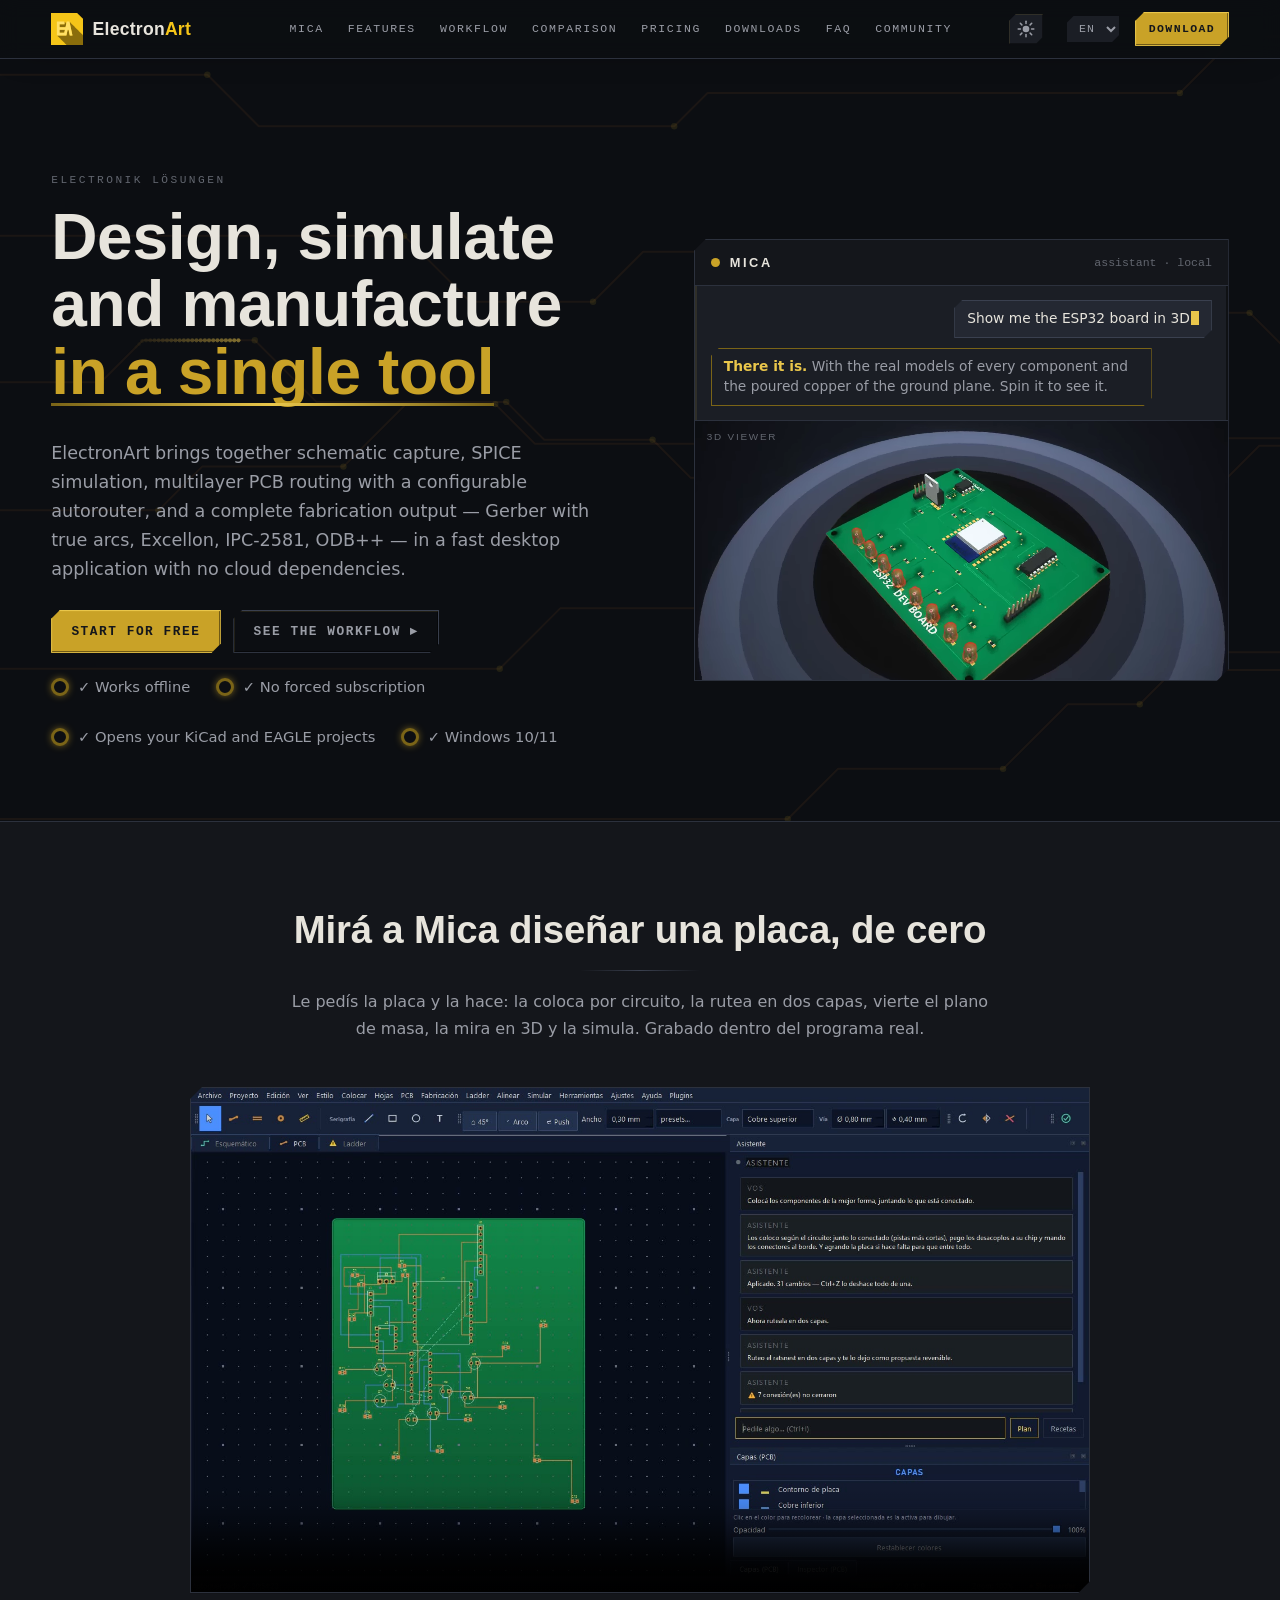
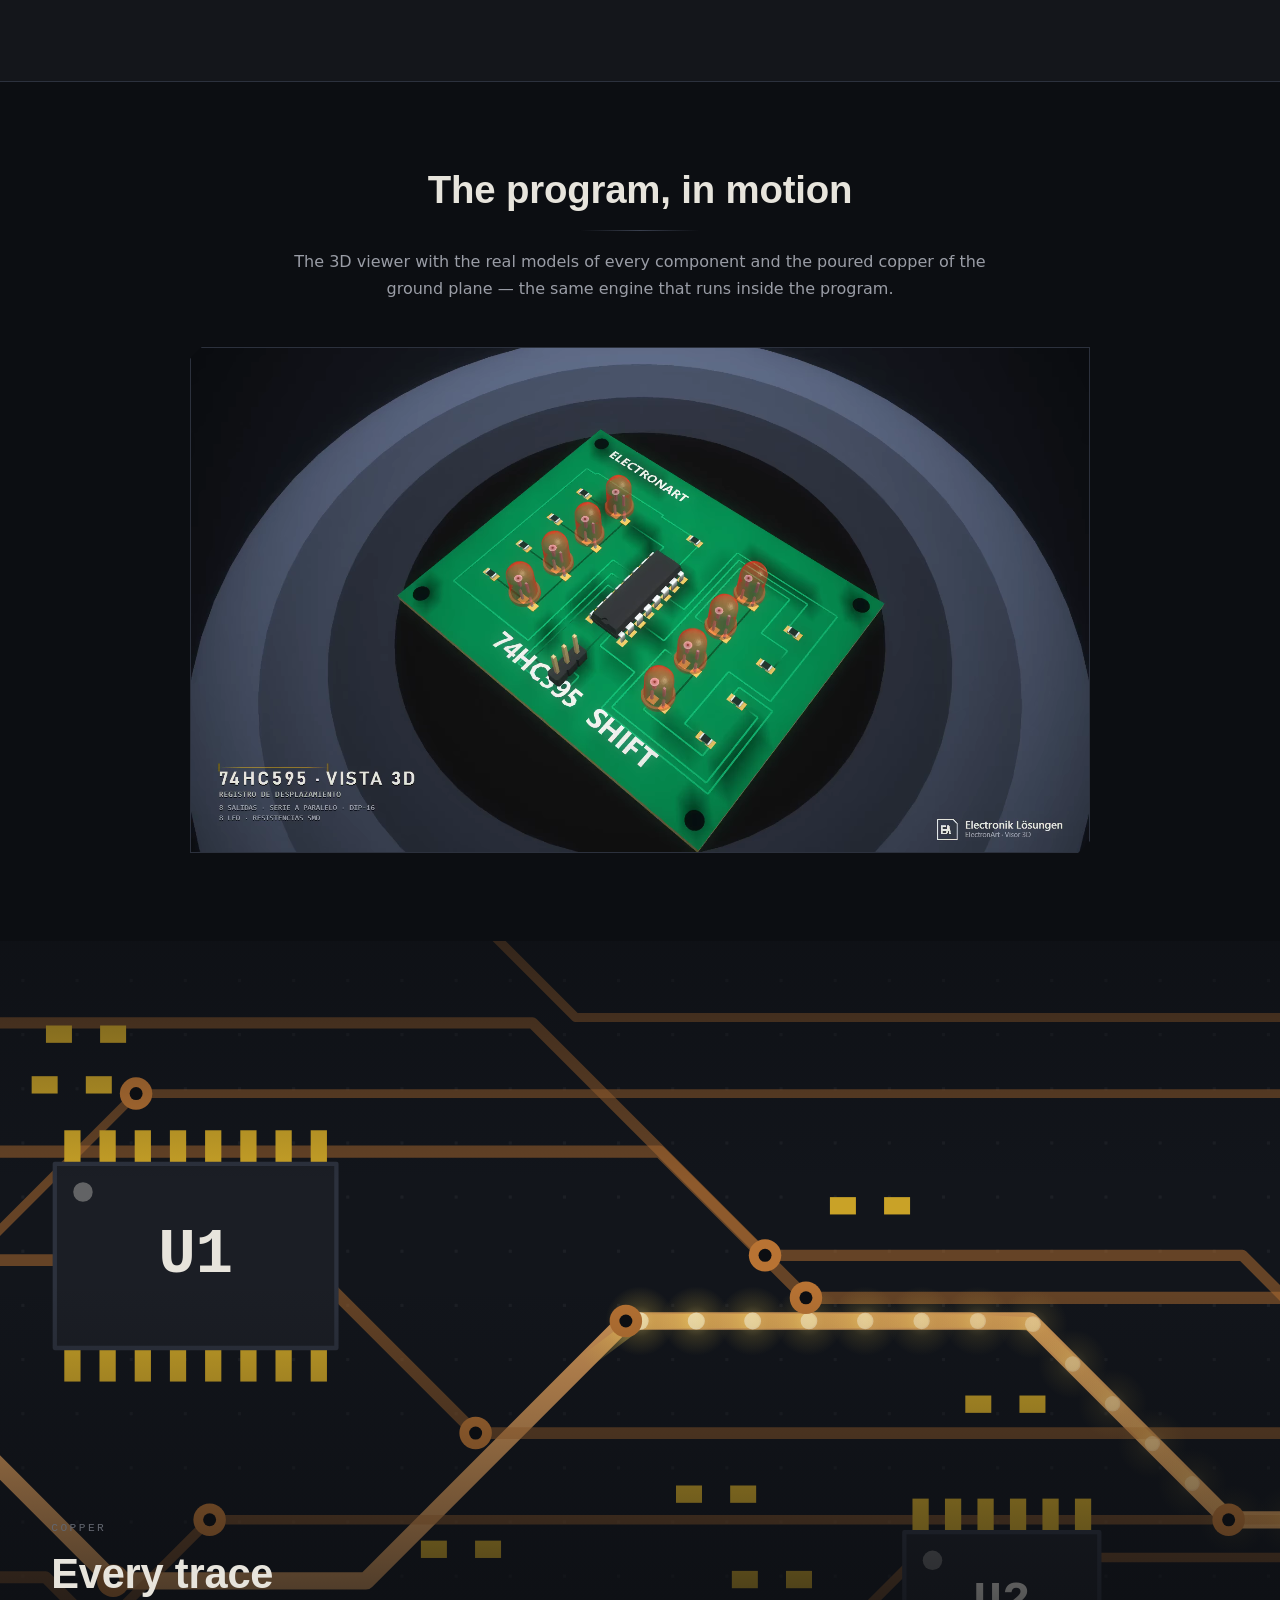
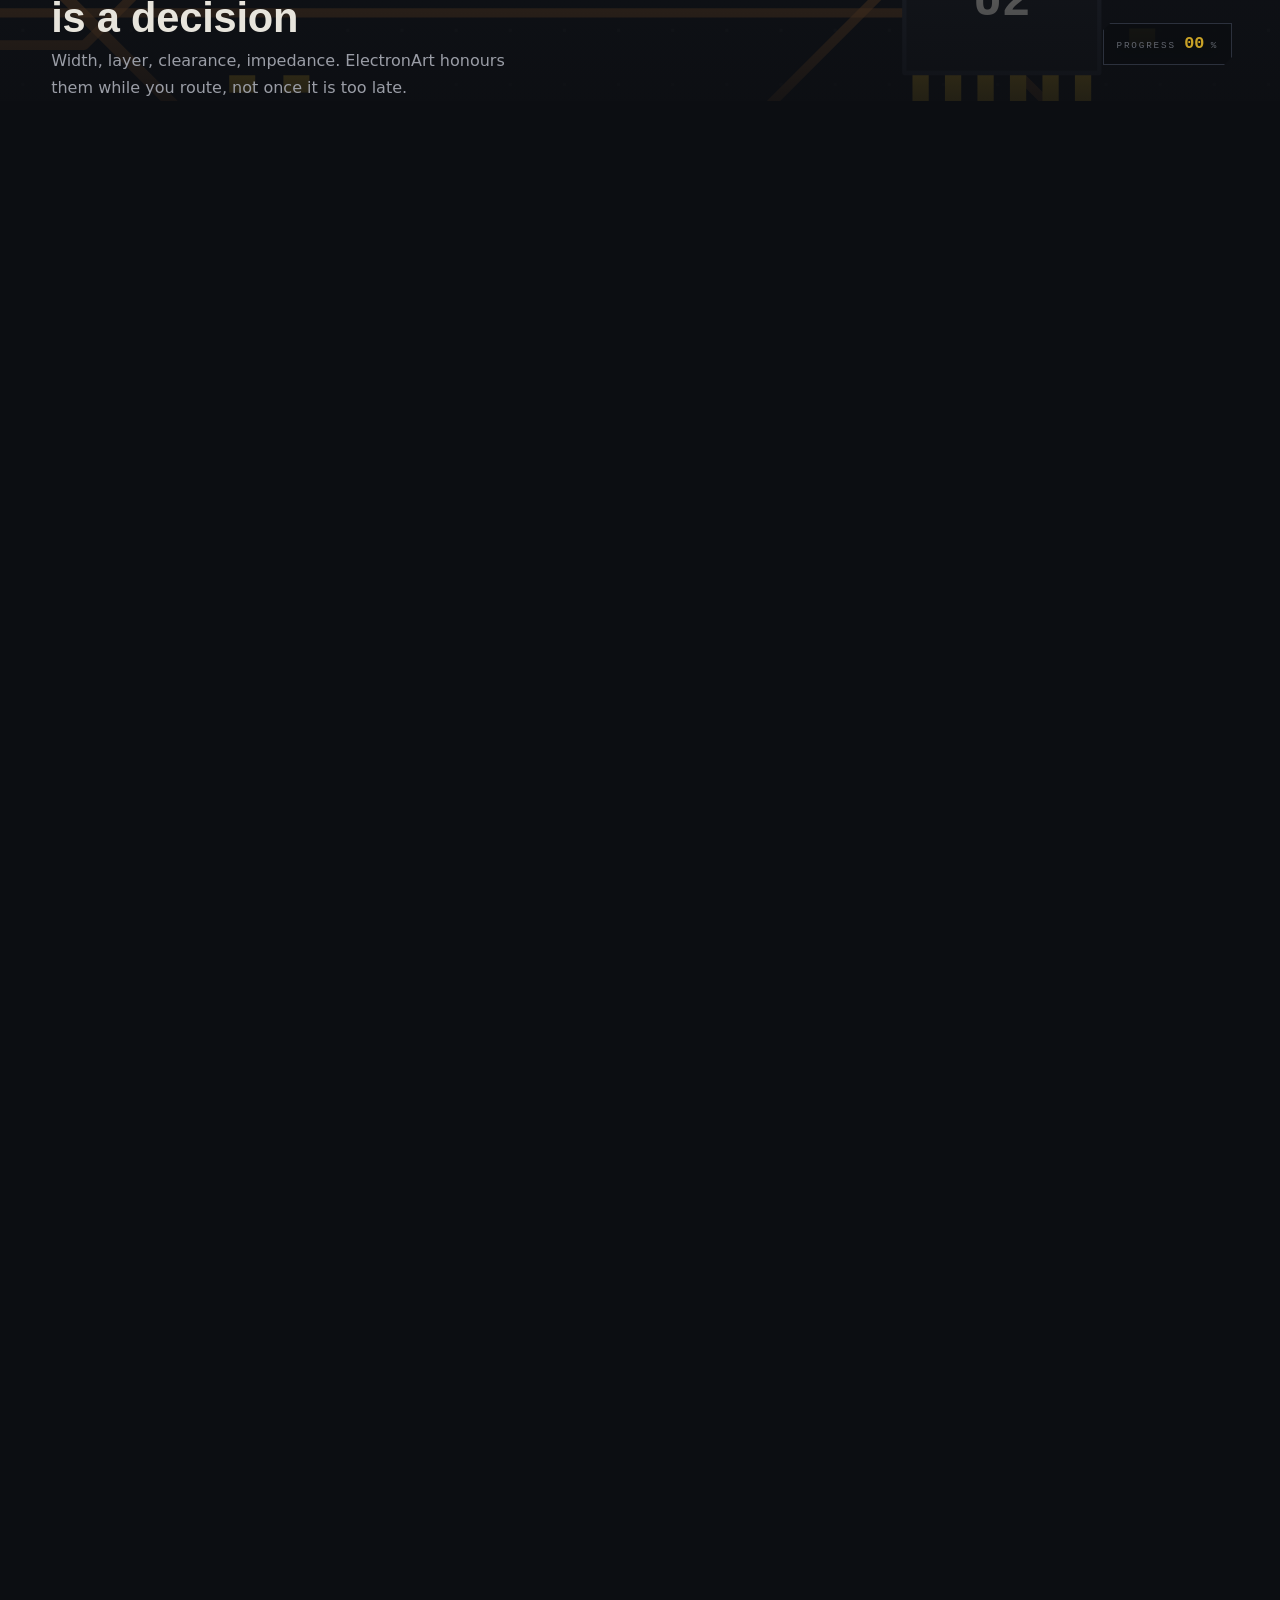
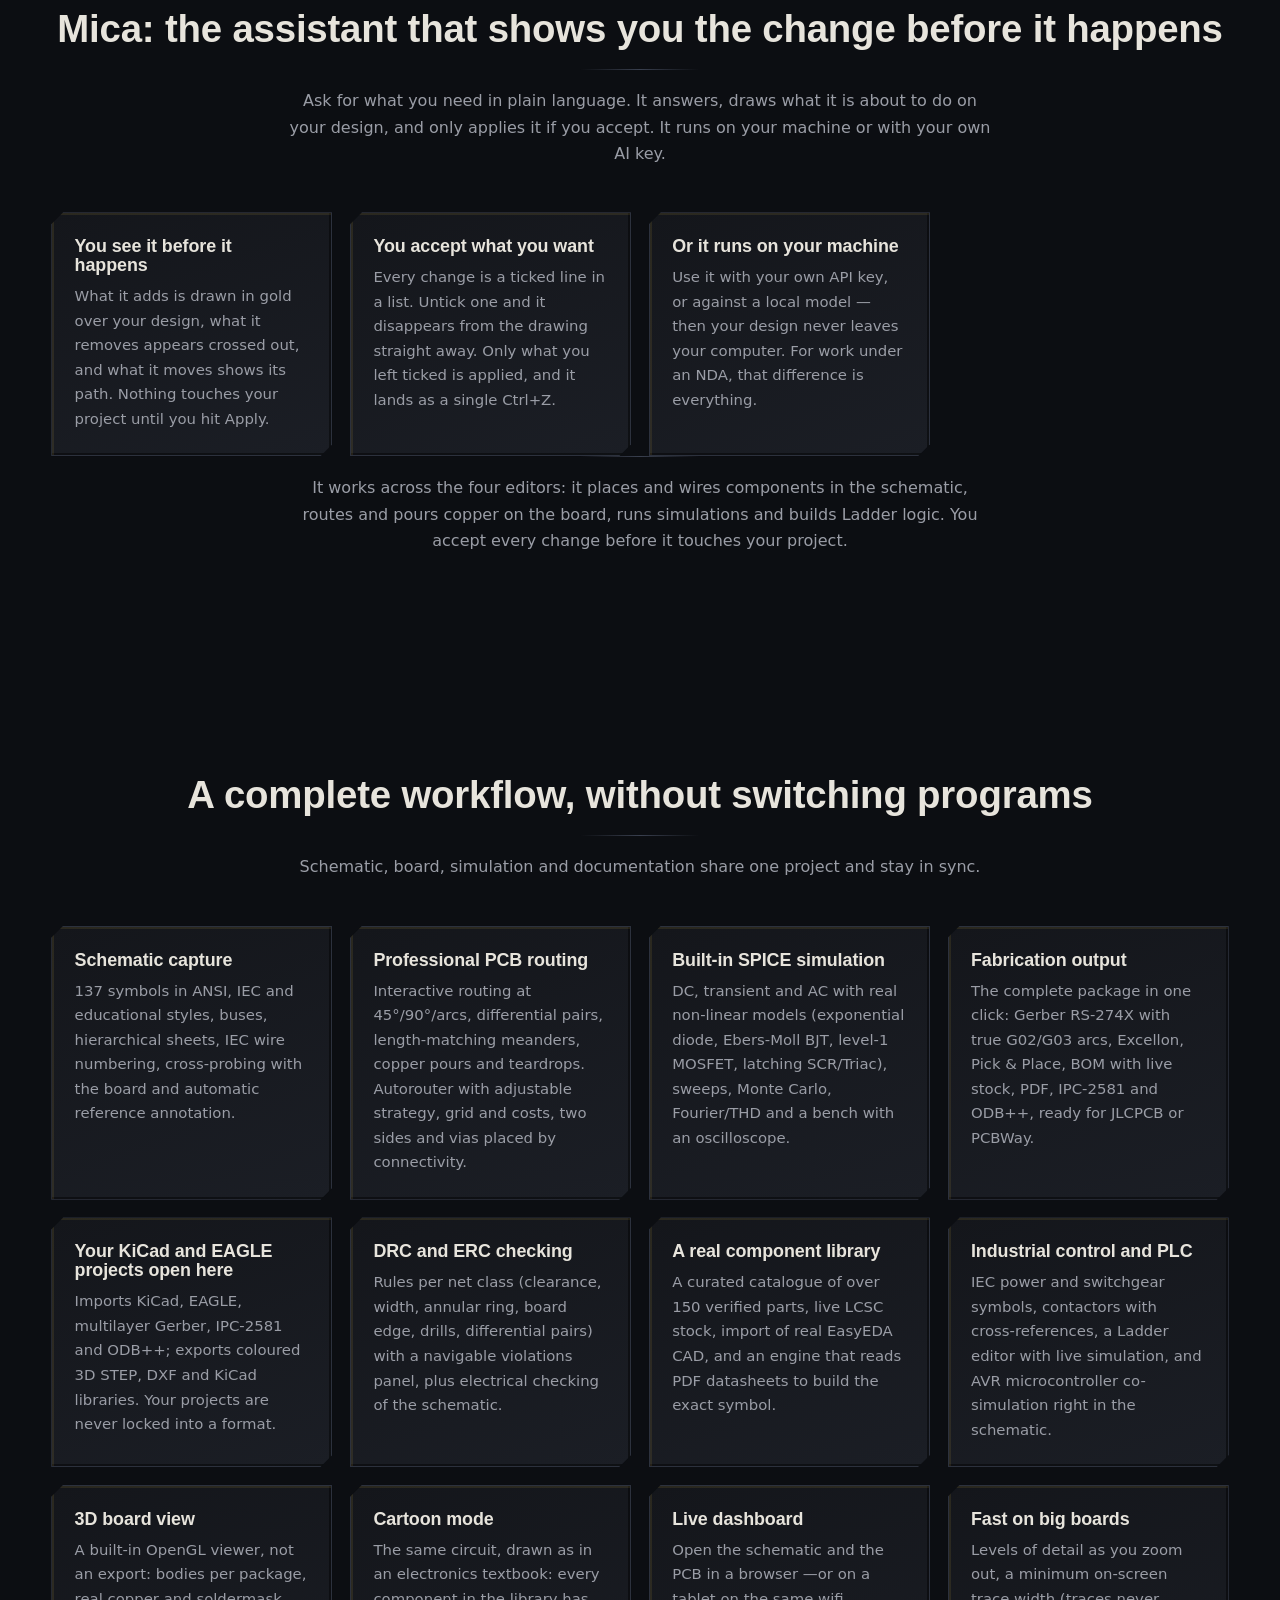
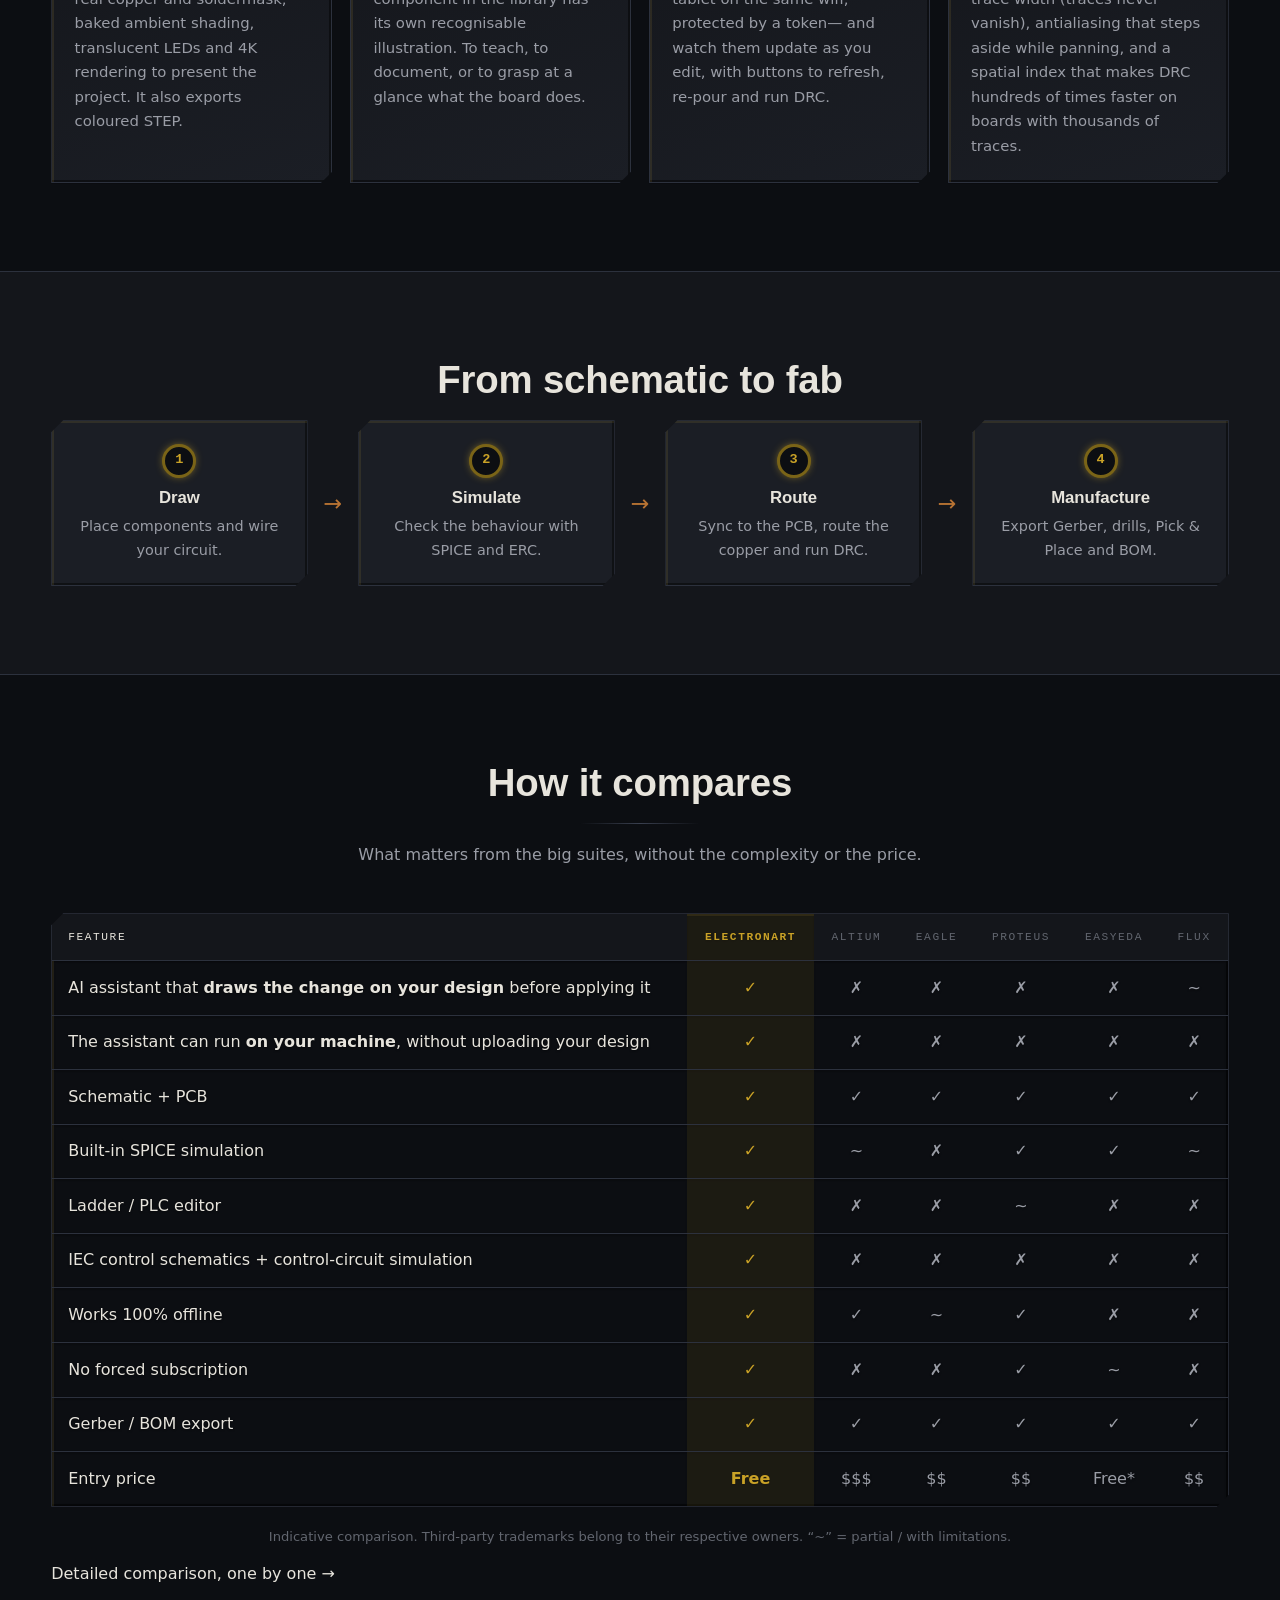
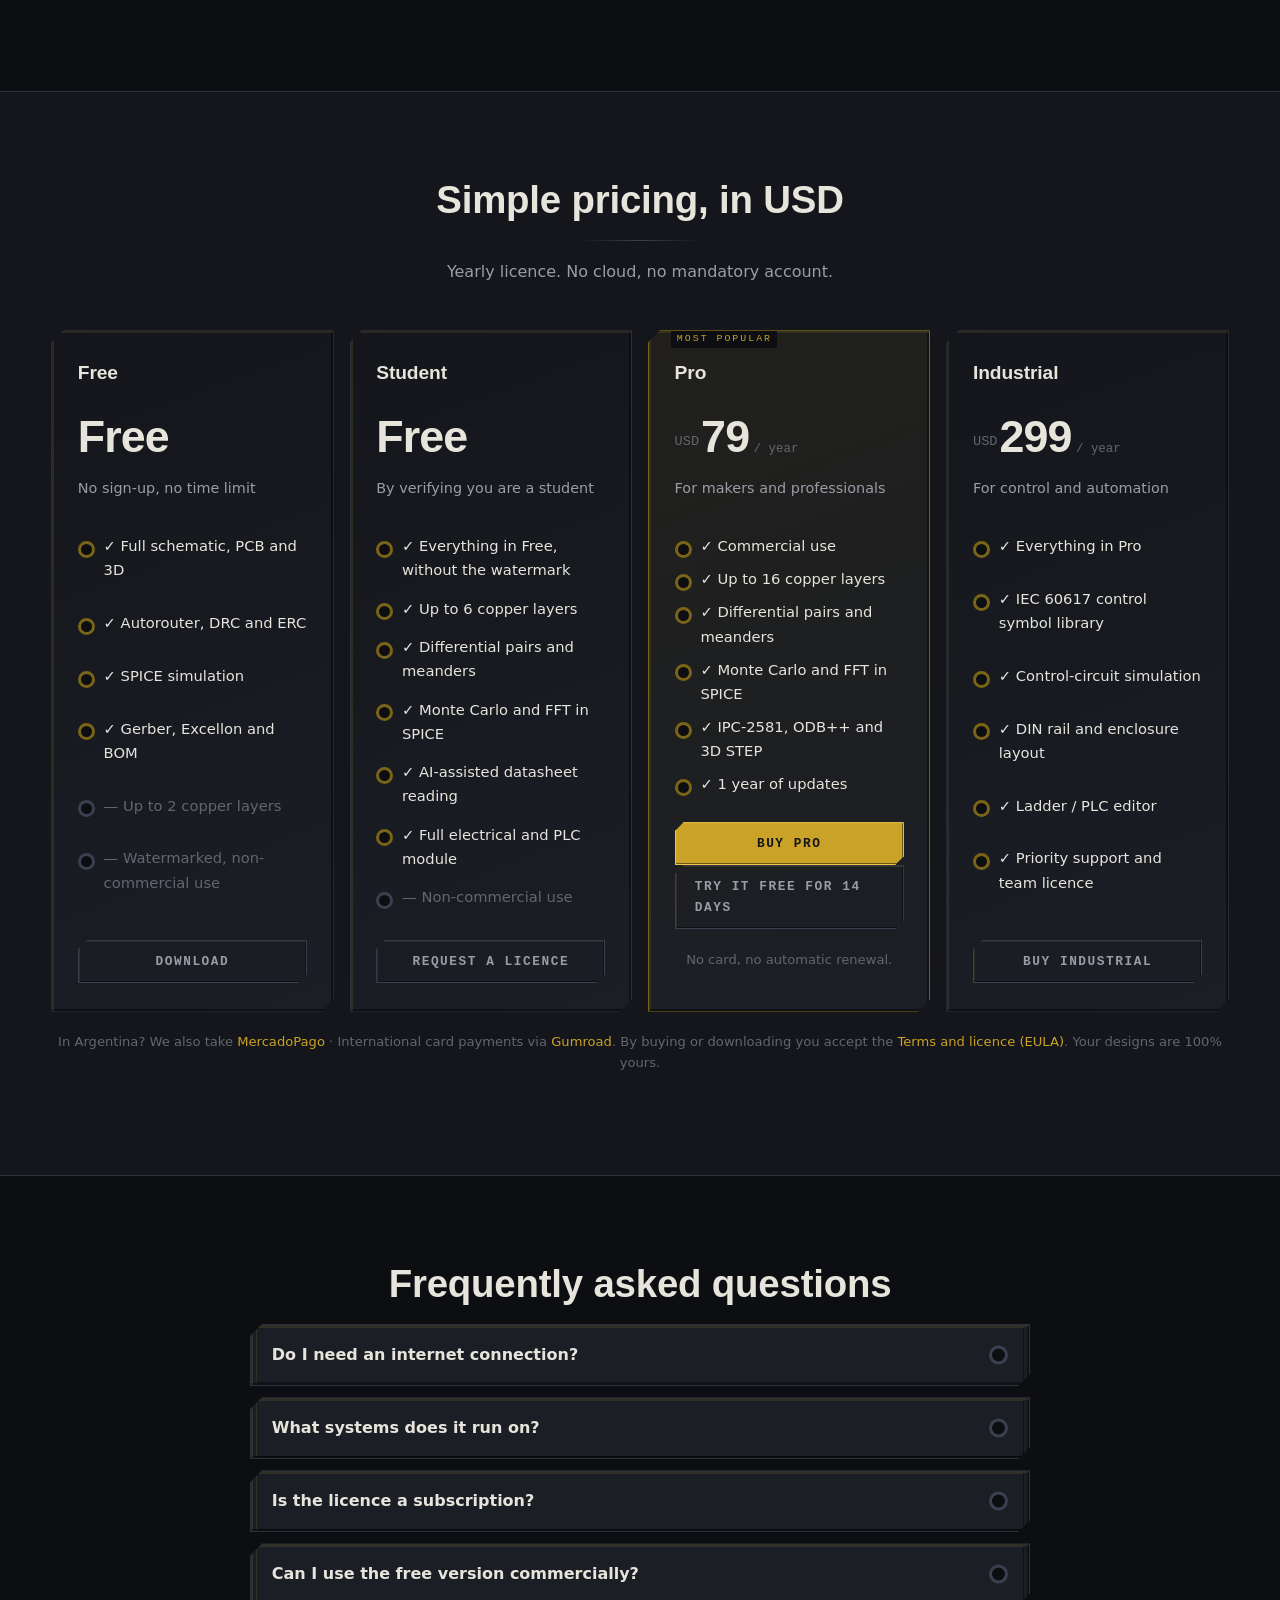
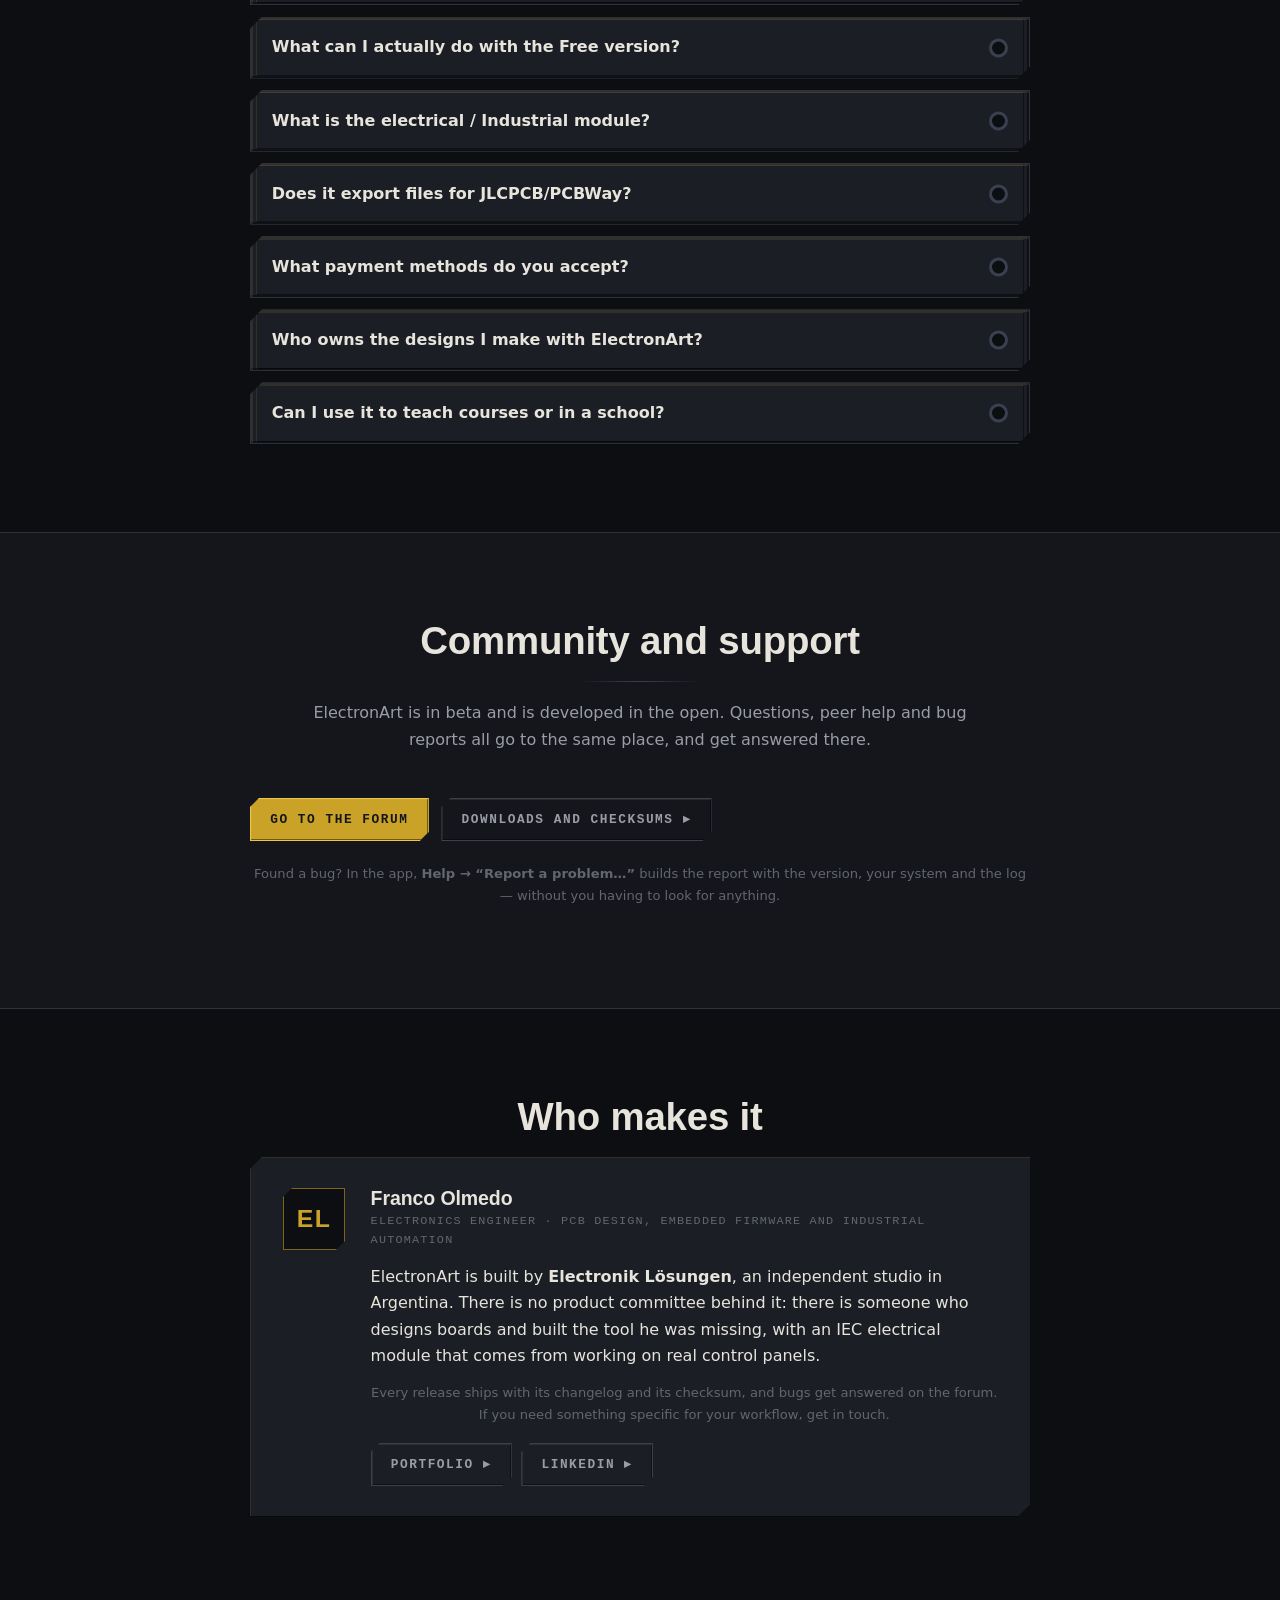
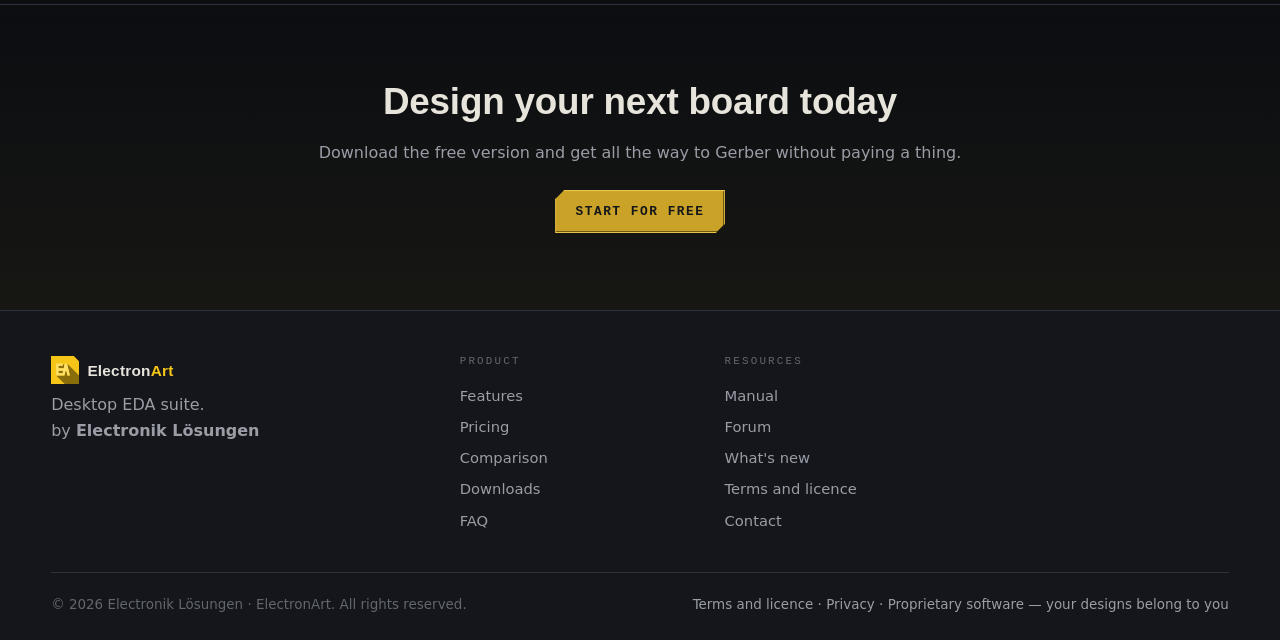
==== index.html @ 1d00ca46 "Modo claro + toggle claro/oscuro (default oscuro), estilo Mascara Agrega tema claro (blanco con amar" ====
<!DOCTYPE html>
<html lang="es">
<head>
  <meta charset="UTF-8" />
  <meta name="viewport" content="width=device-width, initial-scale=1.0" />
  <title>ElectronArt — EDA profesional: Esquemático, PCB, Simulación y PLC</title>
  <meta name="description" content="ElectronArt es una suite EDA de escritorio: diseño de esquemáticos, ruteo de PCB con DRC y Gerber, simulación SPICE, editor Ladder/PLC y exportación de fabricación. Por Electronik Lösungen." />
  <meta name="theme-color" content="#0c0e12" />
  <link rel="icon" type="image/svg+xml" href="assets/favicon.svg" />
  <!-- Lo que se ve cuando alguien comparte el link por WhatsApp, X o LinkedIn.
       Sin `og:image` el link sale como un rectángulo vacío con texto chico, y
       ese es el primer contacto de casi todo el que llega recomendado. -->
  <meta property="og:title" content="ElectronArt — Suite EDA profesional" />
  <meta property="og:description" content="Esquemático · PCB · Simulación SPICE · Ladder/PLC · Fabricación. Sin internet, sin suscripción obligatoria." />
  <meta property="og:type" content="website" />
  <meta property="og:url" content="https://electroniklosungen.com.ar/" />
  <meta property="og:site_name" content="ElectronArt" />
  <meta property="og:locale" content="es_AR" />
  <meta property="og:image" content="https://electroniklosungen.com.ar/assets/og-image.png" />
  <meta property="og:image:width" content="1200" />
  <meta property="og:image:height" content="630" />
  <meta property="og:image:alt" content="ElectronArt 9.0 — esquemático, SPICE, PCB y 3D en un solo programa" />
  <meta name="twitter:card" content="summary_large_image" />
  <meta name="twitter:title" content="ElectronArt — Suite EDA profesional" />
  <meta name="twitter:description" content="Esquemático · PCB · SPICE · Ladder/PLC. Funciona sin internet." />
  <meta name="twitter:image" content="https://electroniklosungen.com.ar/assets/og-image.png" />
  <link rel="canonical" href="https://electroniklosungen.com.ar/" />
  <link rel="stylesheet" href="styles.css" />

  <!-- Datos estructurados: sin esto Google ve una página cualquiera. Con esto
       sabe que es un software de escritorio, para qué sirve y cuánto sale, y
       puede mostrar el precio en el resultado de búsqueda. Los números salen
       de `backend/seed.py`; si cambia un precio, cambia acá. -->
  <script type="application/ld+json">
  {
    "@context": "https://schema.org",
    "@type": "SoftwareApplication",
    "name": "ElectronArt",
    "applicationCategory": "DesignApplication",
    "applicationSubCategory": "EDA / PCB design",
    "operatingSystem": "Windows 10, Windows 11",
    "softwareVersion": "9.1",
    "inLanguage": ["es", "en", "pt"],
    "url": "https://electroniklosungen.com.ar/",
    "downloadUrl": "https://electroniklosungen.com.ar/descargas.html",
    "image": "https://electroniklosungen.com.ar/assets/og-image.png",
    "description": "Suite EDA de escritorio: captura de esquemáticos, simulación SPICE, ruteo de PCB multicapa con DRC y Gerber, visor 3D y editor Ladder/PLC. Funciona sin conexión.",
    "featureList": [
      "Captura de esquemáticos ANSI e IEC",
      "Simulación SPICE con Monte Carlo y FFT",
      "PCB de hasta 16 capas con impedancia controlada",
      "Gerber, Excellon, IPC-2581, ODB++ y STEP 3D",
      "Módulo eléctrico IEC 60617 y editor Ladder/PLC",
      "Asistente de IA que previsualiza los cambios sobre la placa"
    ],
    "publisher": {
      "@type": "Organization",
      "name": "Electronik Lösungen",
      "url": "https://electroniklosungen.com.ar/"
    },
    "offers": [
      {"@type": "Offer", "name": "Gratuita", "price": "0",
       "priceCurrency": "USD", "category": "free"},
      {"@type": "Offer", "name": "Student", "price": "0",
       "priceCurrency": "USD", "category": "free"},
      {"@type": "Offer", "name": "Pro", "price": "79",
       "priceCurrency": "USD",
       "url": "https://francomatic.gumroad.com/l/electronart-pro"},
      {"@type": "Offer", "name": "Industrial", "price": "299",
       "priceCurrency": "USD",
       "url": "https://francomatic.gumroad.com/l/electronart-industrial"}
    ]
  }
  </script>
  <!-- FAQ estructurada (generada por scripts/gen_faq_schema.py) -->
  <script type="application/ld+json">
  {
    "@context": "https://schema.org",
    "@type": "FAQPage",
    "mainEntity": [
      {
        "@type": "Question",
        "name": "¿Necesito conexión a internet?",
        "acceptedAnswer": {
          "@type": "Answer",
          "text": "No. Todo lo que hace al diseño —esquemático, simulación, ruteo, DRC, vista 3D y salida de fabricación— corre entero en tu máquina, sin cuenta ni nube. La lectura de datasheets en PDF también es local: reconstruye la tabla de pines por la geometría del documento. Internet hace falta sólo si usás lo que es online por naturaleza: stock LCSC en vivo, importar el CAD de EasyEDA o conectar tu propia clave de IA como último recurso para un datasheet difícil."
        }
      },
      {
        "@type": "Question",
        "name": "¿En qué sistemas corre?",
        "acceptedAnswer": {
          "@type": "Answer",
          "text": "El programa corre en Windows, Linux y macOS: está hecho con Python y PySide6 (Qt6), y no depende de nada propio de un sistema. Hoy publicamos el instalador de Windows 10 y 11; en Linux y macOS se ejecuta desde el código, y el paquete compilado para esos dos está en camino."
        }
      },
      {
        "@type": "Question",
        "name": "¿La licencia es por suscripción?",
        "acceptedAnswer": {
          "@type": "Answer",
          "text": "Pro e Industrial son anuales: se renuevan cada 12 meses y podés cancelarlas cuando quieras. Lo que no es por suscripción es el programa: funciona sin conexión y tus archivos son tuyos, en tu disco, en un formato abierto. Gratuita y Estudiante no vencen."
        }
      },
      {
        "@type": "Question",
        "name": "¿Puedo usar la versión gratuita comercialmente?",
        "acceptedAnswer": {
          "@type": "Answer",
          "text": "No. La Gratuita y la de Estudiante son para uso personal y educativo. Para trabajo comercial necesitás Pro o Industrial."
        }
      },
      {
        "@type": "Question",
        "name": "¿Qué puedo hacer realmente con la versión Gratuita?",
        "acceptedAnswer": {
          "@type": "Answer",
          "text": "Un diseño completo de dos caras, de punta a punta: dibujar el esquemático, simularlo en SPICE, rutear la placa a mano o con el autorouter, verificar con DRC y ERC, mirarla en 3D y exportar el Gerber, el Excellon y el BOM para mandarla a fabricar. Sale con una marca de agua y es para uso no comercial. Lo que queda para los planes pagos es lo que necesita un trabajo más exigente: más de dos capas, pares diferenciales y serpentinas de igualación, Monte Carlo y FFT, las salidas IPC-2581/ODB++/STEP que pide una fábrica grande, y el módulo eléctrico industrial."
        }
      },
      {
        "@type": "Question",
        "name": "¿Qué es el módulo eléctrico / Industrial?",
        "acceptedAnswer": {
          "@type": "Answer",
          "text": "Es la parte que no hace un EDA de electrónica: esquemas eléctricos de mando y potencia con la simbología normalizada IEC 60617 —bobinas, contactores, guardamotores, relés térmicos, disyuntores diferenciales, temporizadores, transformadores de mando y borneras—, el montaje del tablero sobre riel DIN, y la simulación del esquema: apretás el pulsador de marcha en pantalla, la bobina se energiza, el contactor engancha, el motor arranca y el térmico dispara si lo sobrecargás. Incluye el editor Ladder para la lógica del PLC. Está en Industrial, y también en Estudiante para uso no comercial: quien está aprendiendo electrotécnica lo necesita entero."
        }
      },
      {
        "@type": "Question",
        "name": "¿Exporta archivos para fabricar en JLCPCB/PCBWay?",
        "acceptedAnswer": {
          "@type": "Answer",
          "text": "Sí. Exporta Gerber RS-274X, taladros Excellon, Pick&Place y BOM, compatibles con las fábricas más comunes."
        }
      },
      {
        "@type": "Question",
        "name": "¿Qué métodos de pago aceptan?",
        "acceptedAnswer": {
          "@type": "Answer",
          "text": "Tarjeta internacional vía Gumroad/Stripe y MercadoPago para Argentina y Latinoamérica."
        }
      },
      {
        "@type": "Question",
        "name": "¿De quién son los diseños que hago con ElectronArt?",
        "acceptedAnswer": {
          "@type": "Answer",
          "text": "Suyos, al 100 %. Los esquemáticos, PCBs, Gerbers y productos que diseñe le pertenecen por completo y puede comercializarlos sin regalías ni atribución, con cualquier edición. El detalle está en los Términos y licencia."
        }
      },
      {
        "@type": "Question",
        "name": "¿Puedo usarlo para dictar cursos o en una escuela?",
        "acceptedAnswer": {
          "@type": "Answer",
          "text": "Las instituciones educativas pueden usar la edición Student en aulas y laboratorios sin cargo. Para cursos pagos que se apoyan en el software corresponde una licencia por docente: Pro si el curso es de diseño electrónico y de PCB, e Industrial si se apoya en el módulo eléctrico/PLC, que Pro no incluye."
        }
      }
    ]
  }
  </script>
  <!-- /FAQ estructurada -->
  <!-- Tema claro/oscuro: se aplica ANTES de pintar (sin flash). Default = oscuro
       (la máscara negra es la identidad); el usuario puede pasar a claro y queda
       guardado. El toggle se cablea al cargar. -->
  <script>
    (function () {
      try {
        if (localStorage.getItem("ea-tema") === "light")
          document.documentElement.setAttribute("data-theme", "light");
      } catch (e) {}
      document.addEventListener("DOMContentLoaded", function () {
        var b = document.getElementById("temaToggle");
        if (!b) return;
        b.addEventListener("click", function () {
          var claro = document.documentElement.getAttribute("data-theme") === "light";
          if (claro) {
            document.documentElement.removeAttribute("data-theme");
            try { localStorage.setItem("ea-tema", "dark"); } catch (e) {}
          } else {
            document.documentElement.setAttribute("data-theme", "light");
            try { localStorage.setItem("ea-tema", "light"); } catch (e) {}
          }
          window.dispatchEvent(new Event("ea-tema"));
        });
      });
    })();
  </script>
</head>
<body>
  <!-- ───────────────── Header ───────────────── -->
  <header class="site-header" id="top">
    <div class="container nav">
      <a class="brand" href="#top">
        <img src="assets/logo.svg" alt="ElectronArt" height="32" />
      </a>
      <nav class="nav-links" aria-label="Principal">
        <a href="#asistente">Mica</a>
        <a href="#caracteristicas">Características</a>
        <a href="#flujo">Flujo</a>
        <a href="#comparacion">Comparación</a>
        <a href="#precios">Precios</a>
        <a href="descargas.html">Descargas</a>
        <a href="#faq">FAQ</a>
        <a href="#comunidad">Comunidad</a>
      </nav>
      <!-- El programa está en tres idiomas desde la v8.30 y la web estaba sólo
           en español: quien lo abre en inglés y viene a comprar, no entiende la
           página. El selector va acá, al lado del botón de descarga, porque es
           donde alguien que no entiende nada lo busca primero. -->
      <button id="temaToggle" class="tema-toggle" type="button"
              aria-label="Cambiar tema claro/oscuro" title="Tema claro / oscuro">
        <svg class="ico-sol" viewBox="0 0 24 24" width="18" height="18" aria-hidden="true">
          <circle cx="12" cy="12" r="4.4" fill="currentColor"/>
          <g stroke="currentColor" stroke-width="2" stroke-linecap="round">
            <line x1="12" y1="1.6" x2="12" y2="4.6"/><line x1="12" y1="19.4" x2="12" y2="22.4"/>
            <line x1="1.6" y1="12" x2="4.6" y2="12"/><line x1="19.4" y1="12" x2="22.4" y2="12"/>
            <line x1="4.4" y1="4.4" x2="6.5" y2="6.5"/><line x1="17.5" y1="17.5" x2="19.6" y2="19.6"/>
            <line x1="4.4" y1="19.6" x2="6.5" y2="17.5"/><line x1="17.5" y1="6.5" x2="19.6" y2="4.4"/>
          </g>
        </svg>
        <svg class="ico-luna" viewBox="0 0 24 24" width="18" height="18" aria-hidden="true">
          <path d="M21 12.8A9 9 0 1 1 11.2 3a7 7 0 0 0 9.8 9.8z" fill="currentColor"/>
        </svg>
      </button>
      <select id="selIdioma" class="sel-idioma" aria-label="Idioma">
        <option value="es">ES</option>
        <option value="en">EN</option>
        <option value="pt">PT</option>
      </select>
      <a class="btn btn-primary btn-sm" href="#precios">Descargar</a>
      <button class="nav-toggle" id="navToggle" aria-label="Menú" aria-expanded="false">☰</button>
    </div>
  </header>

  <!-- ───────────────── Hero ───────────────── -->
  <section class="hero">
    <div class="container hero-grid">
      <div class="hero-copy">
        <p class="eyebrow">Electronik Lösungen</p>
        <h1>Diseñe, simule y fabrique <span class="grad">en una sola herramienta</span></h1>
        <p class="lead">
          ElectronArt integra captura de esquemáticos, simulación SPICE,
          ruteo de PCB multicapa con autorouter configurable y salida de fabricación
          completa — Gerber con arcos reales, Excellon, IPC-2581, ODB++ —
          en una aplicación de escritorio rápida y sin dependencias de la nube.
        </p>
        <div class="hero-cta">
          <a class="btn btn-primary" href="#precios">Empezar gratis</a>
          <a class="btn btn-ghost" href="#flujo">Ver el flujo ▸</a>
        </div>
        <!-- El tercer punto contesta el freno más grande para migrar de
             herramienta: «tengo cuarenta proyectos en KiCad, ¿los pierdo?».
             La respuesta ya existía en el código y en la página, pero estaba
             enterrada a media altura bajo el título «Interoperabilidad», que
             es una palabra que nadie busca ni siente. Acá llega en los
             primeros segundos, que es cuando se decide seguir leyendo. -->
        <ul class="trust">
          <li>✓ Funciona sin internet</li>
          <li>✓ Sin suscripción obligatoria</li>
          <li>✓ Abre tus proyectos de KiCad y EAGLE</li>
          <li>✓ Windows 10/11</li>
        </ul>
      </div>

      <!-- Mica en acción: el asistente muestra la placa en el visor 3D REAL del
           programa —modelos reales, cobre vertido—, no una captura ni un dibujo.
           Es el diferenciador del producto —la IA de diseño local sobre el motor
           3D de verdad— apareciendo en los primeros segundos. -->
      <div class="hero-mock">
        <div class="mica-panel" aria-label="Mica, el asistente de diseño, muestra una placa ESP32 en el visor 3D con modelos reales">
          <div class="mica-cab"><span class="mica-led"></span><b>Mica</b><span class="mica-s">asistente · local</span></div>
          <div class="mica-chat">
            <div class="mica-burb yo">Mostrame la placa del ESP32 en 3D<span class="mica-cur"></span></div>
            <div class="mica-burb m"><b>Ahí está.</b> Con los modelos reales de cada componente y el cobre vertido del plano de masa. Giralá para verla.</div>
          </div>
          <div class="mica-lienzo mica-lienzo-3d">
            <span class="mica-rl">Visor 3D</span>
            <span class="mica-chip">Mica ▸ modelos reales</span>
            <video class="mica-video" muted playsinline loop autoplay preload="metadata"
                   poster="assets/video/poster-3d.png"
                   aria-label="Placa de desarrollo ESP32 en el visor 3D, con modelos reales y cobre vertido.">
              <source src="assets/video/esp32-3d-hero.webm" type="video/webm" />
              <source src="assets/video/esp32-3d-hero.mp4" type="video/mp4" />
            </video>
          </div>
        </div>
      </div>
    </div>
  </section>

  <!-- ───────────────── Lanzamiento: Mica diseña una placa ───────────────── -->
  <!-- El video de lanzamiento: la intro de marca, el visor 3D real y el
       programa de verdad con Mica diseñando una placa de cero. Lleva controles
       para que se pueda mirar entero; autoplay silencioso al entrar en pantalla. -->
  <section class="section video-seccion alt" aria-label="Mira a Mica diseñar una placa de cero">
    <div class="container">
      <h2 class="section-title">Mirá a Mica diseñar una placa, de cero</h2>
      <p class="section-sub">Le pedís la placa y la hace: la coloca por circuito, la rutea en dos capas, vierte el plano de masa, la mira en 3D y la simula. Grabado dentro del programa real.</p>
      <div class="video-caja">
        <video id="ea-lanzamiento" poster="assets/video/lanzamiento-poster.jpg"
               controls muted playsinline loop preload="metadata"
               aria-label="Video de lanzamiento de ElectronArt: intro de marca, visor 3D real y el asistente Mica diseñando una placa de cero dentro del programa.">
          <source src="assets/video/lanzamiento.mp4" type="video/mp4" />
          Tu navegador no puede reproducir este video.
        </video>
      </div>
    </div>
    <script>
      // Autoplay silencioso sólo con la sección en pantalla (se pausa al salir).
      // Con movimiento reducido no arranca solo: quedan los controles.
      (function () {
        "use strict";
        var v = document.getElementById("ea-lanzamiento");
        if (!v) return;
        var quieto = window.matchMedia("(prefers-reduced-motion: reduce)").matches;
        if (quieto || !("IntersectionObserver" in window)) return;
        var obs = new IntersectionObserver(function (es) {
          es.forEach(function (e) {
            if (e.isIntersecting) { v.play().catch(function () {}); }
            else { v.pause(); }
          });
        }, { threshold: 0.35 });
        obs.observe(v);
      })();
    </script>
  </section>

  <!-- ───────────────── El programa en movimiento ───────────────── -->
  <!-- Clips reales de la v9.0, no mockups: el esquemático, la simulación
       SPICE y la placa con paneos y zooms suaves. El autoplay sólo arranca
       al entrar en pantalla y se pausa al salir; con movimiento reducido
       queda el póster y el visitante usa los controles. -->
  <section class="section video-seccion" aria-label="El programa, en movimiento">
    <div class="container">
      <h2 class="section-title">El programa, en movimiento</h2>
      <p class="section-sub">El visor 3D con los modelos reales de cada componente y el cobre vertido del plano de masa — el mismo motor que corre dentro del programa.</p>
      <div class="video-caja">
        <!-- Acá el WebM va PRIMERO porque para este clip es el más liviano
             (0,76 MB contra 2,3 del MP4), y el navegador se queda con el primer
             <source> que declara soportar. El MP4 queda de respaldo para los que
             no reproducen VP9. -->
        <video id="ea-video" poster="assets/video/poster-3d-2.png"
               muted playsinline loop preload="metadata"
               aria-label="Visor 3D real de una placa con un registro de desplazamiento 74HC595 y ocho LED, con modelos reales y cobre vertido, orbitando.">
          <source src="assets/video/esp32-3d.webm" type="video/webm" />
          <source src="assets/video/esp32-3d.mp4" type="video/mp4" />
          Tu navegador no puede reproducir este video.
        </video>
      </div>
    </div>
    <script>
      // Autoplay sólo con la sección en pantalla, y se pausa al salir: un
      // video que corre fuera de vista gasta batería en un teléfono. Con
      // movimiento reducido no arranca solo — el visitante usa los controles.
      (function () {
        "use strict";
        var video = document.getElementById("ea-video");
        if (!video) return;
        var quieto = window.matchMedia("(prefers-reduced-motion: reduce)").matches;
        if (quieto || !("IntersectionObserver" in window)) {
          video.controls = true;
          return;
        }
        var obs = new IntersectionObserver(function (es) {
          es.forEach(function (e) {
            if (e.isIntersecting) {
              video.play().catch(function () { video.controls = true; });
            } else {
              video.pause();
            }
          });
        }, { threshold: 0.25 });
        obs.observe(video);
      })();
    </script>
  </section>

  <!-- ───────────────── El viaje por la placa ───────────────── -->
  <!-- El scroll no mueve la página: mueve una cámara sobre una placa que se
       dibuja de verdad (website/viaje.js). No es un video: pesa unos KB, se ve
       nítida a cualquier zoom y no depende de que cargue nada. -->
  <section class="viaje-seccion" aria-label="Recorrido por una placa">
    <div class="viaje-pegado">
      <canvas id="viaje" aria-hidden="true"></canvas>
      <div class="viaje-velo"></div>
      <div class="container viaje-textos">
        <article data-viaje-cap class="activo">
          <p class="eyebrow">Cobre</p>
          <h2>Cada pista es una decisión</h2>
          <p>Ancho, capa, separación, impedancia. ElectronArt las respeta
          mientras ruteás, no cuando ya es tarde.</p>
        </article>
        <article data-viaje-cap>
          <p class="eyebrow">Vías</p>
          <h2>Bajás de capa sin perder la red</h2>
          <p>El autoruteo pone la vía donde hace falta y no donde no: un pad
          pasante ya cruza la placa, y ahí no va ninguna.</p>
        </article>
        <article data-viaje-cap>
          <p class="eyebrow">Componentes</p>
          <h2>Modelos de verdad, no cajitas</h2>
          <p>Más de cien encapsulados con las medidas del fabricante, y el
          modo caricatura para cuando lo que importa es entender.</p>
        </article>
        <article data-viaje-cap>
          <p class="eyebrow">Fabricación</p>
          <h2>Y termina en un archivo que la fábrica acepta</h2>
          <p>Gerber con arcos reales, taladros, Pick &amp; Place, BOM,
          IPC-2581 y ODB++. Sin sorpresas.</p>
        </article>
      </div>
      <div class="viaje-medidor">
        <span class="rot">Avance</span>
        <b id="viaje-avance">00</b>
        <span class="rot">%</span>
      </div>
    </div>
  </section>

  <!-- ───────────────── Features ───────────────── -->
  <!-- El asistente. Va ANTES de las características y no entre ellas: es lo
       que más distingue al producto y lo que primero hay que mostrar. -->
  <section id="asistente" class="section">
    <div class="container">
      <h2 class="section-title">Mica: el asistente que te muestra el cambio antes de hacerlo</h2>
      <p class="section-sub">Le pedís lo que necesitás en castellano. Te contesta, dibuja lo que va a hacer sobre tu diseño, y sólo lo aplica si vos aceptás. Corre en tu máquina o con tu propia clave de IA.</p>
      <div class="grid features">
        <article class="card">
          <h3>Lo ves antes de que pase</h3>
          <p>Lo que agrega se dibuja en oro sobre el diseño, lo que saca aparece tachado y lo que mueve muestra su recorrido. Nada toca tu proyecto hasta que apretás Aplicar.</p>
        </article>
        <article class="card">
          <h3>Aceptás lo que querés</h3>
          <p>Cada cambio va en una lista con su tilde. Destildás uno y desaparece del dibujo al instante. Se aplica sólo lo que dejaste marcado, y entra como un solo Ctrl+Z.</p>
        </article>
        <article class="card">
          <h3>O corre en tu máquina</h3>
          <p>Podés usarlo con tu propia clave, o contra un modelo local: ahí el diseño no sale de tu computadora. Para trabajo bajo acuerdo de confidencialidad, esa diferencia lo es todo.</p>
        </article>
      </div>
      <p class="section-sub">Trabaja en los cuatro editores: coloca y conecta componentes en el esquemático, rutea y vierte cobre en la placa, corre simulaciones y arma la lógica del Ladder. Vos aceptás cada cambio antes de que toque tu proyecto.</p>
    </div>
  </section>

  <section id="caracteristicas" class="section">
    <div class="container">
      <h2 class="section-title">Un flujo de trabajo completo, sin cambiar de programa</h2>
      <p class="section-sub">Esquemático, placa, simulación y documentación comparten un mismo proyecto y se mantienen sincronizados.</p>
      <div class="grid features">
        <article class="card">
          <h3>Captura de esquemáticos</h3>
          <p>137 símbolos en estilos ANSI, IEC y educativo, buses, hojas jerárquicas, numeración de conductores IEC, cross-probing con la placa y anotación automática de referencias.</p>
        </article>
        <article class="card">
          <h3>Ruteo de PCB profesional</h3>
          <p>Ruteo interactivo a 45°/90°/arcos, pares diferenciales, serpentinas de igualación, planos de cobre y teardrops. Autorouter con estrategia, grilla y costos ajustables, dos caras y vías puestas por conectividad.</p>
        </article>
        <article class="card">
          <h3>Simulación SPICE integrada</h3>
          <p>DC, transitorio y AC con modelos no lineales reales (diodo exponencial, BJT Ebers-Moll, MOSFET nivel 1, SCR/Triac con enganche), barridos, Monte Carlo, Fourier/THD y banco con osciloscopio.</p>
        </article>
        <article class="card">
          <h3>Salida de fabricación</h3>
          <p>Paquete completo en un clic: Gerber RS-274X con arcos G02/G03 reales, Excellon, Pick &amp; Place, BOM con stock en vivo, PDF, IPC-2581 y ODB++, listo para JLCPCB o PCBWay.</p>
        </article>
        <article class="card">
          <h3>Tus proyectos de KiCad y EAGLE abren acá</h3>
          <p>Importa KiCad, EAGLE, Gerber multicapa, IPC-2581 y ODB++; exporta STEP 3D con color, DXF y bibliotecas KiCad. Sus proyectos nunca quedan encerrados en un formato.</p>
        </article>
        <article class="card">
          <h3>Verificación DRC y ERC</h3>
          <p>Reglas por clase de red (clearance, ancho, anillo anular, borde, taladros, pares diferenciales) con panel de violaciones navegable, y verificación eléctrica del esquemático.</p>
        </article>
        <article class="card">
          <h3>Biblioteca de componentes real</h3>
          <p>Catálogo curado de más de 150 partes verificadas, stock LCSC en vivo, importación del CAD real de EasyEDA y un motor que interpreta datasheets en PDF para crear el símbolo exacto.</p>
        </article>
        <article class="card">
          <h3>Control industrial y PLC</h3>
          <p>Símbolos IEC de potencia y maniobra, contactores con referencias cruzadas, editor Ladder con simulación en vivo y co-simulación de microcontroladores AVR en el esquemático.</p>
        </article>
        <article class="card">
          <h3>Vista 3D de la placa</h3>
          <p>Visor OpenGL integrado, no una exportación: cuerpos por encapsulado, cobre y máscara reales, sombreado ambiental horneado, LED translúcidos y render 4K para presentar el proyecto. También exporta STEP con color.</p>
        </article>
        <article class="card">
          <h3>Modo caricatura</h3>
          <p>El mismo circuito, dibujado como en un libro de electrónica: cada componente de la biblioteca tiene su ilustración reconocible. Para enseñar, documentar o entender de un vistazo qué hace la placa.</p>
        </article>
        <article class="card">
          <h3>Tablero en vivo</h3>
          <p>Abrí el esquemático y el PCB en el browser —o en una tablet del mismo wifi, protegida con token— y vas viendo cómo se actualizan mientras editás, con botones para refrescar, repour y DRC.</p>
        </article>
        <article class="card">
          <h3>Rápido con placas grandes</h3>
          <p>Niveles de detalle al alejar, ancho mínimo de pista en pantalla (las pistas nunca desaparecen), antialias que se aparta durante el paneo e índice espacial que hace el DRC cientos de veces más rápido en placas de miles de pistas.</p>
        </article>
      </div>
    </div>
  </section>

  <!-- ───────────────── Workflow ───────────────── -->
  <section id="flujo" class="section alt">
    <div class="container">
      <h2 class="section-title">Del esquema a la fábrica</h2>
      <div class="flow">
        <div class="flow-step"><span class="num">1</span><h3>Dibujá</h3><p>Colocá componentes y cableá tu circuito.</p></div>
        <div class="flow-arrow">→</div>
        <div class="flow-step"><span class="num">2</span><h3>Simulá</h3><p>Verificá el comportamiento con SPICE y ERC.</p></div>
        <div class="flow-arrow">→</div>
        <div class="flow-step"><span class="num">3</span><h3>Ruteá</h3><p>Sincronizá a PCB, ruteá el cobre y corré el DRC.</p></div>
        <div class="flow-arrow">→</div>
        <div class="flow-step"><span class="num">4</span><h3>Fabricá</h3><p>Exportá Gerber, taladros, Pick&amp;Place y BOM.</p></div>
      </div>
    </div>
  </section>

  <!-- ───────────────── Comparison ───────────────── -->
  <section id="comparacion" class="section">
    <div class="container">
      <h2 class="section-title">Cómo se compara</h2>
      <p class="section-sub">Lo esencial de las grandes suites, sin la complejidad ni el precio.</p>
      <div class="table-wrap">
        <table class="cmp">
          <thead>
            <tr>
              <th>Función</th>
              <th class="hl">ElectronArt</th>
              <th>Altium</th>
              <th>Eagle</th>
              <th>Proteus</th>
              <th>EasyEDA</th>
              <th>Flux</th>
            </tr>
          </thead>
          <tbody>
            <tr><td>Asistente de IA que <b>dibuja el cambio sobre el diseño</b> antes de aplicarlo</td><td class="hl">✓</td><td>✗</td><td>✗</td><td>✗</td><td>✗</td><td>~</td></tr>
            <tr><td>El asistente puede correr <b>en tu máquina</b>, sin subir el diseño</td><td class="hl">✓</td><td>✗</td><td>✗</td><td>✗</td><td>✗</td><td>✗</td></tr>
            <tr><td>Esquemático + PCB</td><td class="hl">✓</td><td>✓</td><td>✓</td><td>✓</td><td>✓</td><td>✓</td></tr>
            <tr><td>Simulación SPICE integrada</td><td class="hl">✓</td><td>~</td><td>✗</td><td>✓</td><td>✓</td><td>~</td></tr>
            <tr><td>Editor Ladder / PLC</td><td class="hl">✓</td><td>✗</td><td>✗</td><td>~</td><td>✗</td><td>✗</td></tr>
            <tr><td>Esquemas eléctricos IEC + simulación de mando</td><td class="hl">✓</td><td>✗</td><td>✗</td><td>✗</td><td>✗</td><td>✗</td></tr>
            <tr><td>Funciona 100% offline</td><td class="hl">✓</td><td>✓</td><td>~</td><td>✓</td><td>✗</td><td>✗</td></tr>
            <tr><td>Sin suscripción obligatoria</td><td class="hl">✓</td><td>✗</td><td>✗</td><td>✓</td><td>~</td><td>✗</td></tr>
            <tr><td>Exportación Gerber / BOM</td><td class="hl">✓</td><td>✓</td><td>✓</td><td>✓</td><td>✓</td><td>✓</td></tr>
            <tr><td>Precio de entrada</td><td class="hl">Gratis</td><td>$$$</td><td>$$</td><td>$$</td><td>Gratis*</td><td>$$</td></tr>
          </tbody>
        </table>
      </div>
      <p class="fineprint">Comparativa orientativa. Marcas de terceros pertenecen a sus respectivos dueños. “~” = parcial / con limitaciones.</p>
      <p><a href="comparacion.html">Comparación en detalle, uno por uno →</a></p>
    </div>
  </section>

  <!-- ───────────────── Pricing ───────────────── -->
  <section id="precios" class="section alt">
    <div class="container">
      <h2 class="section-title">Precios simples, en USD</h2>
      <p class="section-sub">Licencia anual. Sin nube y sin cuenta obligatoria.</p>
      <div class="grid pricing">
        <!-- Los cuatro niveles son los de `src/licensing/license.py`. Lo que
             lista cada tarjeta sale de FEATURE_MIN_TIER, no de lo que suene
             bien.
             Rebalanceo del 4/8/2026: la Gratuita listaba «esquemático, PCB, 3D,
             autorouter, SPICE y Gerber» y se diferenciaba de Pro SOLO por la
             marca de agua — quien la leía no tenía un motivo para pagar. Ahora
             cada nivel resuelve un caso distinto y la Gratuita conserva la
             promesa real: llegar al Gerber de una placa de 2 capas sin pagar. -->
        <article class="price-card">
          <h3>Gratuita</h3>
          <p class="price"><span class="amt">Gratis</span></p>
          <p class="price-sub">Sin registro, sin límite de tiempo</p>
          <ul>
            <li>✓ Esquemático, PCB y 3D completos</li>
            <li>✓ Autorouter, DRC y ERC</li>
            <li>✓ Simulación SPICE</li>
            <li>✓ Gerber, Excellon y BOM</li>
            <li class="muted">— Hasta 2 capas de cobre</li>
            <li class="muted">— Con marca de agua, uso no comercial</li>
          </ul>
          <a class="btn btn-ghost full" href="descargas.html">Descargar</a>
        </article>

        <article class="price-card">
          <h3>Estudiante</h3>
          <p class="price"><span class="amt">Gratis</span></p>
          <p class="price-sub">Verificando que estudiás</p>
          <ul>
            <li>✓ Todo lo de Gratuita, sin marca de agua</li>
            <li>✓ Hasta 6 capas de cobre</li>
            <li>✓ Pares diferenciales y serpentinas</li>
            <li>✓ Monte Carlo y FFT en SPICE</li>
            <li>✓ Lectura de datasheets con IA</li>
            <li>✓ Módulo eléctrico y PLC completo</li>
            <li class="muted">— Uso no comercial</li>
          </ul>
          <a class="btn btn-ghost full" data-pay="student" data-link="tienda"
             href="#">Pedir licencia</a>
        </article>

        <article class="price-card featured">
          <div class="ribbon">Más elegido</div>
          <h3>Pro</h3>
          <p class="price"><span class="cur">USD</span><span class="amt">79</span><span class="per">/ año</span></p>
          <p class="price-sub">Para makers y profesionales</p>
          <ul>
            <li>✓ Uso comercial</li>
            <li>✓ Hasta 16 capas de cobre</li>
            <li>✓ Pares diferenciales y serpentinas</li>
            <li>✓ Monte Carlo y FFT en SPICE</li>
            <li>✓ IPC-2581, ODB++ y STEP 3D</li>
            <li>✓ Actualizaciones 1 año</li>
          </ul>
          <a class="btn btn-primary full" data-pay="pro" data-link="tienda"
             href="#">Comprar Pro</a>
          <!-- El salto de «gratis con marca de agua» a «pagar un año entero»
               era demasiado grande: en el medio no había forma de saber si el
               programa sirve para el trabajo de uno. La prueba no pide tarjeta,
               así que tampoco hay nada que cancelar después. -->
          <a class="btn btn-ghost full prueba-link" data-link="prueba"
             href="#">Probarlo 14 días gratis</a>
          <p class="fineprint">Sin tarjeta y sin renovación automática.</p>
        </article>

        <article class="price-card">
          <h3>Industrial</h3>
          <p class="price"><span class="cur">USD</span><span class="amt">299</span><span class="per">/ año</span></p>
          <p class="price-sub">Para control y automatización</p>
          <ul>
            <li>✓ Todo lo de Pro</li>
            <li>✓ Librería IEC 60617 de control</li>
            <li>✓ Simulación del esquema de mando</li>
            <li>✓ Montaje en riel DIN y tablero</li>
            <li>✓ Editor Ladder / PLC</li>
            <li>✓ Soporte prioritario y licencia de equipo</li>
          </ul>
          <a class="btn btn-ghost full" data-pay="industrial" data-link="tienda"
             href="#">Comprar Industrial</a>
        </article>
      </div>
      <p class="fineprint">¿En Argentina? También aceptamos <a href="#" data-pay="mercadopago" data-link="tienda">MercadoPago</a> · Pagos con tarjeta internacional vía <a href="#" data-pay="gumroad" data-link="tienda">Gumroad</a>.
      Al comprar o descargar aceptás los <a href="terminos.html">Términos y licencia (EULA)</a>. Tus diseños son 100&nbsp;% tuyos.</p>
    </div>
  </section>

  <!-- ───────────────── FAQ ───────────────── -->
  <section id="faq" class="section">
    <div class="container narrow">
      <h2 class="section-title">Preguntas frecuentes</h2>
      <div class="faq">
        <details>
          <summary>¿Necesito conexión a internet?</summary>
          <p>No. Todo lo que hace al diseño —esquemático, simulación, ruteo, DRC, vista 3D y salida de fabricación— corre entero en tu máquina, sin cuenta ni nube. La lectura de datasheets en PDF también es local: reconstruye la tabla de pines por la geometría del documento. Internet hace falta sólo si usás lo que es online por naturaleza: stock LCSC en vivo, importar el CAD de EasyEDA o conectar tu propia clave de IA como último recurso para un datasheet difícil.</p>
        </details>
        <details>
          <summary>¿En qué sistemas corre?</summary>
          <p>El programa corre en <b>Windows, Linux y macOS</b>: está hecho con Python y PySide6 (Qt6), y no depende de nada propio de un sistema. Hoy publicamos el <b>instalador de Windows 10 y 11</b>; en Linux y macOS se ejecuta desde el código, y el paquete compilado para esos dos está en camino.</p>
        </details>
        <details>
          <summary>¿La licencia es por suscripción?</summary>
          <p>Pro e Industrial son anuales: se renuevan cada 12 meses y podés cancelarlas cuando quieras. Lo que <b>no</b> es por suscripción es el programa: funciona sin conexión y tus archivos son tuyos, en tu disco, en un formato abierto. Gratuita y Estudiante no vencen.</p>
        </details>
        <details>
          <summary>¿Puedo usar la versión gratuita comercialmente?</summary>
          <p>No. La Gratuita y la de Estudiante son para uso personal y educativo. Para trabajo comercial necesitás Pro o Industrial.</p>
        </details>
        <details>
          <summary>¿Qué puedo hacer realmente con la versión Gratuita?</summary>
          <p>Un diseño completo de dos caras, de punta a punta: dibujar el esquemático, simularlo en SPICE, rutear la placa a mano o con el autorouter, verificar con DRC y ERC, mirarla en 3D y exportar el Gerber, el Excellon y el BOM para mandarla a fabricar. Sale con una marca de agua y es para uso no comercial. Lo que queda para los planes pagos es lo que necesita un trabajo más exigente: más de dos capas, pares diferenciales y serpentinas de igualación, Monte Carlo y FFT, las salidas IPC-2581/ODB++/STEP que pide una fábrica grande, y el módulo eléctrico industrial.</p>
        </details>
        <details>
          <summary>¿Qué es el módulo eléctrico / Industrial?</summary>
          <p>Es la parte que no hace un EDA de electrónica: esquemas eléctricos de mando y potencia con la simbología normalizada IEC 60617 —bobinas, contactores, guardamotores, relés térmicos, disyuntores diferenciales, temporizadores, transformadores de mando y borneras—, el montaje del tablero sobre riel DIN, y la <strong>simulación del esquema</strong>: apretás el pulsador de marcha en pantalla, la bobina se energiza, el contactor engancha, el motor arranca y el térmico dispara si lo sobrecargás. Incluye el editor Ladder para la lógica del PLC. Está en Industrial, y también en Estudiante para uso no comercial: quien está aprendiendo electrotécnica lo necesita entero.</p>
        </details>
        <details>
          <summary>¿Exporta archivos para fabricar en JLCPCB/PCBWay?</summary>
          <p>Sí. Exporta Gerber RS-274X, taladros Excellon, Pick&amp;Place y BOM, compatibles con las fábricas más comunes.</p>
        </details>
        <details>
          <summary>¿Qué métodos de pago aceptan?</summary>
          <p>Tarjeta internacional vía Gumroad/Stripe y MercadoPago para Argentina y Latinoamérica.</p>
        </details>
        <details>
          <summary>¿De quién son los diseños que hago con ElectronArt?</summary>
          <p>Suyos, al 100&nbsp;%. Los esquemáticos, PCBs, Gerbers y productos que diseñe le pertenecen
          por completo y puede comercializarlos sin regalías ni atribución, con cualquier edición.
          El detalle está en los <a href="terminos.html">Términos y licencia</a>.</p>
        </details>
        <details>
          <summary>¿Puedo usarlo para dictar cursos o en una escuela?</summary>
          <p>Las instituciones educativas pueden usar la edición Student en aulas y laboratorios sin
          cargo. Para cursos pagos que se apoyan en el software corresponde una licencia por docente:
          Pro si el curso es de diseño electrónico y de PCB, e Industrial si se apoya en el módulo
          eléctrico/PLC, que Pro no incluye.</p>
        </details>
      </div>
    </div>
  </section>

  <!-- ───────────────── Comunidad ───────────────── -->
  <section id="comunidad" class="section alt">
    <div class="container narrow">
      <h2 class="section-title">Comunidad y soporte</h2>
      <p class="section-sub">ElectronArt está en beta y se desarrolla a la vista. Preguntas, ayuda entre usuarios y errores van al mismo lugar, y se responden ahí.</p>
      <div class="hero-cta">
        <a class="btn btn-primary" href="#" data-link="foro">Entrar al foro</a>
        <a class="btn btn-ghost" href="descargas.html">Descargas y checksums ▸</a>
      </div>
      <p class="fineprint">¿Encontraste un error? Desde la app, <b>Ayuda → «Reportar un problema…»</b> arma el reporte con la versión, tu sistema y el log — sin que tengas que buscar nada.</p>
    </div>
  </section>

  <!-- ───────────────── Quién lo hace ─────────────────
       En software de nicho, saber quién está atrás pesa: la alternativa es un
       producto anónimo, y nadie le confía una placa que va a fabricar a un
       proveedor sin cara. Va acá, después de que el producto ya se explicó
       solo, y no en el hero: el mensaje sigue siendo el programa. -->
  <section id="autor" class="section">
    <div class="container narrow">
      <h2 class="section-title">Quién lo hace</h2>
      <div class="autor-ficha">
        <div class="autor-marca">EL</div>
        <div class="autor-cuerpo">
          <h3>Franco Olmedo</h3>
          <p class="autor-rol">Ingeniero electrónico · Diseño de PCB, firmware embebido y automatización industrial</p>
          <p>ElectronArt lo desarrolla <b>Electronik Lösungen</b>, un estudio independiente argentino. No hay un comité de producto atrás: hay alguien que diseña placas y que hizo la herramienta que le faltaba, con el módulo eléctrico IEC que sale de trabajar en tableros de verdad.</p>
          <p class="fineprint">Cada versión se publica con sus novedades y su checksum, y los errores se responden en el foro. Si necesitás algo puntual para tu flujo de trabajo, se puede hablar.</p>
          <div class="autor-links">
            <a class="btn btn-ghost" href="https://franco.electroniklosungen.com.ar" target="_blank" rel="noopener">Portfolio ▸</a>
            <a class="btn btn-ghost" href="https://www.linkedin.com/in/franco-olmedo-967405194/" target="_blank" rel="noopener">LinkedIn ▸</a>
          </div>
        </div>
      </div>
    </div>
  </section>

  <!-- ───────────────── CTA band ───────────────── -->
  <section class="cta-band">
    <div class="container">
      <h2>Diseñá tu próxima placa hoy</h2>
      <p>Descargá la versión gratuita y llegá hasta el Gerber sin pagar nada.</p>
      <a class="btn btn-primary" href="#precios">Empezar gratis</a>
    </div>
  </section>

  <!-- ───────────────── Footer ───────────────── -->
  <footer class="site-footer">
    <div class="container foot-grid">
      <div>
        <img src="assets/logo.svg" alt="ElectronArt" height="28" />
        <p class="muted">Suite EDA de escritorio.<br/>by <strong>Electronik Lösungen</strong></p>
      </div>
      <div>
        <h4>Producto</h4>
        <a href="#caracteristicas">Características</a>
        <a href="#precios">Precios</a>
            <a href="comparacion.html">Comparación</a>
        <a href="descargas.html">Descargas</a>
        <a href="#faq">FAQ</a>
      </div>
      <div>
        <h4>Recursos</h4>
        <a href="#" data-link="manual">Manual</a>
        <a href="#" data-link="foro">Foro</a>
        <a href="changelog.html">Novedades</a>
        <a href="terminos.html">Términos y licencia</a>
        <a href="#" data-link="contacto">Contacto</a>
      </div>
      <!-- La columna «Seguinos» se quita hasta que las cuentas existan: tres
           links que abren un cartel de «enlace pendiente de configurar» dan
           peor impresión que no ofrecer redes. Vuelve cuando haya qué seguir. -->
    </div>
    <div class="container foot-bottom">
      <span>© <span id="year">2026</span> Electronik Lösungen · ElectronArt. Todos los derechos reservados.</span>
      <span class="muted"><a href="terminos.html">Términos y licencia</a> · <a href="privacidad.html">Privacidad</a> · Software propietario — sus diseños le pertenecen</span>
    </div>
  </footer>

  <script src="script.js"></script>
  <script src="i18n.js"></script>
  <!-- Asistente: contesta las dudas de descarga, instalación, planes y
       cuenta sin salir de la página. Va DESPUÉS de i18n.js a propósito
       (se traduce solo; ver la cabecera de asistente.js). -->
  <script src="asistente.js"></script>
  <script src="enlaces.js"></script>
  <script src="fondo.js"></script>
  <script src="viaje.js"></script>
<script>
// Analítica propia de ElectronArt: sin cookies, sin terceros.
(function(){try{
  var d={r:location.pathname,f:document.referrer||""};
  var b=new Blob([JSON.stringify(d)],{type:"text/plain"});
  (navigator.sendBeacon&&navigator.sendBeacon("https://electronart.pythonanywhere.com/api/v",b))||
    fetch("https://electronart.pythonanywhere.com/api/v",{method:"POST",body:JSON.stringify(d),
      headers:{"Content-Type":"text/plain"},keepalive:true,mode:"no-cors"});
  document.addEventListener("click",function(e){
    var a=e.target.closest&&e.target.closest("[data-ev]");
    if(!a)return;
    var p={r:location.pathname,f:document.referrer||"",e:a.dataset.ev};
    navigator.sendBeacon&&navigator.sendBeacon("https://electronart.pythonanywhere.com/api/v",
      new Blob([JSON.stringify(p)],{type:"text/plain"}));
  },true);
}catch(_){}})();
</script>
</body>
</html>
---- styles.css ----
/* ═══════════════════════════════════════════════════════════════════════════
   ElectronArt — Sistema «Máscara»
   La misma identidad del software (src/theme/themes.py → tema "Máscara") y del
   foro. Reglas completas en .claude/skills/electronart-design.

   El criterio: si un recurso lo podría usar cualquier producto, no va. De ahí
   el chaflán a 45° en vez de esquinas redondeadas, los rótulos impresos sobre
   el borde en vez de etiquetas, los pads perforados en vez de viñetas y las
   líneas de cota en vez de divisores.
   ═══════════════════════════════════════════════════════════════════════════ */
:root {
  /* Máscara y sustrato */
  --bg: #0c0e12;            /* máscara negra mate */
  --bg-2: #14161b;          /* superficie */
  --surface: #1b1e25;       /* panel */
  --surface-2: #242832;     /* panel sobre panel */
  --border: #2c313d;        /* borde estructural */
  --border-2: #3a404f;      /* borde de énfasis */

  /* Metales — el oro se usa POCO y por eso pesa */
  --gold: #c9a227;          /* ENIG, el acento */
  --gold-hi: #e9c64b;
  --gold-lo: #7a6417;
  --copper: #b87333;
  --tin: #9aa3b0;

  /* Serigrafía */
  --text: #e7e4dc;
  --muted: #9a9da6;
  --muted-2: #62666f;

  /* Estado — separado de la identidad */
  --ok: #4fb477;
  --warn: #d9903b;
  --fail: #d65c5c;

  /* Compatibilidad con el HTML existente */
  --green: var(--gold);
  --blue: var(--copper);
  --amber: var(--warn);

  --chamfer: 12px;
  --maxw: 1180px;
  --shadow: 0 18px 44px rgba(0,0,0,.55);

  /* Relieve: una sola luz, arriba a la izquierda, como pieza fresada */
  --luz:        rgba(233,198,75,.10);
  --luz-fuerte: rgba(233,198,75,.18);
  --sombra-1:   rgba(0,0,0,.45);
  --sombra-2:   rgba(0,0,0,.35);
  --sombra-3:   rgba(0,0,0,.55);

  /* Kapton: la translucidez es ámbar, nunca blanco */
  --kapton:      rgba(201,162,39,.07);
  --kapton-filo: rgba(233,198,75,.28);
  --kapton-blur: 14px;

  --f-title: "Bahnschrift", "DIN Alternate", "Arial Narrow", sans-serif;
  --f-body: "Segoe UI", system-ui, -apple-system, Arial, sans-serif;
  --f-data: "Consolas", "SF Mono", ui-monospace, monospace;

  --header-bg: rgba(12,14,18,.86);
}

:root[data-theme="light"] {
  --bg: #f6f4ee;
  --bg-2: #ffffff;
  --surface: #ffffff;
  --surface-2: #f0ede4;
  --border: #e3ded1;
  --border-2: #cdc6b4;
  --gold: #b8901f;
  --gold-hi: #caa22a;
  --gold-lo: #8a6d16;
  --text: #191b1f;
  --muted: #565a63;
  --muted-2: #8b8f99;
  --shadow: 0 18px 44px rgba(20,22,26,.12);
  --luz: rgba(184,144,31,.10);
  --luz-fuerte: rgba(184,144,31,.16);
  --sombra-1: rgba(20,22,26,.14);
  --sombra-2: rgba(20,22,26,.10);
  --sombra-3: rgba(20,22,26,.16);
  --kapton: rgba(184,144,31,.06);
  --kapton-filo: rgba(184,144,31,.22);
  --header-bg: rgba(247,244,238,.9);
}

@media (prefers-reduced-motion: reduce) {
  *, *::before, *::after {
    animation-duration: .001ms !important;
    animation-iteration-count: 1 !important;
    transition-duration: .001ms !important;
  }
  /* El paralaje del fondo también se apaga; el relieve queda. */
  #cobre-fondo { animation: none !important; }
}

* { box-sizing: border-box; }
html { scroll-behavior: smooth; }

body {
  margin: 0;
  font-family: var(--f-body);
  background: var(--bg);
  color: var(--text);
  line-height: 1.65;
  -webkit-font-smoothing: antialiased;
}

/* El tejido de cobre lo dibuja fondo.js; queda detrás de todo. */
#cobre-fondo {
  position: fixed; inset: 0;
  width: 100%; height: 100%;
  z-index: 0; pointer-events: none;
}
/* 🔴 El encabezado queda FUERA de esta regla, y no es un detalle.
   Esta línea le ponía `z-index:1` a todos los hijos del body, encabezado
   incluido, y su especificidad es (1,0,1) —el `:not()` aporta la de su
   argumento, que es un ID— contra (0,1,0) del `.site-header` de más abajo. O
   sea que el `z-index:50` que el encabezado declara **nunca se aplicaba**:
   quedaba en 1, empatado con cada sección, y con el z-index empatado gana el
   que va después en el documento. Por eso el menú ☰ se metía por debajo del
   contenido en el teléfono, que es donde ese botón existe.
   Se lo excluye acá en vez de intentar ganarle por especificidad: contra un
   ID no alcanza ninguna cantidad de clases —`body > .site-header` es (0,1,1)
   y pierde igual—, y subirle el número al header tampoco habría servido,
   porque el problema nunca fue el número. */
body > *:not(#cobre-fondo):not(.site-header) { position: relative; z-index: 1; }

/* Una landing no se mueve de costado, nunca.
   Franco la abrió en el teléfono y mandó la captura: el pie, el copyright y el
   panel del asistente aparecían **todos cortados contra el borde izquierdo**.
   No estaba mal puesto el asistente —lo que estaba corrida era la página—, y un
   `position: fixed` se va con ella. Cuando la página desborda a lo ancho,
   además, el dedo la arrastra sin querer al hacer scroll vertical.
   `clip` y no `hidden` a propósito: `overflow: hidden` en el body convierte al
   elemento en contenedor de scroll y **rompe el `position: sticky`** del
   encabezado y del recorrido; `clip` recorta sin crear ese contexto.
   Es una defensa, no un diagnóstico: lo correcto sigue siendo encontrar qué
   desborda. Pero mientras eso no esté, ningún desborde nuevo vuelve a mover el
   sitio entero de lugar. */
html, body { overflow-x: clip; }

/* Paralaje del fondo de trazas: apenas 6px, como si el cobre estuviera una
   capa atrás del scroll. Se apaga del todo con prefers-reduced-motion. */
@keyframes paralaje {
  from { transform: translate3d(0, 0, 0); }
  to   { transform: translate3d(0, -6px, 0); }
}
@supports (animation-timeline: scroll()) {
  #cobre-fondo {
    animation: paralaje linear both;
    animation-timeline: scroll();
  }
}

a { color: inherit; text-decoration: none; }
h1, h2, h3, h4 { font-family: var(--f-title); line-height: 1.06; margin: 0 0 .5em; font-weight: 600; letter-spacing: -.005em; }
p { margin: 0 0 1em; }
.container { width: min(var(--maxw), 92%); margin-inline: auto; }
.container.narrow { max-width: 780px; }
.muted { color: var(--muted); }

/* El degradado de dos colores en el texto es de plantilla: acá el énfasis es
   oro macizo con la traza de cobre subrayándolo. */
.grad {
  color: var(--gold);
  background: none;
  -webkit-text-fill-color: currentColor;
  position: relative;
  white-space: nowrap;
}
.grad::after {
  content: "";
  position: absolute; left: 0; right: 0; bottom: .04em;
  height: 3px;
  background: linear-gradient(90deg, var(--gold-lo), var(--gold-hi), var(--gold-lo));
  transform: scaleX(0); transform-origin: left;
  animation: trazar 1s cubic-bezier(.2,.7,.3,1) .45s forwards;
}
@keyframes trazar { to { transform: scaleX(1); } }

/* El chaflán: dos esquinas cortadas a 45°, como sale de la fresadora. */
.chaflan, .card, .price-card, .flow-step, .mock-window, .table-wrap, .faq details, .video-caja {
  clip-path: polygon(var(--chamfer) 0, 100% 0,
                     100% calc(100% - var(--chamfer)),
                     calc(100% - var(--chamfer)) 100%,
                     0 100%, 0 var(--chamfer));
  border-radius: 0;
  /* Bisel de 2px que sigue el chaflán; la sombra de contacto va por filter:
     el box-shadow exterior lo corta el clip-path. */
  box-shadow: inset 2px 2px 0 var(--luz), inset -2px -2px 0 var(--sombra-1);
  filter: drop-shadow(0 1px 1px var(--sombra-1));
}

/* ── Botones ───────────────────────────────────────────────────────────────
   El primario es un pad de oro; el hover pasa un brillo, como la soldadura
   corriendo por la pieza. */
.btn {
  position: relative;
  display: inline-flex; align-items: center; justify-content: center; gap: .5em;
  padding: .78em 1.5em;
  font-family: var(--f-data);
  font-size: .8rem;
  letter-spacing: .12em;
  text-transform: uppercase;
  font-weight: 600;
  cursor: pointer;
  overflow: hidden;
  border: 1px solid var(--border-2);
  color: var(--text);
  background: transparent;
  box-shadow: inset 1px 1px 0 var(--luz), inset -1px -1px 0 var(--sombra-1);
  transition: color .25s, background .25s, border-color .25s, box-shadow .25s, transform .12s;
  clip-path: polygon(9px 0, 100% 0, 100% calc(100% - 9px), calc(100% - 9px) 100%, 0 100%, 0 9px);
}
/* El filo se calienta al pasar, y al presionar la pieza se hunde: la luz
   pasa abajo a la derecha y la sombra arriba a la izquierda. */
.btn:hover { box-shadow: inset 1px 1px 0 var(--luz-fuerte), inset -1px -1px 0 var(--sombra-1); }
.btn:active {
  transform: translateY(1px);
  box-shadow: inset 1px 1px 0 var(--sombra-1), inset -1px -1px 0 var(--luz);
}
.btn:focus-visible { outline: 2px solid var(--gold); outline-offset: 3px; }
.btn-sm { padding: .55em 1.1em; font-size: .72rem; }

.btn-primary { background: var(--gold); border-color: var(--gold-hi); color: #14161b; font-weight: 700; }
.btn-primary::before {
  content: "";
  position: absolute; inset: 0;
  background: linear-gradient(105deg, transparent 35%, rgba(255,255,255,.55) 50%, transparent 65%);
  transform: translateX(-120%);
  transition: transform .6s cubic-bezier(.3,.7,.3,1);
}
.btn-primary:hover::before { transform: translateX(120%); }
.btn-primary:hover { background: var(--gold-hi); }

.btn-ghost { background: transparent; border-color: var(--border-2); color: var(--muted); }
.btn-ghost:hover {
  border-color: var(--gold); color: var(--gold-hi);
  box-shadow: inset 1px 1px 0 var(--luz-fuerte), inset -1px -1px 0 var(--sombra-1), 0 0 20px -7px var(--gold);
}
.full { width: 100%; }

/* ── Encabezado ────────────────────────────────────────────────────────────*/
.site-header {
  position: sticky; top: 0; z-index: 50;
  backdrop-filter: blur(10px);
  background: var(--header-bg);
  border-bottom: 1px solid var(--border);
  box-shadow: 0 10px 30px -18px var(--sombra-2);
}
.nav { display: flex; align-items: center; gap: 1rem; padding: .75rem 0; }
.brand { display: flex; align-items: center; }
.nav-links { display: flex; gap: 1.5rem; margin-left: 1.4rem; flex: 1; }
.nav-links a {
  position: relative;
  font-family: var(--f-data);
  font-size: .72rem;
  letter-spacing: .14em;
  text-transform: uppercase;
  color: var(--muted);
  padding-block: .35rem;
  transition: color .2s;
}
.nav-links a::after {
  content: "";
  position: absolute; left: 0; bottom: 0; width: 100%; height: 1px;
  background: var(--gold);
  transform: scaleX(0); transform-origin: left;
  transition: transform .3s cubic-bezier(.2,.7,.3,1);
}
.nav-links a:hover { color: var(--text); }
.nav-links a:hover::after { transform: scaleX(1); }
.nav-toggle {
  display: none; background: none; border: 0; color: var(--text); font-size: 1.4rem; cursor: pointer;
  box-shadow: inset 1px 1px 0 var(--luz), inset -1px -1px 0 var(--sombra-1);
}
.nav-toggle:active { box-shadow: inset 1px 1px 0 var(--sombra-1), inset -1px -1px 0 var(--luz); }

/* ── Selector de idioma (F14.2) ────────────────────────────────────────────
   Pieza del sistema: chaflán, relieve de una sola luz arriba-izquierda y
   tipografía de datos. NADA de oro: el acento está reservado para el botón de
   descarga que tiene al lado, y dos acentos juntos no dejan mandar a ninguno. */
/* ── Toggle de tema (claro/oscuro) — pieza Máscara: chaflán y una sola luz ──*/
body { transition: background-color .35s ease, color .35s ease; }
.tema-toggle {
  display: inline-flex; align-items: center; justify-content: center;
  width: 34px; height: 30px; padding: 0; margin-right: .5rem;
  color: var(--muted); background: var(--surface); border: 0; cursor: pointer;
  clip-path: polygon(7px 0, 100% 0, 100% calc(100% - 7px), calc(100% - 7px) 100%, 0 100%, 0 7px);
  box-shadow: inset 1px 1px 0 var(--luz), inset -1px -1px 0 var(--sombra-1);
  transition: color .2s, box-shadow .2s;
}
.tema-toggle:hover { color: var(--gold-hi); }
.tema-toggle:focus-visible { outline: 2px solid var(--gold); outline-offset: 3px; }
.tema-toggle .ico-luna { display: none; }
:root[data-theme="light"] .tema-toggle .ico-sol { display: none; }
:root[data-theme="light"] .tema-toggle .ico-luna { display: inline; }

.sel-idioma {
  font-family: var(--f-data);
  font-size: .72rem;
  letter-spacing: .08em;
  color: var(--muted);
  background: var(--surface);
  border: 0;
  padding: .5em .7em;
  cursor: pointer;
  clip-path: polygon(7px 0, 100% 0, 100% calc(100% - 7px), calc(100% - 7px) 100%, 0 100%, 0 7px);
  box-shadow: inset 1px 1px 0 var(--luz), inset -1px -1px 0 var(--sombra-1),
              inset 0 0 0 1px var(--line);
  transition: color .18s ease;
}
.sel-idioma:hover { color: var(--text); }
.sel-idioma:focus-visible { outline: 2px solid var(--gold); outline-offset: 3px; }
/* El desplegable lo pinta el sistema operativo: sus opciones necesitan un
   fondo propio o quedan texto claro sobre blanco en varios navegadores. */
.sel-idioma option { background: var(--surface); color: var(--text); }

/* ── Hero ──────────────────────────────────────────────────────────────────*/
.hero { padding: clamp(3.5rem, 9vw, 7rem) 0 4.5rem; }
.hero-grid { display: grid; grid-template-columns: 1.05fr .95fr; gap: 3.2rem; align-items: center; }
.eyebrow {
  font-family: var(--f-data);
  color: var(--muted-2);
  font-size: .7rem;
  font-weight: 400;
  letter-spacing: .22em;
  text-transform: uppercase;
  margin-bottom: .9rem;
}
.hero h1 { font-size: clamp(2.4rem, 6vw, 4rem); text-wrap: balance; }
.lead { font-size: 1.1rem; color: var(--muted); max-width: 32em; }
.hero-cta { display: flex; gap: .8rem; flex-wrap: wrap; margin: 1.6rem 0 1.4rem; }

/* La lista de confianza se marca con pads perforados, no con tildes. */
.trust { list-style: none; padding: 0; margin: 0; display: flex; gap: 1.6rem; flex-wrap: wrap; color: var(--muted); font-size: .92rem; }
.trust li { display: flex; align-items: center; gap: .55rem; }
.trust li::before {
  content: "";
  width: 12px; height: 12px; flex: none;
  border-radius: 50%;
  background: var(--bg);
  border: 3px solid var(--gold-lo);
  box-shadow: 0 0 8px -2px var(--gold);
  transition: border-color .25s, box-shadow .25s;
}
.trust li:hover::before { border-color: var(--gold); box-shadow: 0 0 12px 0 var(--gold); }

/* ── Mock de la app ────────────────────────────────────────────────────────*/
.mock-window { background: var(--surface); border: 1px solid var(--border); box-shadow: var(--shadow); overflow: hidden; }
.mock-bar { display: flex; align-items: center; gap: .45rem; padding: .55rem .8rem; background: var(--bg-2); border-bottom: 1px solid var(--border); }
.dot { width: 9px; height: 9px; border-radius: 50%; background: var(--border-2); }
.dot.r, .dot.y, .dot.g { background: var(--border-2); }
.mock-title { margin-left: .6rem; color: var(--muted-2); font-family: var(--f-data); font-size: .72rem; }
.mock-tabs { display: flex; gap: .2rem; padding: .5rem .6rem 0; background: var(--bg-2); }
.mtab { padding: .35rem .9rem; font-family: var(--f-data); font-size: .72rem; letter-spacing: .08em; color: var(--muted-2); }
.mtab.active { color: var(--gold); background: var(--surface); border: 1px solid var(--border); border-bottom: none; }
.mock-body { background: var(--bg); }
.mock-svg, .app-shot { display: block; width: 100%; height: auto; }

/* ── Mica en el hero: el asistente dibuja, en vivo ──────────────────────────
   No es una captura: es el diferenciador del producto (la IA de diseño local)
   apareciendo en los primeros segundos. Reusa el chaflán y el relieve del
   sistema; el spotlight resalta lo que Mica coloca, con el glow del oro. */
.mica-panel {
  background: var(--surface); border: 1px solid var(--border); overflow: hidden;
  clip-path: polygon(12px 0,100% 0,100% calc(100% - 12px),calc(100% - 12px) 100%,0 100%,0 12px);
  box-shadow: inset 2px 2px 0 var(--luz), inset -2px -2px 0 var(--sombra-1);
  filter: drop-shadow(0 1px 1px var(--sombra-1));
}
.mica-cab { display: flex; align-items: center; gap: 10px; padding: 12px 16px; border-bottom: 1px solid var(--border); background: var(--bg-2); }
.mica-led { width: 9px; height: 9px; border-radius: 50%; background: var(--gold); flex: none; animation: mica-late 1.6s ease-in-out infinite; }
@keyframes mica-late { 0%,100% { box-shadow: 0 0 0 0 rgba(233,198,75,.45); } 50% { box-shadow: 0 0 0 6px rgba(233,198,75,0); } }
.mica-cab b { font-family: var(--f-title); font-size: .8rem; letter-spacing: .20em; text-transform: uppercase; color: var(--text); }
.mica-s { font-family: var(--f-data); font-size: .72rem; color: var(--muted-2); margin-left: auto; }
.mica-chat { padding: 14px 16px; display: flex; flex-direction: column; gap: 10px; }
.mica-burb { max-width: 88%; padding: 8px 12px; font-size: .86rem; line-height: 1.45; margin: 0;
  clip-path: polygon(8px 0,100% 0,100% calc(100% - 8px),calc(100% - 8px) 100%,0 100%,0 8px); }
.mica-burb.yo { align-self: flex-end; background: var(--surface-2); border: 1px solid var(--border-2); }
.mica-burb.m { align-self: flex-start; color: var(--muted); border: 1px solid var(--gold-lo); }
.mica-burb.m b { color: var(--gold-hi); }
.mica-cur { display: inline-block; width: 8px; height: 1em; background: var(--gold-hi); margin-left: 1px; vertical-align: -2px; animation: mica-parp 1s steps(2) infinite; }
@keyframes mica-parp { 50% { opacity: 0; } }
.mica-lienzo { position: relative; border-top: 1px solid var(--border); background: var(--bg); height: 230px; overflow: hidden; }
.mica-lienzo::before { content: ""; position: absolute; inset: 0; opacity: .5; background-image: radial-gradient(var(--border) 1px, transparent 1px); background-size: 16px 16px; }
/* Lienzo con el visor 3D real: el video llena el panel y los rótulos van encima. */
.mica-lienzo-3d { height: 260px; }
.mica-lienzo-3d::before { opacity: .18; }
.mica-video { position: absolute; inset: 0; width: 100%; height: 100%; object-fit: cover; z-index: 1; }
.mica-rl { position: absolute; top: 8px; left: 12px; font-family: var(--f-title); font-size: .62rem; letter-spacing: .18em; text-transform: uppercase; color: var(--muted-2); z-index: 3; }
.mica-chip { position: absolute; top: 8px; right: 12px; z-index: 3; font-family: var(--f-data); font-size: .62rem; color: var(--gold-hi); opacity: 0; border: 1px solid var(--gold-lo); padding: 2px 7px; background: rgba(12,14,18,.7); animation: mica-chip 2.8s ease 2.2s infinite; }
@keyframes mica-chip { 0%,20% { opacity: 0; } 38% { opacity: 1; } 65% { opacity: 1; } 80%,100% { opacity: 0; } }
.mica-escena { position: absolute; inset: 0; display: flex; align-items: center; justify-content: center; transform-origin: center; animation: mica-zoom 9s ease-in-out infinite; }
@keyframes mica-zoom { 0%,22% { transform: scale(1.9) translate(-8%,6%); } 45% { transform: scale(1.35) translate(10%,0); } 70%,100% { transform: scale(1) translate(0,0); } }
.mica-escena svg { width: 100%; height: auto; max-height: 210px; }
.mk-traza { stroke: var(--copper); stroke-width: 2; fill: none; stroke-linecap: round; }
.mk-sim { stroke: var(--text); stroke-width: 2; fill: none; stroke-linejoin: round; }
.mica-escena text { fill: var(--muted); font-family: var(--f-data); font-size: 9px; }
.mk-val { fill: var(--gold-hi); }
.mk-dib { stroke-dasharray: 200; stroke-dashoffset: 200; animation: mk-trazar 2.2s ease forwards; }
@keyframes mk-trazar { to { stroke-dashoffset: 0; } }
.mk-spot { fill: none; stroke: var(--gold-hi); stroke-width: 1.5; transform-box: fill-box; transform-origin: center; animation: mk-spot 2.8s ease 2.2s infinite; }
@keyframes mk-spot { 0%,15% { opacity: 0; transform: scale(.55); } 35% { opacity: .95; transform: scale(1); } 70% { opacity: 0; transform: scale(1.28); } 100% { opacity: 0; } }
@media (prefers-reduced-motion: reduce) {
  .mica-escena, .mk-dib, .mk-spot, .mica-chip, .mica-cur, .mica-led { animation: none; }
  .mk-dib { stroke-dashoffset: 0; }
  .mk-spot, .mica-chip { opacity: 0; }
}

/* ── Video real de la app ────────────────────────────────────────────
   El marco es el de la maqueta: chaflán a 45° y bisel del sistema
   «Máscara». El video es 16:9 y el ancho máximo evita que la sección
   mande en la página; la sombra gruesa va por filter (drop-shadow) porque
   el box-shadow exterior lo corta el clip-path. */
.video-seccion { padding-bottom: 0; }
.video-caja {
  position: relative;
  aspect-ratio: 16 / 9;
  max-width: 900px;
  margin-inline: auto;
  background: var(--bg);
  border: 1px solid var(--border);
  overflow: hidden;
  filter: drop-shadow(0 24px 40px var(--sombra-3));
}
.video-caja video {
  display: block;
  width: 100%;
  height: 100%;
  object-fit: cover;
}

/* ── El viaje por la placa ─────────────────────────────────────────────────
   La sección es alta y el contenido queda pegado arriba: ese alto es el
   «riel» por el que corre la cámara. Cuatro pantallas de scroll, una por
   capítulo. */
.viaje-seccion { height: 420vh; position: relative; }
.viaje-pegado {
  position: sticky; top: 0;
  height: 100vh;               /* respaldo para navegadores sin svh */
  height: min(100svh, 760px);
  width: 100%;
  overflow: hidden;
  display: flex; align-items: flex-end;
}
#viaje {
  position: absolute; inset: 0;
  width: 100%; height: 100%;
  max-height: 760px;
  display: block;
}
/* Velo para que el texto se lea sobre el cobre sin apagar la escena. */
.viaje-velo {
  position: absolute; inset: 0;
  background: linear-gradient(180deg,
    color-mix(in srgb, var(--bg) 55%, transparent) 0%,
    transparent 32%, transparent 45%,
    color-mix(in srgb, var(--bg) 88%, transparent) 100%);
  pointer-events: none;
}
.viaje-textos { position: relative; padding-bottom: clamp(3rem, 9vh, 6rem); }
.viaje-textos article {
  position: absolute; bottom: 0; left: 0; right: 0;
  max-width: 46ch;
  opacity: 0; transform: translateY(18px);
  transition: opacity .5s cubic-bezier(.2,.7,.3,1), transform .5s cubic-bezier(.2,.7,.3,1);
  pointer-events: none;
}
.viaje-textos article.activo { opacity: 1; transform: none; }
.viaje-textos h2 {
  font-size: clamp(1.6rem, 4vw, 2.6rem);
  margin: .3rem 0 .5rem;
  text-wrap: balance;
}
.viaje-textos p:last-child { color: var(--muted); margin: 0; font-size: 1rem; }

/* Medidor de avance: un instrumento, no una barra de progreso web. */
.viaje-medidor {
  position: absolute; right: clamp(1rem, 4vw, 3rem); bottom: clamp(1rem, 4vh, 2.4rem);
  display: flex; align-items: baseline; gap: .4rem;
  font-family: var(--f-data);
  color: var(--muted-2);
  border: 1px solid var(--border);
  background: color-mix(in srgb, var(--bg) 80%, transparent);
  padding: .4rem .8rem;
  clip-path: polygon(8px 0, 100% 0, 100% calc(100% - 8px), calc(100% - 8px) 100%, 0 100%, 0 8px);
  filter: drop-shadow(0 4px 10px var(--sombra-2));
}
.viaje-medidor .rot { font-size: .58rem; letter-spacing: .2em; text-transform: uppercase; }
.viaje-medidor b {
  color: var(--gold); font-size: 1.05rem; font-variant-numeric: tabular-nums;
  min-width: 2.2ch; text-align: right;
}

@media (max-width: 640px) {
  .viaje-seccion { height: 360vh; }
  /* 🔴 El texto pasa a ocupar todo el ancho, y el medidor vive abajo a la
     derecha: en el teléfono se montaban uno sobre otro y el párrafo quedaba
     ilegible bajo el «PROGRESS 100 %». En pantalla grande no pasaba porque el
     artículo corta en 46ch y nunca llega hasta esa esquina.
     El medidor sube a la esquina de arriba, que en esta sección es cielo:
     ahí está el cobre de la escena y no hay una sola línea de texto. */
  .viaje-textos article { max-width: none; }
  .viaje-medidor {
    top: clamp(1rem, 3vh, 2rem);
    bottom: auto;
  }
}
/* Sin scroll de ventana (dentro de un visor que estira el marco hasta la
   altura del contenido): la sección mide una pantalla y el recorrido corre
   solo. Lo pone viaje.js cuando detecta que no hay scroll. */
.viaje-seccion.viaje-auto { height: min(100svh, 760px); }
.viaje-seccion.viaje-auto .viaje-pegado { position: relative; }
/* Sin movimiento: la sección se achica a una pantalla y la cámara queda quieta
   en el primer capítulo. */
@media (prefers-reduced-motion: reduce) {
  .viaje-seccion { height: 100vh; }
  .viaje-textos article { position: relative; opacity: 1; transform: none; }
  .viaje-textos article + article { display: none; }
}

/* ── Secciones y cotas ─────────────────────────────────────────────────────*/
.section { padding: clamp(3.2rem, 7vw, 5.5rem) 0; }
.section.alt { background: var(--bg-2); border-top: 1px solid var(--border); border-bottom: 1px solid var(--border); }
.section-title { font-size: clamp(1.7rem, 3.6vw, 2.4rem); text-align: center; }

/* El subtítulo lleva las marcas de una línea de cota a los costados. */
.section-sub {
  text-align: center; color: var(--muted);
  max-width: 44em; margin: 0 auto 2.8rem;
  position: relative; padding-top: 1.2rem;
}
.section-sub::before {
  content: "";
  position: absolute; top: 0; left: 50%; transform: translateX(-50%);
  width: 120px; height: 1px;
  background: linear-gradient(90deg, transparent, var(--border-2), transparent);
}

/* ── Tarjetas ──────────────────────────────────────────────────────────────*/
.grid { display: grid; gap: 1.1rem; }
.features { grid-template-columns: repeat(4, 1fr); }
.card {
  position: relative;
  background: linear-gradient(160deg, var(--bg-2), var(--surface));
  border: 1px solid var(--border);
  padding: 1.5rem 1.4rem;
  transition: transform .3s cubic-bezier(.2,.7,.3,1), border-color .3s, box-shadow .3s;
}
.card:hover {
  transform: translateY(-4px);
  border-color: var(--gold-lo);
  box-shadow: inset 2px 2px 0 var(--luz), inset -2px -2px 0 var(--sombra-1),
              0 16px 44px -26px #000, 0 0 26px -20px var(--gold);
}
.card .ico { font-size: 1.6rem; margin-bottom: .5rem; }
.card h3 { font-size: 1.12rem; }
.card p { color: var(--muted); font-size: .93rem; margin: 0; }

/* ── Flujo: los pasos SÍ son una secuencia, el número informa ──────────────*/
.flow { display: flex; align-items: stretch; justify-content: center; gap: 1rem; flex-wrap: wrap; }
.flow-step { background: var(--surface); border: 1px solid var(--border); padding: 1.4rem 1.5rem; text-align: center; min-width: 190px; flex: 1; }
.flow-step .num {
  display: inline-grid; place-items: center;
  width: 34px; height: 34px;
  border-radius: 50%;
  background: var(--bg);
  border: 3px solid var(--gold-lo);
  color: var(--gold);
  font-family: var(--f-data); font-weight: 700; font-size: .85rem;
  margin-bottom: .7rem;
  box-shadow: 0 0 10px -3px var(--gold);
}
.flow-step h3 { font-size: 1.05rem; }
.flow-step p { color: var(--muted); font-size: .9rem; margin: 0; }
.flow-arrow { align-self: center; color: var(--copper); font-size: 1.4rem; }

/* ── Comparación ───────────────────────────────────────────────────────────*/
.table-wrap { overflow-x: auto; border: 1px solid var(--border); }
.cmp { width: 100%; border-collapse: collapse; min-width: 620px; }
.cmp th, .cmp td { padding: .85rem 1rem; text-align: center; border-bottom: 1px solid var(--border); }
.cmp th:first-child, .cmp td:first-child { text-align: left; color: var(--text); }
.cmp thead th {
  background: var(--bg-2); color: var(--muted-2);
  font-family: var(--f-data); font-size: .7rem; font-weight: 400;
  letter-spacing: .14em; text-transform: uppercase;
}
.cmp td { color: var(--muted); font-variant-numeric: tabular-nums; }
.cmp .hl { background: color-mix(in srgb, var(--gold) 9%, transparent); color: var(--gold); font-weight: 700; }
.cmp tbody tr { transition: background .2s; }
.cmp tbody tr:hover { background: color-mix(in srgb, var(--gold) 5%, transparent); }
.cmp tbody tr:last-child td { border-bottom: none; }
.fineprint { text-align: center; color: var(--muted-2); font-size: .82rem; margin-top: 1.2rem; }
.fineprint a { color: var(--gold); }

/* ── Precios ───────────────────────────────────────────────────────────────*/
.pricing { grid-template-columns: repeat(4, 1fr); align-items: stretch; gap: 1rem; }
/* Con cuatro planes las tarjetas se angostan: a partir de tablet van de a dos
   antes de apilarse, si no el texto queda en columnas de dos palabras. */
@media (max-width: 1080px) {
  .pricing { grid-template-columns: repeat(2, 1fr); }
}
.price-card {
  position: relative;
  background: linear-gradient(160deg, var(--bg-2), var(--surface));
  border: 1px solid var(--border);
  padding: 2rem 1.6rem 1.7rem;
  display: flex; flex-direction: column;
}
.price-card.featured {
  border-color: var(--gold-lo);
  background: linear-gradient(160deg, color-mix(in srgb, var(--gold) 7%, var(--bg-2)), var(--surface));
  box-shadow: inset 2px 2px 0 var(--luz), inset -2px -2px 0 var(--sombra-1),
              0 0 34px -22px var(--gold), var(--shadow);
}
/* El distintivo se IMPRIME sobre el borde, como el designador de una pieza.
   ⚠️ Pegado al filo por dentro y NO sobresaliendo: `.price-card` lleva el bisel
   de esquinas con `clip-path`, y un `clip-path` recorta también a los hijos
   absolutos. Con `top: -.62rem` los 8,9 px que asomaban no se pintaban y el
   distintivo se veía partido al medio — ilegible en el sitio publicado. */
.ribbon {
  position: absolute; top: 0; left: 1.4rem; transform: none;
  background: var(--bg);
  color: var(--gold);
  font-family: var(--f-data); font-weight: 400; font-size: .62rem;
  letter-spacing: .2em; text-transform: uppercase;
  padding: 0 .55em;
  border-radius: 0;
}
.price-card h3 { font-size: 1.2rem; }
.price { margin: .4rem 0 .2rem; font-variant-numeric: tabular-nums; }
.price .cur { color: var(--muted-2); font-size: .85rem; vertical-align: super; margin-right: .15em; font-family: var(--f-data); }
.price .amt { font-family: var(--f-title); font-size: 2.8rem; font-weight: 600; letter-spacing: -.02em; }
.price .per { color: var(--muted-2); font-family: var(--f-data); font-size: .78rem; margin-left: .35em; }
.price-sub { color: var(--muted); font-size: .9rem; }
.price-card ul { list-style: none; padding: 0; margin: 1.2rem 0 1.6rem; display: grid; gap: .55rem; flex: 1; }
.price-card li { color: var(--text); font-size: .92rem; display: flex; gap: .55rem; align-items: flex-start; }
.price-card li::before {
  content: ""; flex: none;
  width: 11px; height: 11px; margin-top: .42rem;
  border-radius: 50%;
  background: var(--bg);
  border: 3px solid var(--gold-lo);
}
.price-card li.muted { color: var(--muted-2); }
.price-card li.muted::before { border-color: var(--border-2); box-shadow: none; }

/* ── FAQ ───────────────────────────────────────────────────────────────────*/
.faq { display: grid; gap: .7rem; }
.faq details { background: var(--surface); border: 1px solid var(--border); padding: .1rem .3rem; transition: border-color .25s; }
.faq details[open] { border-color: var(--gold-lo); }
.faq summary {
  cursor: pointer; padding: .95rem 1rem; font-weight: 600; list-style: none; position: relative;
  box-shadow: inset 1px 1px 0 var(--luz), inset -1px -1px 0 var(--sombra-1);
}
.faq summary::-webkit-details-marker { display: none; }
.faq summary:focus-visible { outline: 2px solid var(--gold); outline-offset: -2px; }
/* El signo es una vía que se rellena al abrir, no un "+" tipográfico. */
.faq summary::after {
  content: "";
  position: absolute; right: 1rem; top: 50%; transform: translateY(-50%);
  width: 13px; height: 13px;
  border-radius: 50%;
  border: 3px solid var(--border-2);
  background: var(--bg);
  transition: border-color .25s, background .25s, box-shadow .25s;
}
.faq details[open] summary::after {
  border-color: var(--gold);
  background: var(--gold);
  box-shadow: 0 0 10px -1px var(--gold);
}
.faq details p { padding: 0 1rem 1.1rem; margin: 0; color: var(--muted); }

/* ── Banda de cierre ───────────────────────────────────────────────────────*/
.cta-band {
  text-align: center;
  padding: clamp(3.2rem,6vw,4.8rem) 0;
  background: linear-gradient(180deg, transparent, color-mix(in srgb, var(--gold) 6%, transparent));
  border-top: 1px solid var(--border);
}
.cta-band h2 { font-size: clamp(1.7rem,3.6vw,2.3rem); }
.cta-band p { color: var(--muted); margin-bottom: 1.5rem; }

/* ── Pie ───────────────────────────────────────────────────────────────────*/
.site-footer { background: var(--bg-2); border-top: 1px solid var(--border); padding: 2.8rem 0 1.5rem; }
.foot-grid { display: grid; grid-template-columns: 1.6fr 1fr 1fr 1fr; gap: 1.6rem; }
.foot-grid h4 {
  color: var(--muted-2); font-family: var(--f-data);
  font-size: .68rem; letter-spacing: .2em; text-transform: uppercase;
  font-weight: 400; margin-bottom: .8rem;
}
.foot-grid a { display: block; color: var(--muted); padding: .22rem 0; font-size: .92rem; transition: color .2s; }
.foot-grid a:hover { color: var(--gold); }
.foot-bottom {
  display: flex; justify-content: space-between; align-items: center; gap: 1rem;
  flex-wrap: wrap; margin-top: 2.2rem; padding-top: 1.3rem;
  border-top: 1px solid var(--border);
  color: var(--muted-2); font-size: .84rem;
}
.foot-bottom a { color: var(--muted); }
.foot-bottom a:hover { color: var(--gold); }

/* ── Responsive ────────────────────────────────────────────────────────────*/
@media (max-width: 940px) {
  .features { grid-template-columns: repeat(2, 1fr); }
  .hero-grid { grid-template-columns: 1fr; }
  .hero-mock { order: -1; }
  .pricing { grid-template-columns: 1fr; max-width: 460px; margin-inline: auto; }
  .foot-grid { grid-template-columns: 1fr 1fr; }
}
@media (max-width: 640px) {
  .nav-links {
    display: none; position: absolute; top: 100%; left: 0; right: 0;
    flex-direction: column;
    /* 🔴 Fondo OPACO debajo del tinte, no sólo el tinte.
       El kapton son `rgba(201,162,39,.07)`: un 7 %, o sea casi nada. Toda la
       legibilidad quedaba a cargo del `backdrop-filter`, y donde el navegador
       no lo aplica —o lo degrada, que en un teléfono pasa seguido— el menú se
       abría encima de la captura del programa y los enlaces no se leían.
       Es una lámina apoyada sobre la placa, y una lámina tapa lo que tiene
       abajo: el ámbar se conserva como tinte, pero el sustrato va sólido.
       Con blur, además, sigue viéndose el desenfoque por detrás. */
    background:
      linear-gradient(var(--kapton), var(--kapton)),
      color-mix(in srgb, var(--bg) 97%, transparent);
    backdrop-filter: blur(var(--kapton-blur));
    border-top: 1px solid var(--kapton-filo);
    box-shadow: 0 24px 48px -24px var(--sombra-3);
    padding: 1rem 6%; gap: .9rem;
  }
  .nav-links.open { display: flex; }
  .nav-toggle { display: block; }
  .site-header .nav { position: relative; }
  .features { grid-template-columns: 1fr; }
  .flow-arrow { transform: rotate(90deg); }
  :root { --chamfer: 9px; }
  .autor-ficha { grid-template-columns: 1fr; gap: 1.1rem; padding: 1.4rem 1.3rem; }
}

/* ── Quién lo hace ──────────────────────────────────────────────────────────
   La ficha del autor. Chaflán en vez de radio, relieve con una sola fuente de
   luz arriba-izquierda, y el oro **una sola vez** —el monograma—: si el acento
   se repite en la misma pantalla deja de significar algo. */
.autor-ficha {
  display: grid;
  grid-template-columns: auto 1fr;
  gap: 1.6rem;
  align-items: start;
  background: var(--surface);
  clip-path: polygon(var(--chamfer) 0, 100% 0, 100% calc(100% - var(--chamfer)),
                     calc(100% - var(--chamfer)) 100%, 0 100%, 0 var(--chamfer));
  border-top: 1px solid rgba(233, 198, 75, .10);
  border-left: 1px solid rgba(233, 198, 75, .10);
  box-shadow: 0 1px 0 rgba(0, 0, 0, .45);
  padding: 1.9rem 2rem;
}
.autor-marca {
  font-family: Bahnschrift, "DIN Alternate", sans-serif;
  font-size: 1.55rem;
  font-weight: 600;
  letter-spacing: .06em;
  color: var(--gold);
  width: 62px;
  height: 62px;
  display: grid;
  place-items: center;
  background: var(--bg);
  border: 1px solid var(--gold-lo);
  clip-path: polygon(9px 0, 100% 0, 100% calc(100% - 9px),
                     calc(100% - 9px) 100%, 0 100%, 0 9px);
}
.autor-cuerpo h3 { margin: 0 0 .2rem; font-size: 1.22rem; }
.autor-rol {
  font-family: Consolas, "SF Mono", ui-monospace, monospace;
  font-size: .74rem;
  letter-spacing: .1em;
  text-transform: uppercase;
  color: var(--muted-2);
  margin: 0 0 1rem;
}
.autor-cuerpo p { margin: 0 0 .8rem; }
.autor-links { display: flex; gap: .6rem; flex-wrap: wrap; margin-top: 1.1rem; }
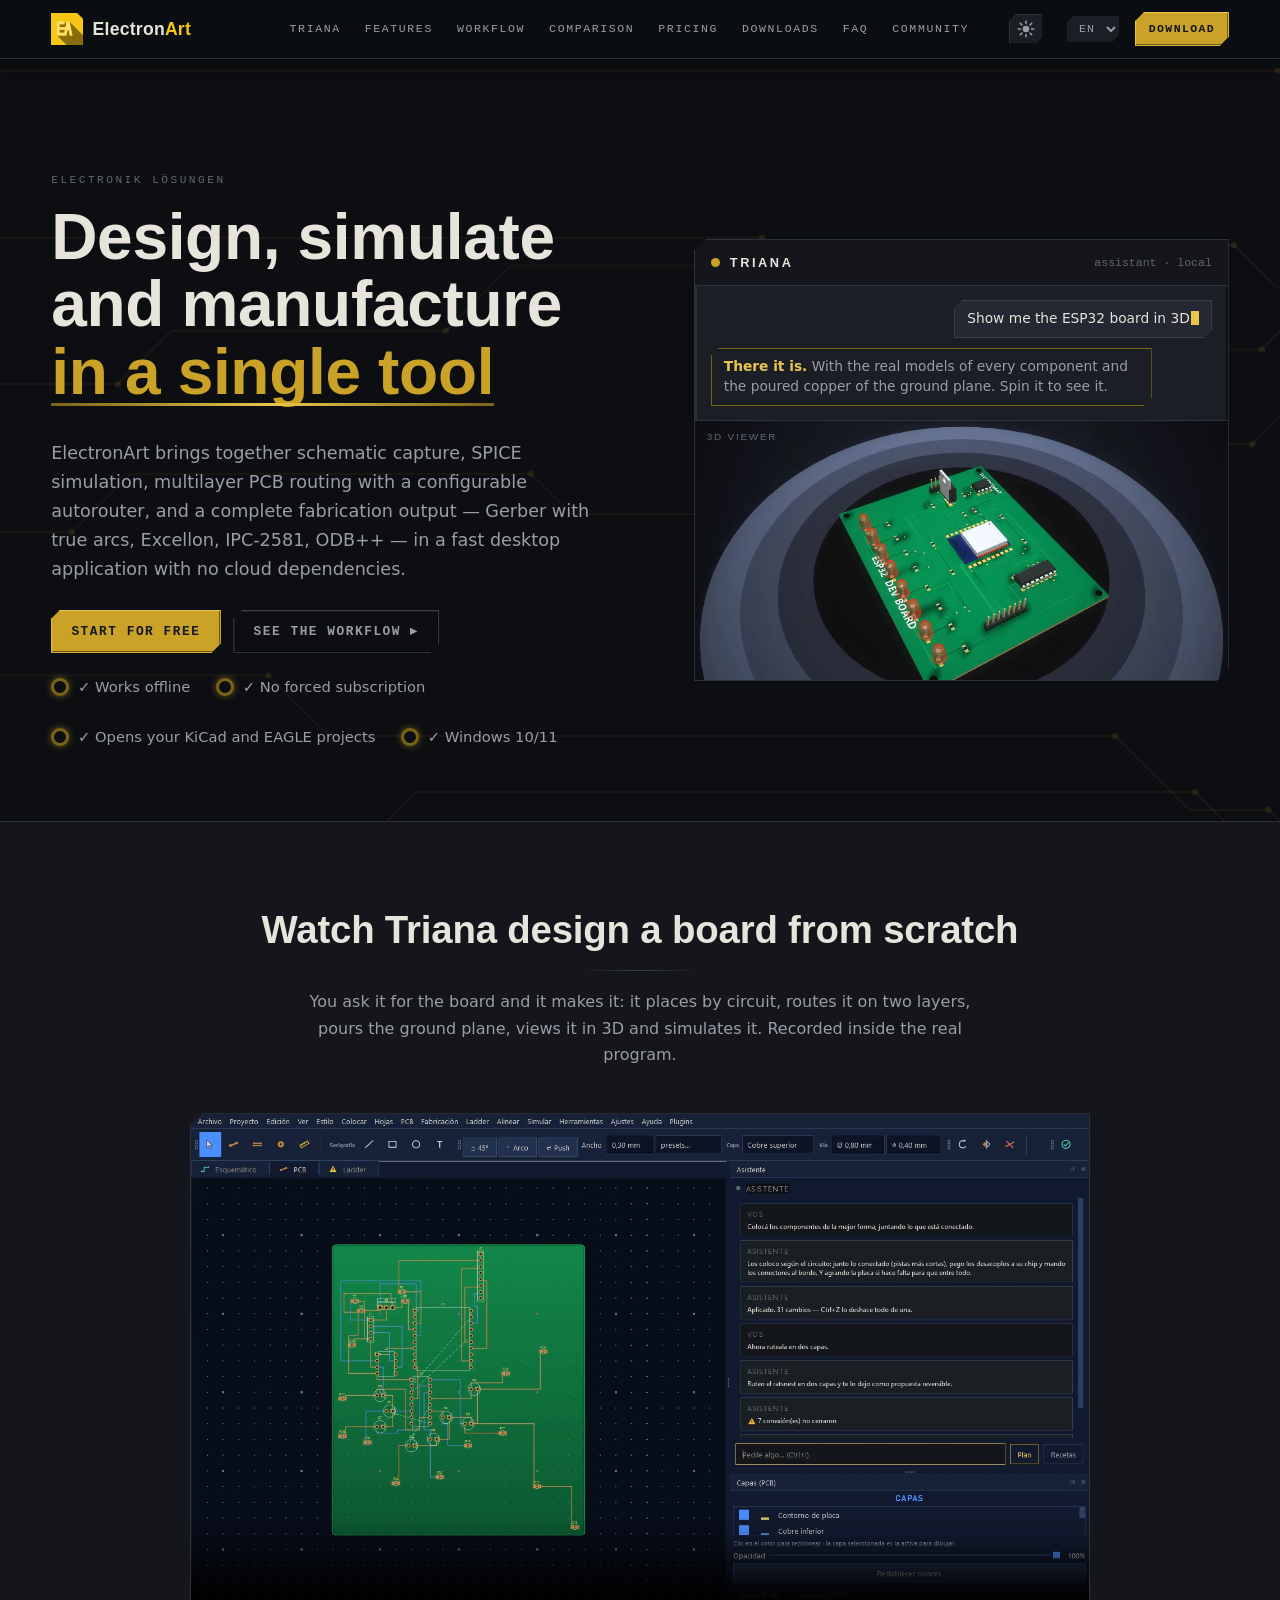
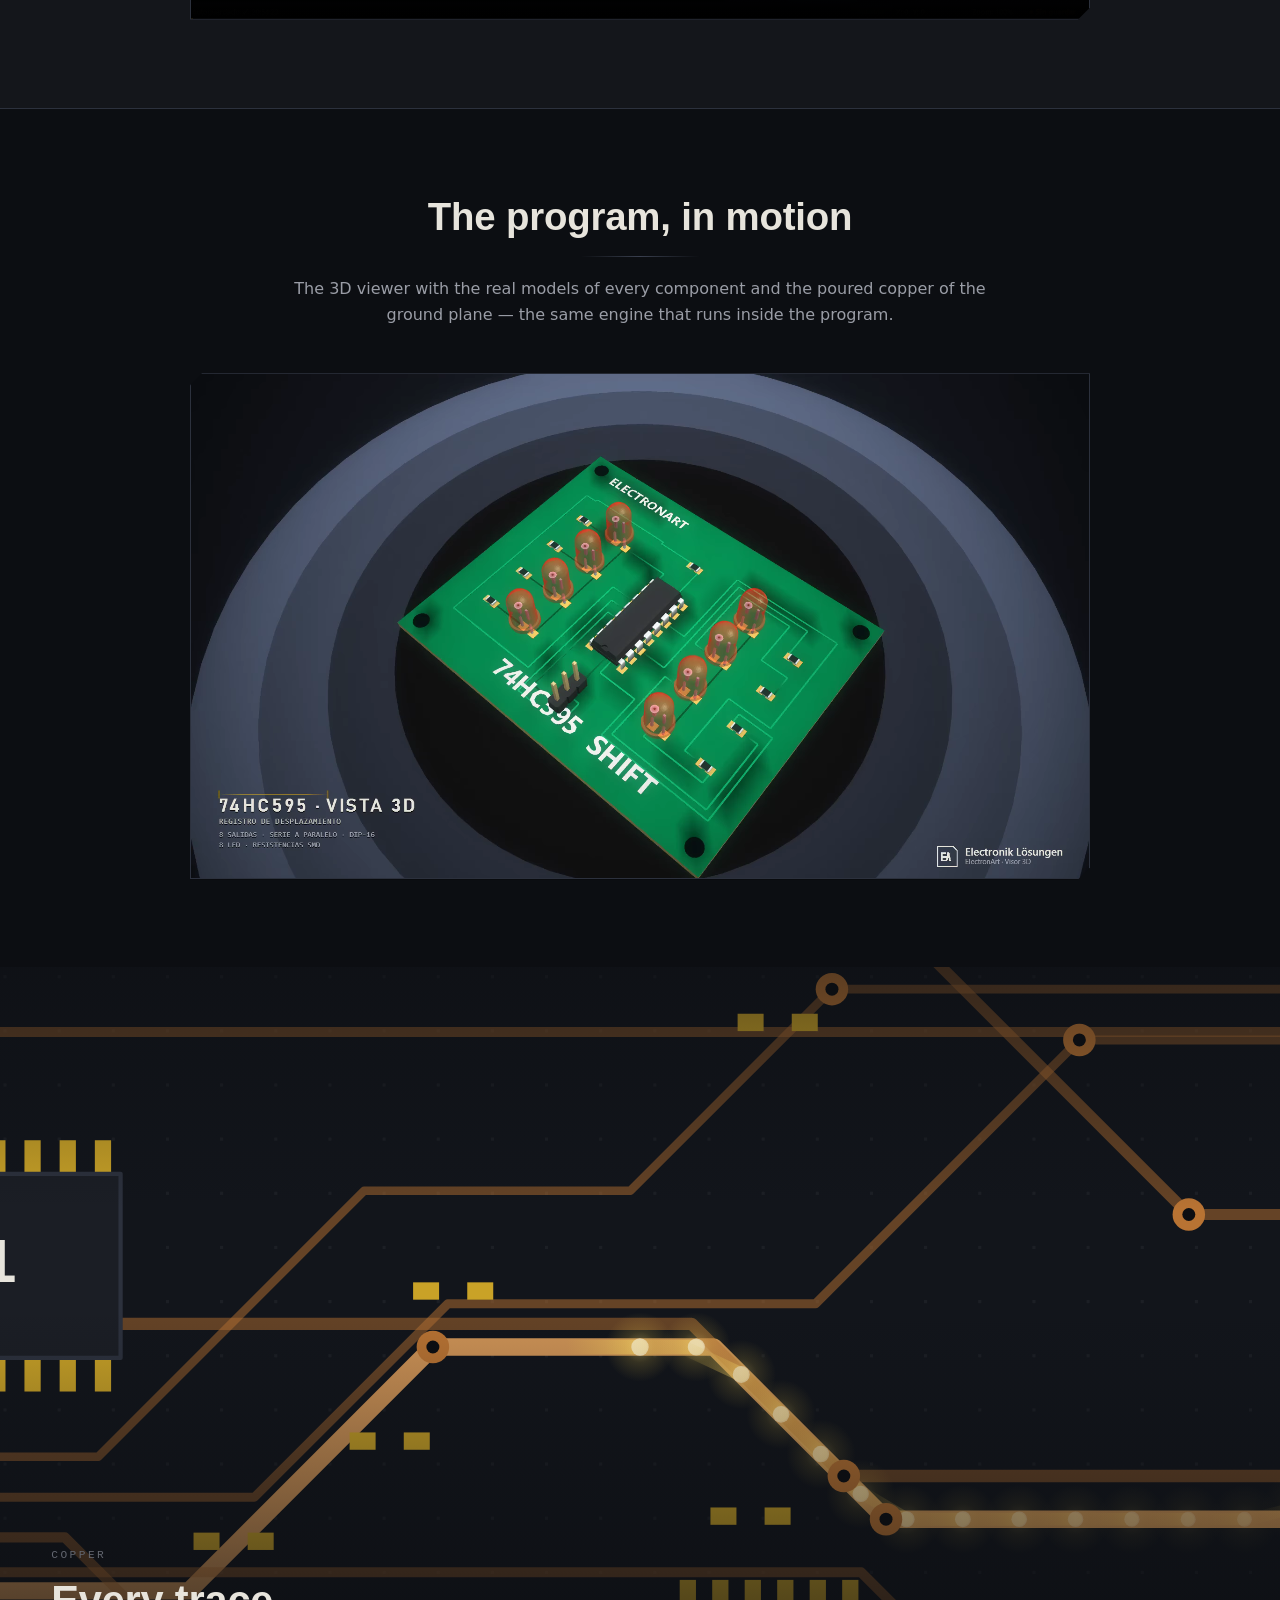
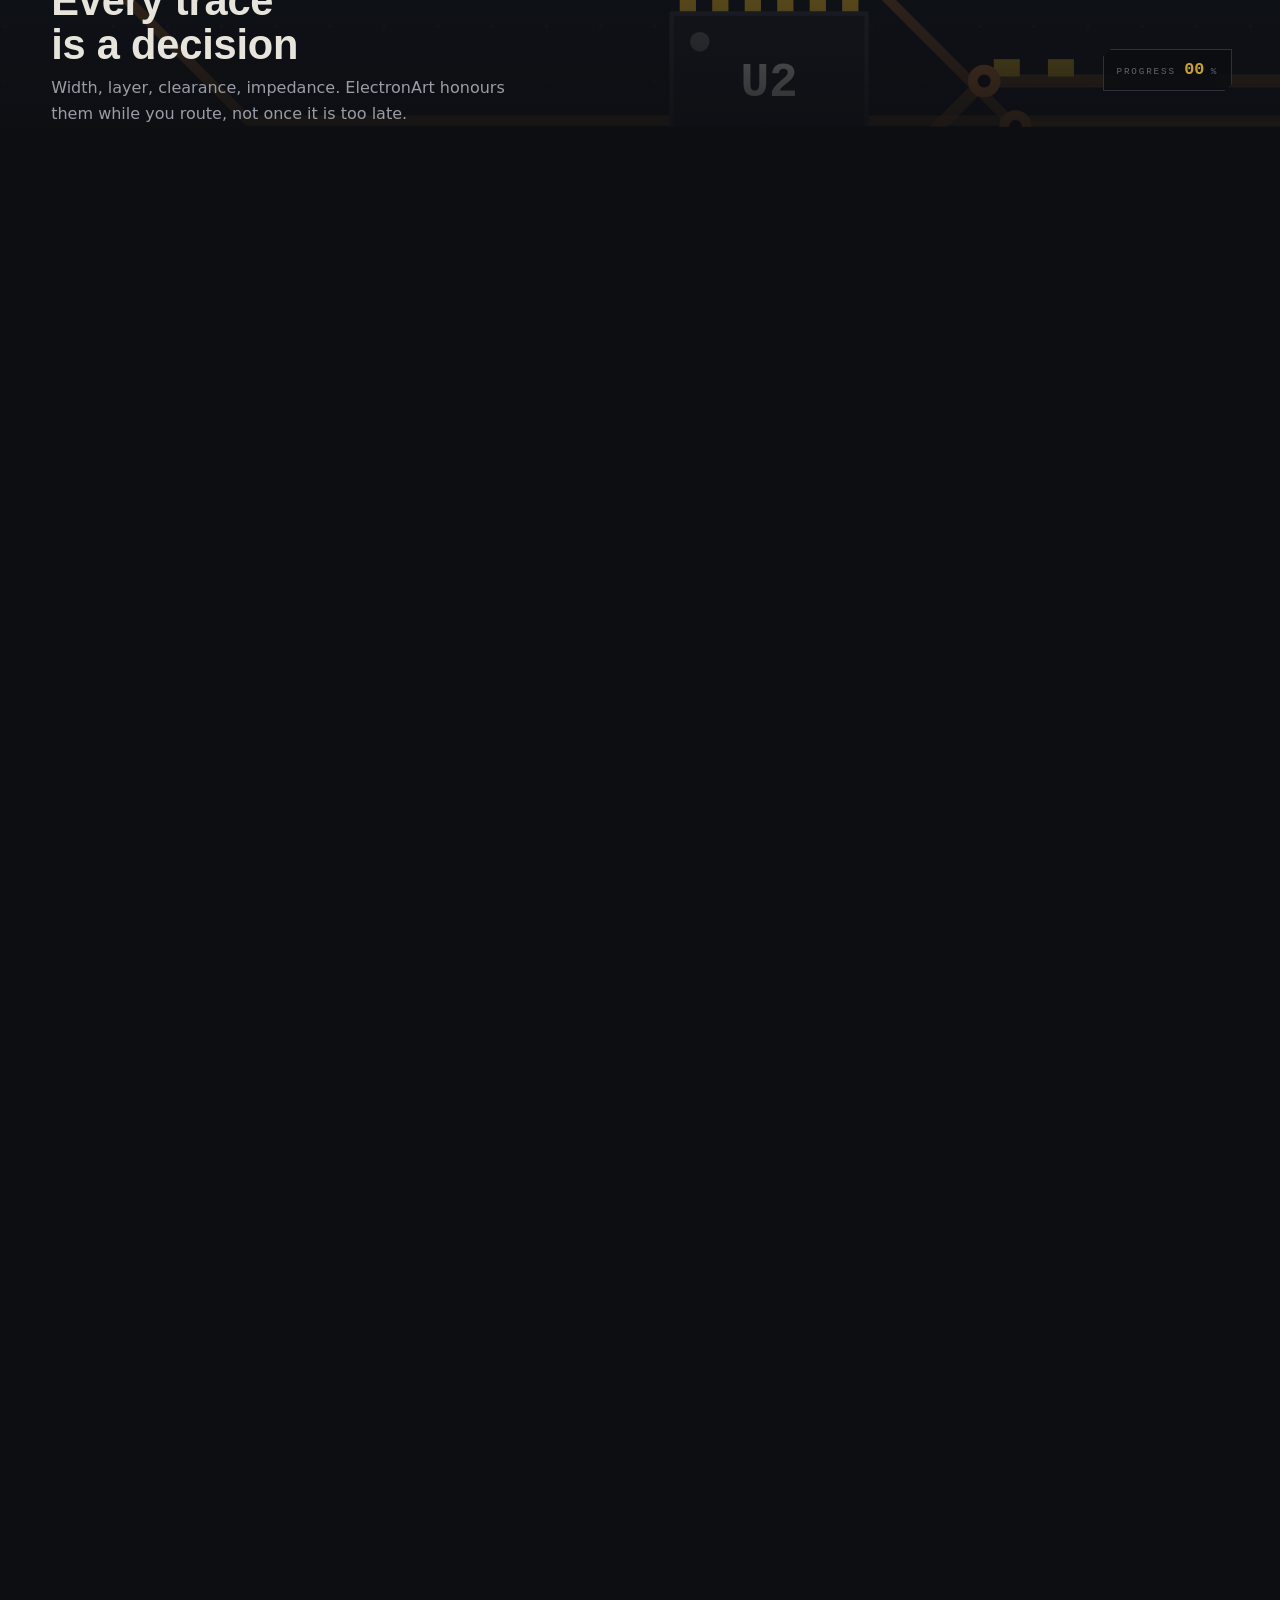
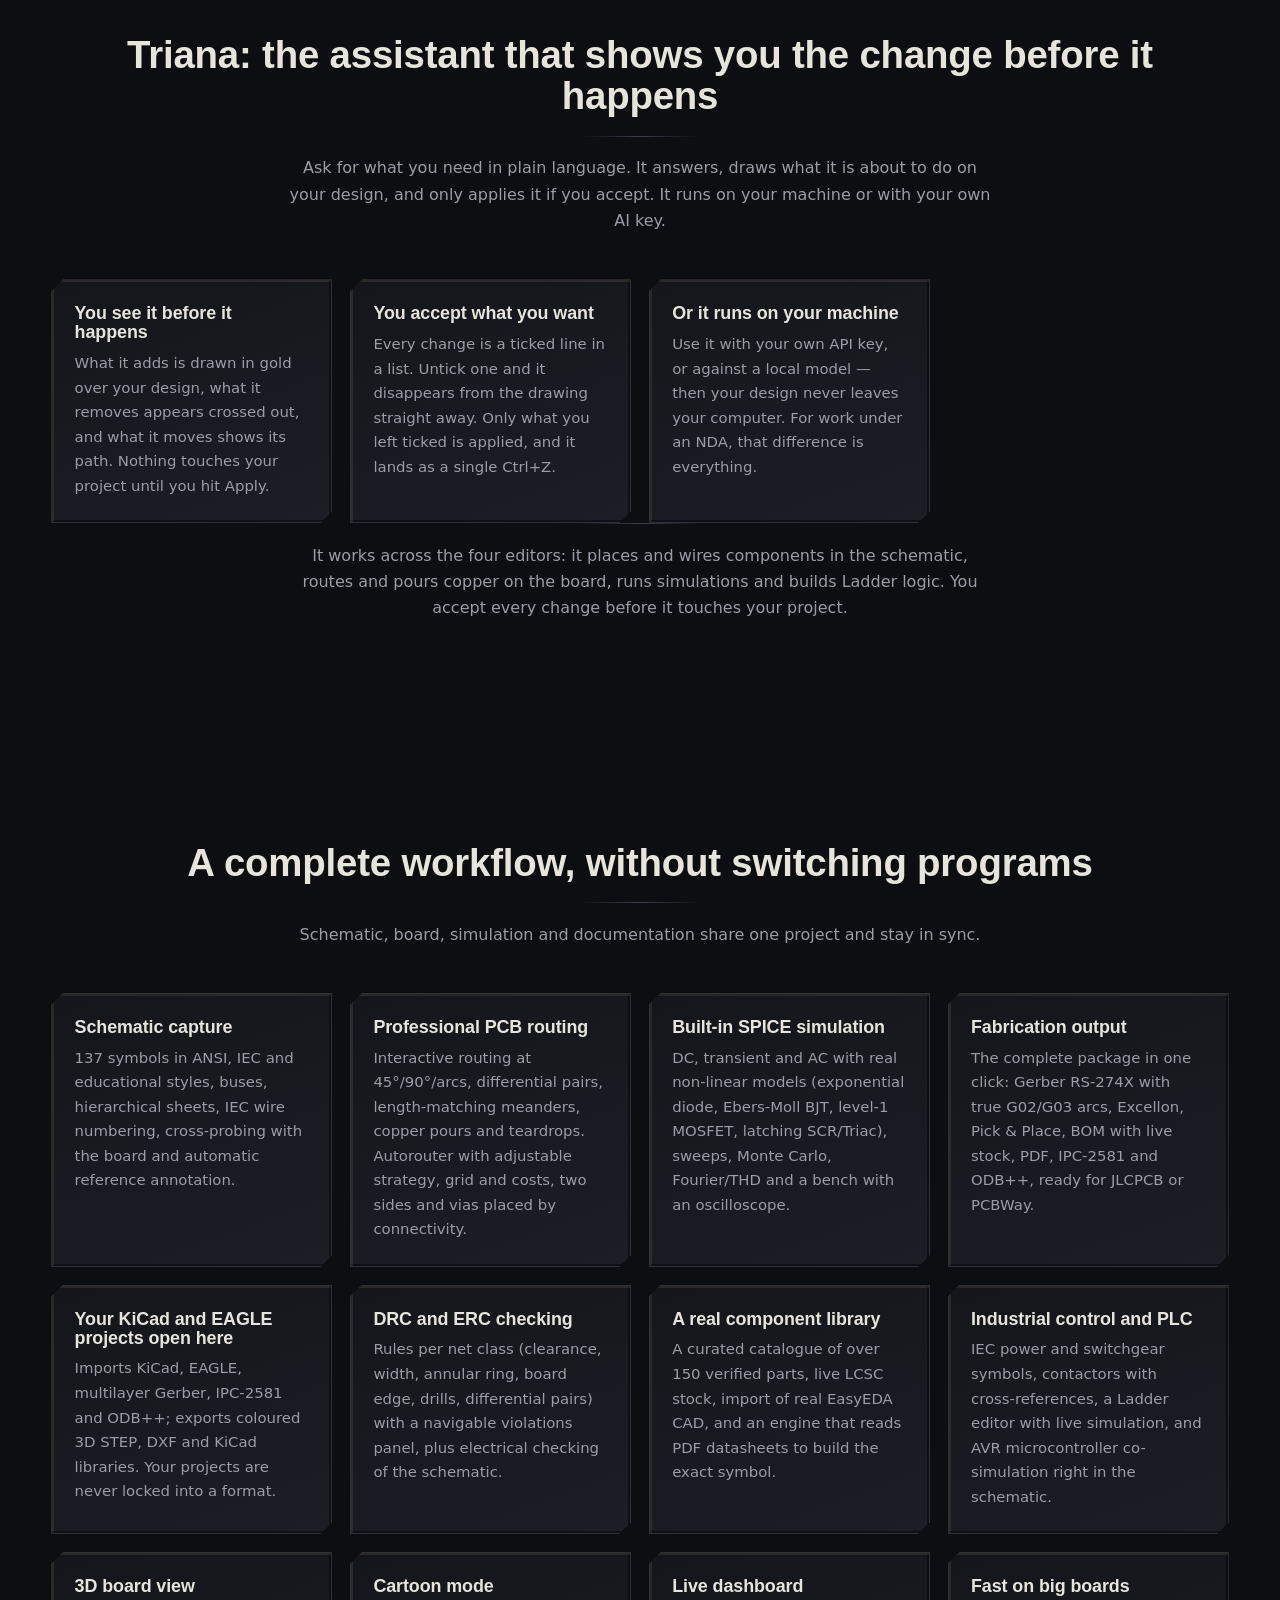
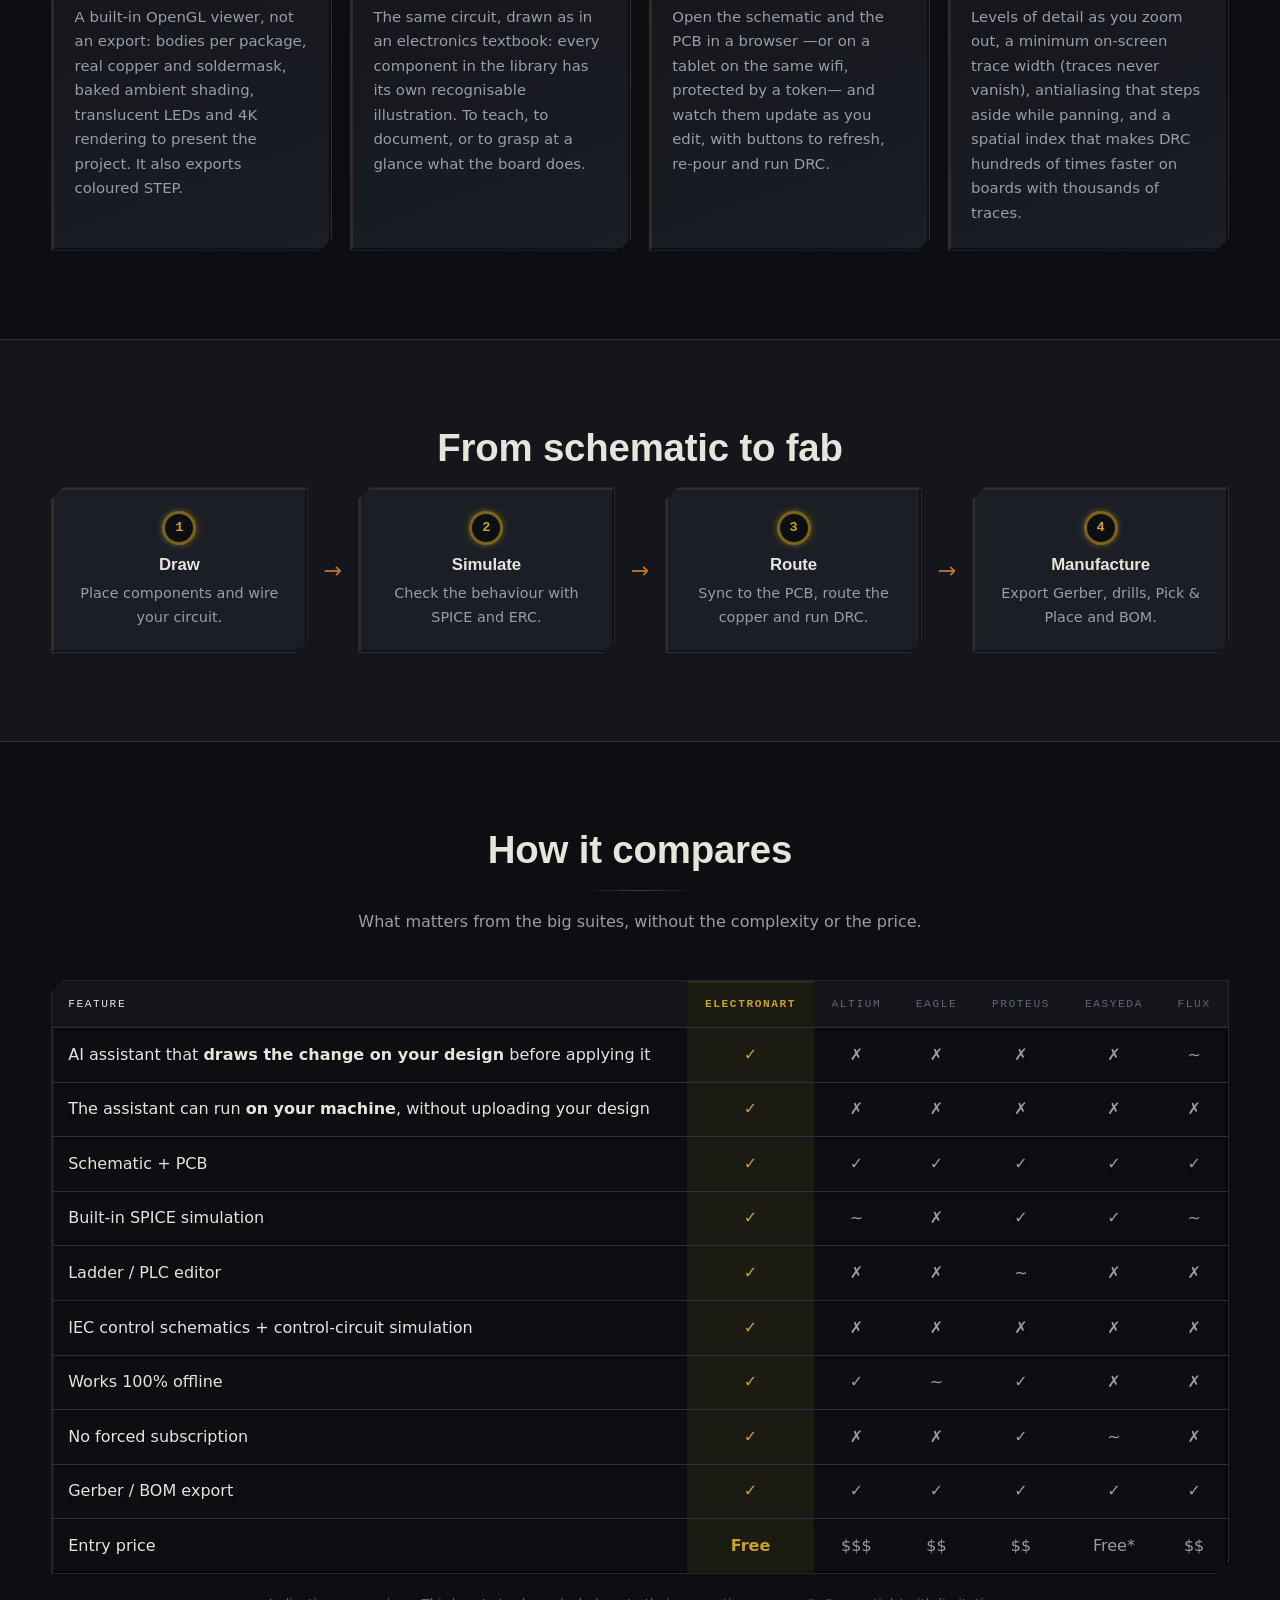
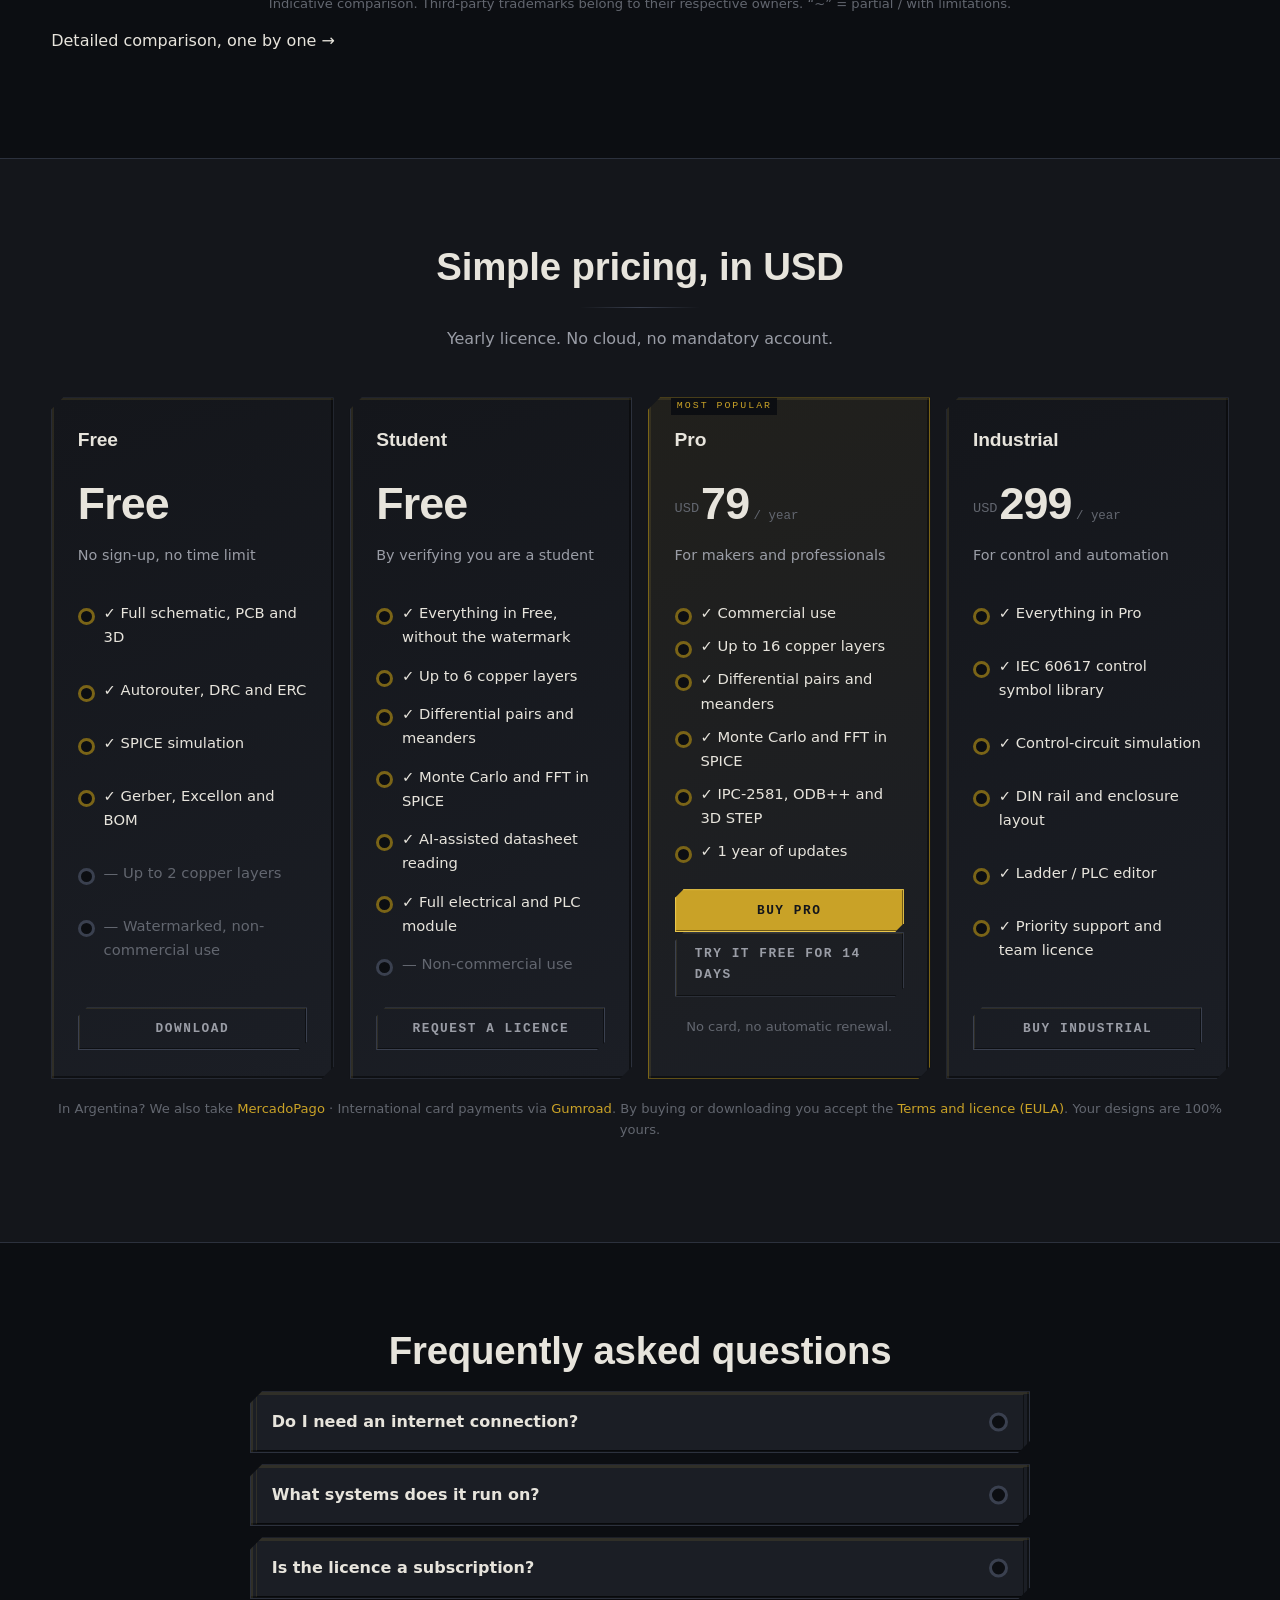
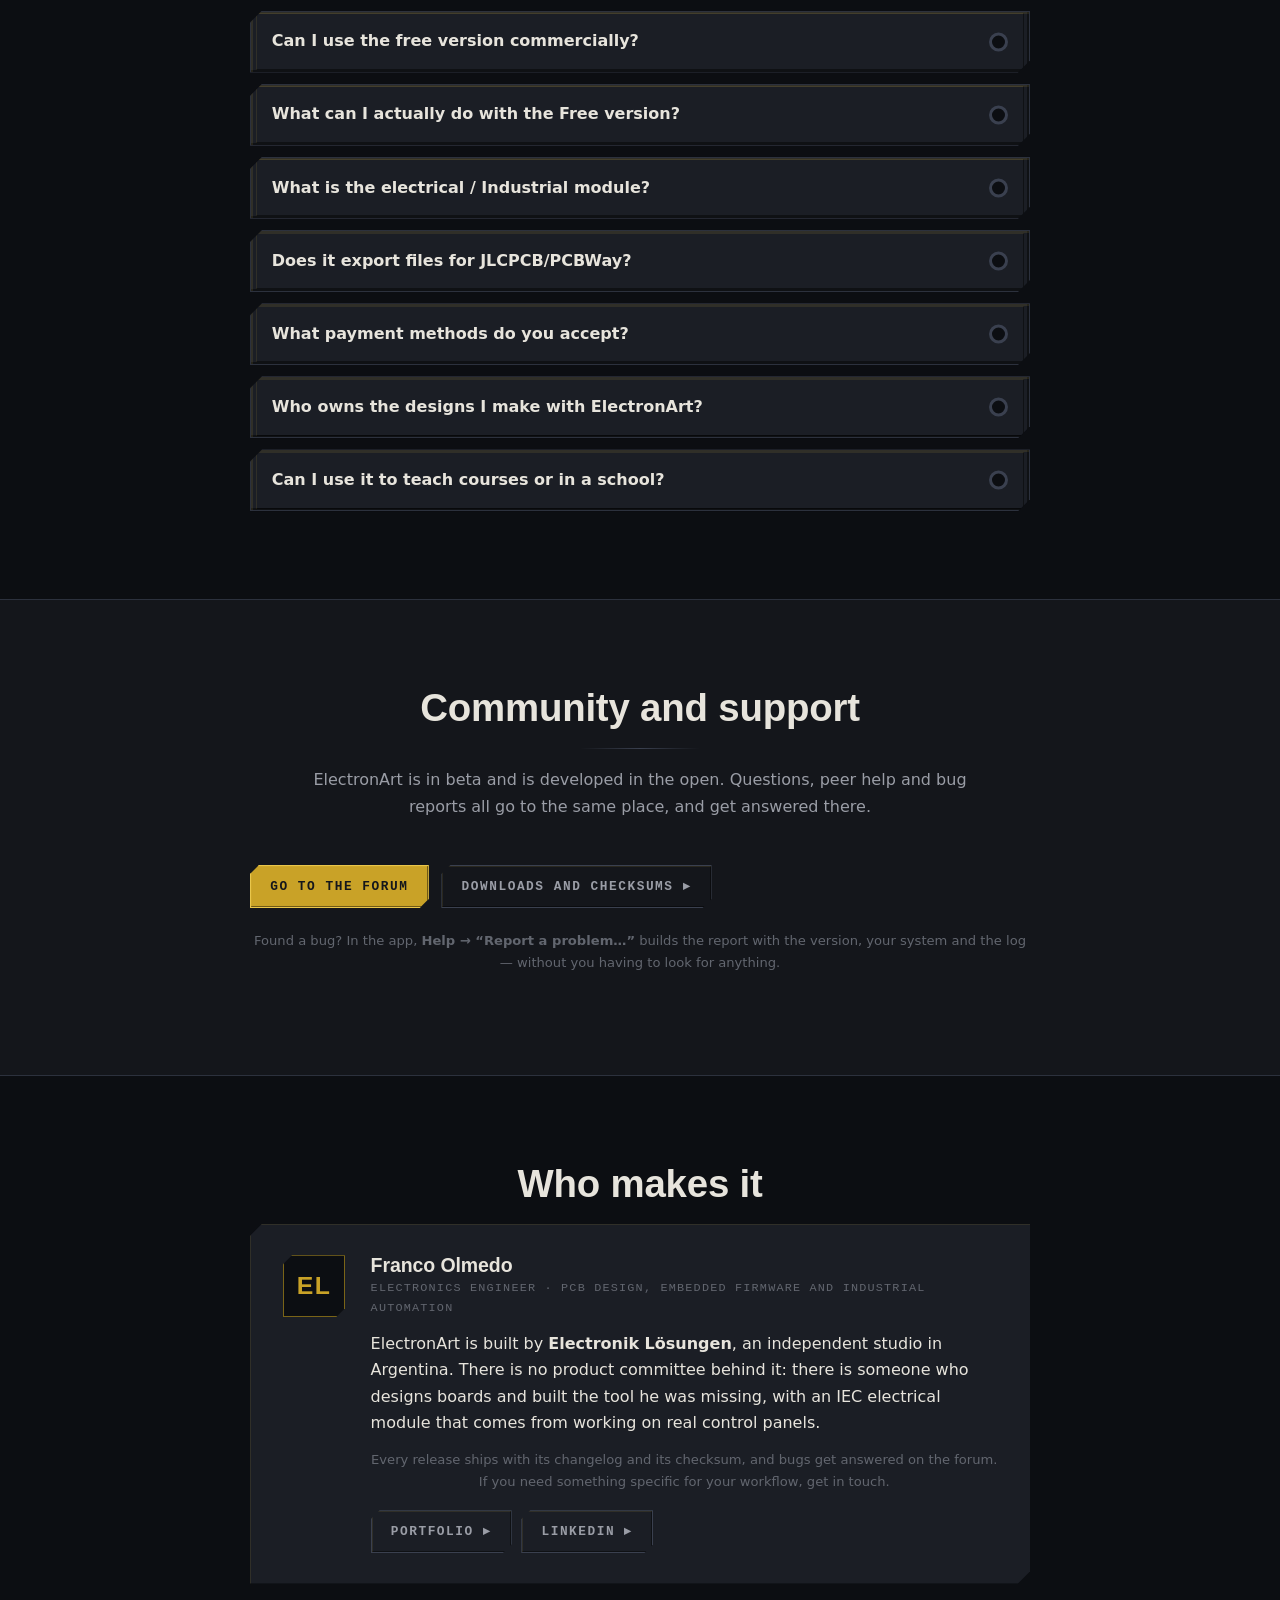
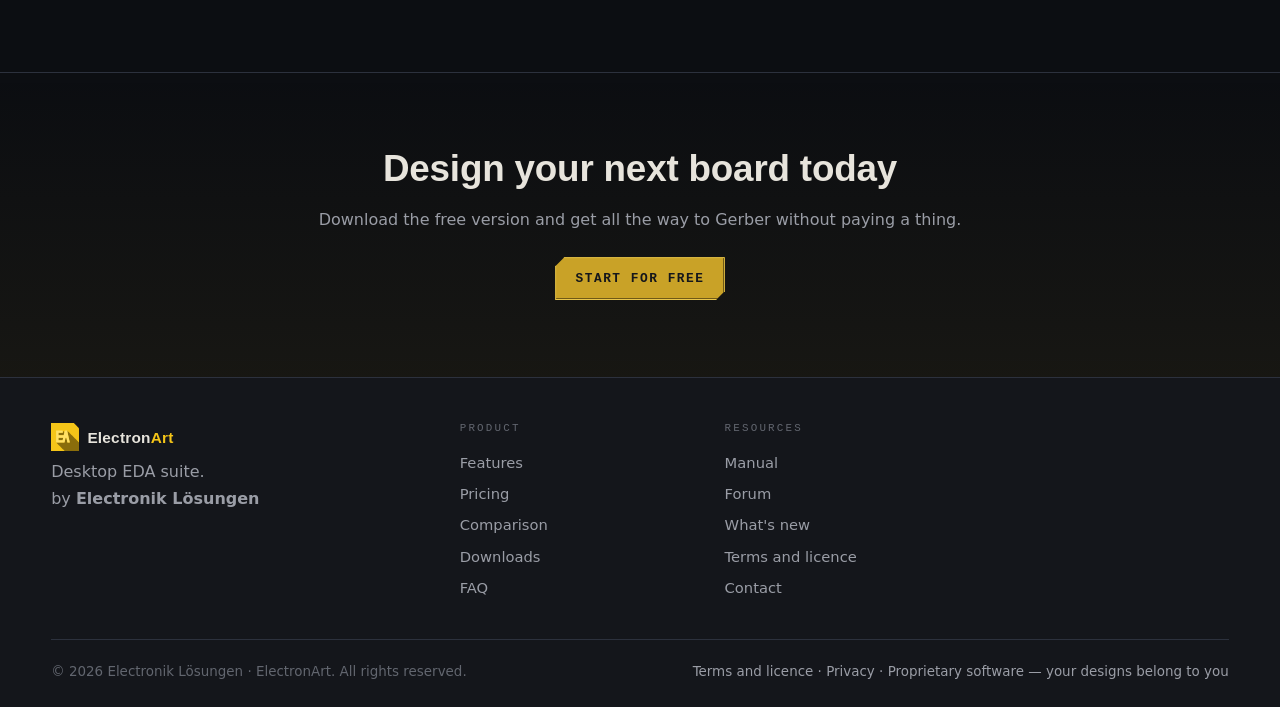
==== commit 4ed6a6a2: "Sitio 9.3: Triana en toda la landing, novedades y descargas al día El rename Mica->Triana llega al s" ====
--- a/index.html
+++ b/index.html
@@ -197,7 +197,7 @@
         <img src="assets/logo.svg" alt="ElectronArt" height="32" />
       </a>
       <nav class="nav-links" aria-label="Principal">
-        <a href="#asistente">Mica</a>
+        <a href="#asistente">Triana</a>
         <a href="#caracteristicas">Características</a>
         <a href="#flujo">Flujo</a>
         <a href="#comparacion">Comparación</a>
@@ -265,20 +265,20 @@
         </ul>
       </div>
 
-      <!-- Mica en acción: el asistente muestra la placa en el visor 3D REAL del
+      <!-- Triana en acción: el asistente muestra la placa en el visor 3D REAL del
            programa —modelos reales, cobre vertido—, no una captura ni un dibujo.
            Es el diferenciador del producto —la IA de diseño local sobre el motor
            3D de verdad— apareciendo en los primeros segundos. -->
       <div class="hero-mock">
-        <div class="mica-panel" aria-label="Mica, el asistente de diseño, muestra una placa ESP32 en el visor 3D con modelos reales">
-          <div class="mica-cab"><span class="mica-led"></span><b>Mica</b><span class="mica-s">asistente · local</span></div>
+        <div class="mica-panel" aria-label="Triana, el asistente de diseño, muestra una placa ESP32 en el visor 3D con modelos reales">
+          <div class="mica-cab"><span class="mica-led"></span><b>Triana</b><span class="mica-s">asistente · local</span></div>
           <div class="mica-chat">
             <div class="mica-burb yo">Mostrame la placa del ESP32 en 3D<span class="mica-cur"></span></div>
             <div class="mica-burb m"><b>Ahí está.</b> Con los modelos reales de cada componente y el cobre vertido del plano de masa. Giralá para verla.</div>
           </div>
           <div class="mica-lienzo mica-lienzo-3d">
             <span class="mica-rl">Visor 3D</span>
-            <span class="mica-chip">Mica ▸ modelos reales</span>
+            <span class="mica-chip">Triana ▸ modelos reales</span>
             <video class="mica-video" muted playsinline loop autoplay preload="metadata"
                    poster="assets/video/poster-3d.png"
                    aria-label="Placa de desarrollo ESP32 en el visor 3D, con modelos reales y cobre vertido.">
@@ -291,18 +291,18 @@
     </div>
   </section>
 
-  <!-- ───────────────── Lanzamiento: Mica diseña una placa ───────────────── -->
+  <!-- ───────────────── Lanzamiento: Triana diseña una placa ───────────────── -->
   <!-- El video de lanzamiento: la intro de marca, el visor 3D real y el
-       programa de verdad con Mica diseñando una placa de cero. Lleva controles
+       programa de verdad con Triana diseñando una placa de cero. Lleva controles
        para que se pueda mirar entero; autoplay silencioso al entrar en pantalla. -->
-  <section class="section video-seccion alt" aria-label="Mira a Mica diseñar una placa de cero">
+  <section class="section video-seccion alt" aria-label="Mira a Triana diseñar una placa de cero">
     <div class="container">
-      <h2 class="section-title">Mirá a Mica diseñar una placa, de cero</h2>
+      <h2 class="section-title">Mirá a Triana diseñar una placa, de cero</h2>
       <p class="section-sub">Le pedís la placa y la hace: la coloca por circuito, la rutea en dos capas, vierte el plano de masa, la mira en 3D y la simula. Grabado dentro del programa real.</p>
       <div class="video-caja">
         <video id="ea-lanzamiento" poster="assets/video/lanzamiento-poster.jpg"
                controls muted playsinline loop preload="metadata"
-               aria-label="Video de lanzamiento de ElectronArt: intro de marca, visor 3D real y el asistente Mica diseñando una placa de cero dentro del programa.">
+               aria-label="Video de lanzamiento de ElectronArt: intro de marca, visor 3D real y el asistente Triana diseñando una placa de cero dentro del programa.">
           <source src="assets/video/lanzamiento.mp4" type="video/mp4" />
           Tu navegador no puede reproducir este video.
         </video>
@@ -425,7 +425,7 @@
        que más distingue al producto y lo que primero hay que mostrar. -->
   <section id="asistente" class="section">
     <div class="container">
-      <h2 class="section-title">Mica: el asistente que te muestra el cambio antes de hacerlo</h2>
+      <h2 class="section-title">Triana: el asistente que te muestra el cambio antes de hacerlo</h2>
       <p class="section-sub">Le pedís lo que necesitás en castellano. Te contesta, dibuja lo que va a hacer sobre tu diseño, y sólo lo aplica si vos aceptás. Corre en tu máquina o con tu propia clave de IA.</p>
       <div class="grid features">
         <article class="card">
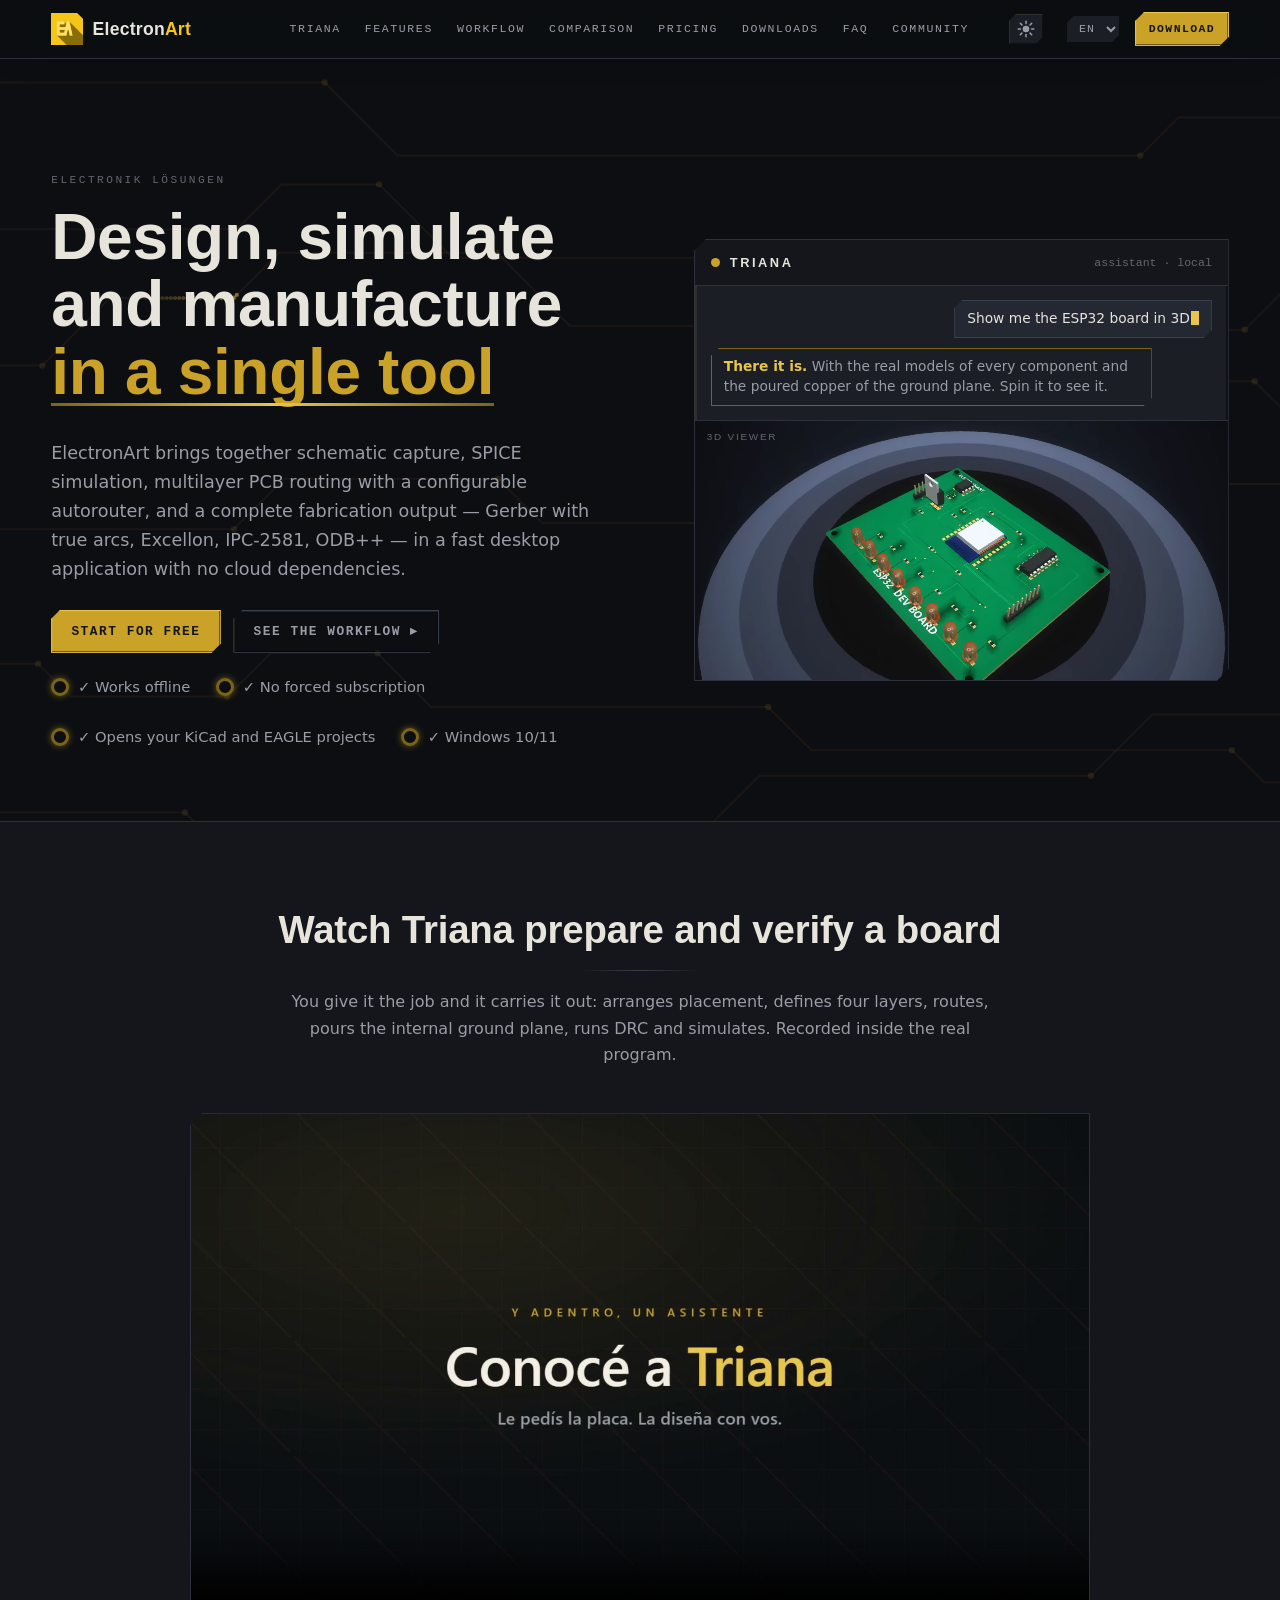
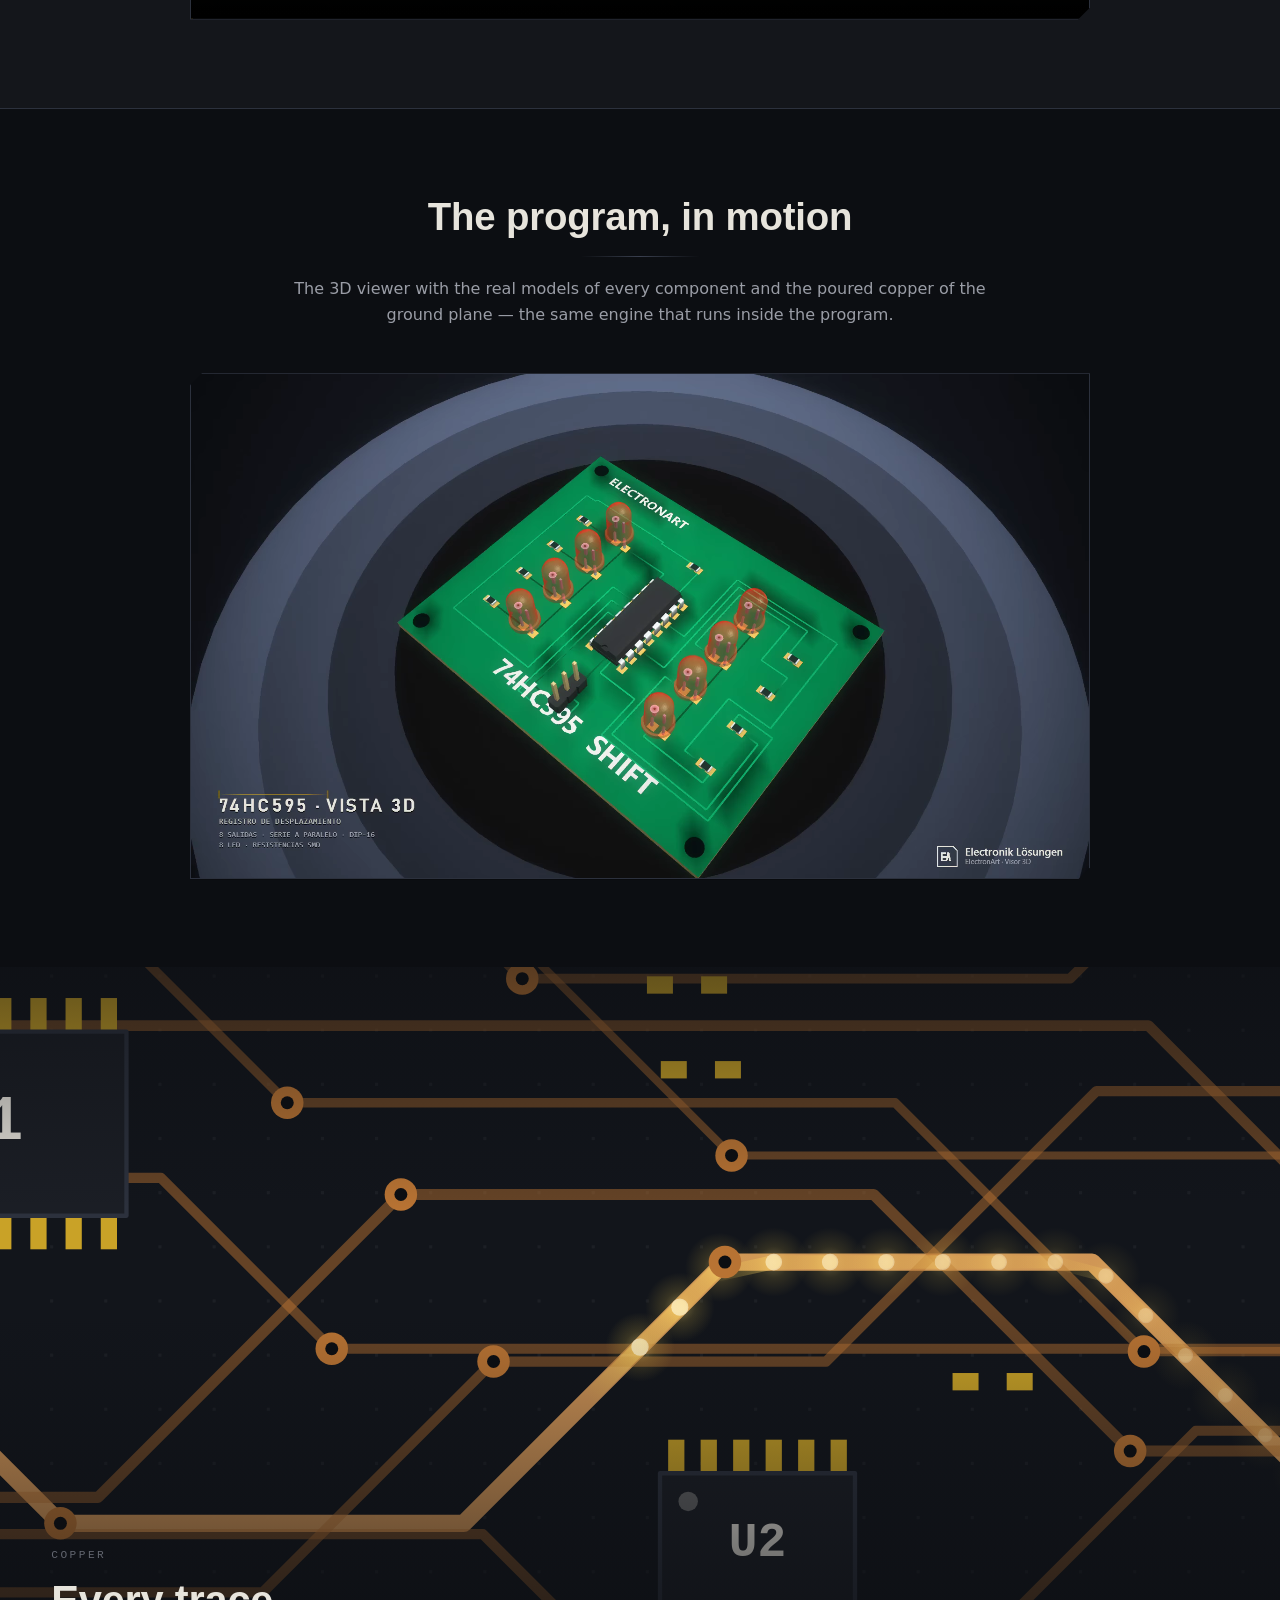
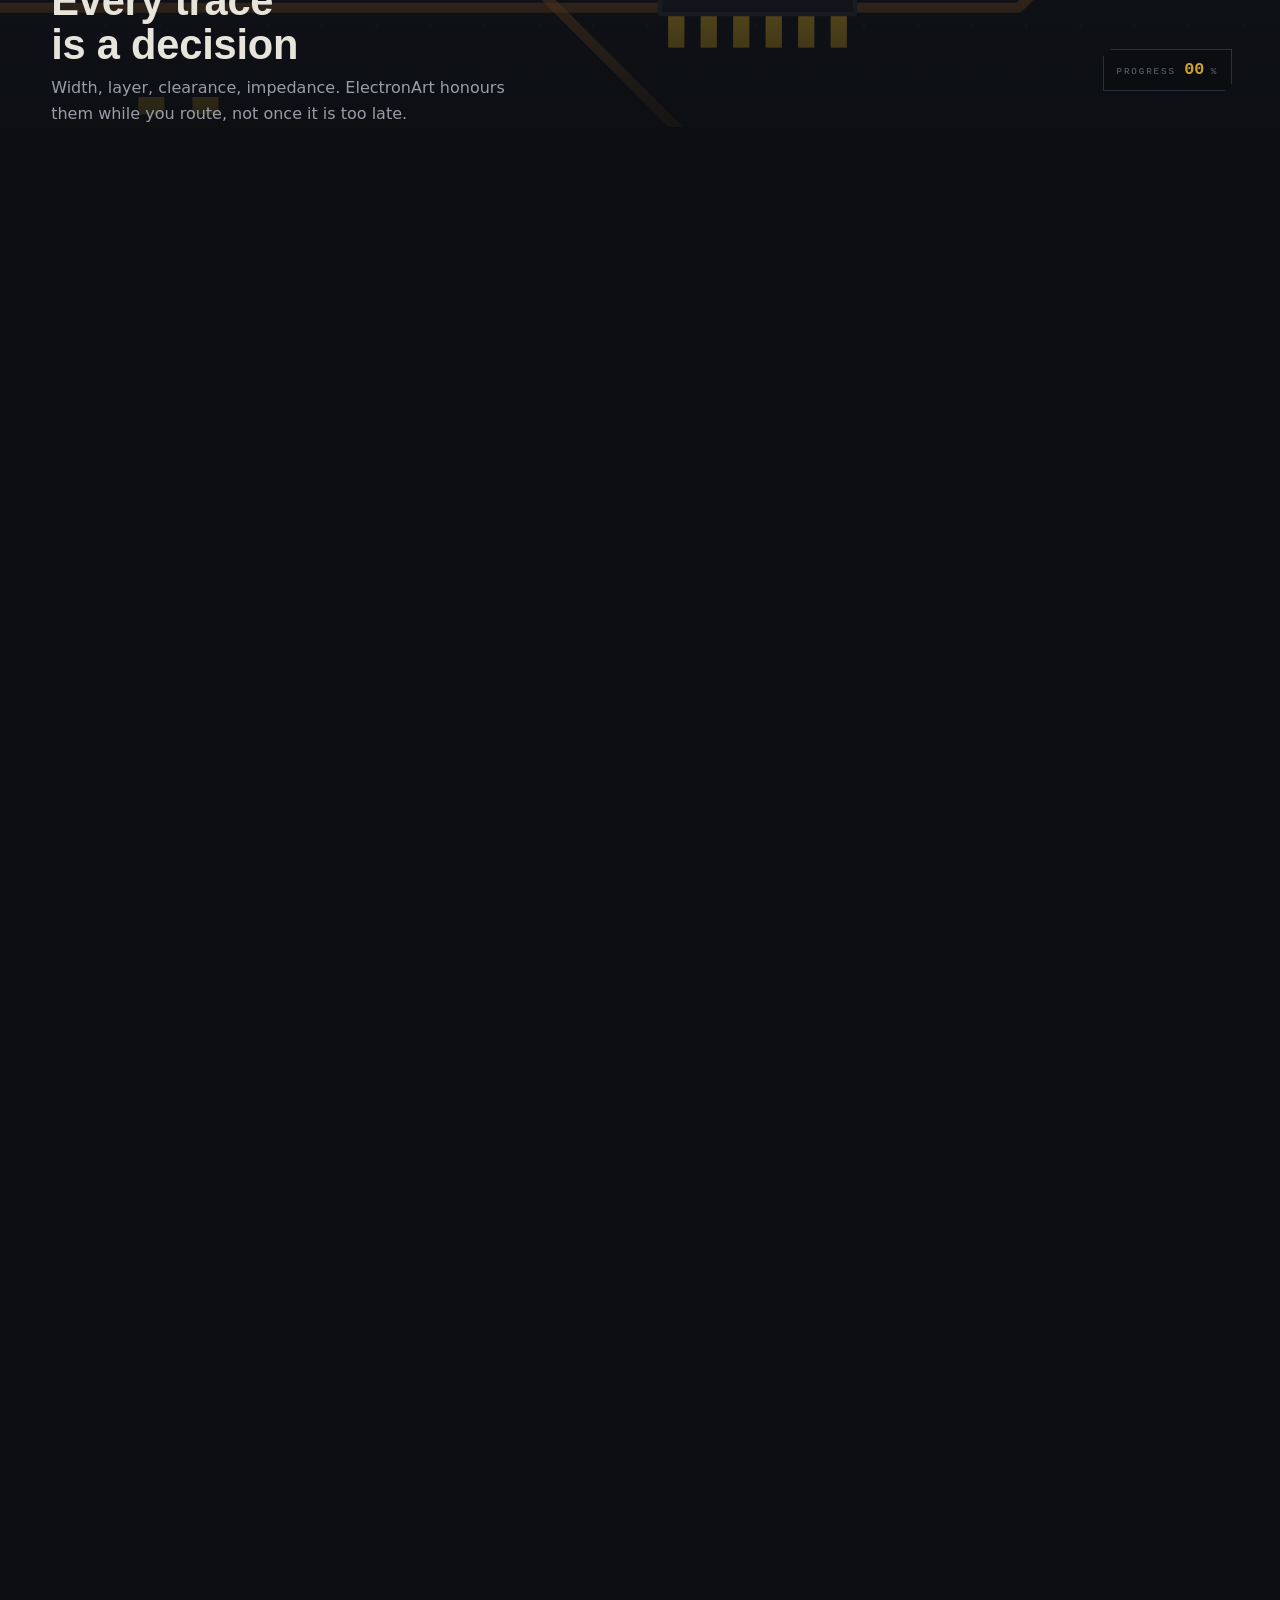
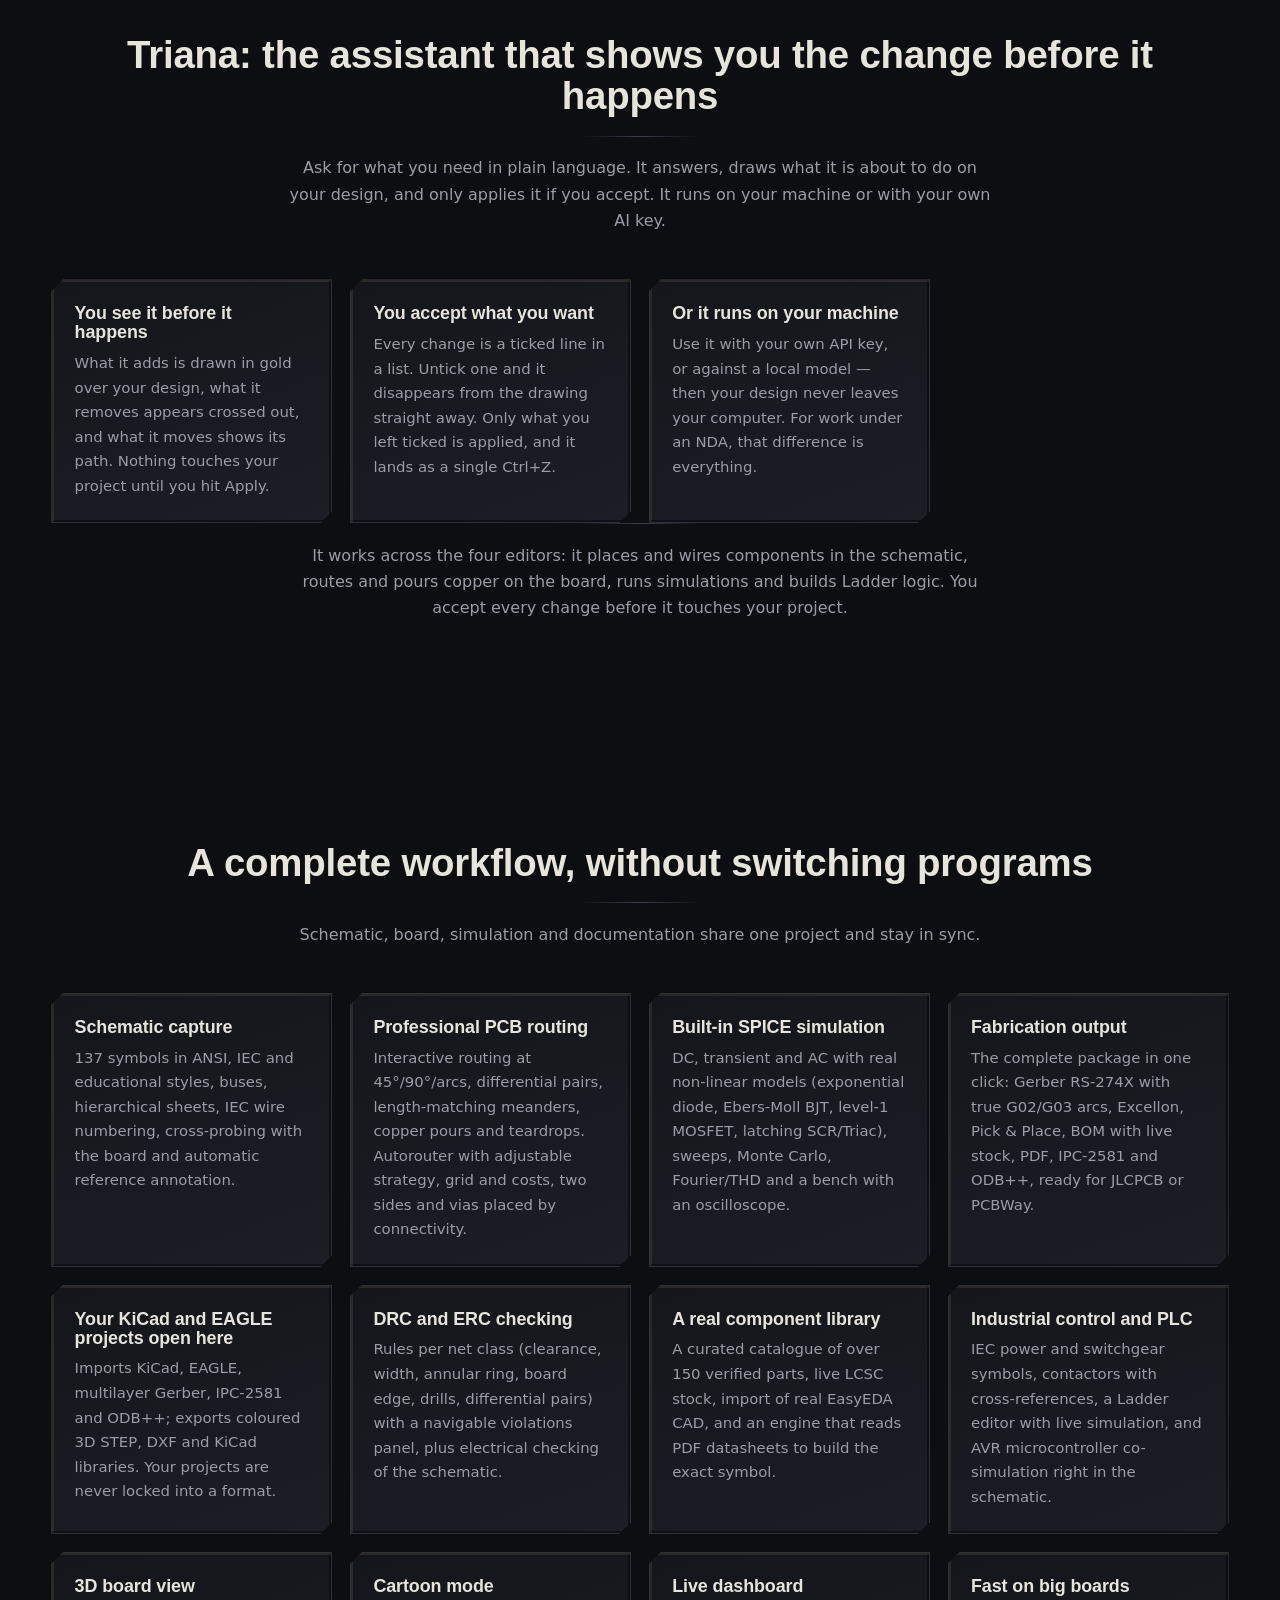
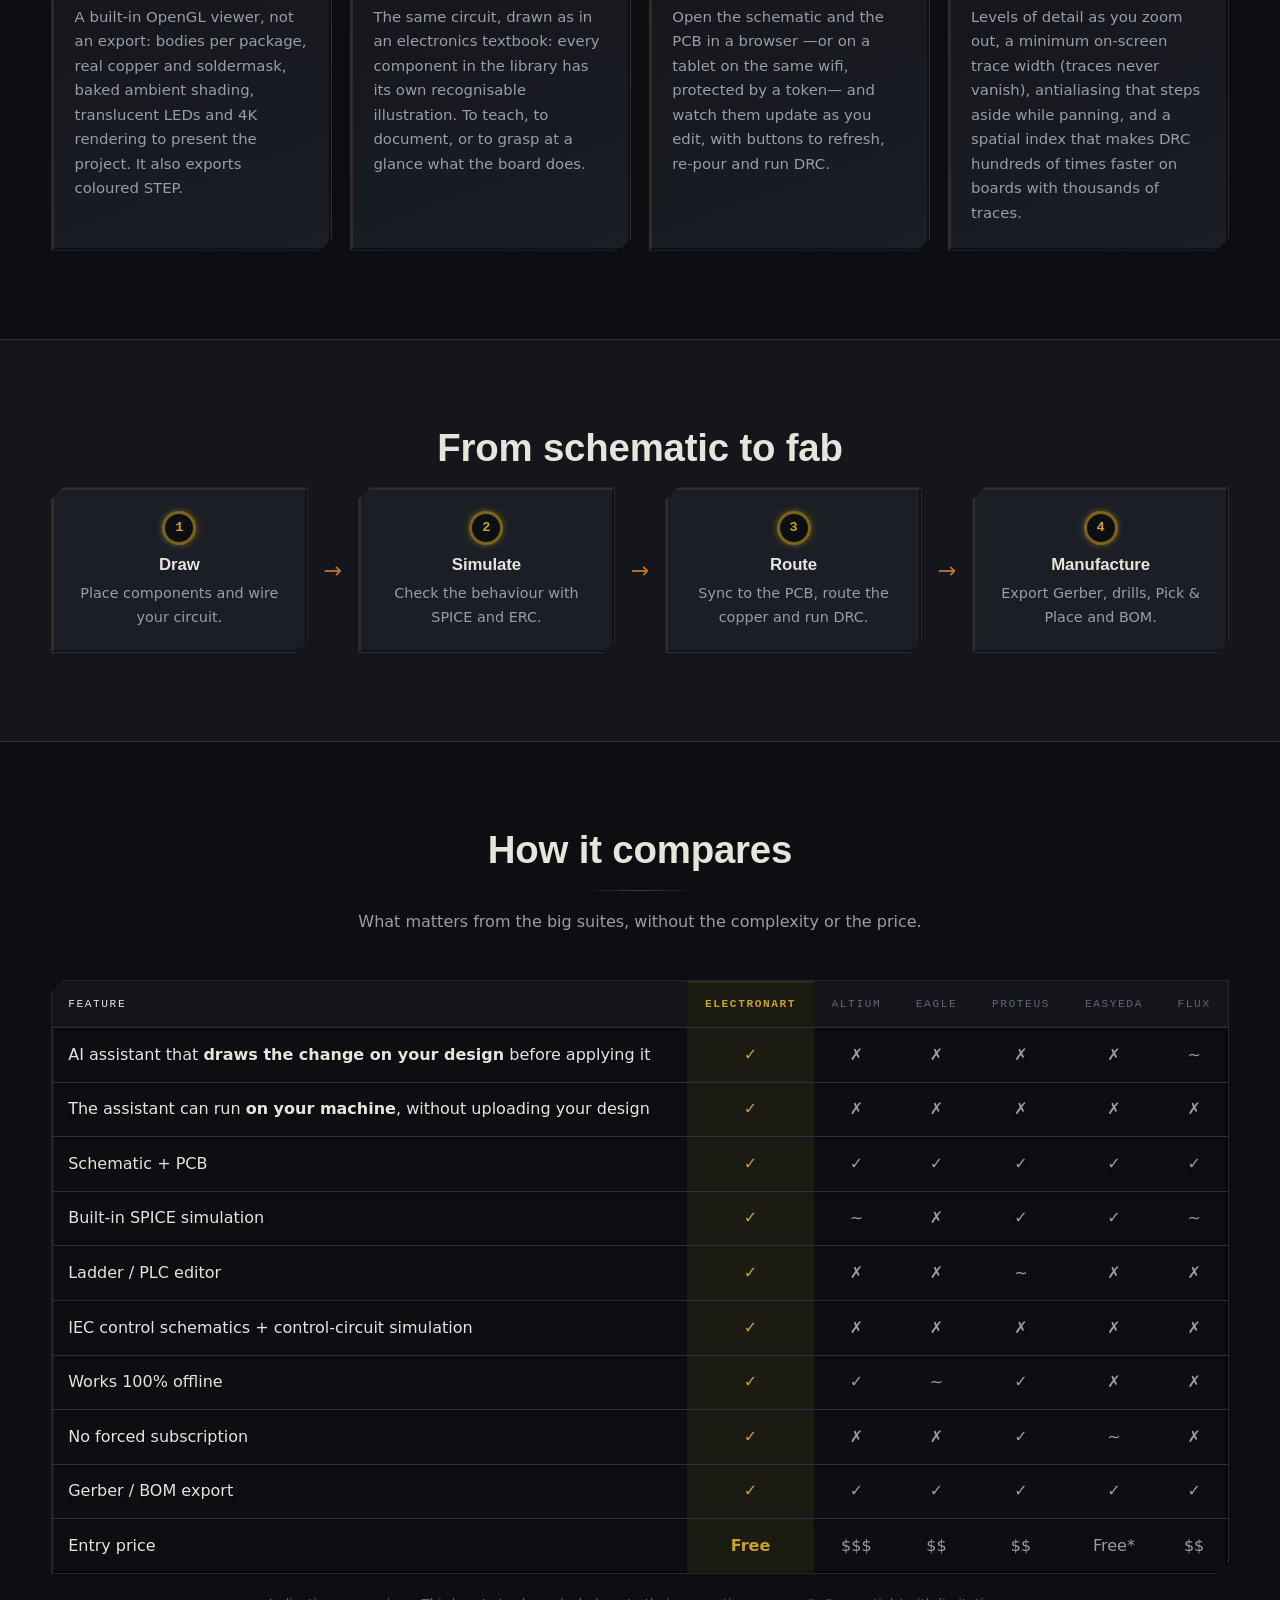
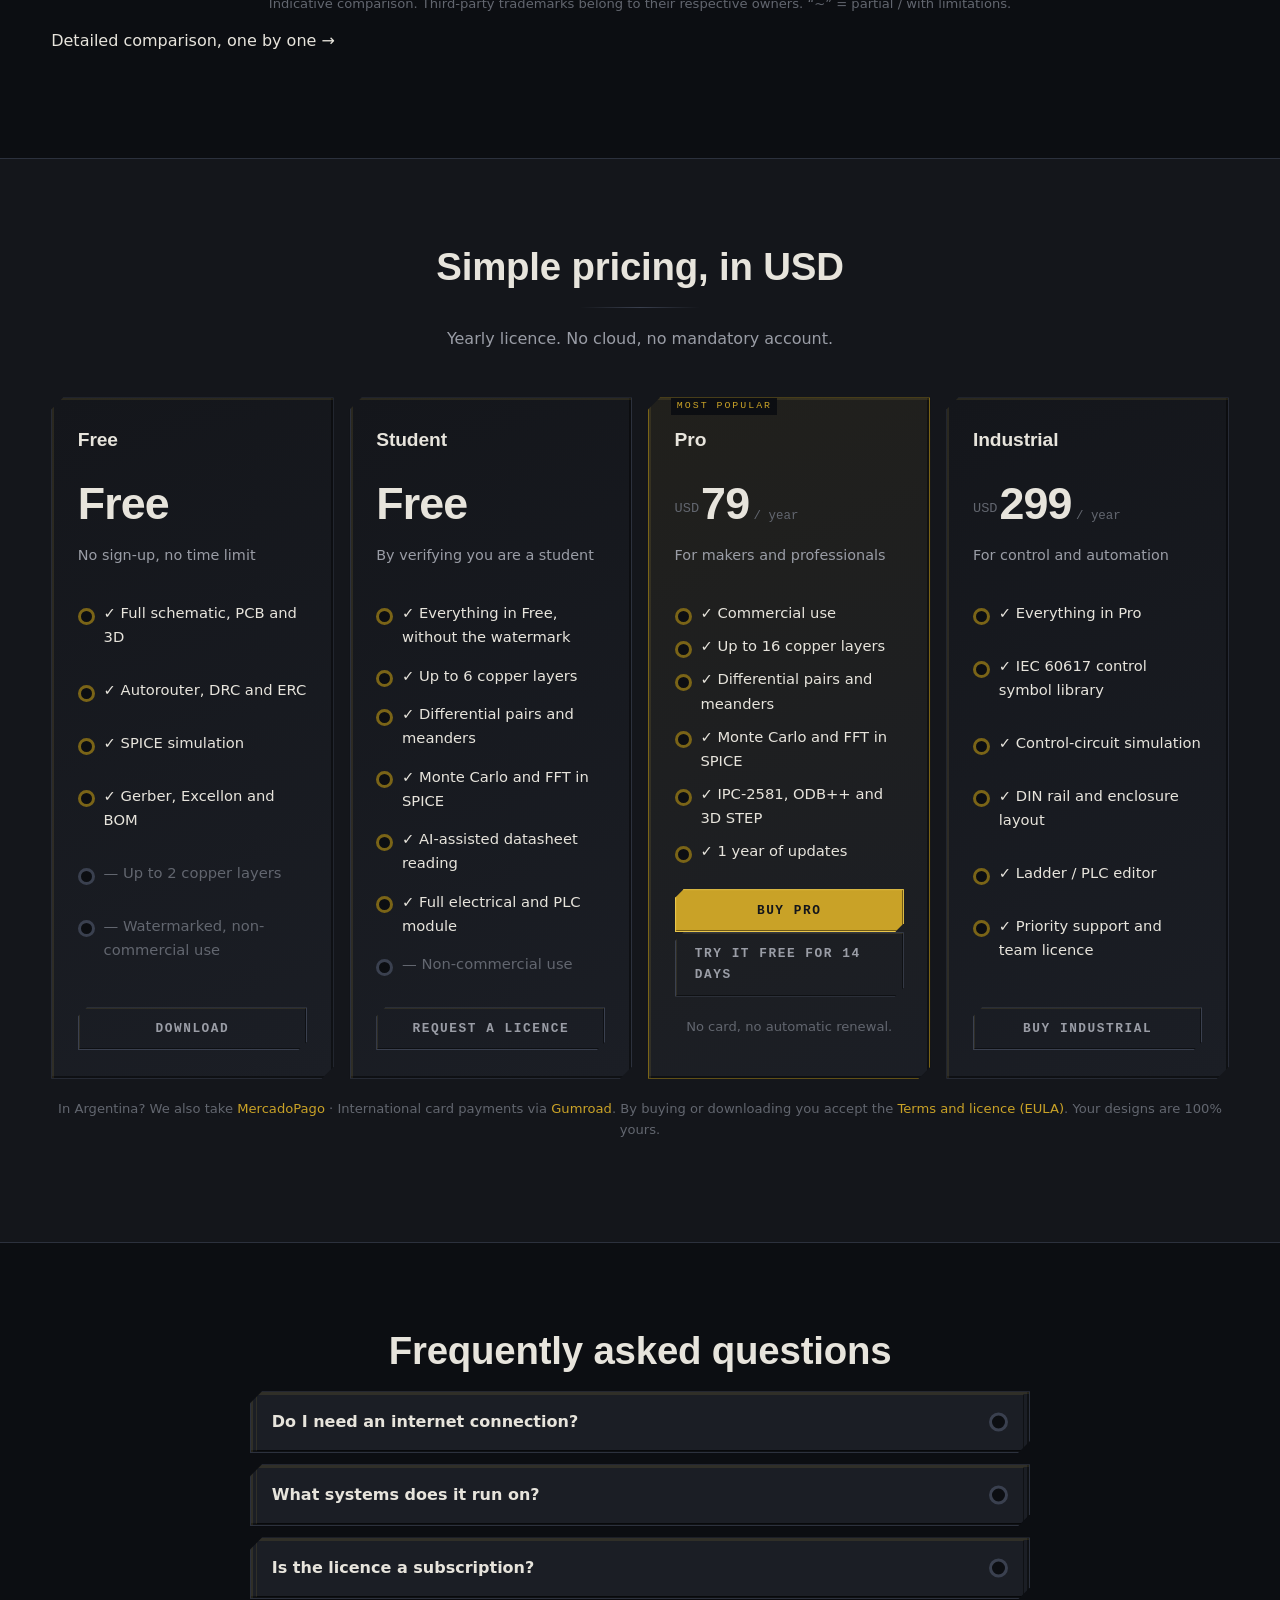
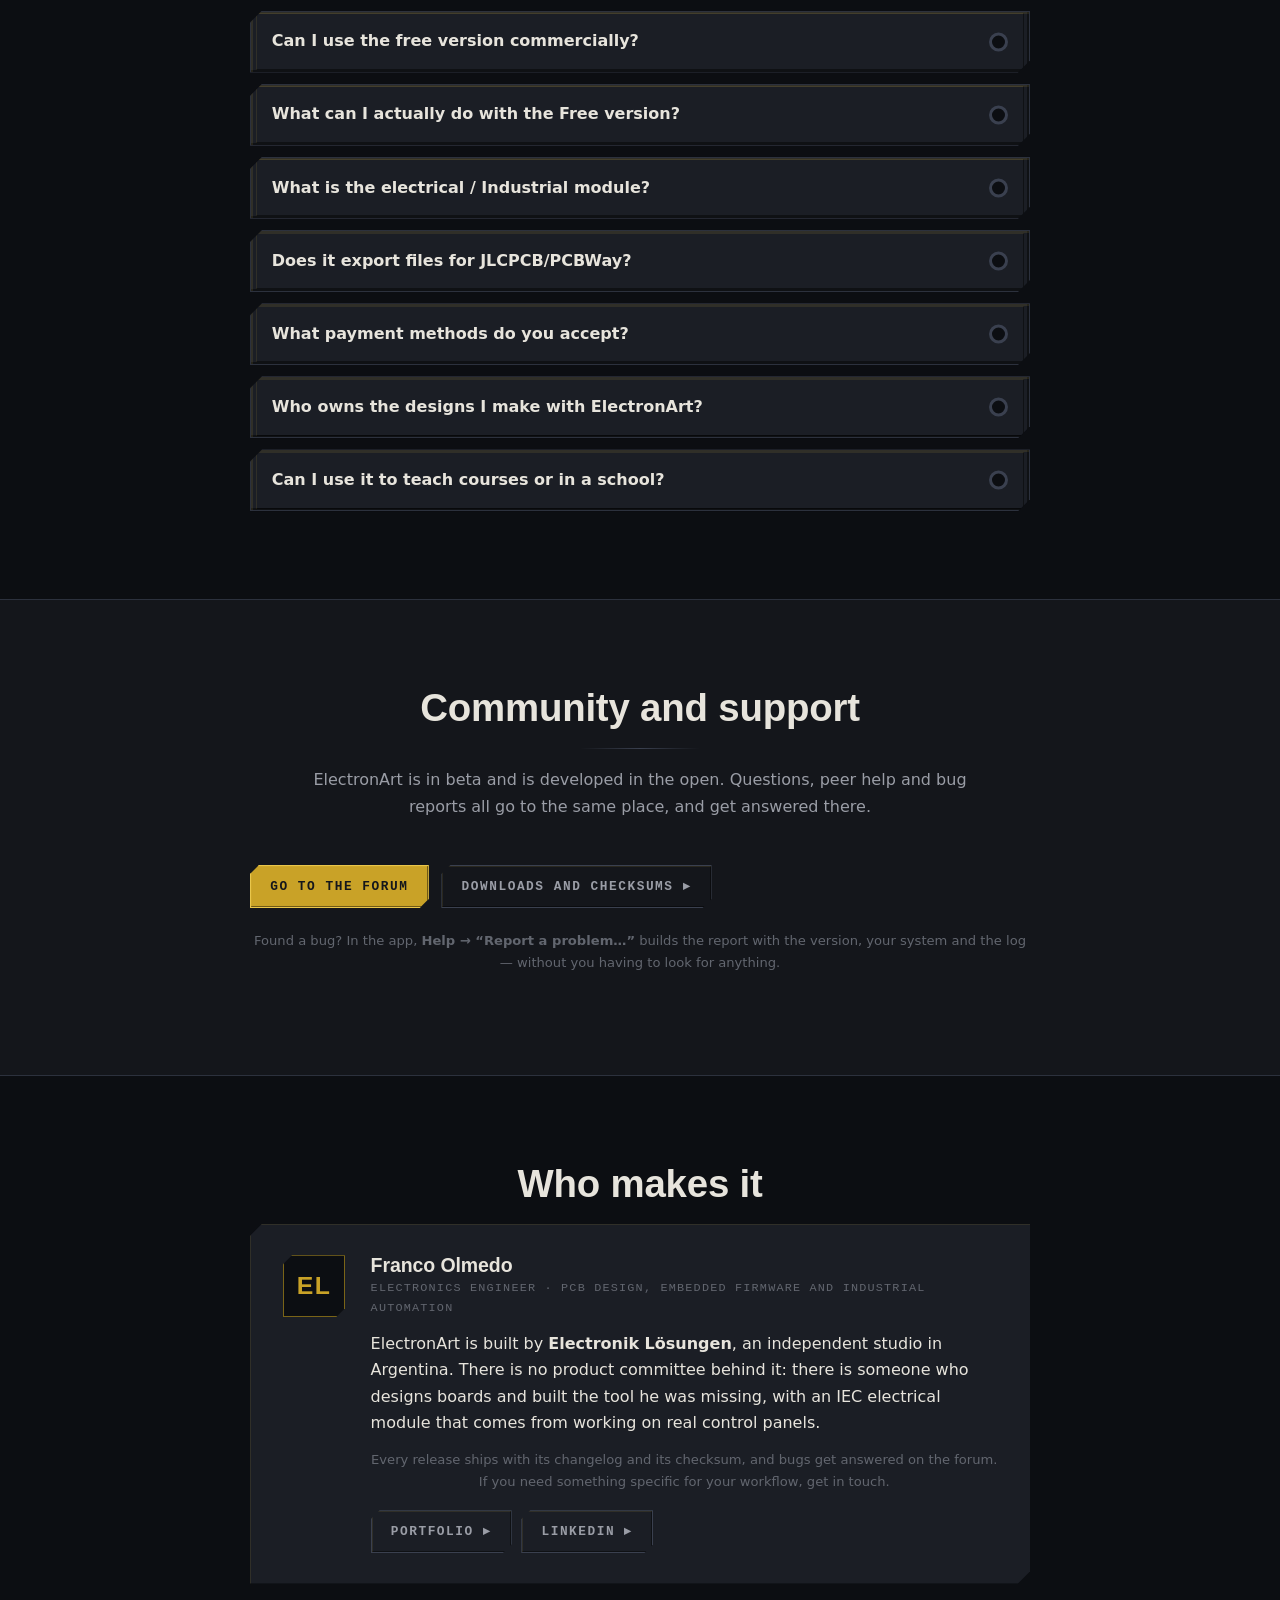
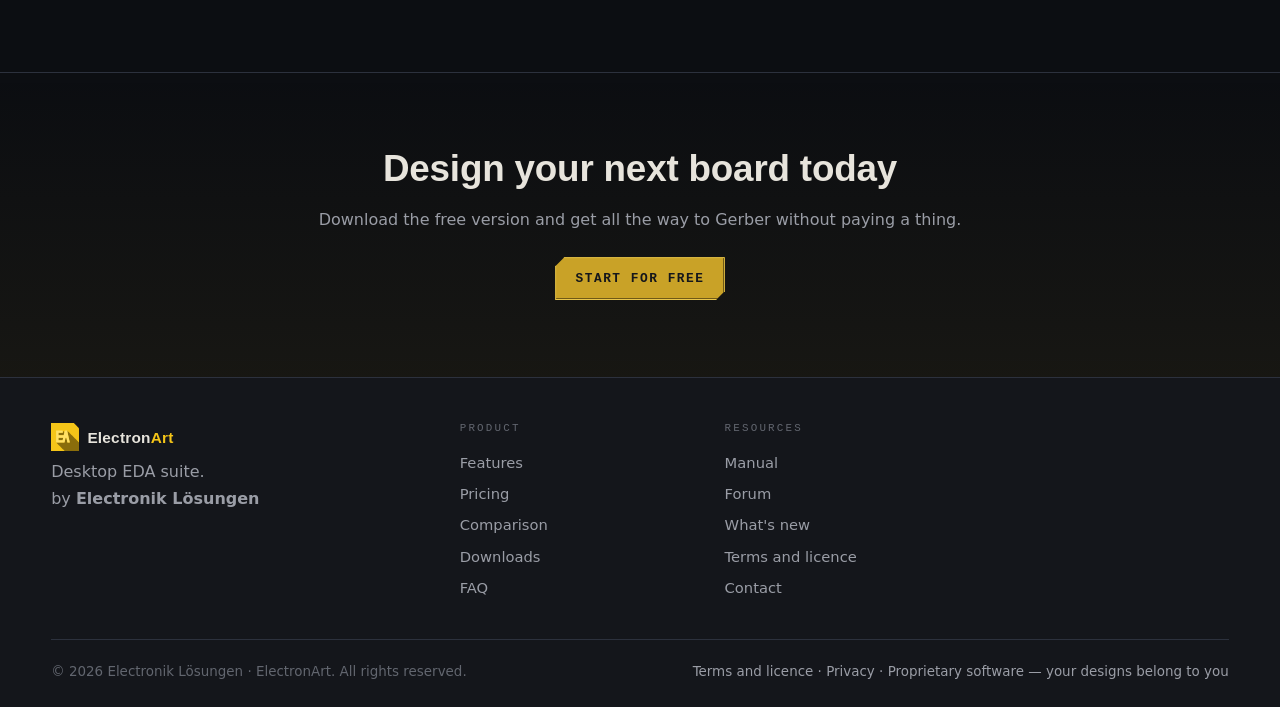
==== commit 5eff3609: "Actualiza el lanzamiento con Triana" ====
--- a/index.html
+++ b/index.html
@@ -292,17 +292,17 @@
   </section>
 
   <!-- ───────────────── Lanzamiento: Triana diseña una placa ───────────────── -->
-  <!-- El video de lanzamiento: la intro de marca, el visor 3D real y el
-       programa de verdad con Triana diseñando una placa de cero. Lleva controles
+  <!-- El video de lanzamiento: intro de marca, una vista 3D del resultado y el
+       programa real con Triana preparando y verificando una placa. Lleva controles
        para que se pueda mirar entero; autoplay silencioso al entrar en pantalla. -->
-  <section class="section video-seccion alt" aria-label="Mira a Triana diseñar una placa de cero">
+  <section class="section video-seccion alt" aria-label="Mira a Triana preparar y verificar una placa">
     <div class="container">
-      <h2 class="section-title">Mirá a Triana diseñar una placa, de cero</h2>
-      <p class="section-sub">Le pedís la placa y la hace: la coloca por circuito, la rutea en dos capas, vierte el plano de masa, la mira en 3D y la simula. Grabado dentro del programa real.</p>
+      <h2 class="section-title">Mirá a Triana preparar y verificar una placa</h2>
+      <p class="section-sub">Le pedís el trabajo y lo ejecuta: ordena la colocación, define cuatro capas, rutea, vierte el plano de masa interno, corre el DRC y simula. Grabado dentro del programa real.</p>
       <div class="video-caja">
         <video id="ea-lanzamiento" poster="assets/video/lanzamiento-poster.jpg"
                controls muted playsinline loop preload="metadata"
-               aria-label="Video de lanzamiento de ElectronArt: intro de marca, visor 3D real y el asistente Triana diseñando una placa de cero dentro del programa.">
+               aria-label="Video de lanzamiento de ElectronArt: vista 3D y el asistente Triana preparando y verificando una placa dentro del programa.">
           <source src="assets/video/lanzamiento.mp4" type="video/mp4" />
           Tu navegador no puede reproducir este video.
         </video>
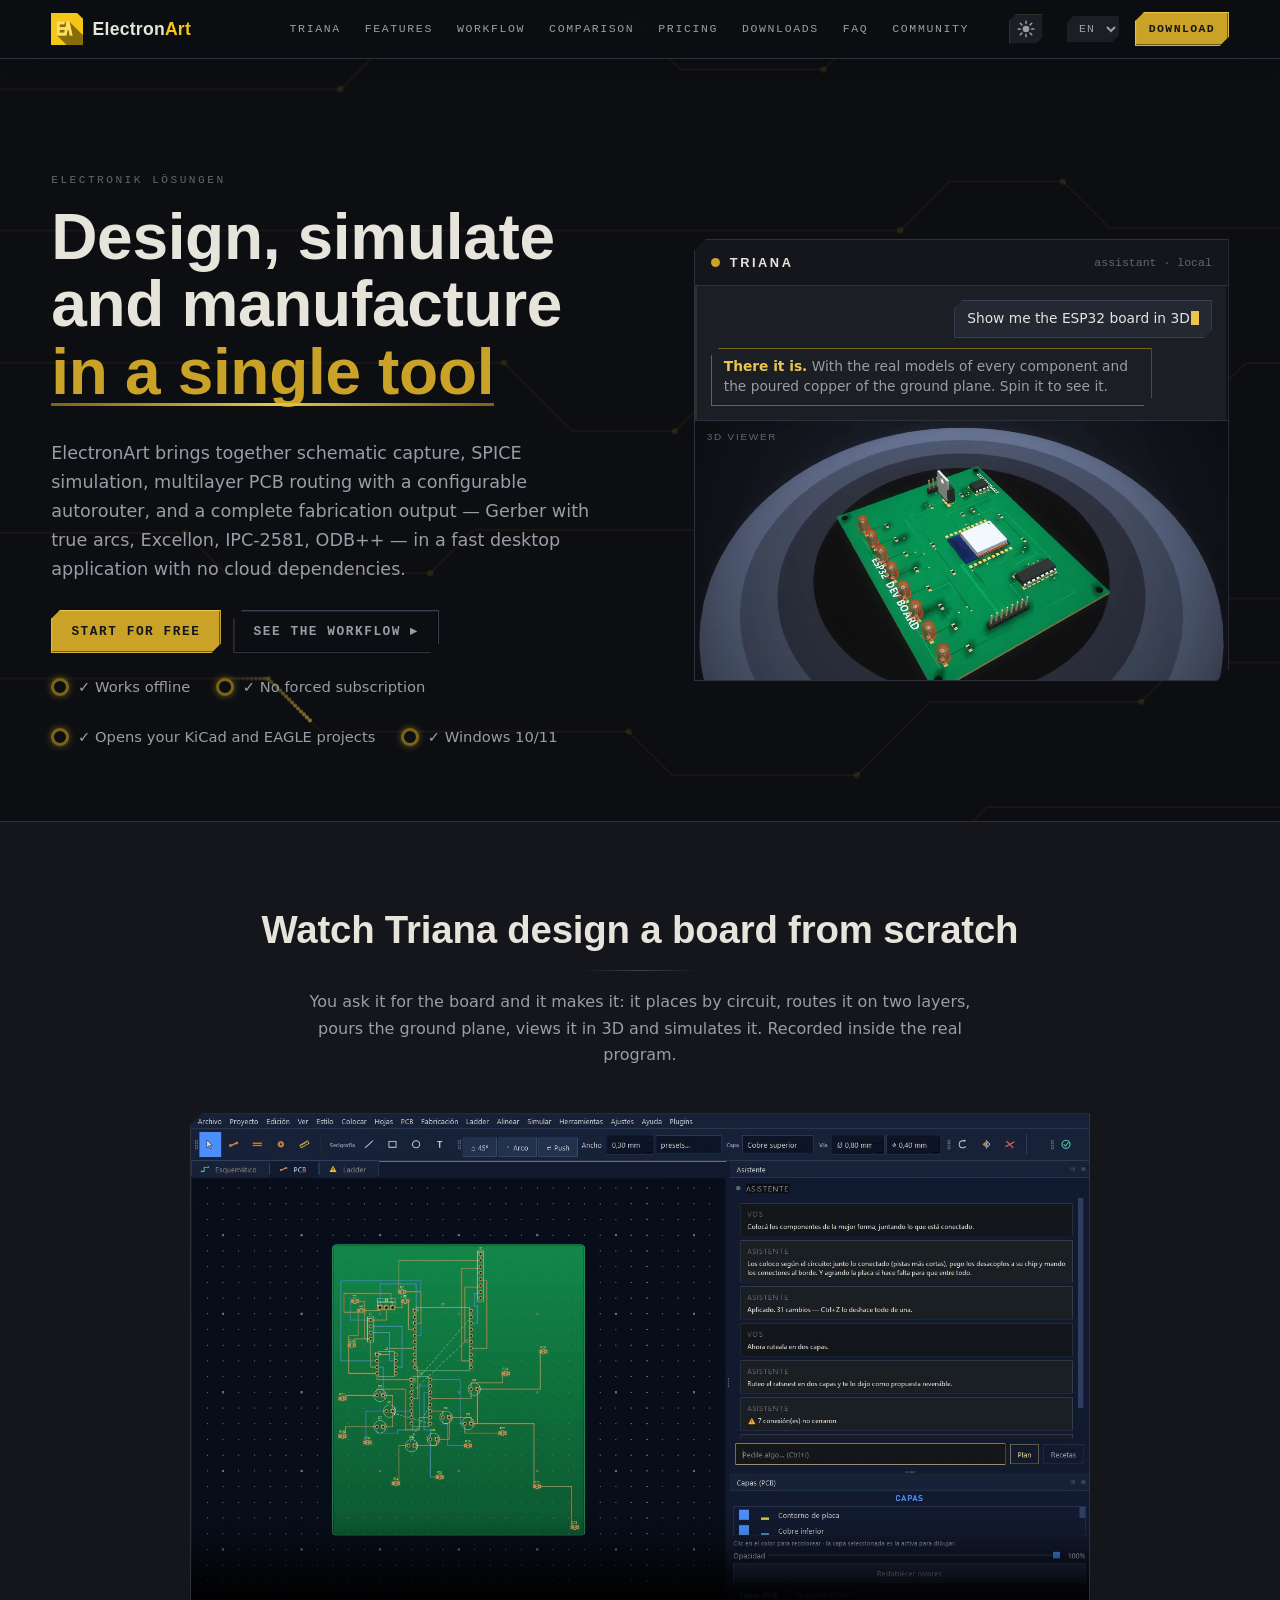
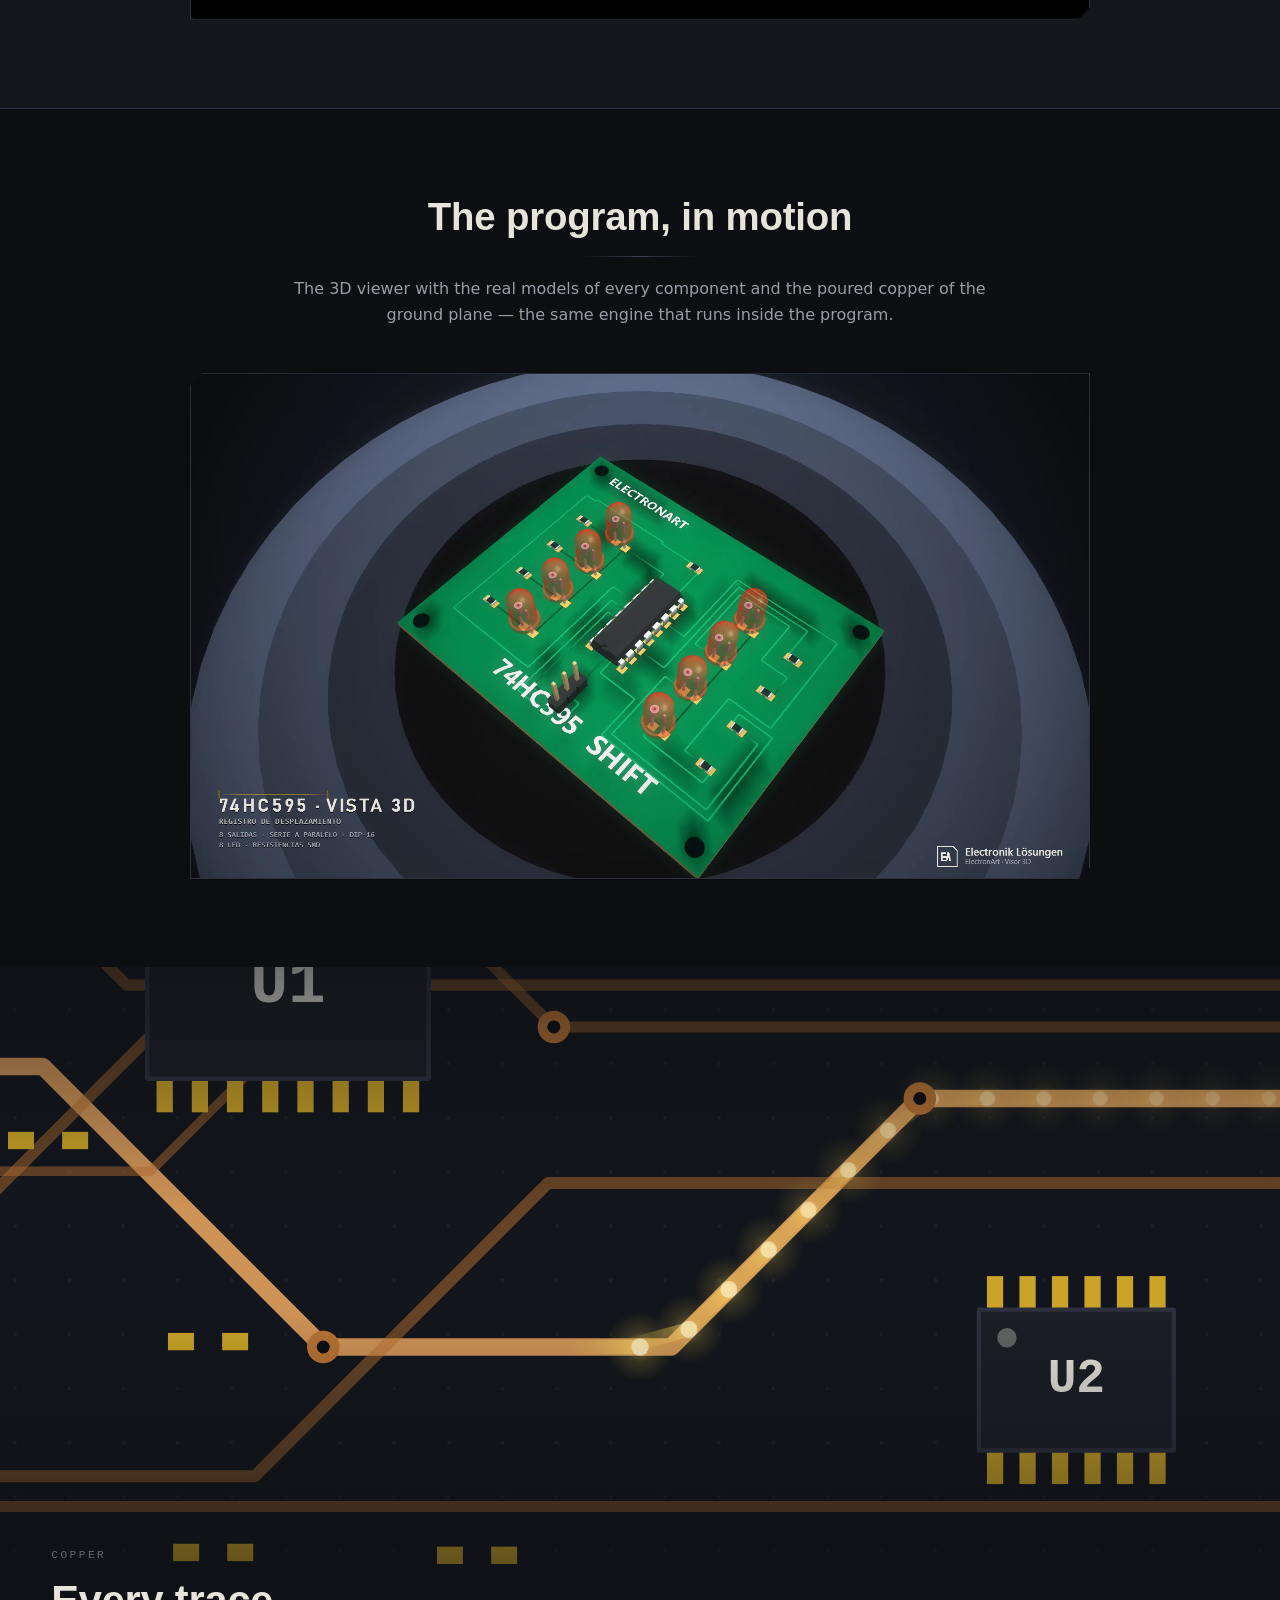
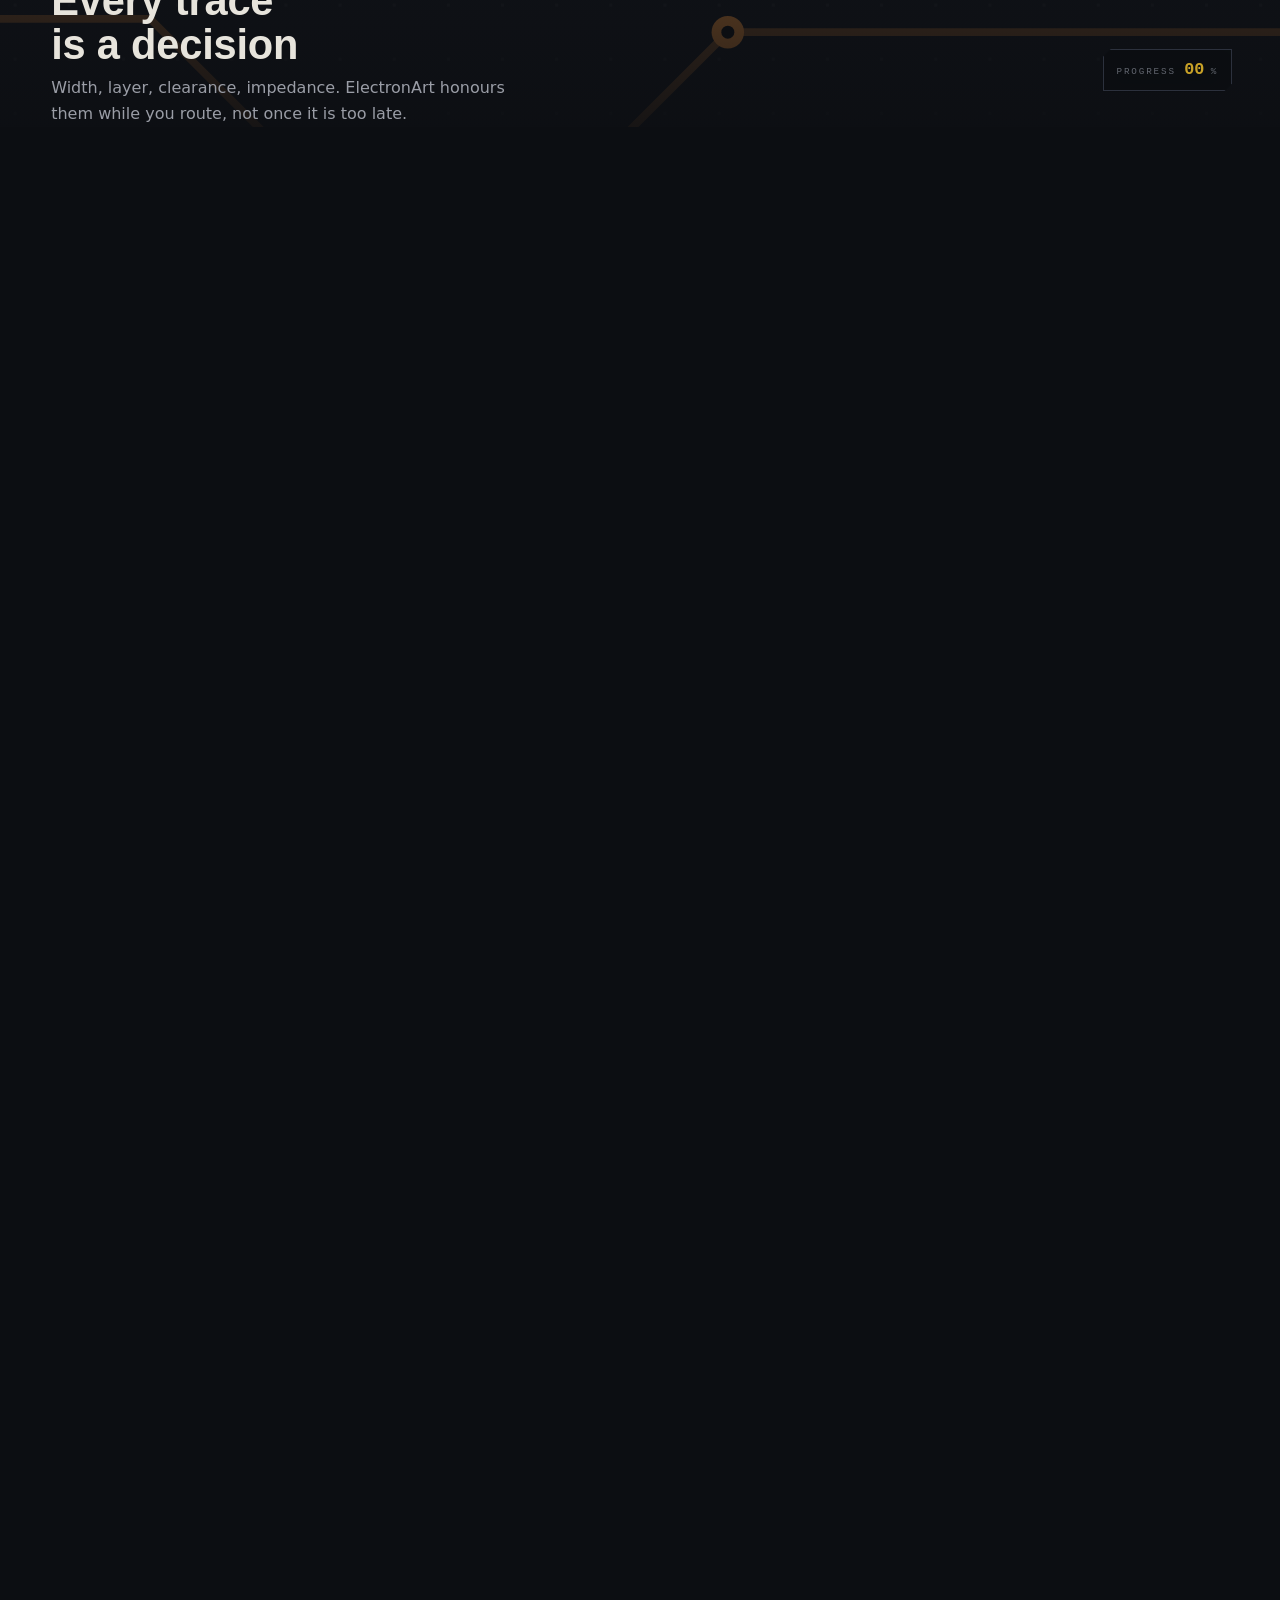
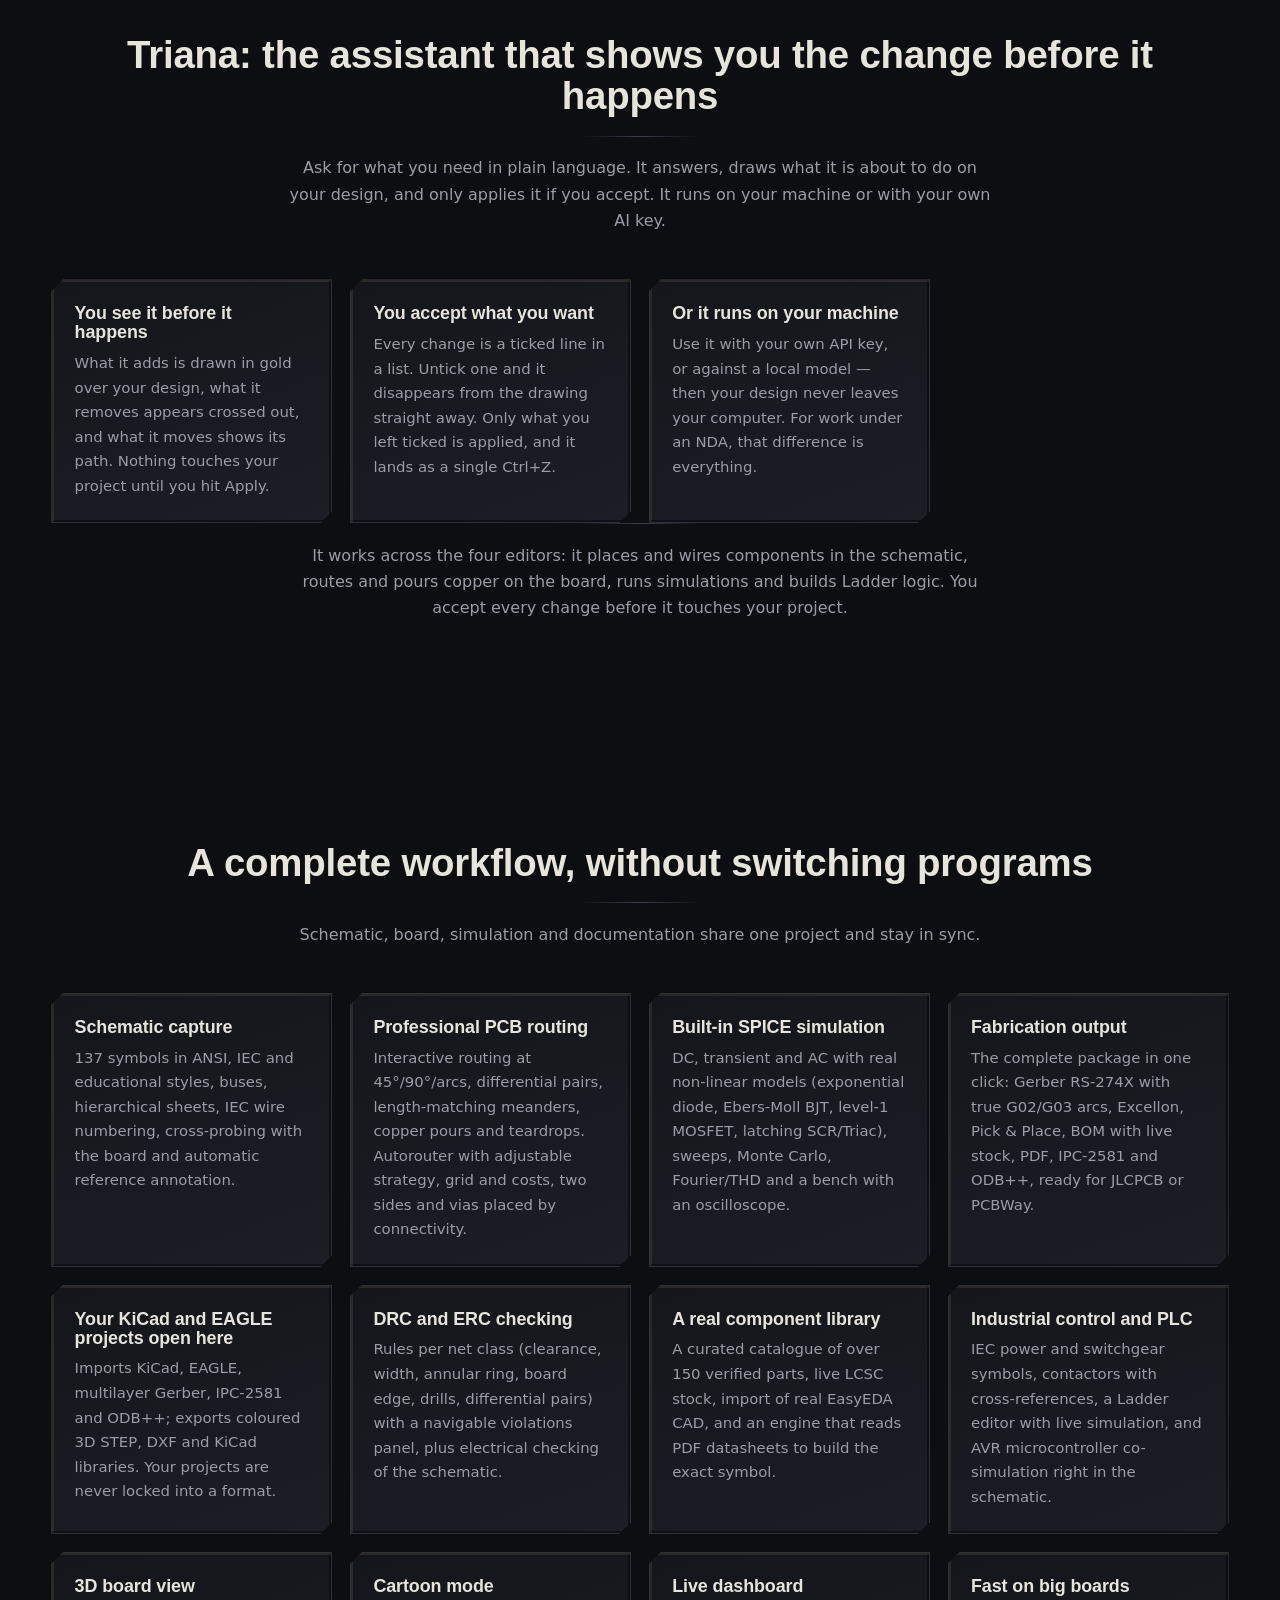
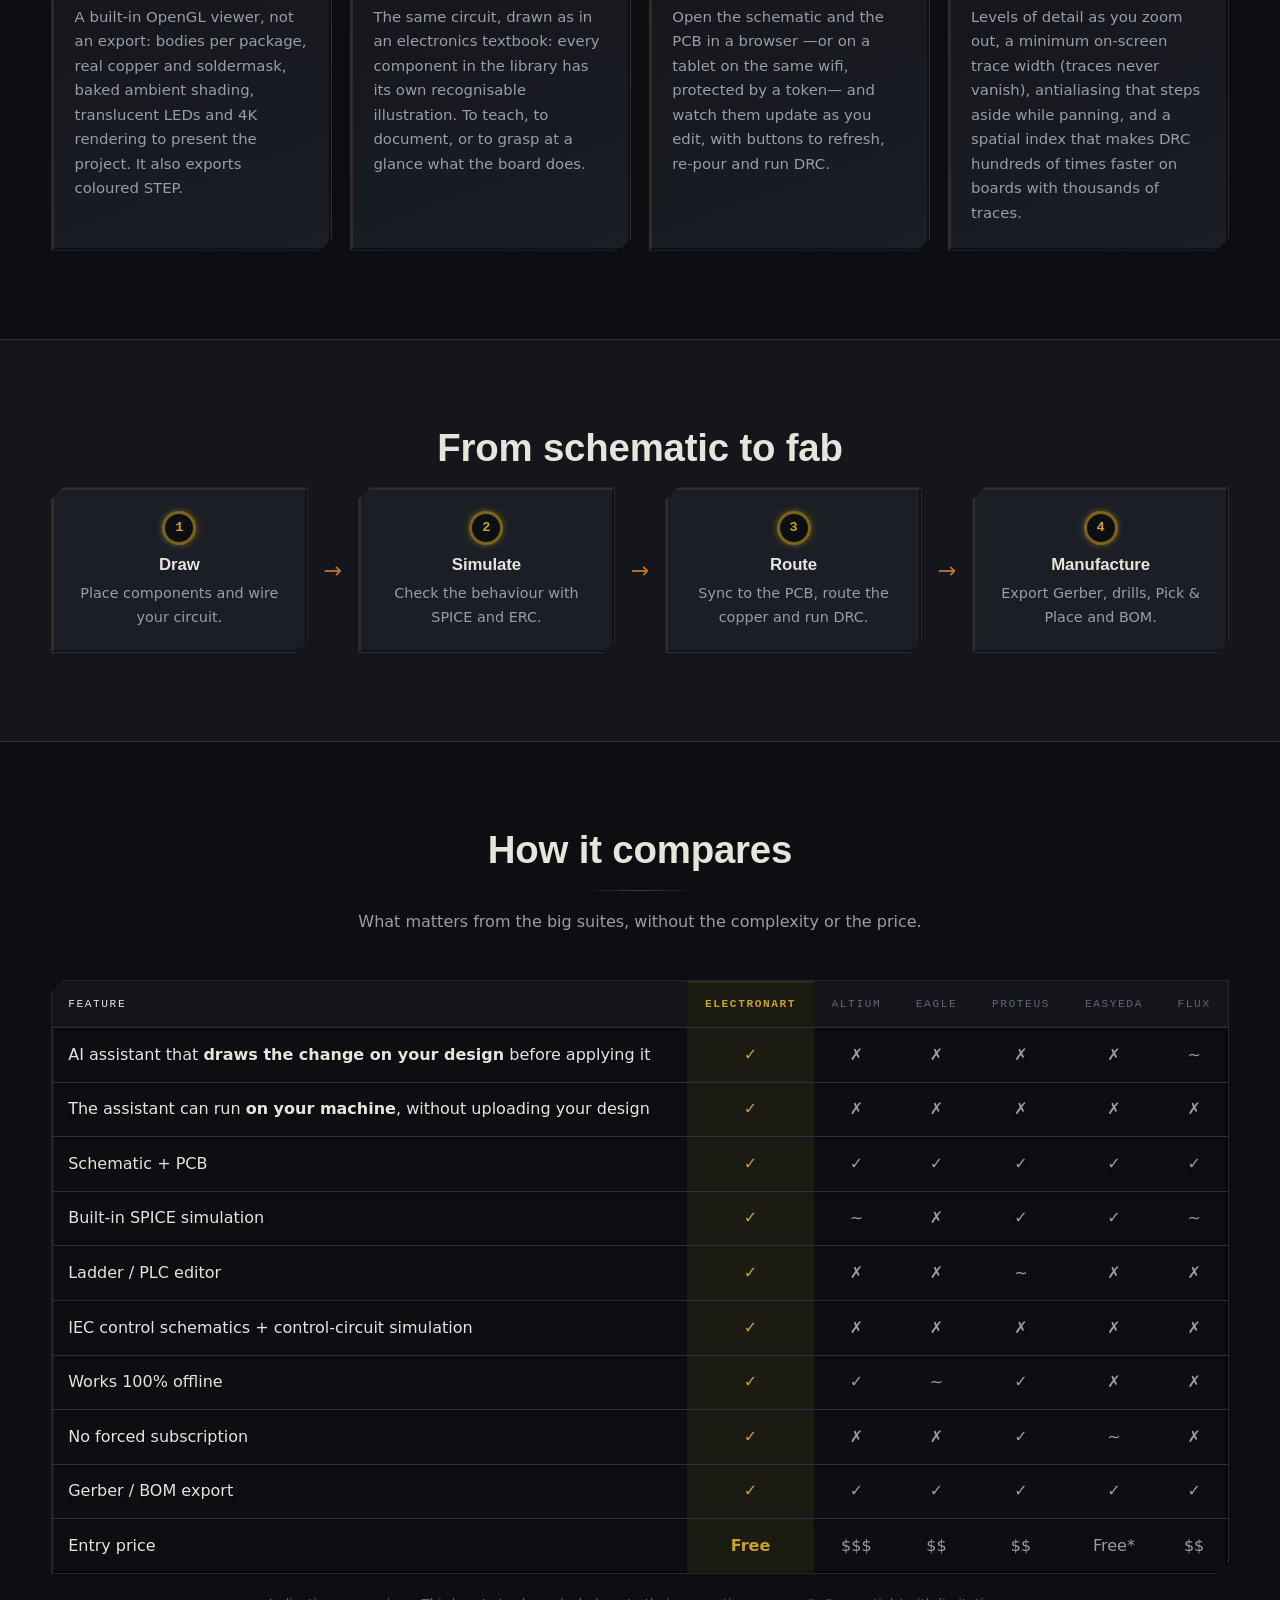
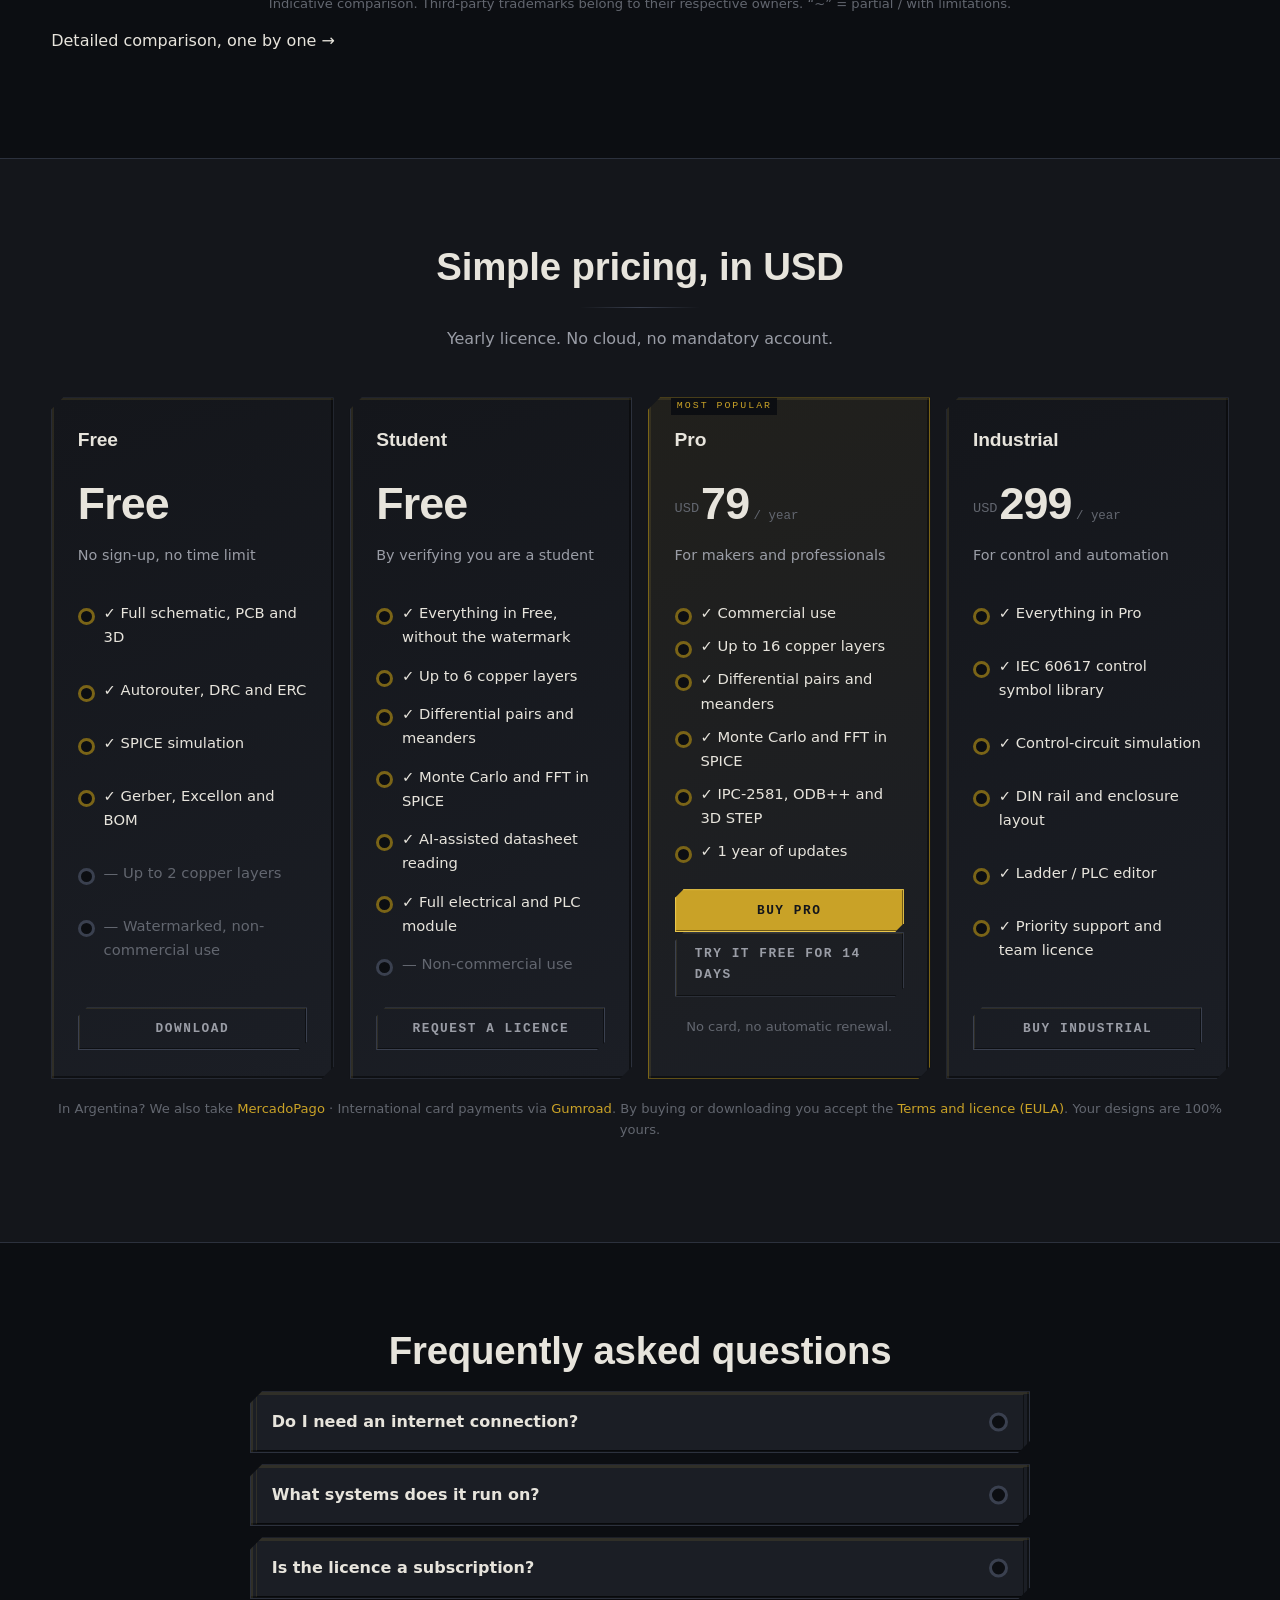
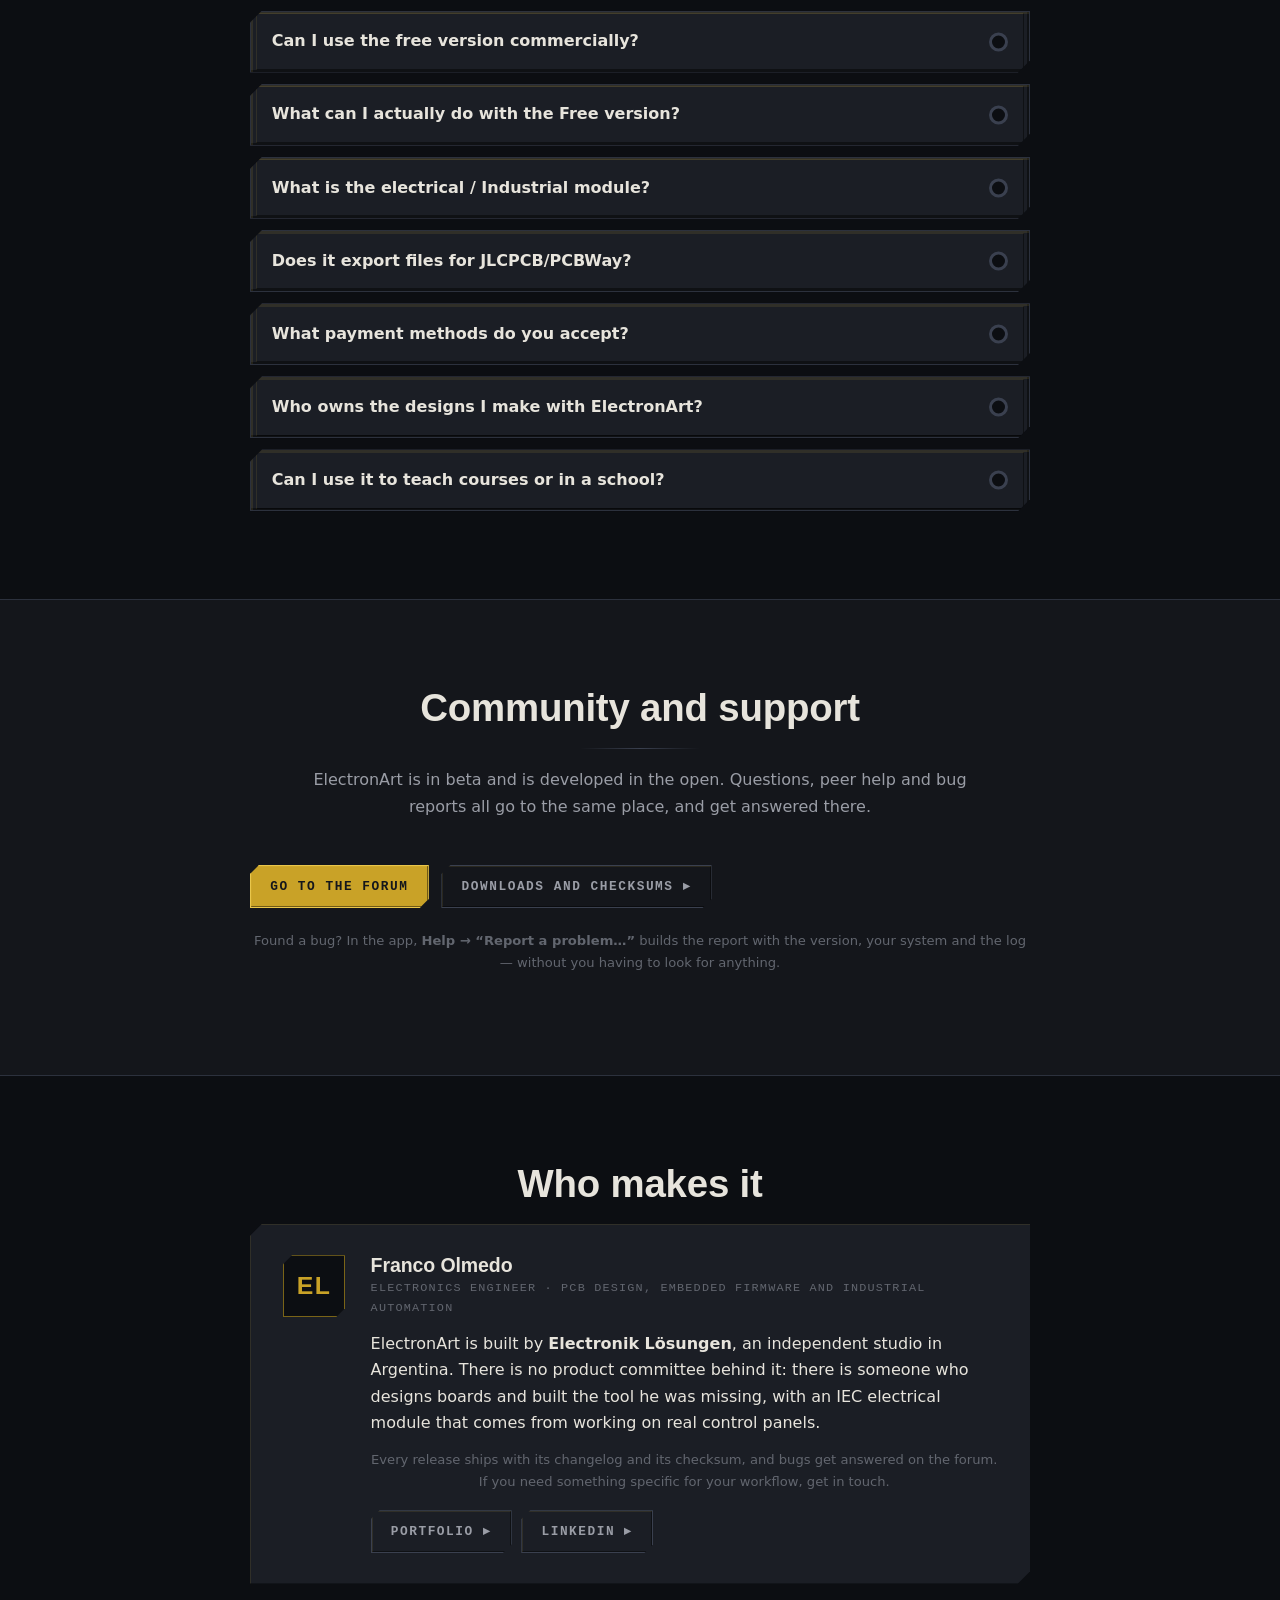
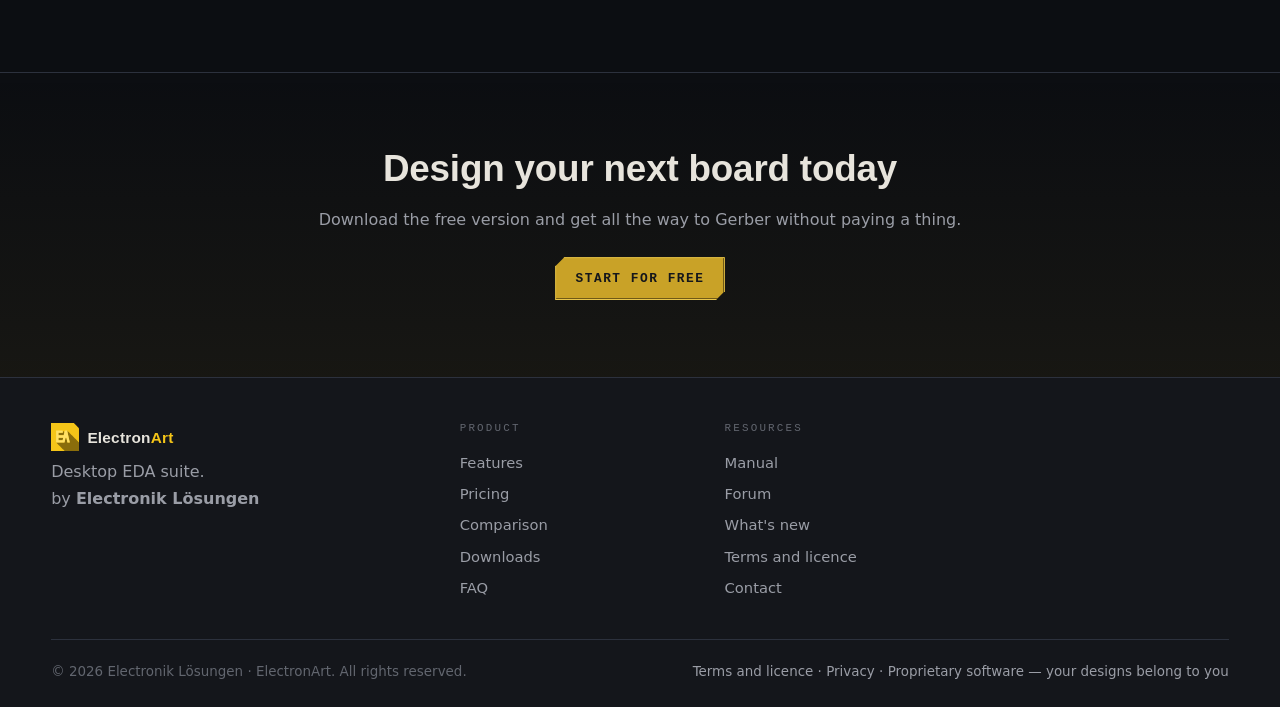
==== commit d4a40f3a: "Revert "Actualiza el lanzamiento con Triana" This reverts commit 5eff3609d4558d3284a570f3dadffd909b3" ====
--- a/index.html
+++ b/index.html
@@ -292,17 +292,17 @@
   </section>
 
   <!-- ───────────────── Lanzamiento: Triana diseña una placa ───────────────── -->
-  <!-- El video de lanzamiento: intro de marca, una vista 3D del resultado y el
-       programa real con Triana preparando y verificando una placa. Lleva controles
+  <!-- El video de lanzamiento: la intro de marca, el visor 3D real y el
+       programa de verdad con Triana diseñando una placa de cero. Lleva controles
        para que se pueda mirar entero; autoplay silencioso al entrar en pantalla. -->
-  <section class="section video-seccion alt" aria-label="Mira a Triana preparar y verificar una placa">
+  <section class="section video-seccion alt" aria-label="Mira a Triana diseñar una placa de cero">
     <div class="container">
-      <h2 class="section-title">Mirá a Triana preparar y verificar una placa</h2>
-      <p class="section-sub">Le pedís el trabajo y lo ejecuta: ordena la colocación, define cuatro capas, rutea, vierte el plano de masa interno, corre el DRC y simula. Grabado dentro del programa real.</p>
+      <h2 class="section-title">Mirá a Triana diseñar una placa, de cero</h2>
+      <p class="section-sub">Le pedís la placa y la hace: la coloca por circuito, la rutea en dos capas, vierte el plano de masa, la mira en 3D y la simula. Grabado dentro del programa real.</p>
       <div class="video-caja">
         <video id="ea-lanzamiento" poster="assets/video/lanzamiento-poster.jpg"
                controls muted playsinline loop preload="metadata"
-               aria-label="Video de lanzamiento de ElectronArt: vista 3D y el asistente Triana preparando y verificando una placa dentro del programa.">
+               aria-label="Video de lanzamiento de ElectronArt: intro de marca, visor 3D real y el asistente Triana diseñando una placa de cero dentro del programa.">
           <source src="assets/video/lanzamiento.mp4" type="video/mp4" />
           Tu navegador no puede reproducir este video.
         </video>
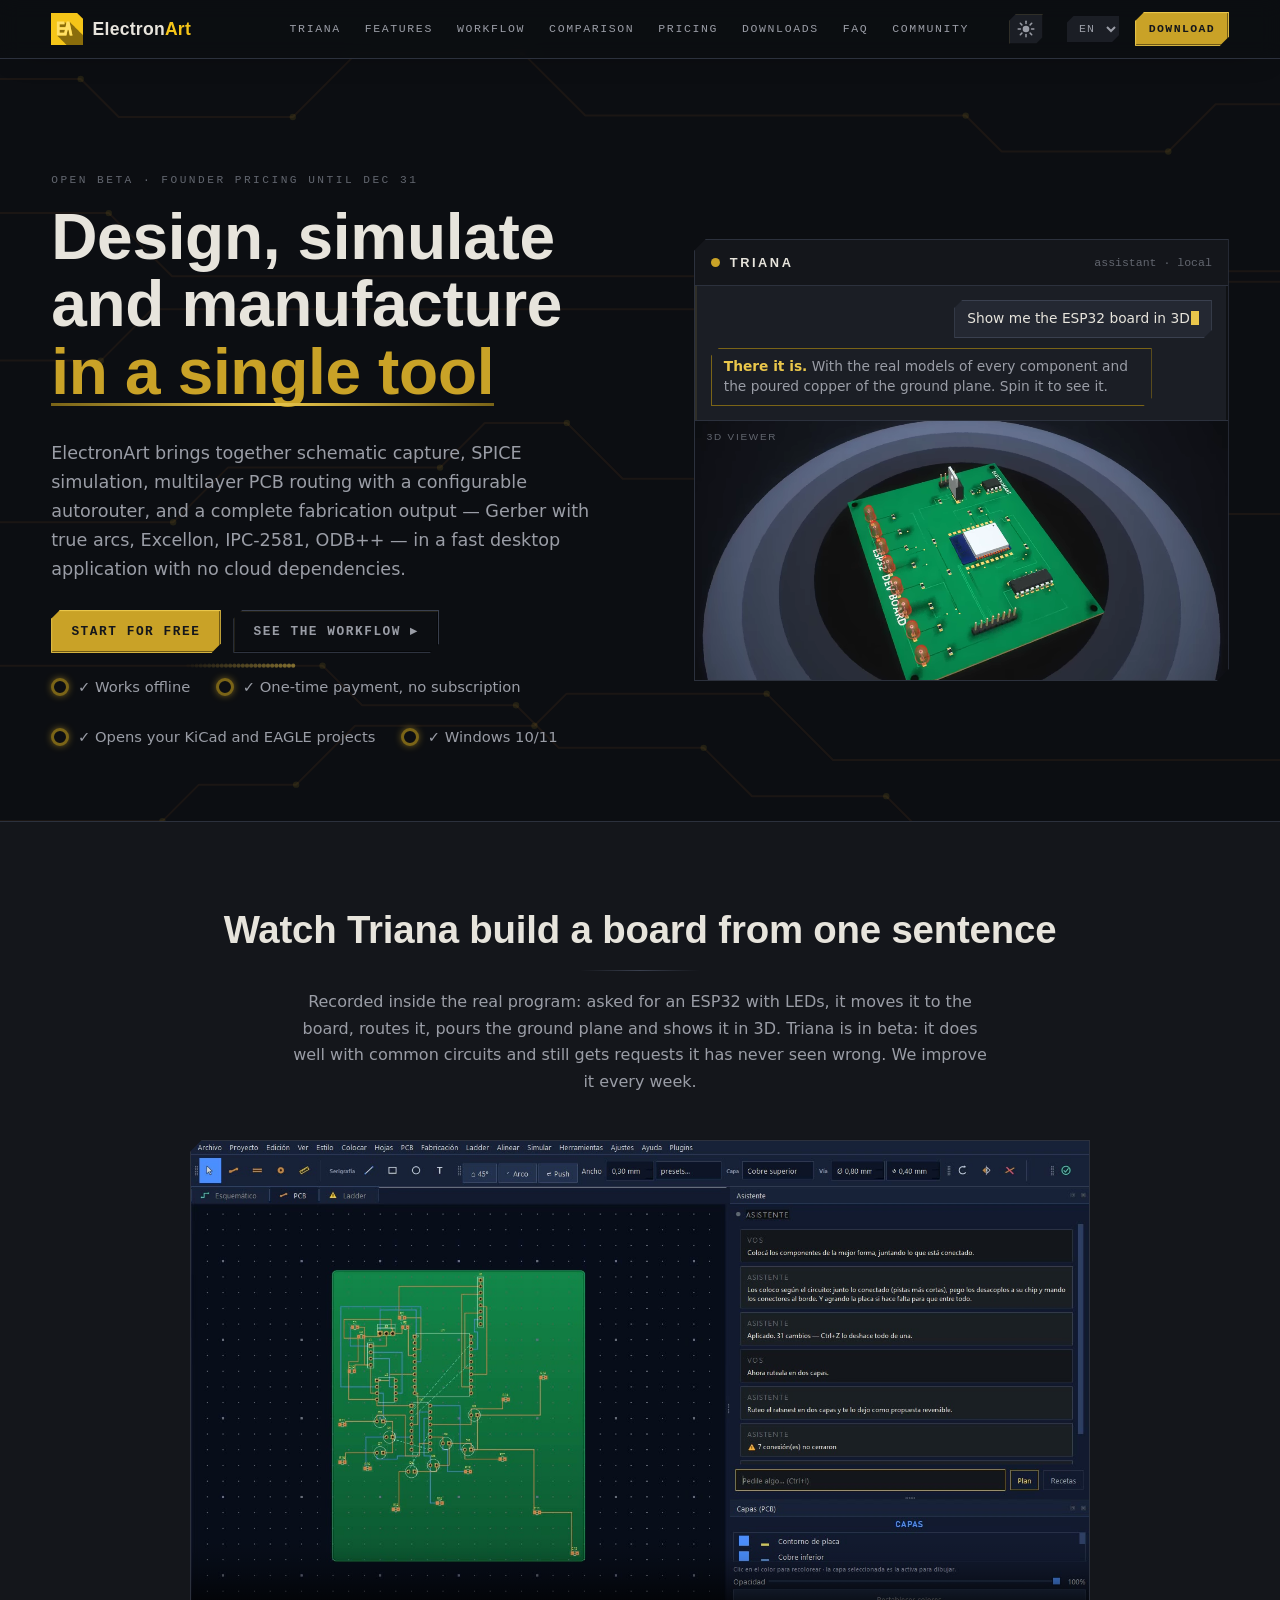
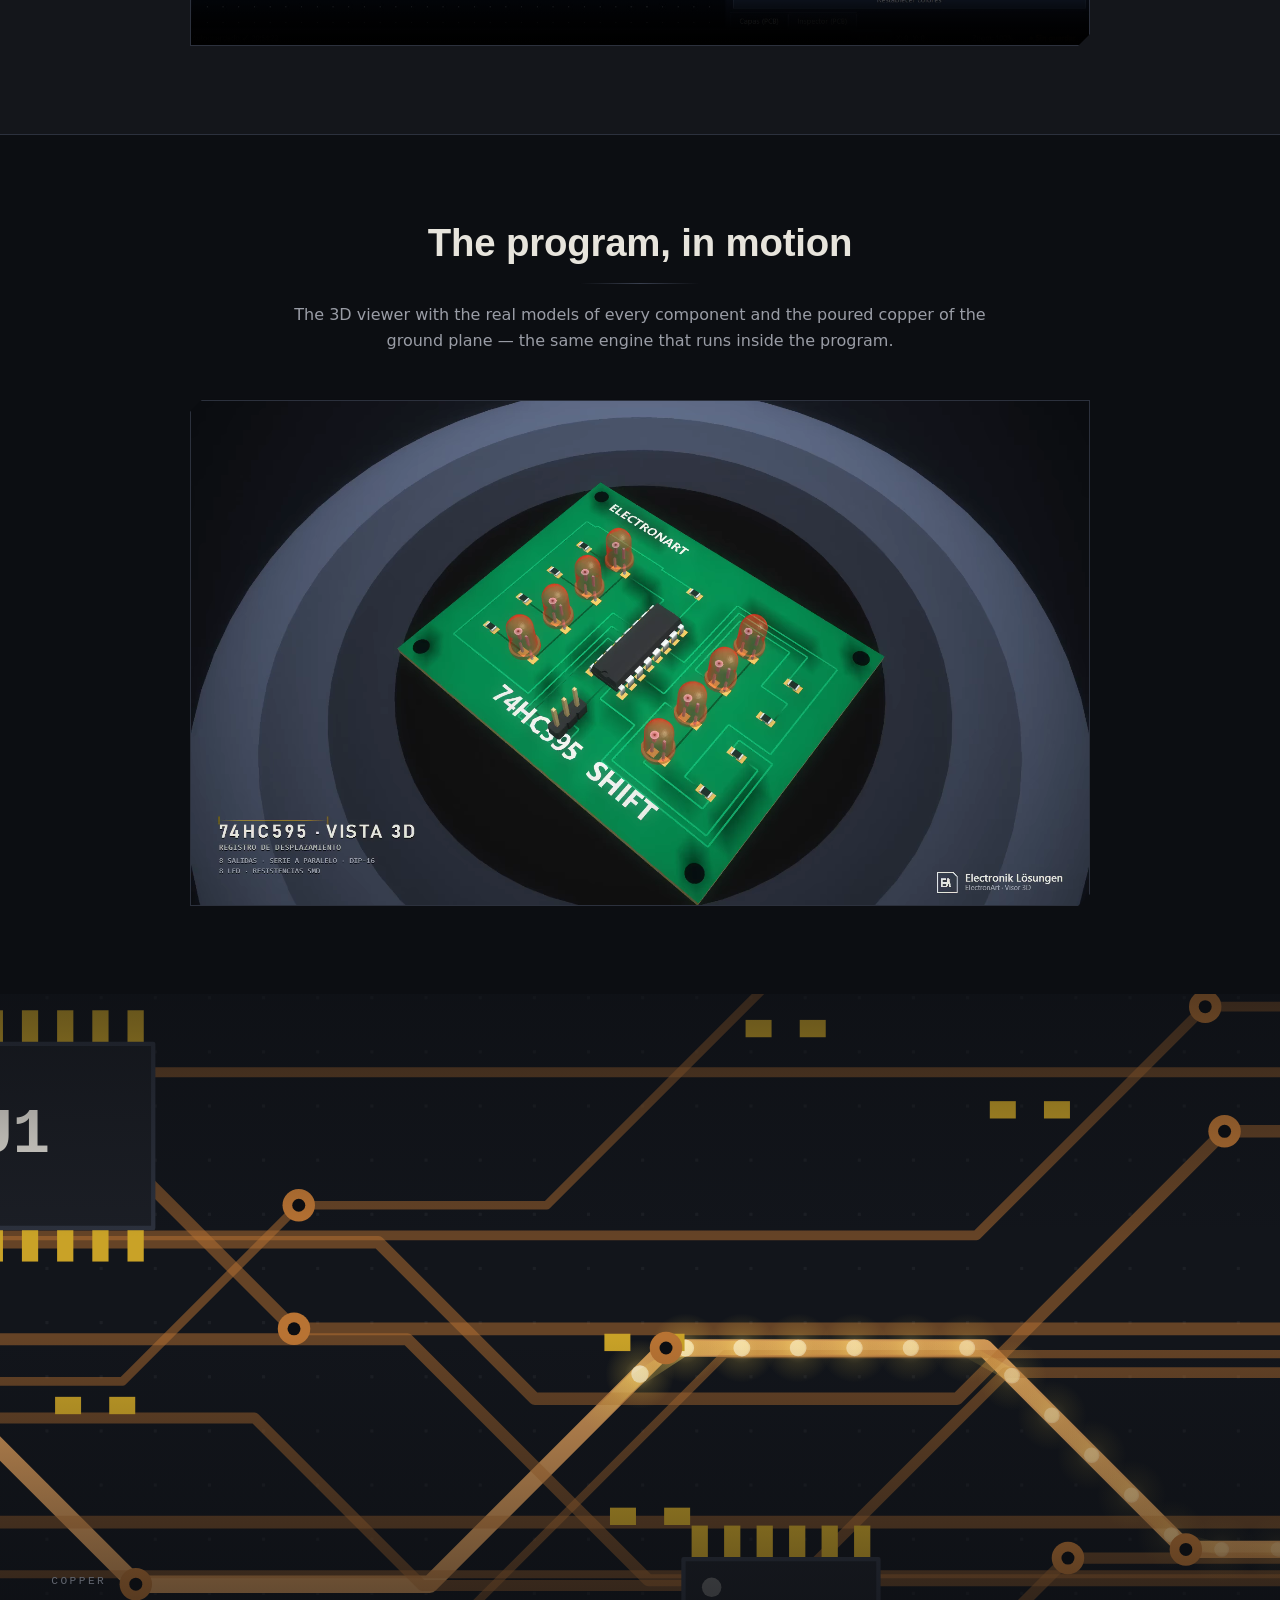
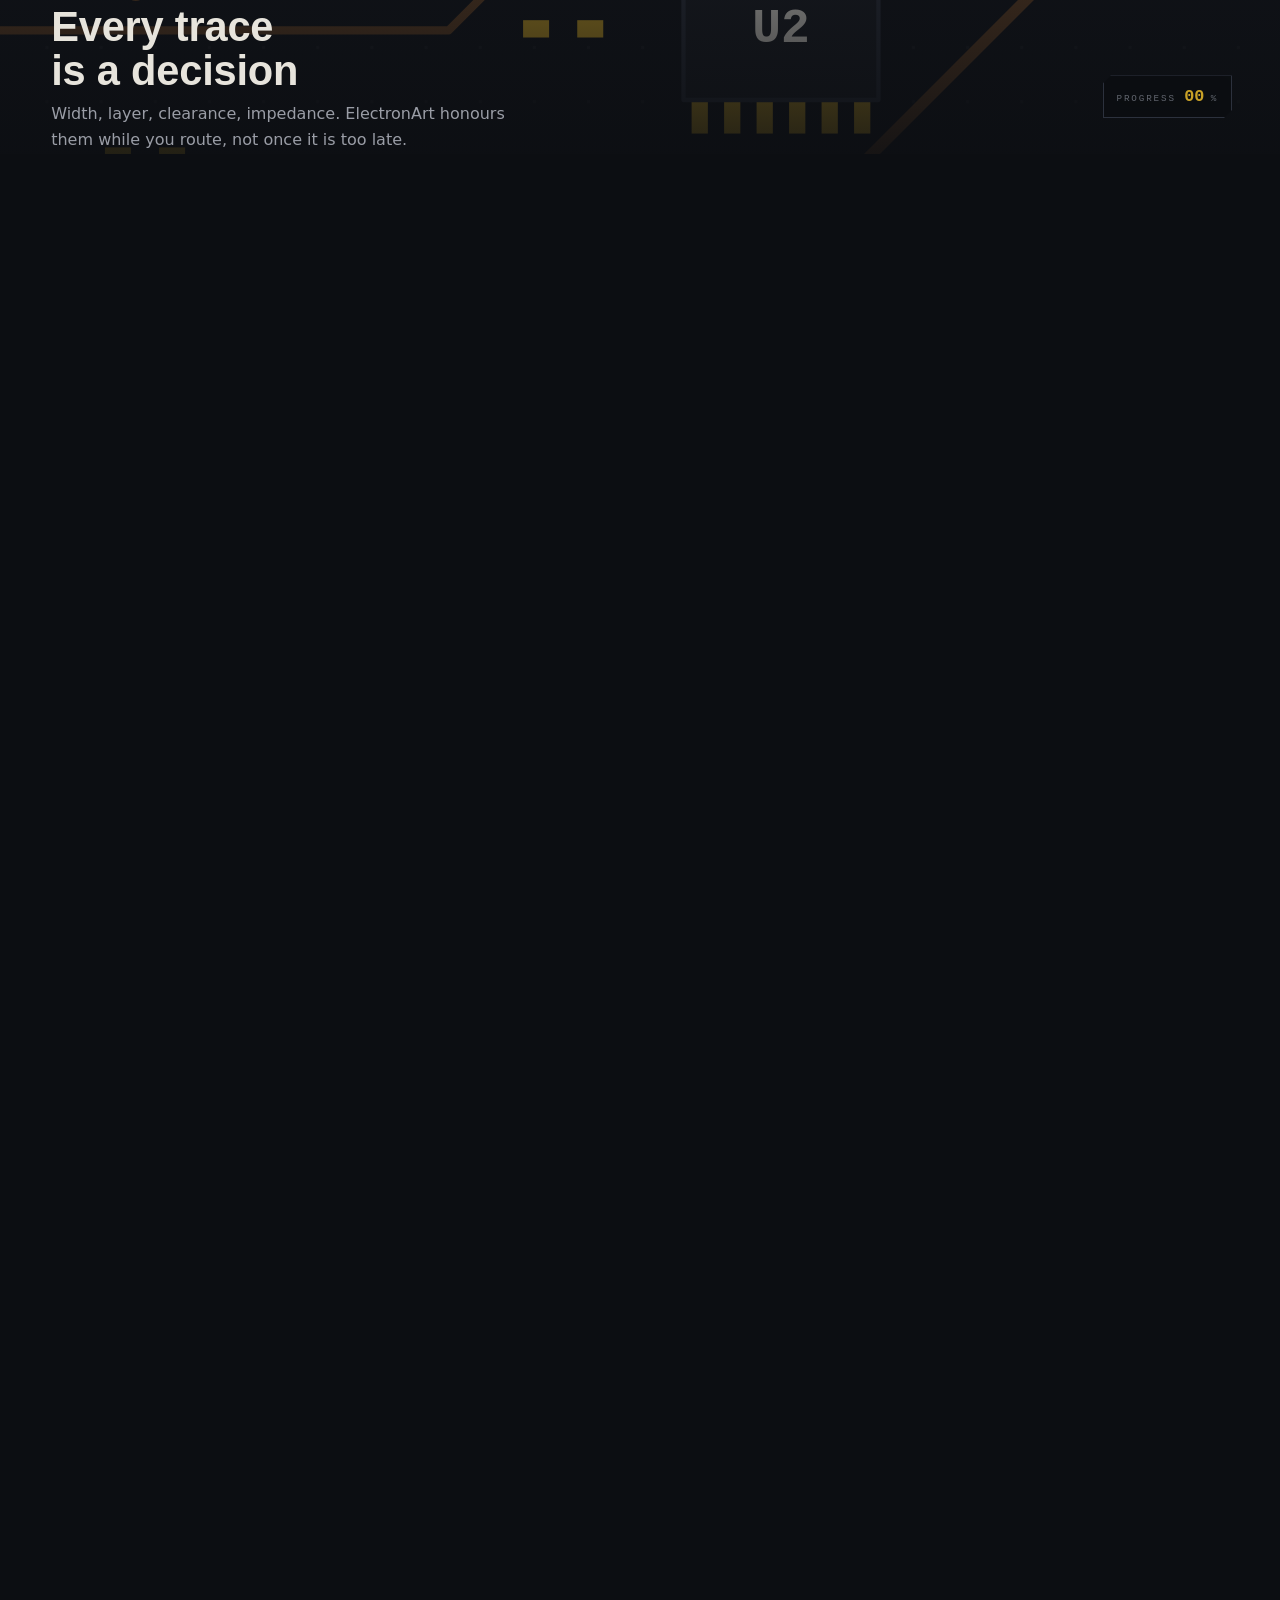
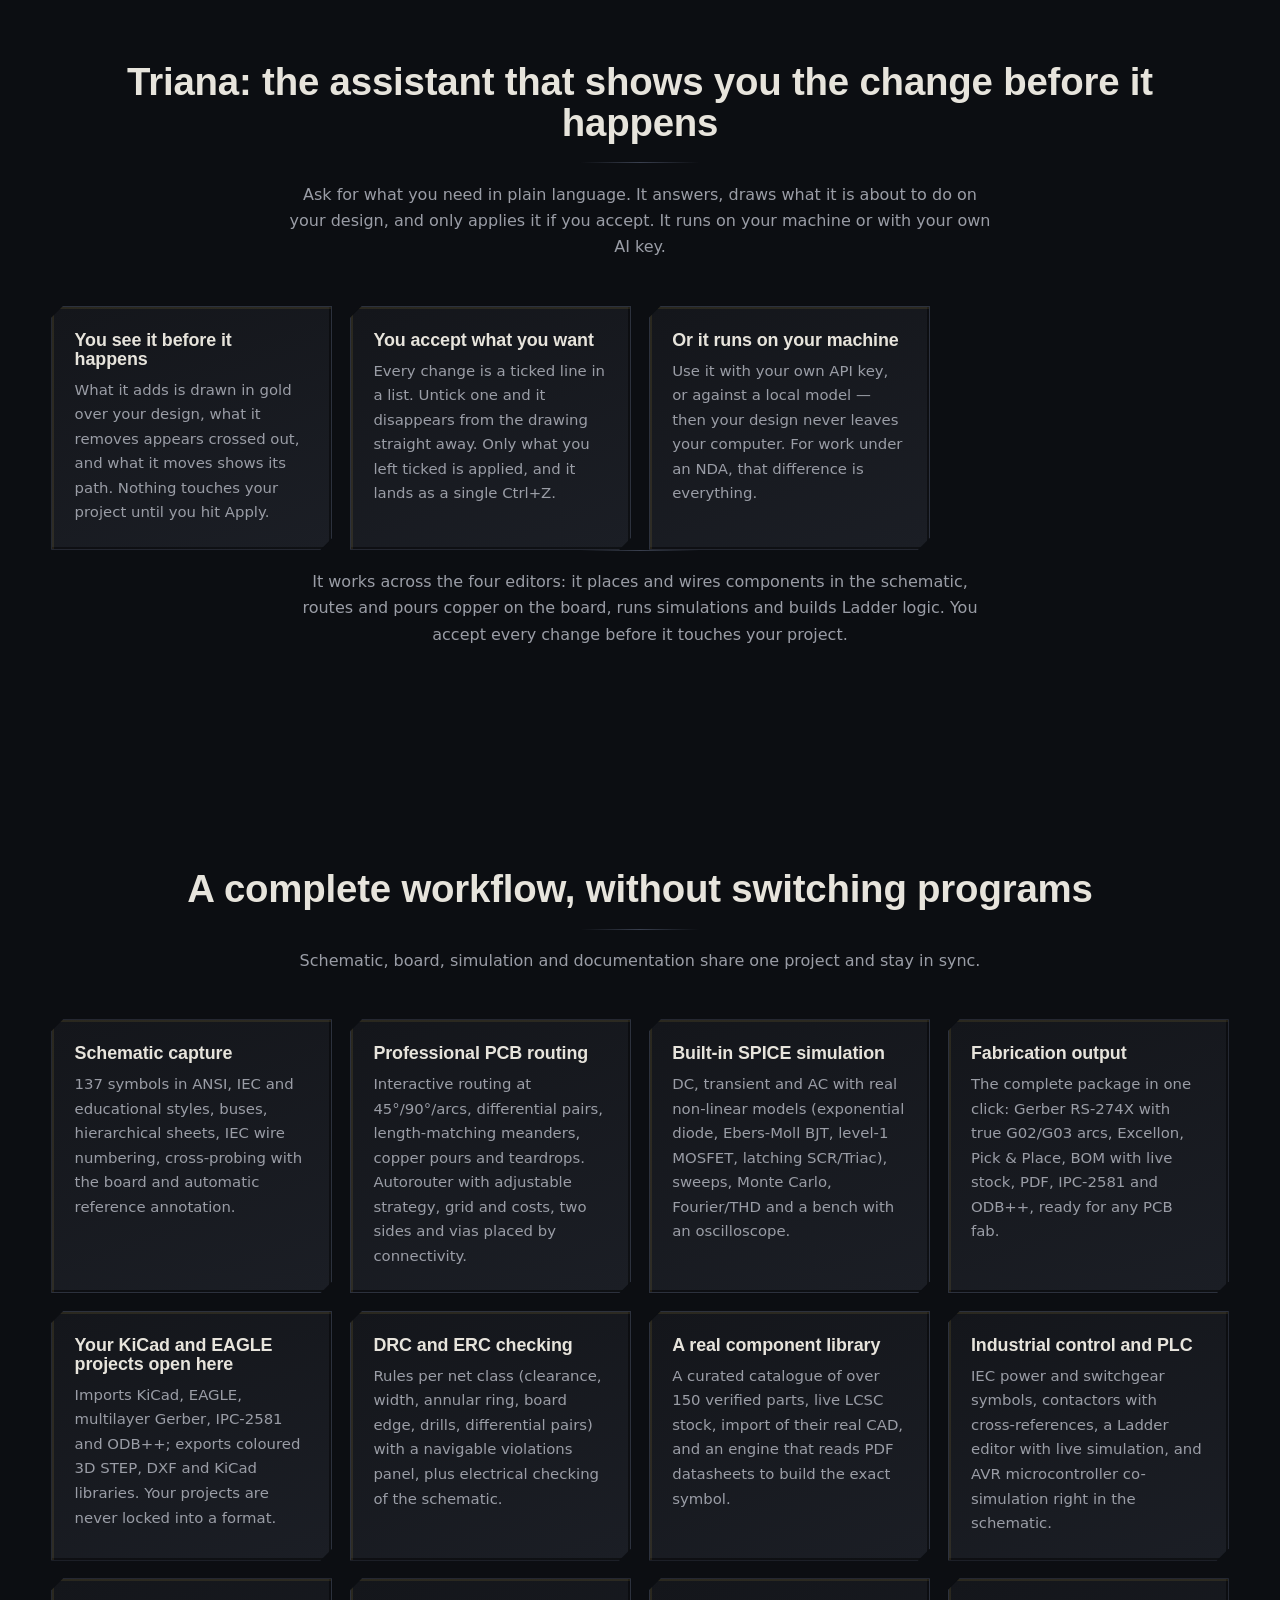
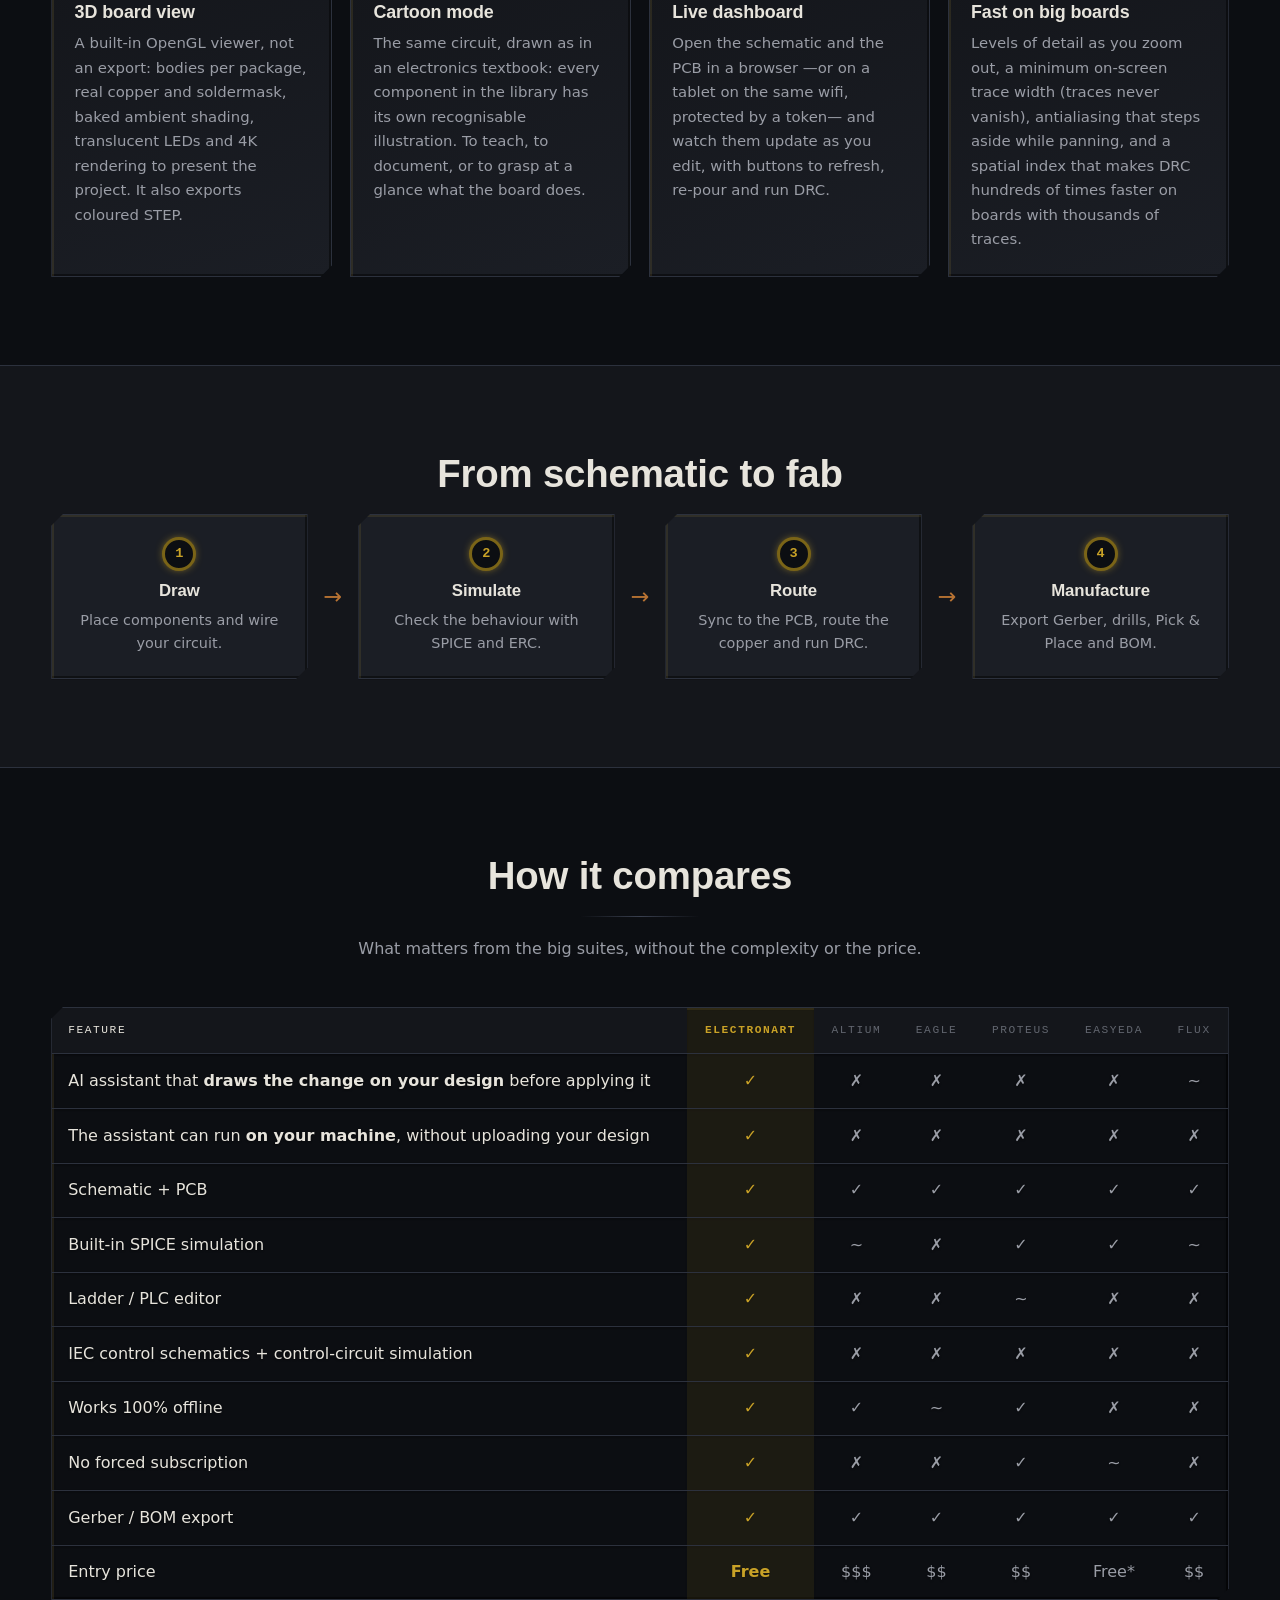
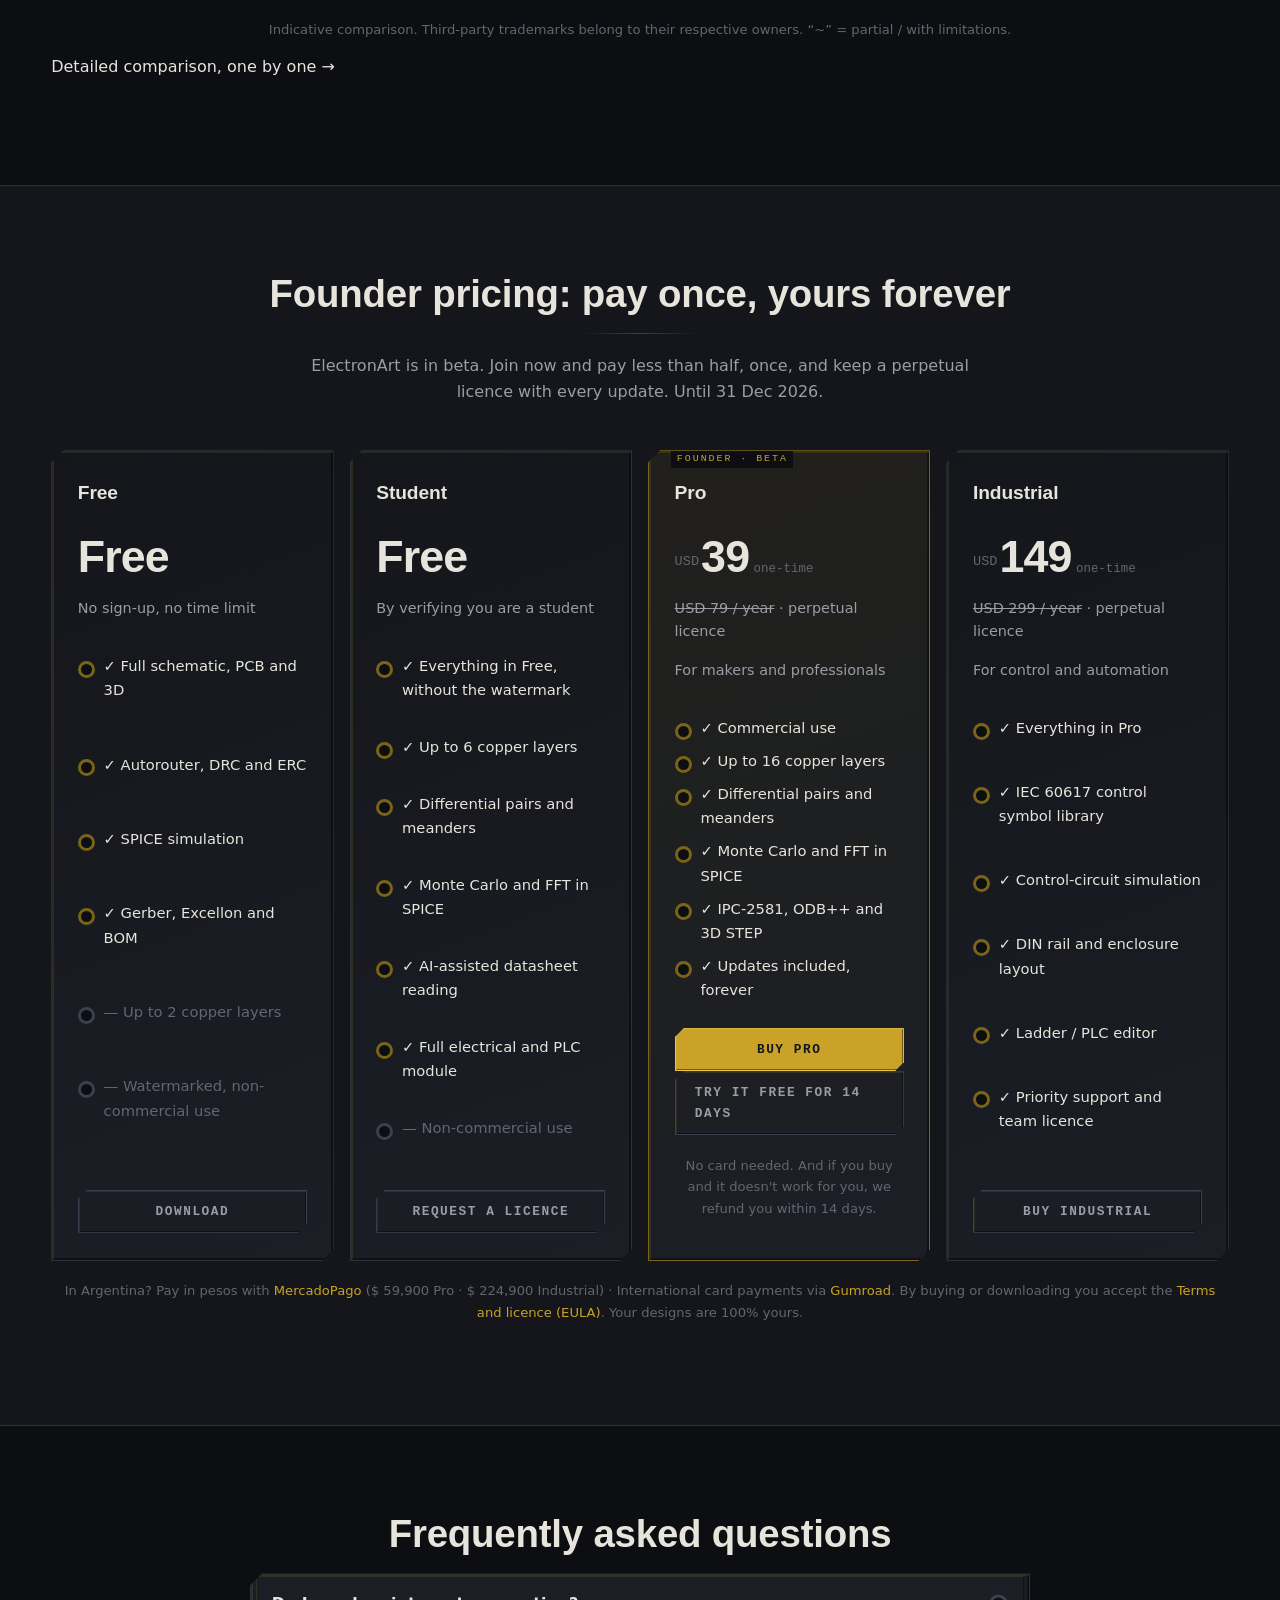
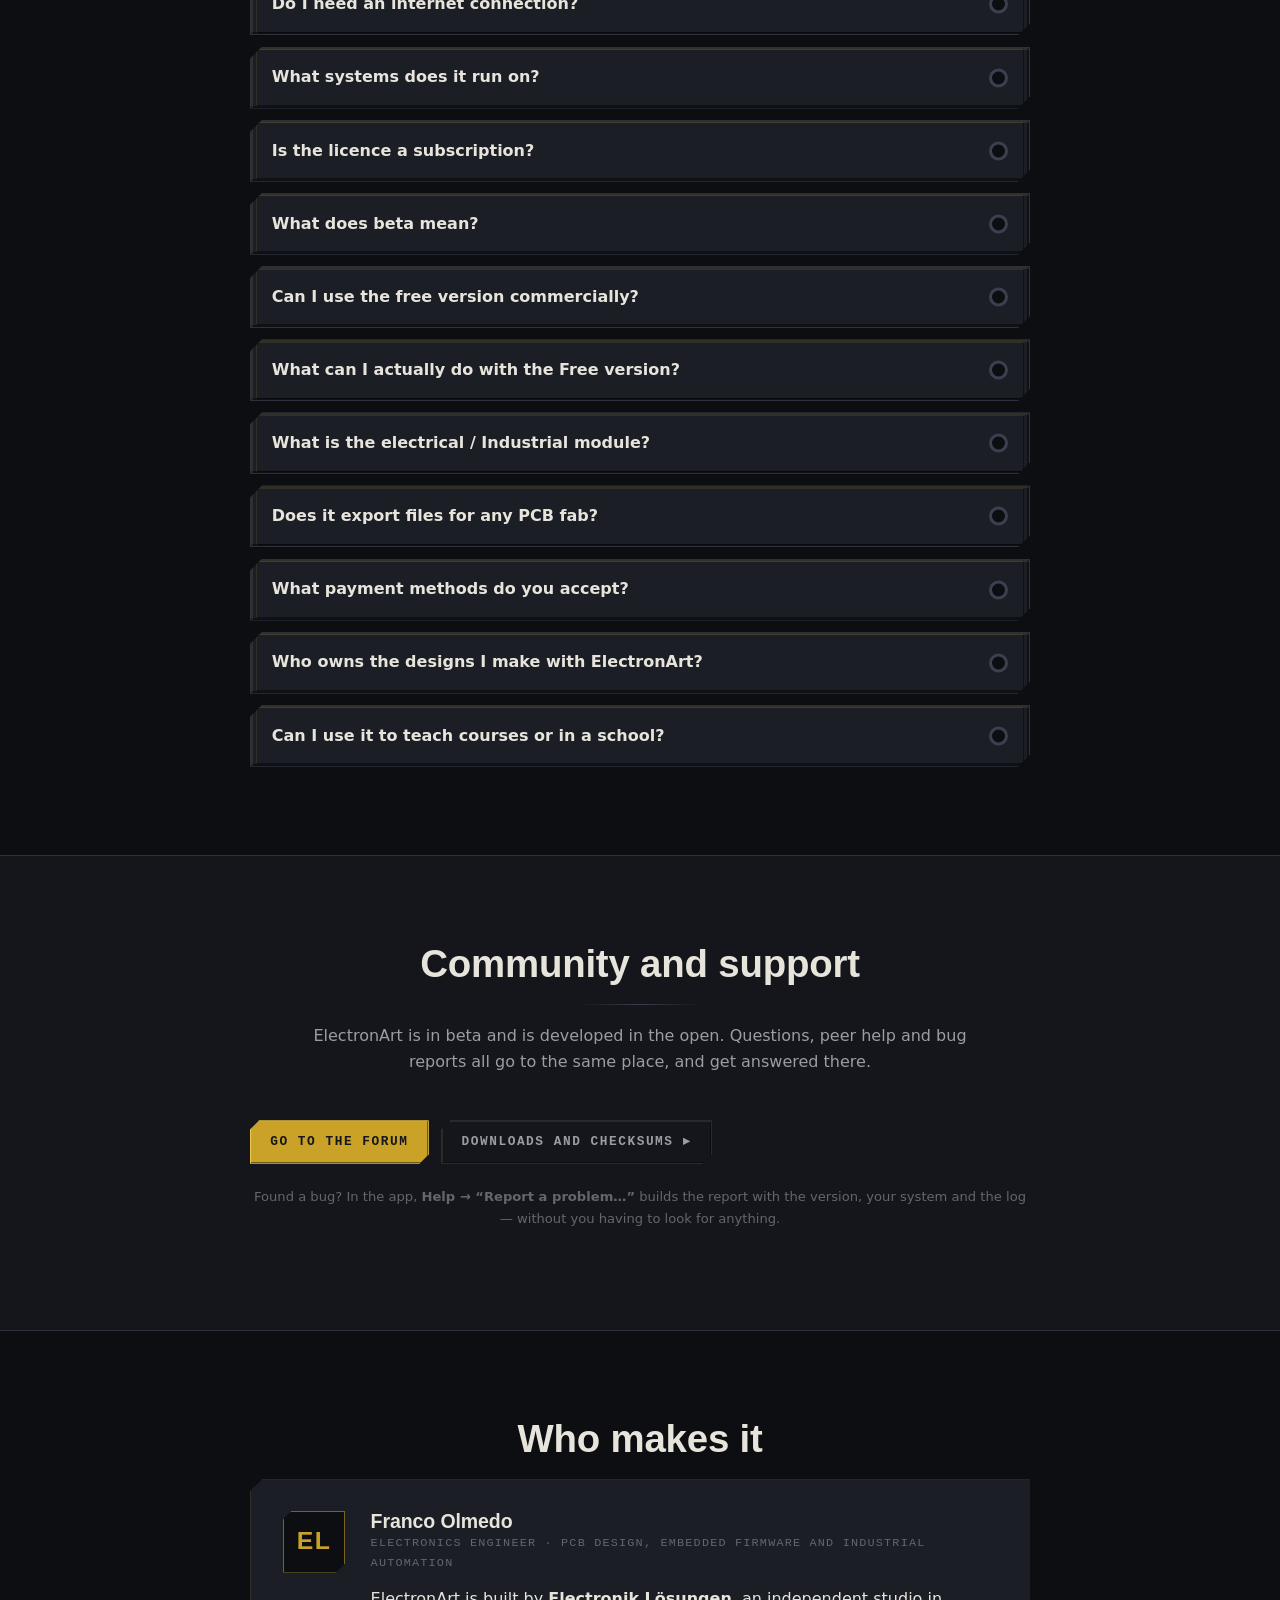
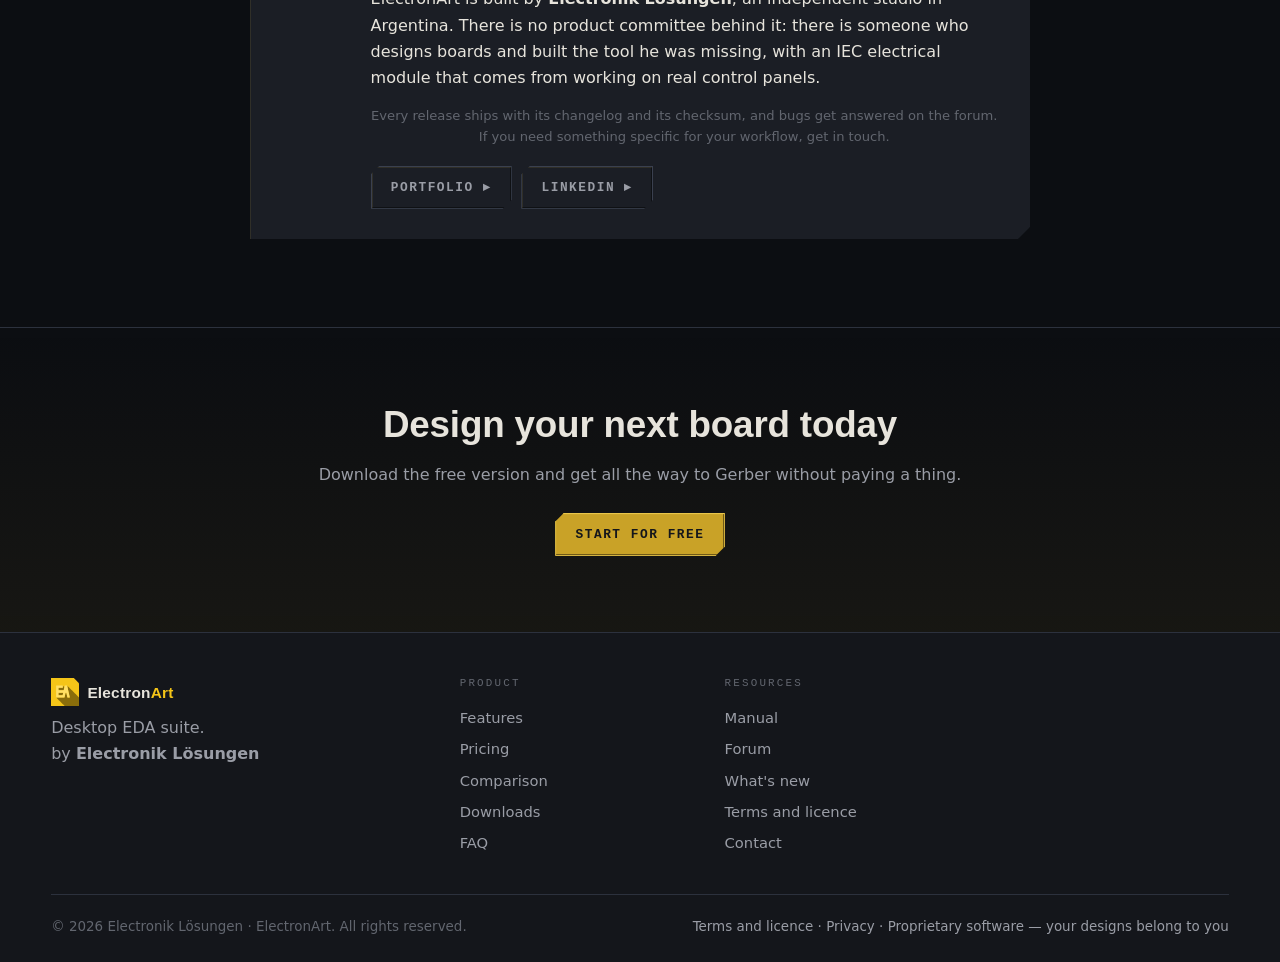
==== commit f87fe21b: "Beta de fundador: Pro USD 39 / Industrial USD 149, pago único y licencia perpetua" ====
--- a/index.html
+++ b/index.html
@@ -63,10 +63,10 @@
        "priceCurrency": "USD", "category": "free"},
       {"@type": "Offer", "name": "Student", "price": "0",
        "priceCurrency": "USD", "category": "free"},
-      {"@type": "Offer", "name": "Pro", "price": "79",
+      {"@type": "Offer", "name": "Pro", "price": "39",
        "priceCurrency": "USD",
        "url": "https://francomatic.gumroad.com/l/electronart-pro"},
-      {"@type": "Offer", "name": "Industrial", "price": "299",
+      {"@type": "Offer", "name": "Industrial", "price": "149",
        "priceCurrency": "USD",
        "url": "https://francomatic.gumroad.com/l/electronart-industrial"}
     ]
@@ -83,7 +83,7 @@
         "name": "¿Necesito conexión a internet?",
         "acceptedAnswer": {
           "@type": "Answer",
-          "text": "No. Todo lo que hace al diseño —esquemático, simulación, ruteo, DRC, vista 3D y salida de fabricación— corre entero en tu máquina, sin cuenta ni nube. La lectura de datasheets en PDF también es local: reconstruye la tabla de pines por la geometría del documento. Internet hace falta sólo si usás lo que es online por naturaleza: stock LCSC en vivo, importar el CAD de EasyEDA o conectar tu propia clave de IA como último recurso para un datasheet difícil."
+          "text": "No. Todo lo que hace al diseño —esquemático, simulación, ruteo, DRC, vista 3D y salida de fabricación— corre entero en tu máquina, sin cuenta ni nube. La lectura de datasheets en PDF también es local: reconstruye la tabla de pines por la geometría del documento. Internet hace falta sólo si usás lo que es online por naturaleza: stock LCSC en vivo, importar el CAD de LCSC o conectar tu propia clave de IA como último recurso para un datasheet difícil."
         }
       },
       {
@@ -99,7 +99,15 @@
         "name": "¿La licencia es por suscripción?",
         "acceptedAnswer": {
           "@type": "Answer",
-          "text": "Pro e Industrial son anuales: se renuevan cada 12 meses y podés cancelarlas cuando quieras. Lo que no es por suscripción es el programa: funciona sin conexión y tus archivos son tuyos, en tu disco, en un formato abierto. Gratuita y Estudiante no vencen."
+          "text": "No. Durante la beta, Pro e Industrial se pagan una sola vez y la licencia es perpetua, con todas las actualizaciones. El programa funciona sin conexión y tus archivos son tuyos, en tu disco, en un formato abierto. Gratuita y Estudiante no vencen."
+        }
+      },
+      {
+        "@type": "Question",
+        "name": "¿Qué significa que está en beta?",
+        "acceptedAnswer": {
+          "@type": "Answer",
+          "text": "Que el programa ya diseña, simula y exporta para fabricar de punta a punta, pero todavía tiene cosas por pulir, y te lo decimos de frente. Triana, el asistente, arma bien los circuitos comunes y todavía se equivoca con pedidos que nunca vio. A cambio, quien entra ahora paga menos de la mitad, una sola vez, y reporta en el foro directo a quien lo programa. El precio de fundador vale hasta el 31/12/2026: después vuelven las licencias anuales para quien compre, y las perpetuas ya vendidas se respetan."
         }
       },
       {
@@ -128,7 +136,7 @@
       },
       {
         "@type": "Question",
-        "name": "¿Exporta archivos para fabricar en JLCPCB/PCBWay?",
+        "name": "¿Exporta archivos para fabricar en cualquier fábrica de PCB?",
         "acceptedAnswer": {
           "@type": "Answer",
           "text": "Sí. Exporta Gerber RS-274X, taladros Excellon, Pick&Place y BOM, compatibles con las fábricas más comunes."
@@ -239,7 +247,7 @@
   <section class="hero">
     <div class="container hero-grid">
       <div class="hero-copy">
-        <p class="eyebrow">Electronik Lösungen</p>
+        <p class="eyebrow">Beta abierta · Precio de fundador hasta el 31/12</p>
         <h1>Diseñe, simule y fabrique <span class="grad">en una sola herramienta</span></h1>
         <p class="lead">
           ElectronArt integra captura de esquemáticos, simulación SPICE,
@@ -259,7 +267,7 @@
              primeros segundos, que es cuando se decide seguir leyendo. -->
         <ul class="trust">
           <li>✓ Funciona sin internet</li>
-          <li>✓ Sin suscripción obligatoria</li>
+          <li>✓ Pago único, sin suscripción</li>
           <li>✓ Abre tus proyectos de KiCad y EAGLE</li>
           <li>✓ Windows 10/11</li>
         </ul>
@@ -295,14 +303,14 @@
   <!-- El video de lanzamiento: la intro de marca, el visor 3D real y el
        programa de verdad con Triana diseñando una placa de cero. Lleva controles
        para que se pueda mirar entero; autoplay silencioso al entrar en pantalla. -->
-  <section class="section video-seccion alt" aria-label="Mira a Triana diseñar una placa de cero">
+  <section class="section video-seccion alt" aria-label="Mirá a Triana armar una placa desde una frase">
     <div class="container">
-      <h2 class="section-title">Mirá a Triana diseñar una placa, de cero</h2>
-      <p class="section-sub">Le pedís la placa y la hace: la coloca por circuito, la rutea en dos capas, vierte el plano de masa, la mira en 3D y la simula. Grabado dentro del programa real.</p>
+      <h2 class="section-title">Mirá a Triana armar una placa desde una frase</h2>
+      <p class="section-sub">Grabado dentro del programa real: le pide un ESP32 con LEDs, lo pasa a la placa, la rutea, vierte el plano de masa y la muestra en 3D. Triana está en beta: con circuitos comunes anda bien y con pedidos que nunca vio todavía se equivoca. La mejoramos cada semana.</p>
       <div class="video-caja">
         <video id="ea-lanzamiento" poster="assets/video/lanzamiento-poster.jpg"
                controls muted playsinline loop preload="metadata"
-               aria-label="Video de lanzamiento de ElectronArt: intro de marca, visor 3D real y el asistente Triana diseñando una placa de cero dentro del programa.">
+               aria-label="Video de lanzamiento de ElectronArt: intro de marca, visor 3D real y el asistente Triana armando una placa desde una frase dentro del programa.">
           <source src="assets/video/lanzamiento.mp4" type="video/mp4" />
           Tu navegador no puede reproducir este video.
         </video>
@@ -464,7 +472,7 @@
         </article>
         <article class="card">
           <h3>Salida de fabricación</h3>
-          <p>Paquete completo en un clic: Gerber RS-274X con arcos G02/G03 reales, Excellon, Pick &amp; Place, BOM con stock en vivo, PDF, IPC-2581 y ODB++, listo para JLCPCB o PCBWay.</p>
+          <p>Paquete completo en un clic: Gerber RS-274X con arcos G02/G03 reales, Excellon, Pick &amp; Place, BOM con stock en vivo, PDF, IPC-2581 y ODB++, listo para cualquier fábrica de PCB.</p>
         </article>
         <article class="card">
           <h3>Tus proyectos de KiCad y EAGLE abren acá</h3>
@@ -476,7 +484,7 @@
         </article>
         <article class="card">
           <h3>Biblioteca de componentes real</h3>
-          <p>Catálogo curado de más de 150 partes verificadas, stock LCSC en vivo, importación del CAD real de EasyEDA y un motor que interpreta datasheets en PDF para crear el símbolo exacto.</p>
+          <p>Catálogo curado de más de 150 partes verificadas, stock LCSC en vivo, importación de su CAD real y un motor que interpreta datasheets en PDF para crear el símbolo exacto.</p>
         </article>
         <article class="card">
           <h3>Control industrial y PLC</h3>
@@ -558,8 +566,8 @@
   <!-- ───────────────── Pricing ───────────────── -->
   <section id="precios" class="section alt">
     <div class="container">
-      <h2 class="section-title">Precios simples, en USD</h2>
-      <p class="section-sub">Licencia anual. Sin nube y sin cuenta obligatoria.</p>
+      <h2 class="section-title">Precio de fundador: pagás una vez, es tuyo para siempre</h2>
+      <p class="section-sub">ElectronArt está en beta. Quien entra ahora paga menos de la mitad, una sola vez, y se queda con la licencia perpetua y todas las actualizaciones. Hasta el 31/12/2026.</p>
       <div class="grid pricing">
         <!-- Los cuatro niveles son los de `src/licensing/license.py`. Lo que
              lista cada tarjeta sale de FEATURE_MIN_TIER, no de lo que suene
@@ -602,9 +610,10 @@
         </article>
 
         <article class="price-card featured">
-          <div class="ribbon">Más elegido</div>
+          <div class="ribbon">Fundador · beta</div>
           <h3>Pro</h3>
-          <p class="price"><span class="cur">USD</span><span class="amt">79</span><span class="per">/ año</span></p>
+          <p class="price"><span class="cur">USD</span><span class="amt">39</span><span class="per">pago único</span></p>
+          <p class="price-sub"><s>USD 79 / año</s> · licencia perpetua</p>
           <p class="price-sub">Para makers y profesionales</p>
           <ul>
             <li>✓ Uso comercial</li>
@@ -612,7 +621,7 @@
             <li>✓ Pares diferenciales y serpentinas</li>
             <li>✓ Monte Carlo y FFT en SPICE</li>
             <li>✓ IPC-2581, ODB++ y STEP 3D</li>
-            <li>✓ Actualizaciones 1 año</li>
+            <li>✓ Actualizaciones incluidas, para siempre</li>
           </ul>
           <a class="btn btn-primary full" data-pay="pro" data-link="tienda"
              href="#">Comprar Pro</a>
@@ -622,12 +631,13 @@
                así que tampoco hay nada que cancelar después. -->
           <a class="btn btn-ghost full prueba-link" data-link="prueba"
              href="#">Probarlo 14 días gratis</a>
-          <p class="fineprint">Sin tarjeta y sin renovación automática.</p>
+          <p class="fineprint">Sin tarjeta. Y si comprás y no te sirve, te devolvemos la plata dentro de los 14 días.</p>
         </article>
 
         <article class="price-card">
           <h3>Industrial</h3>
-          <p class="price"><span class="cur">USD</span><span class="amt">299</span><span class="per">/ año</span></p>
+          <p class="price"><span class="cur">USD</span><span class="amt">149</span><span class="per">pago único</span></p>
+          <p class="price-sub"><s>USD 299 / año</s> · licencia perpetua</p>
           <p class="price-sub">Para control y automatización</p>
           <ul>
             <li>✓ Todo lo de Pro</li>
@@ -641,7 +651,7 @@
              href="#">Comprar Industrial</a>
         </article>
       </div>
-      <p class="fineprint">¿En Argentina? También aceptamos <a href="#" data-pay="mercadopago" data-link="tienda">MercadoPago</a> · Pagos con tarjeta internacional vía <a href="#" data-pay="gumroad" data-link="tienda">Gumroad</a>.
+      <p class="fineprint">¿En Argentina? Pagás en pesos con <a href="#" data-pay="mercadopago" data-link="tienda">MercadoPago</a> ($ 59.900 Pro · $ 224.900 Industrial) · Pagos con tarjeta internacional vía <a href="#" data-pay="gumroad" data-link="tienda">Gumroad</a>.
       Al comprar o descargar aceptás los <a href="terminos.html">Términos y licencia (EULA)</a>. Tus diseños son 100&nbsp;% tuyos.</p>
     </div>
   </section>
@@ -653,7 +663,7 @@
       <div class="faq">
         <details>
           <summary>¿Necesito conexión a internet?</summary>
-          <p>No. Todo lo que hace al diseño —esquemático, simulación, ruteo, DRC, vista 3D y salida de fabricación— corre entero en tu máquina, sin cuenta ni nube. La lectura de datasheets en PDF también es local: reconstruye la tabla de pines por la geometría del documento. Internet hace falta sólo si usás lo que es online por naturaleza: stock LCSC en vivo, importar el CAD de EasyEDA o conectar tu propia clave de IA como último recurso para un datasheet difícil.</p>
+          <p>No. Todo lo que hace al diseño —esquemático, simulación, ruteo, DRC, vista 3D y salida de fabricación— corre entero en tu máquina, sin cuenta ni nube. La lectura de datasheets en PDF también es local: reconstruye la tabla de pines por la geometría del documento. Internet hace falta sólo si usás lo que es online por naturaleza: stock LCSC en vivo, importar el CAD de LCSC o conectar tu propia clave de IA como último recurso para un datasheet difícil.</p>
         </details>
         <details>
           <summary>¿En qué sistemas corre?</summary>
@@ -661,7 +671,11 @@
         </details>
         <details>
           <summary>¿La licencia es por suscripción?</summary>
-          <p>Pro e Industrial son anuales: se renuevan cada 12 meses y podés cancelarlas cuando quieras. Lo que <b>no</b> es por suscripción es el programa: funciona sin conexión y tus archivos son tuyos, en tu disco, en un formato abierto. Gratuita y Estudiante no vencen.</p>
+          <p>No. Durante la beta, Pro e Industrial se pagan una sola vez y la licencia es perpetua, con todas las actualizaciones. El programa funciona sin conexión y tus archivos son tuyos, en tu disco, en un formato abierto. Gratuita y Estudiante no vencen.</p>
+        </details>
+        <details>
+          <summary>¿Qué significa que está en beta?</summary>
+          <p>Que el programa ya diseña, simula y exporta para fabricar de punta a punta, pero todavía tiene cosas por pulir, y te lo decimos de frente. Triana, el asistente, arma bien los circuitos comunes y todavía se equivoca con pedidos que nunca vio. A cambio, quien entra ahora paga menos de la mitad, una sola vez, y reporta en el foro directo a quien lo programa. El precio de fundador vale hasta el 31/12/2026: después vuelven las licencias anuales para quien compre, y las perpetuas ya vendidas se respetan.</p>
         </details>
         <details>
           <summary>¿Puedo usar la versión gratuita comercialmente?</summary>
@@ -676,7 +690,7 @@
           <p>Es la parte que no hace un EDA de electrónica: esquemas eléctricos de mando y potencia con la simbología normalizada IEC 60617 —bobinas, contactores, guardamotores, relés térmicos, disyuntores diferenciales, temporizadores, transformadores de mando y borneras—, el montaje del tablero sobre riel DIN, y la <strong>simulación del esquema</strong>: apretás el pulsador de marcha en pantalla, la bobina se energiza, el contactor engancha, el motor arranca y el térmico dispara si lo sobrecargás. Incluye el editor Ladder para la lógica del PLC. Está en Industrial, y también en Estudiante para uso no comercial: quien está aprendiendo electrotécnica lo necesita entero.</p>
         </details>
         <details>
-          <summary>¿Exporta archivos para fabricar en JLCPCB/PCBWay?</summary>
+          <summary>¿Exporta archivos para fabricar en cualquier fábrica de PCB?</summary>
           <p>Sí. Exporta Gerber RS-274X, taladros Excellon, Pick&amp;Place y BOM, compatibles con las fábricas más comunes.</p>
         </details>
         <details>
--- a/styles.css
+++ b/styles.css
@@ -707,12 +707,20 @@
 /* ── Responsive ────────────────────────────────────────────────────────────*/
 @media (max-width: 940px) {
   .features { grid-template-columns: repeat(2, 1fr); }
-  .hero-grid { grid-template-columns: 1fr; }
+  /* `1fr` a secas toma como mínimo el ancho de su contenido (la maqueta del chat
+     y el h1): en un celular la columna quedaba en ~417 px dentro de 360 y el
+     `overflow-x: clip` cortaba título, párrafo y viñetas sin barra para verlos. */
+  .hero-grid { grid-template-columns: minmax(0, 1fr); }
+  .hero-grid > * { min-width: 0; }
   .hero-mock { order: -1; }
   .pricing { grid-template-columns: 1fr; max-width: 460px; margin-inline: auto; }
   .foot-grid { grid-template-columns: 1fr 1fr; }
 }
-@media (max-width: 640px) {
+/* Los seis enlaces + tema + idioma + Descargar necesitan ~1180 px: por debajo
+   el botón de descarga quedaba aplastado y cortado («CAR»), en tablets y
+   notebooks chicas y no sólo en el celular. Hasta ese ancho va el menú ☰.
+   Medido con `scripts/landing_desbordes.py`. */
+@media (max-width: 1180px) {
   .nav-links {
     display: none; position: absolute; top: 100%; left: 0; right: 0;
     flex-direction: column;
@@ -735,10 +743,24 @@
   .nav-links.open { display: flex; }
   .nav-toggle { display: block; }
   .site-header .nav { position: relative; }
+  .nav { gap: .5rem; }
+  .tema-toggle { margin-left: auto; margin-right: 0; }
+  .nav .btn-sm { flex: none; white-space: nowrap; padding: .55em .8em; }
+  .nav-toggle { flex: none; }
+}
+@media (max-width: 640px) {
+  /* «en una sola herramienta» no puede ir con `nowrap`: a 2,4rem mide 417 px. */
+  .hero h1 .grad { white-space: normal; }
   .features { grid-template-columns: 1fr; }
   .flow-arrow { transform: rotate(90deg); }
   :root { --chamfer: 9px; }
   .autor-ficha { grid-template-columns: 1fr; gap: 1.1rem; padding: 1.4rem 1.3rem; }
+}
+@media (max-width: 480px) {
+  /* Marca + tema + idioma + Descargar + ☰ no entran con el logo completo
+     (200 px): queda sólo el ícono EA, que es el primer cuadro del SVG. */
+  .brand { width: 32px; overflow: hidden; flex: none; }
+  .brand img { max-width: none; }
 }
 
 /* ── Quién lo hace ──────────────────────────────────────────────────────────
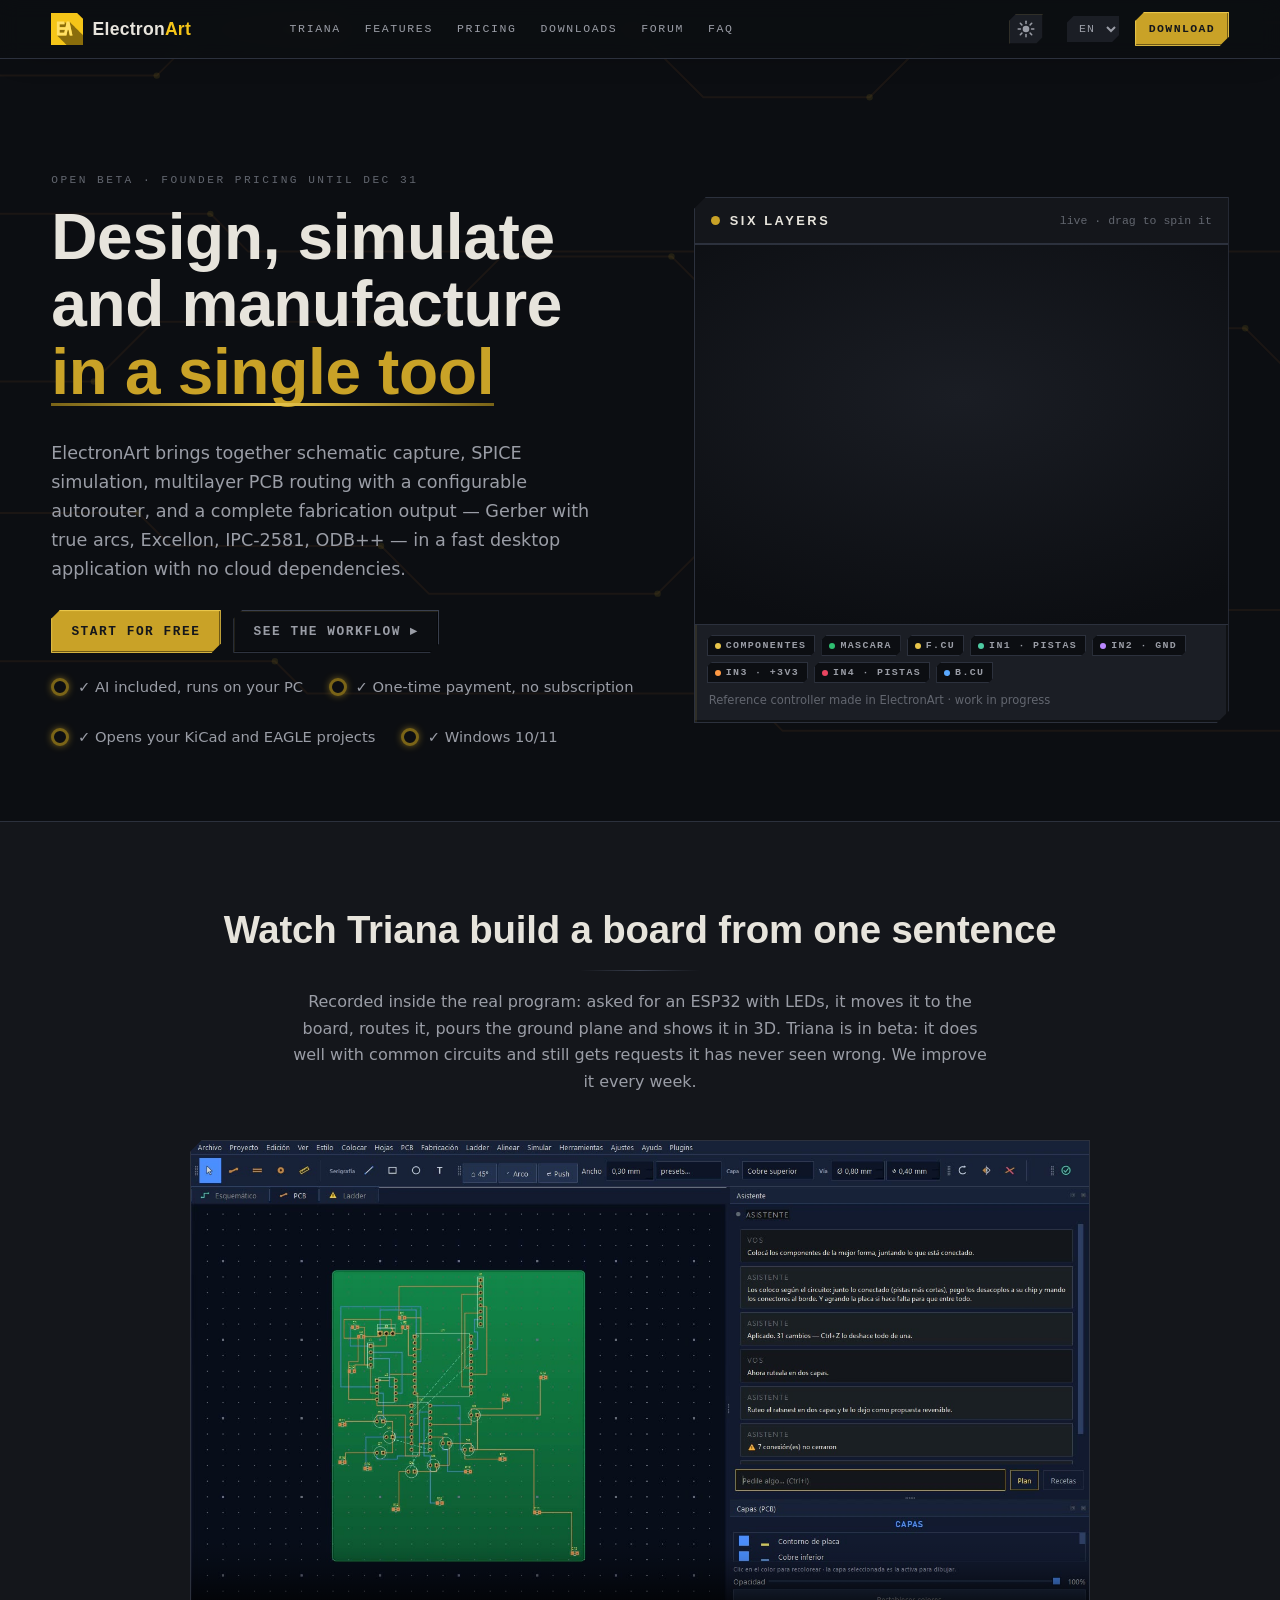
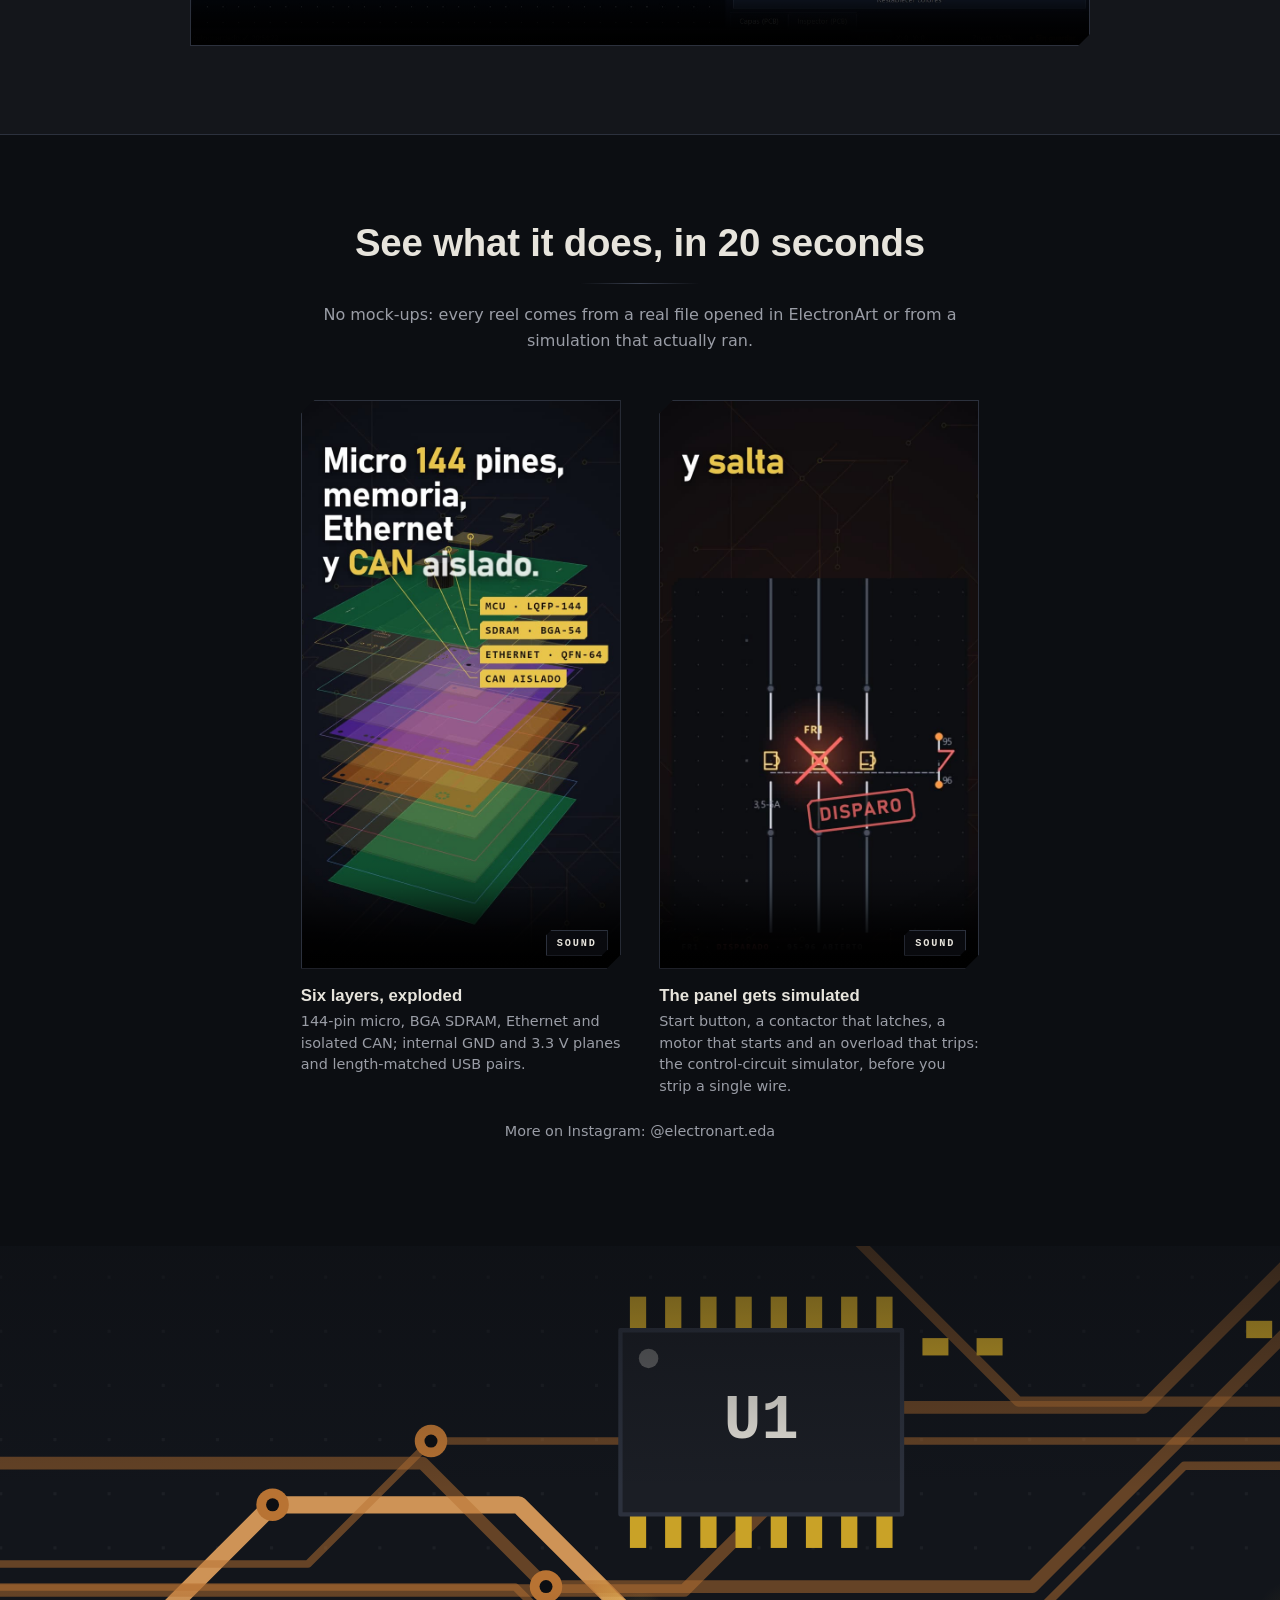
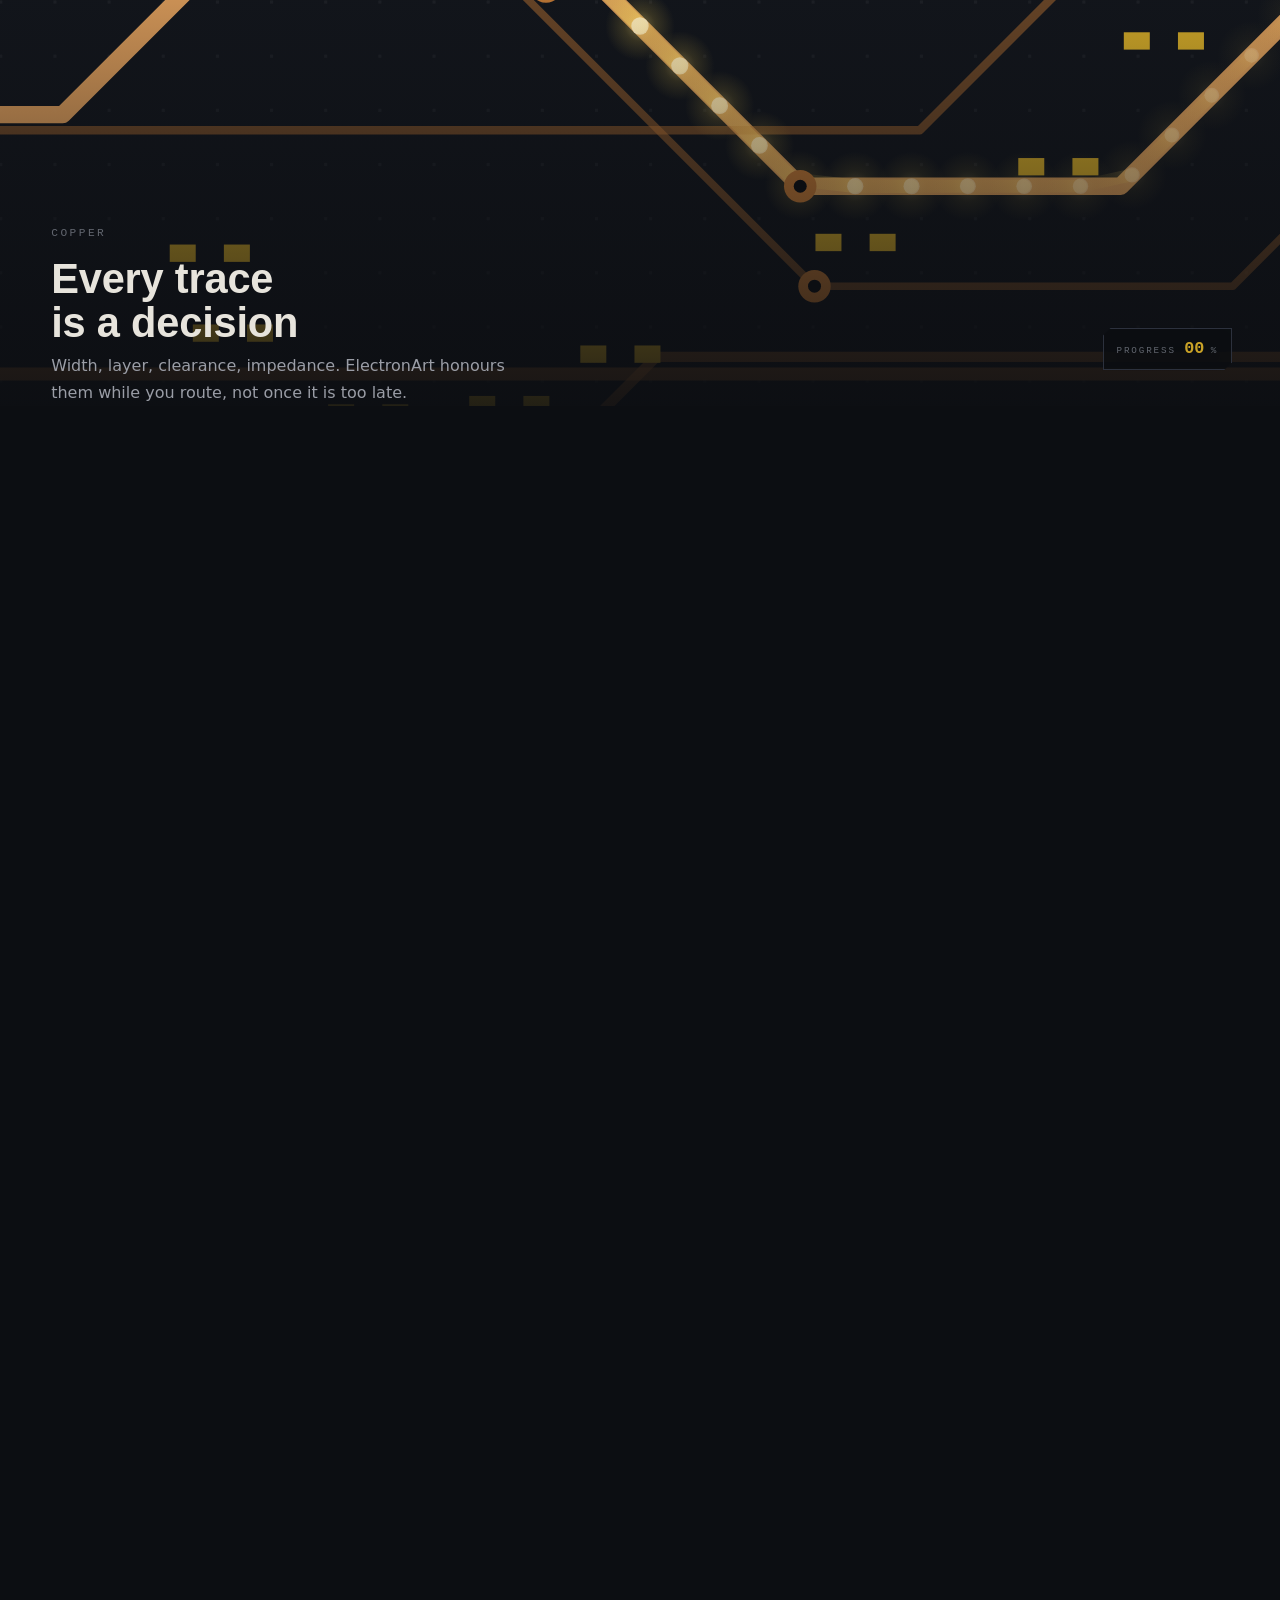
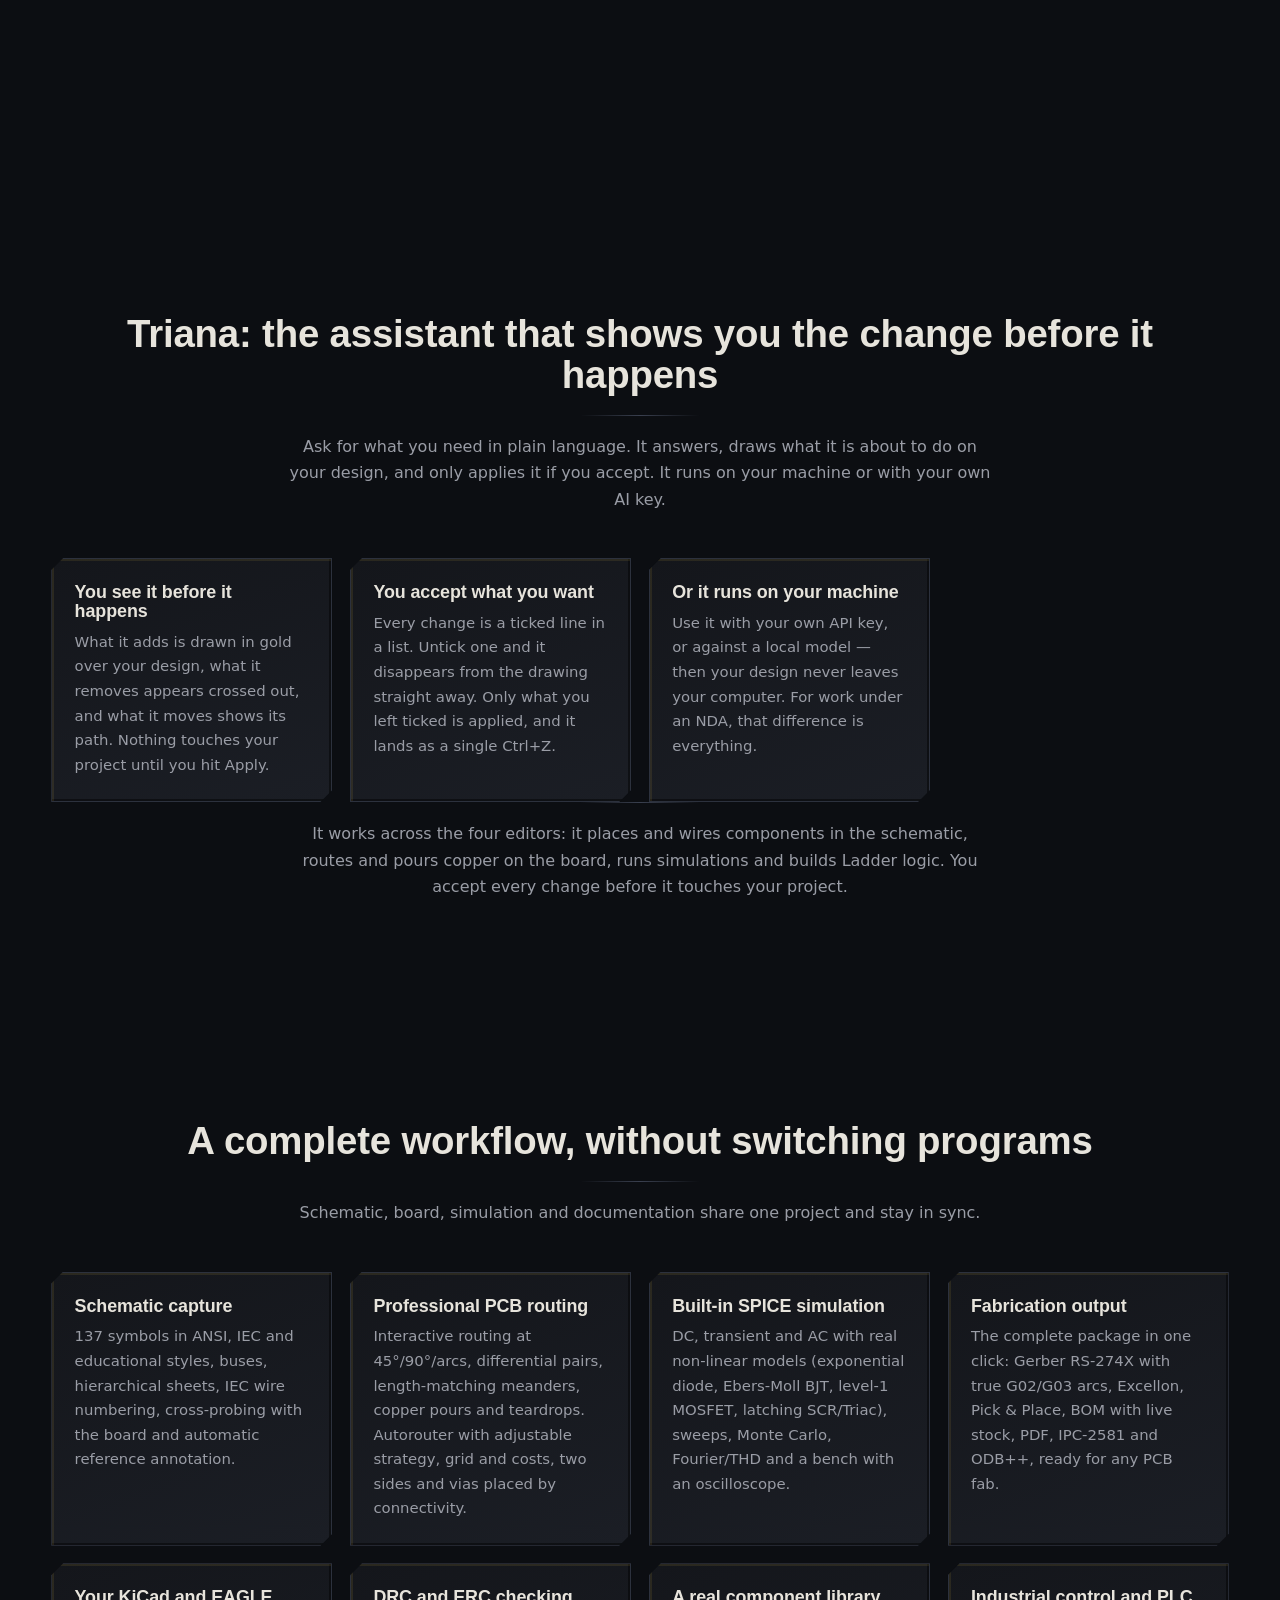
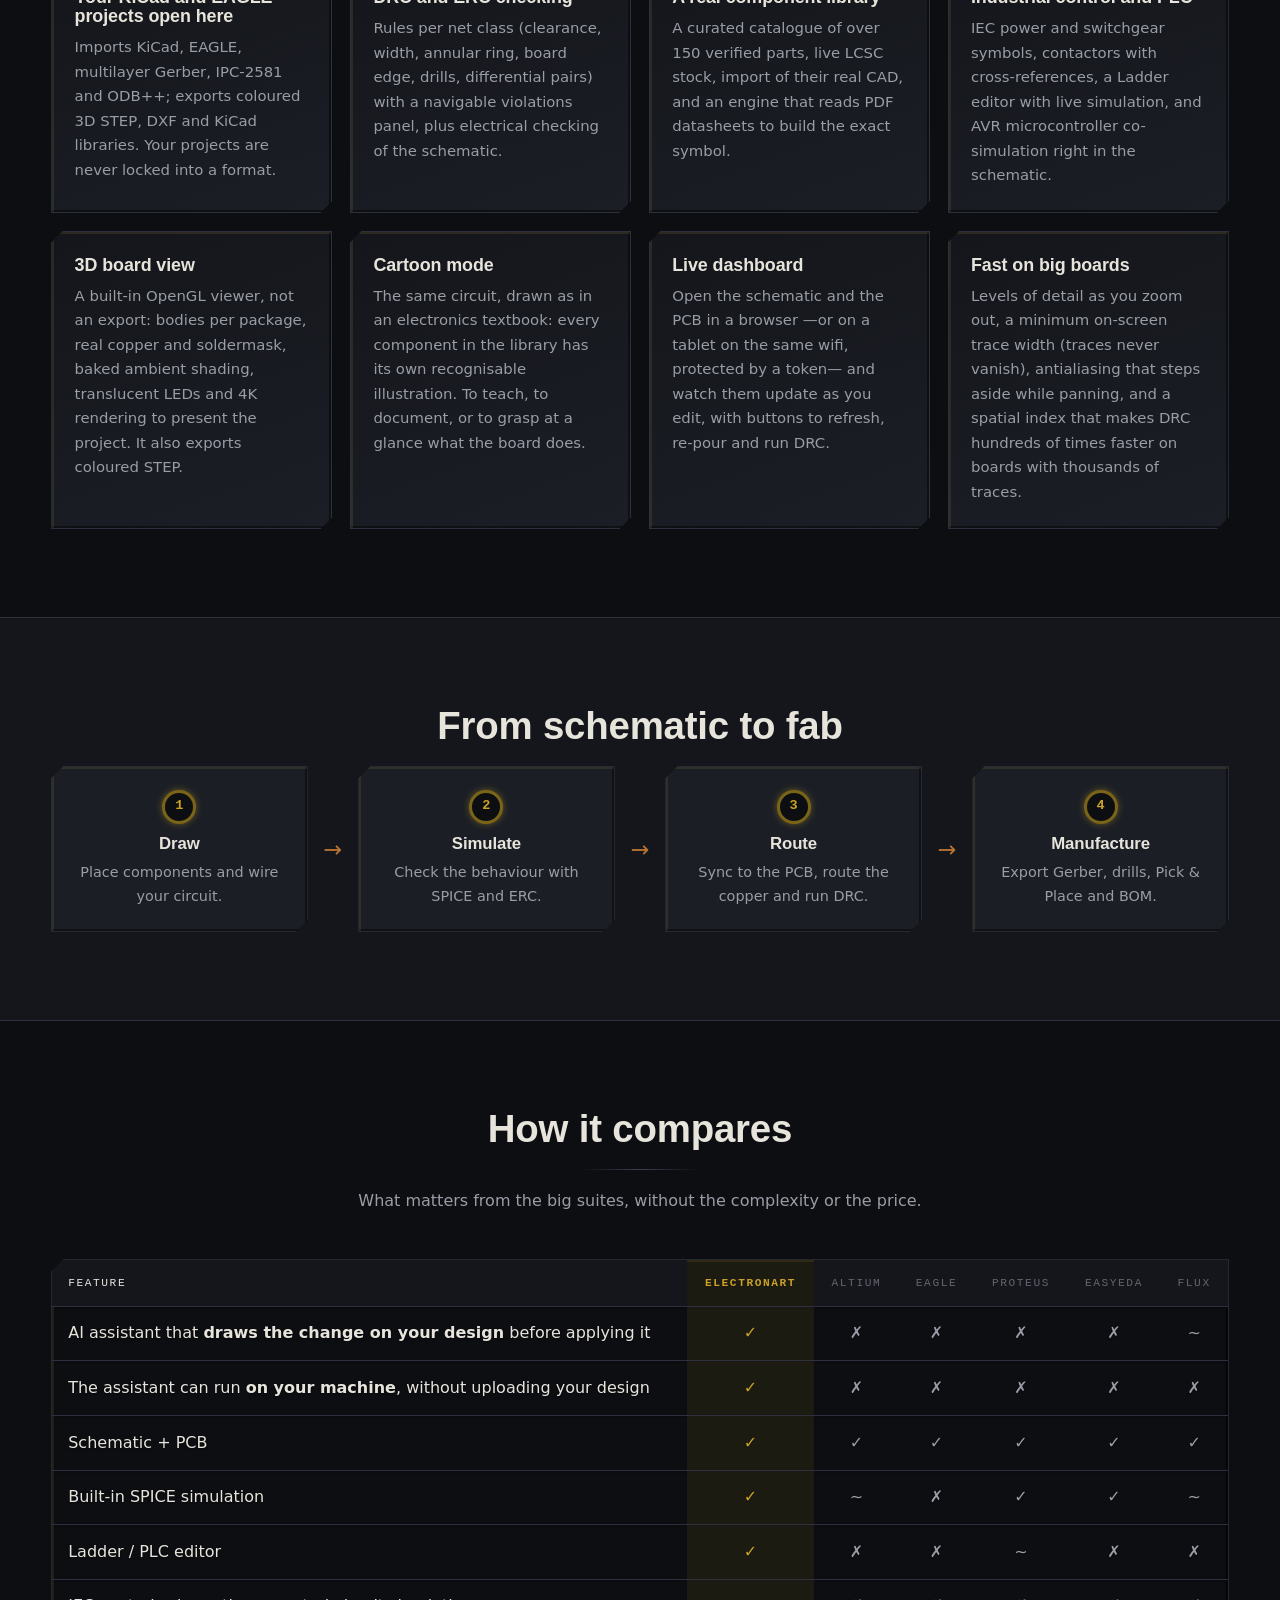
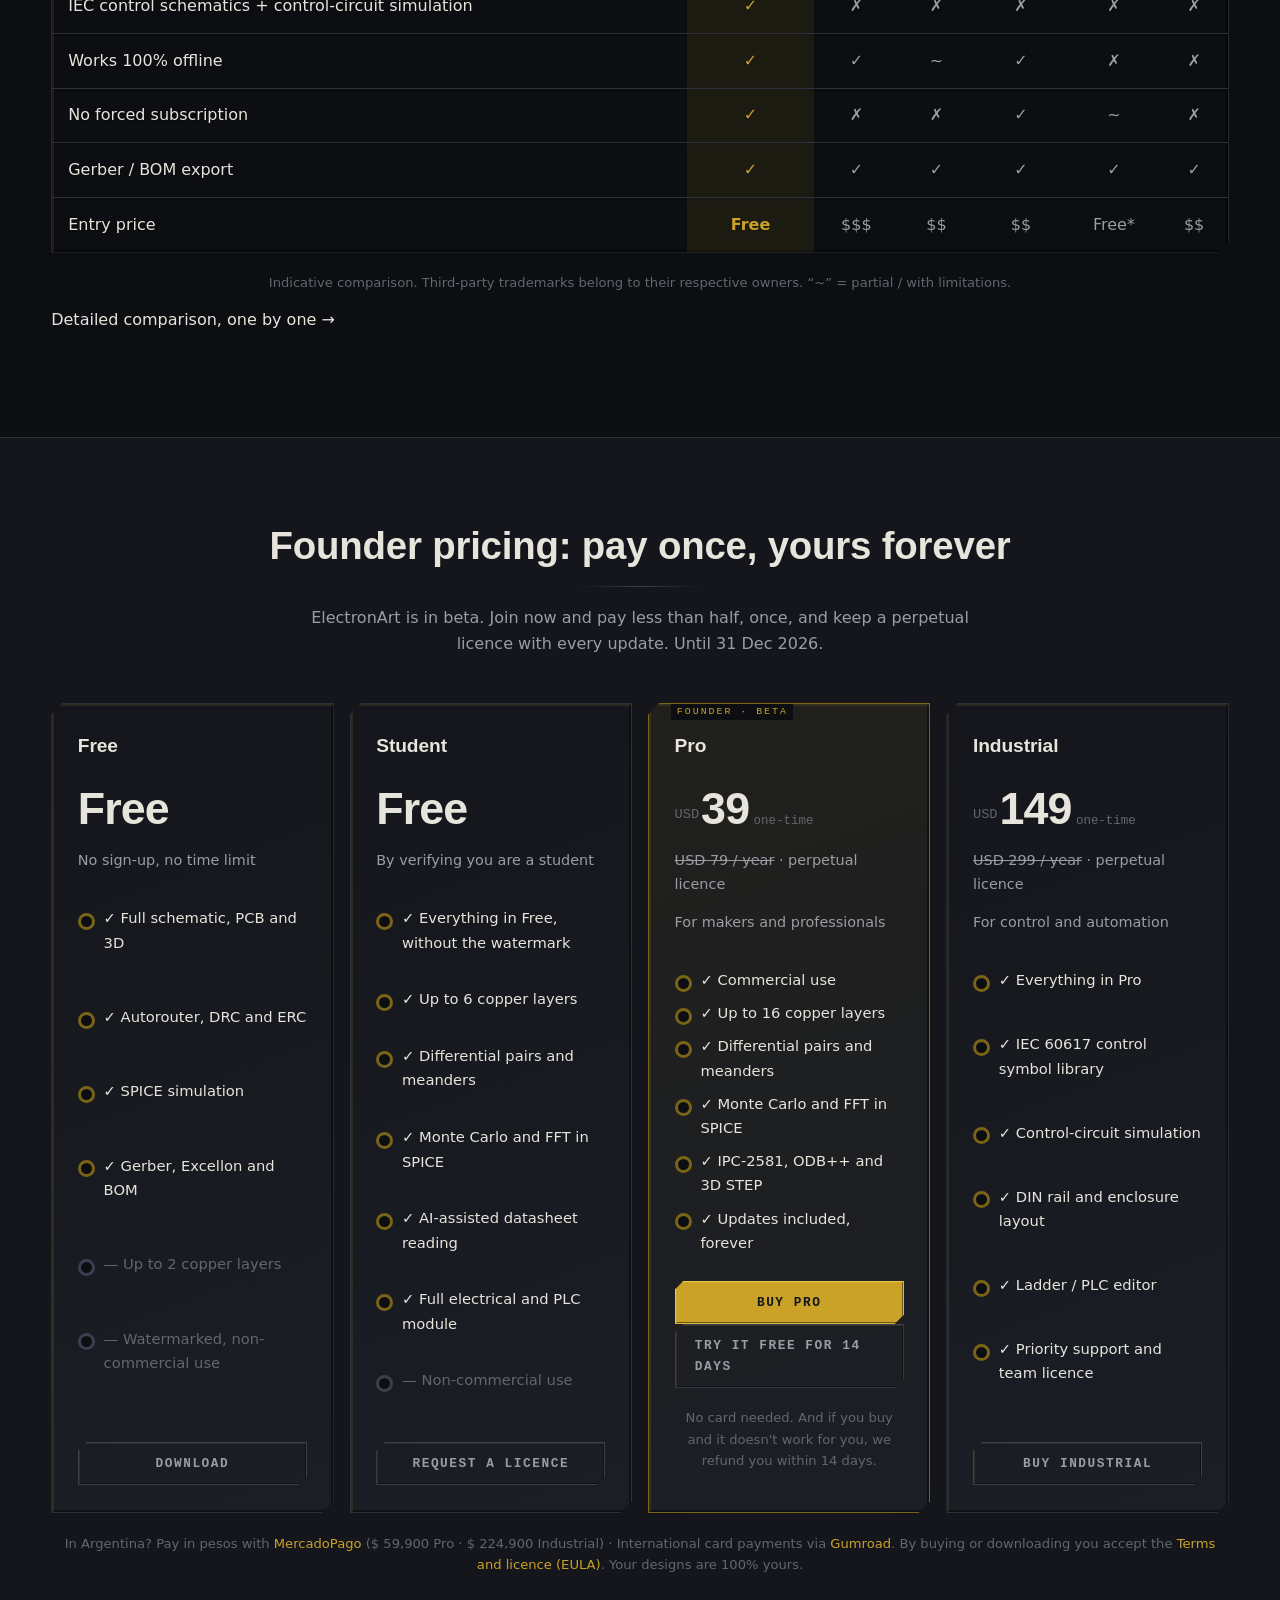
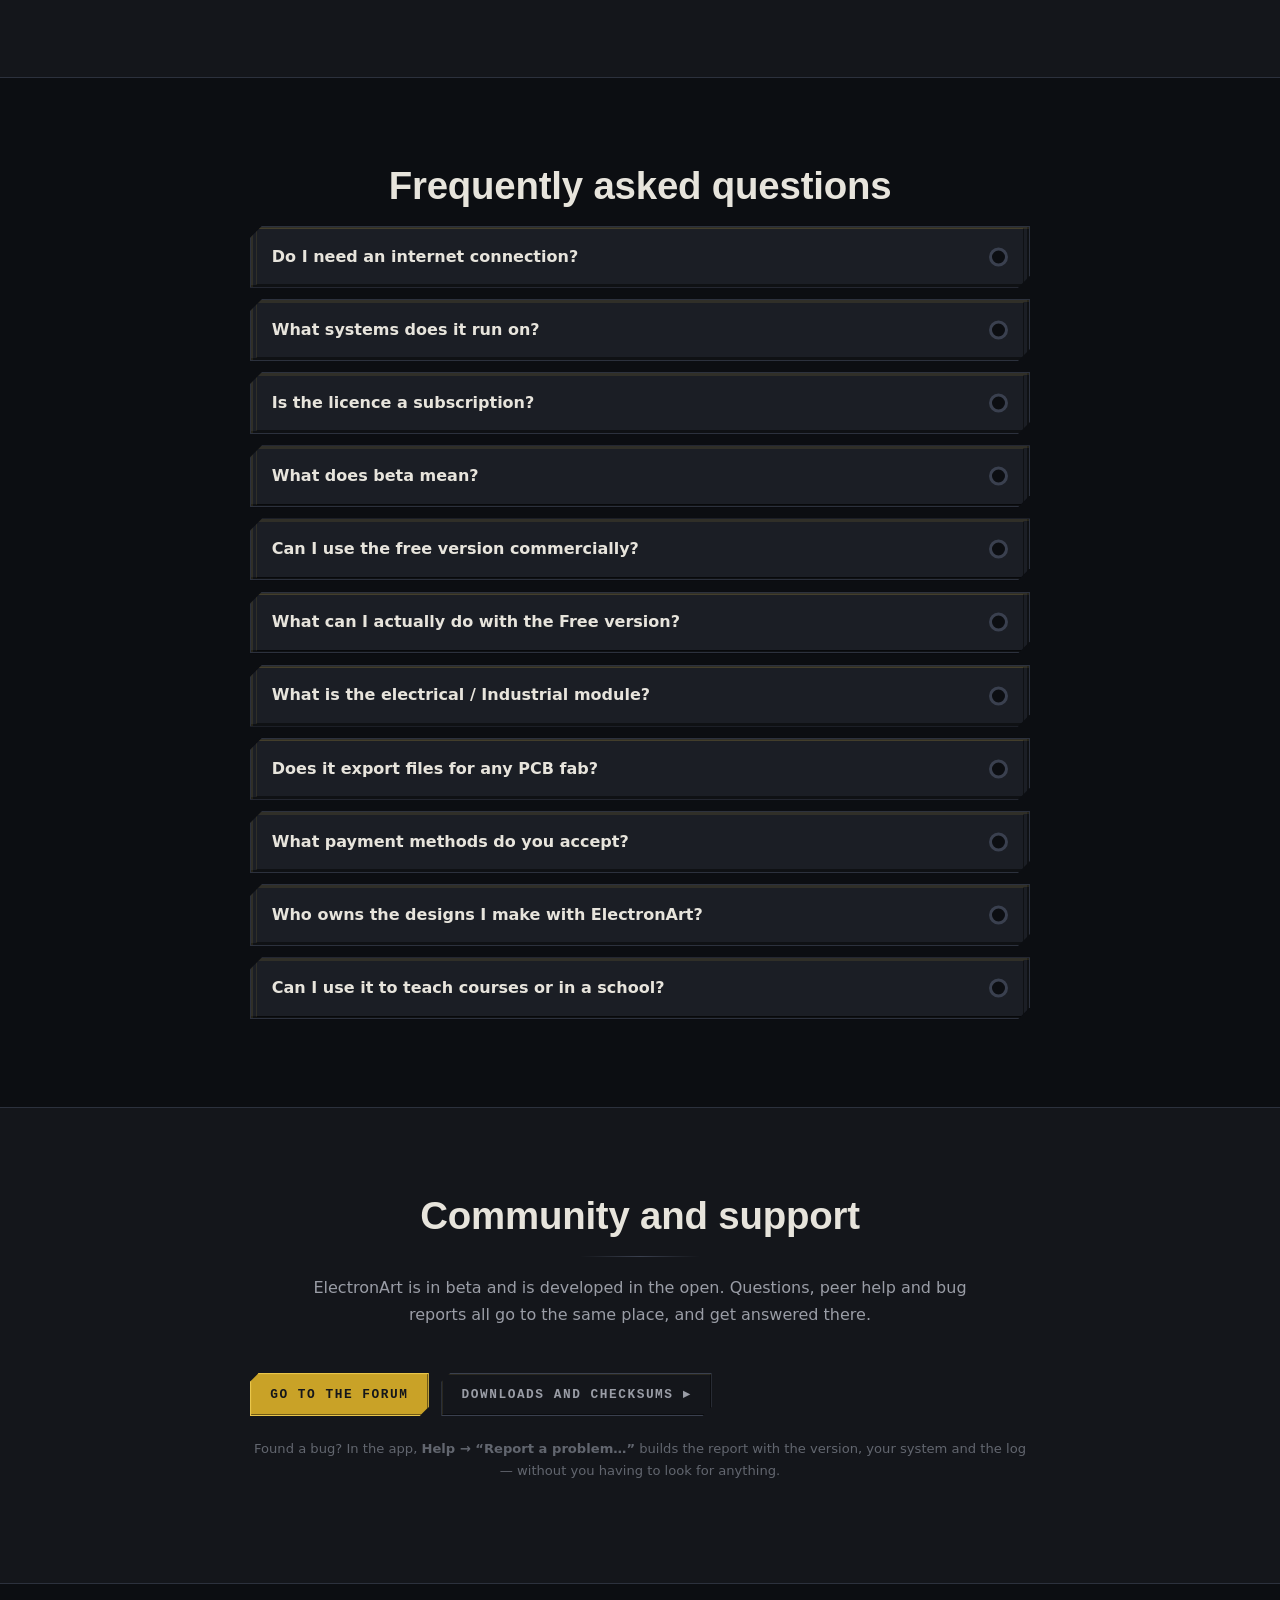
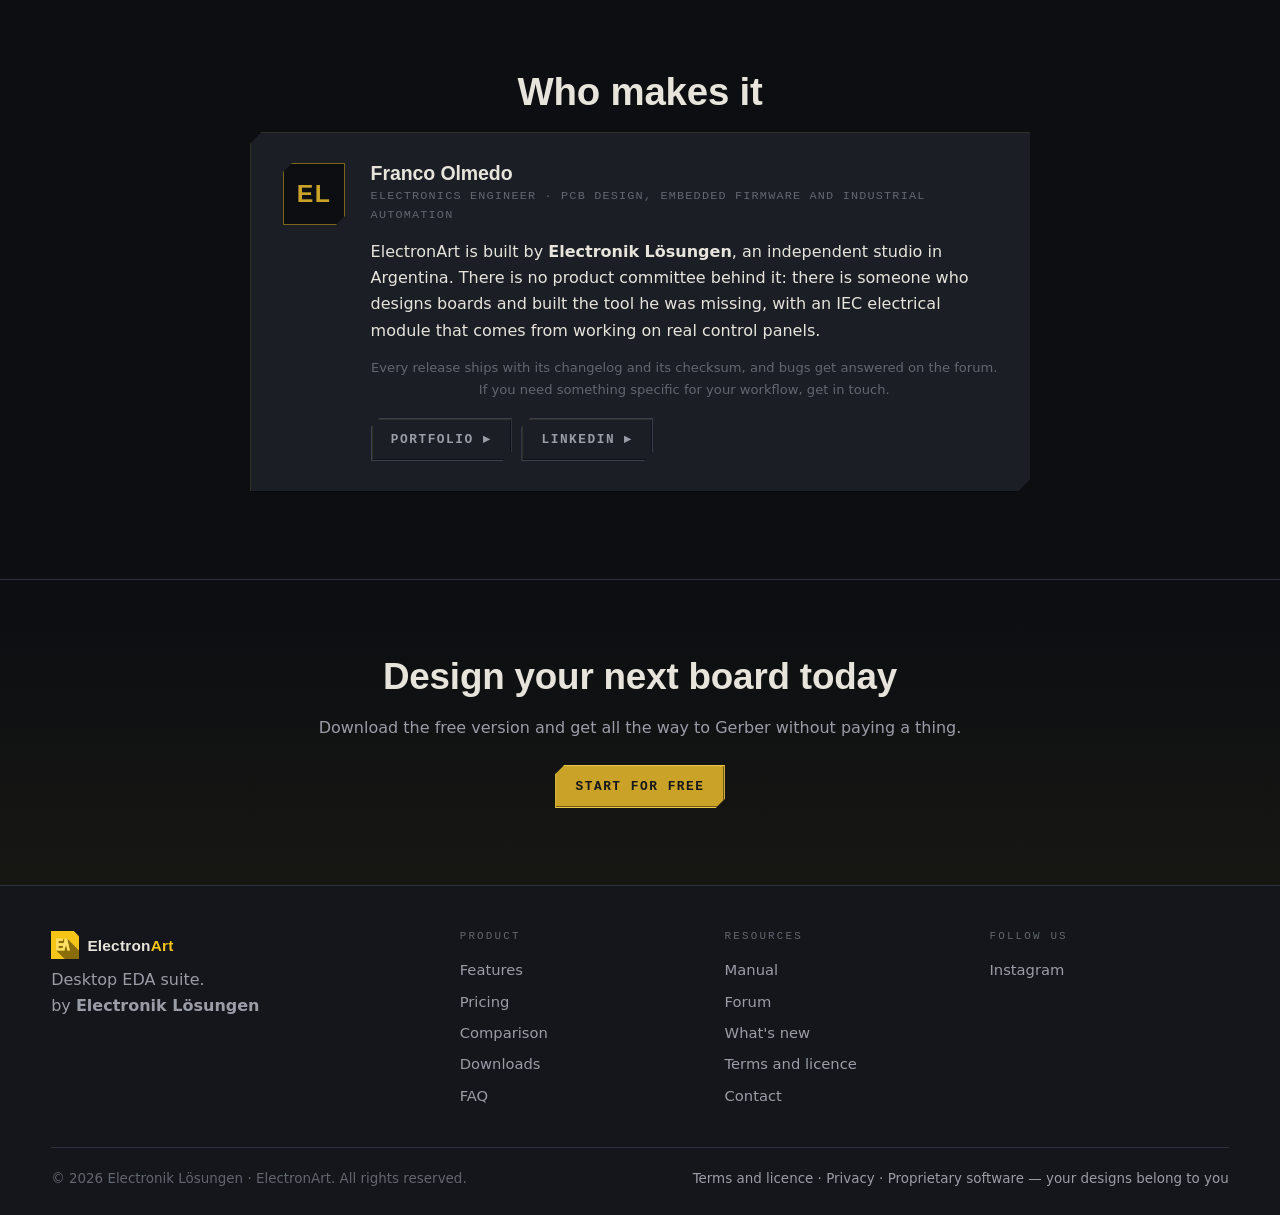
==== commit af13f8b2: "Portada: hero 3D en vivo (6 capas), reels nuevos, menú y pie unificados con el foro Reemplaza los do" ====
--- a/index.html
+++ b/index.html
@@ -204,15 +204,16 @@
       <a class="brand" href="#top">
         <img src="assets/logo.svg" alt="ElectronArt" height="32" />
       </a>
+      <!-- Los mismos ítems, en el mismo orden, que la barra del foro
+           (backend/templates/base.html): portada y foro son un solo sitio.
+           Flujo, Comparación y Comunidad siguen en la página y en el pie. -->
       <nav class="nav-links" aria-label="Principal">
         <a href="#asistente">Triana</a>
         <a href="#caracteristicas">Características</a>
-        <a href="#flujo">Flujo</a>
-        <a href="#comparacion">Comparación</a>
         <a href="#precios">Precios</a>
         <a href="descargas.html">Descargas</a>
+        <a href="#" data-link="foro">Foro</a>
         <a href="#faq">FAQ</a>
-        <a href="#comunidad">Comunidad</a>
       </nav>
       <!-- El programa está en tres idiomas desde la v8.30 y la web estaba sólo
            en español: quien lo abre en inglés y viene a comprar, no entiende la
@@ -238,7 +239,7 @@
         <option value="en">EN</option>
         <option value="pt">PT</option>
       </select>
-      <a class="btn btn-primary btn-sm" href="#precios">Descargar</a>
+      <a class="btn btn-primary btn-sm" href="descargas.html">Descargar</a>
       <button class="nav-toggle" id="navToggle" aria-label="Menú" aria-expanded="false">☰</button>
     </div>
   </header>
@@ -248,7 +249,7 @@
     <div class="container hero-grid">
       <div class="hero-copy">
         <p class="eyebrow">Beta abierta · Precio de fundador hasta el 31/12</p>
-        <h1>Diseñe, simule y fabrique <span class="grad">en una sola herramienta</span></h1>
+        <h1>Diseñá, simulá y fabricá <span class="grad">en una sola herramienta</span></h1>
         <p class="lead">
           ElectronArt integra captura de esquemáticos, simulación SPICE,
           ruteo de PCB multicapa con autorouter configurable y salida de fabricación
@@ -266,34 +267,26 @@
              es una palabra que nadie busca ni siente. Acá llega en los
              primeros segundos, que es cuando se decide seguir leyendo. -->
         <ul class="trust">
-          <li>✓ Funciona sin internet</li>
+          <li>✓ IA incluida, corre en tu PC</li>
           <li>✓ Pago único, sin suscripción</li>
           <li>✓ Abre tus proyectos de KiCad y EAGLE</li>
           <li>✓ Windows 10/11</li>
         </ul>
       </div>
 
-      <!-- Triana en acción: el asistente muestra la placa en el visor 3D REAL del
-           programa —modelos reales, cobre vertido—, no una captura ni un dibujo.
-           Es el diferenciador del producto —la IA de diseño local sobre el motor
-           3D de verdad— apareciendo en los primeros segundos. -->
+      <!-- La placa de 6 capas, en vivo (website/hero3d.js): la misma escena del
+           reel «6 capas», interactiva. Reemplaza al video viejo de la ESP32.
+           Las texturas salen del archivo real (examples/triana-industrial-controller)
+           rasterizado con el renderer del programa. Sin WebGL queda el póster. -->
       <div class="hero-mock">
-        <div class="mica-panel" aria-label="Triana, el asistente de diseño, muestra una placa ESP32 en el visor 3D con modelos reales">
-          <div class="mica-cab"><span class="mica-led"></span><b>Triana</b><span class="mica-s">asistente · local</span></div>
-          <div class="mica-chat">
-            <div class="mica-burb yo">Mostrame la placa del ESP32 en 3D<span class="mica-cur"></span></div>
-            <div class="mica-burb m"><b>Ahí está.</b> Con los modelos reales de cada componente y el cobre vertido del plano de masa. Giralá para verla.</div>
+        <div class="mica-panel panel-3d">
+          <div class="mica-cab"><span class="mica-led"></span><b>Seis capas</b><span class="mica-s">en vivo · arrastrá para girarla</span></div>
+          <div class="hero3d" id="hero3d">
+            <img class="hero3d-poster" src="assets/hero3d/poster.jpg" width="824" height="762"
+                 alt="Controladora industrial de 6 capas hecha en ElectronArt, con sus láminas separadas en 3D." />
           </div>
-          <div class="mica-lienzo mica-lienzo-3d">
-            <span class="mica-rl">Visor 3D</span>
-            <span class="mica-chip">Triana ▸ modelos reales</span>
-            <video class="mica-video" muted playsinline loop autoplay preload="metadata"
-                   poster="assets/video/poster-3d.png"
-                   aria-label="Placa de desarrollo ESP32 en el visor 3D, con modelos reales y cobre vertido.">
-              <source src="assets/video/esp32-3d-hero.webm" type="video/webm" />
-              <source src="assets/video/esp32-3d-hero.mp4" type="video/mp4" />
-            </video>
-          </div>
+          <div class="capas-leyenda" id="hero3dLeyenda" aria-label="Capas de la placa"></div>
+          <p class="hero3d-nota">Controladora de referencia hecha en ElectronArt · diseño en progreso</p>
         </div>
       </div>
     </div>
@@ -337,51 +330,67 @@
   </section>
 
   <!-- ───────────────── El programa en movimiento ───────────────── -->
-  <!-- Clips reales de la v9.0, no mockups: el esquemático, la simulación
-       SPICE y la placa con paneos y zooms suaves. El autoplay sólo arranca
-       al entrar en pantalla y se pausa al salir; con movimiento reducido
-       queda el póster y el visitante usa los controles. -->
-  <section class="section video-seccion" aria-label="El programa, en movimiento">
+  <!-- ───────────────── Reels: lo que hace, en 20 segundos ───────────────── -->
+  <!-- Los reels de la campaña, hechos con el motor de motion
+       (marketing/motion/) sobre archivos y simulaciones REALES del programa.
+       Reemplazan al video viejo del 74HC595 y a la sección suelta «Seis capas».
+       Verticales como en el teléfono; arrancan mudos al entrar en pantalla y un
+       toque les da sonido (la voz cuenta lo que pasa). -->
+  <section id="reels" class="section reels-seccion" aria-label="Mirá lo que hace, en 20 segundos">
     <div class="container">
-      <h2 class="section-title">El programa, en movimiento</h2>
-      <p class="section-sub">El visor 3D con los modelos reales de cada componente y el cobre vertido del plano de masa — el mismo motor que corre dentro del programa.</p>
-      <div class="video-caja">
-        <!-- Acá el WebM va PRIMERO porque para este clip es el más liviano
-             (0,76 MB contra 2,3 del MP4), y el navegador se queda con el primer
-             <source> que declara soportar. El MP4 queda de respaldo para los que
-             no reproducen VP9. -->
-        <video id="ea-video" poster="assets/video/poster-3d-2.png"
-               muted playsinline loop preload="metadata"
-               aria-label="Visor 3D real de una placa con un registro de desplazamiento 74HC595 y ocho LED, con modelos reales y cobre vertido, orbitando.">
-          <source src="assets/video/esp32-3d.webm" type="video/webm" />
-          <source src="assets/video/esp32-3d.mp4" type="video/mp4" />
-          Tu navegador no puede reproducir este video.
-        </video>
-      </div>
+      <h2 class="section-title">Mirá lo que hace, en 20 segundos</h2>
+      <p class="section-sub">Nada de maquetas: cada reel sale de un archivo real abierto en ElectronArt o de una simulación que corrió de verdad.</p>
+      <div class="reels-fila">
+        <figure class="reel">
+          <div class="reel-marco">
+            <video class="reel-video" muted playsinline loop preload="metadata" poster="assets/video/capas-6-poster.jpg"
+                   aria-label="Reel de 18 segundos: una controladora industrial de seis capas que se desglosa en 3D.">
+              <source src="assets/video/capas-6.mp4" type="video/mp4" />
+            </video>
+            <button class="reel-sonido" type="button" aria-label="Activar el sonido">SONIDO</button>
+          </div>
+          <figcaption><b>Seis capas, desglosadas</b>Micro de 144 pines, SDRAM BGA, Ethernet y CAN aislado; planos internos de GND y 3,3 V y pares USB con el largo igualado.</figcaption>
+        </figure>
+        <figure class="reel">
+          <div class="reel-marco">
+            <video class="reel-video" muted playsinline loop preload="metadata" poster="assets/video/tablero-poster.jpg"
+                   aria-label="Reel de 24 segundos: un tablerista simula el arranque directo de un motor y el térmico dispara.">
+              <source src="assets/video/tablero.mp4" type="video/mp4" />
+            </video>
+            <button class="reel-sonido" type="button" aria-label="Activar el sonido">SONIDO</button>
+          </div>
+          <figcaption><b>El tablero se simula</b>Marcha, contactor que se enclava, motor que arranca y térmico que dispara: el simulador del esquema de mando, antes de pelar un cable.</figcaption>
+        </figure>
+      </div>
+      <p class="reels-mas">Más en Instagram: <a href="#" data-link="instagram">@electronart.eda</a></p>
     </div>
     <script>
-      // Autoplay sólo con la sección en pantalla, y se pausa al salir: un
-      // video que corre fuera de vista gasta batería en un teléfono. Con
-      // movimiento reducido no arranca solo — el visitante usa los controles.
+      // Arrancan mudos al entrar en pantalla y se pausan al salir (batería del
+      // teléfono). «SONIDO» les da voz; con movimiento reducido no arrancan solos.
       (function () {
         "use strict";
-        var video = document.getElementById("ea-video");
-        if (!video) return;
+        var vids = document.querySelectorAll(".reel-video");
         var quieto = window.matchMedia("(prefers-reduced-motion: reduce)").matches;
+        document.querySelectorAll(".reel-sonido").forEach(function (b) {
+          b.addEventListener("click", function () {
+            var v = b.parentNode.querySelector("video");
+            vids.forEach(function (o) { if (o !== v) { o.muted = true; } });
+            document.querySelectorAll(".reel-sonido").forEach(function (o) { if (o !== b) o.classList.remove("on"); });
+            v.muted = !v.muted; b.classList.toggle("on", !v.muted);
+            if (!v.muted) { v.currentTime = 0; v.play().catch(function () {}); }
+          });
+        });
         if (quieto || !("IntersectionObserver" in window)) {
-          video.controls = true;
+          vids.forEach(function (v) { v.controls = true; });
           return;
         }
         var obs = new IntersectionObserver(function (es) {
           es.forEach(function (e) {
-            if (e.isIntersecting) {
-              video.play().catch(function () { video.controls = true; });
-            } else {
-              video.pause();
-            }
+            if (e.isIntersecting) e.target.play().catch(function () { e.target.controls = true; });
+            else e.target.pause();
           });
-        }, { threshold: 0.25 });
-        obs.observe(video);
+        }, { threshold: 0.35 });
+        vids.forEach(function (v) { obs.observe(v); });
       })();
     </script>
   </section>
@@ -723,8 +732,35 @@
         <a class="btn btn-primary" href="#" data-link="foro">Entrar al foro</a>
         <a class="btn btn-ghost" href="descargas.html">Descargas y checksums ▸</a>
       </div>
+      <!-- Lo último del foro, en vivo (GET /api/foro/recientes del backend, CORS
+           sólo para esta portada). Si el foro no contesta, la lista no aparece y
+           queda el botón de arriba: nunca un hueco ni un error a la vista. -->
+      <div class="foro-feed" id="foroFeed" hidden>
+        <p class="eyebrow">Lo último del foro</p>
+        <ul id="foroLista"></ul>
+      </div>
       <p class="fineprint">¿Encontraste un error? Desde la app, <b>Ayuda → «Reportar un problema…»</b> arma el reporte con la versión, tu sistema y el log — sin que tengas que buscar nada.</p>
     </div>
+    <script>
+      (function () {
+        "use strict";
+        var caja = document.getElementById("foroFeed"), lista = document.getElementById("foroLista");
+        if (!caja || !window.fetch) return;
+        fetch("https://electronart.pythonanywhere.com/api/foro/recientes")
+          .then(function (r) { return r.ok ? r.json() : null; })
+          .then(function (d) {
+            if (!d || !d.temas || !d.temas.length) return;
+            d.temas.forEach(function (t) {
+              var li = document.createElement("li"), a = document.createElement("a"), m = document.createElement("span");
+              a.href = t.url; a.textContent = t.titulo;
+              m.className = "foro-meta"; m.textContent = t.categoria + " · " + t.fecha;
+              li.appendChild(a); li.appendChild(m); lista.appendChild(li);
+            });
+            caja.hidden = false;
+          })
+          .catch(function () { /* sin foro, queda el botón */ });
+      })();
+    </script>
   </section>
 
   <!-- ───────────────── Quién lo hace ─────────────────
@@ -783,9 +819,12 @@
         <a href="terminos.html">Términos y licencia</a>
         <a href="#" data-link="contacto">Contacto</a>
       </div>
-      <!-- La columna «Seguinos» se quita hasta que las cuentas existan: tres
-           links que abren un cartel de «enlace pendiente de configurar» dan
-           peor impresión que no ofrecer redes. Vuelve cuando haya qué seguir. -->
+      <!-- «Seguinos» vuelve el 2/10/2026: @electronart.eda ya publica. Las demás
+           redes se suman cuando existan (un link a nada es peor que no ofrecerlo). -->
+      <div>
+        <h4>Seguinos</h4>
+        <a href="#" data-link="instagram">Instagram</a>
+      </div>
     </div>
     <div class="container foot-bottom">
       <span>© <span id="year">2026</span> Electronik Lösungen · ElectronArt. Todos los derechos reservados.</span>
@@ -794,6 +833,7 @@
   </footer>
 
   <script src="script.js"></script>
+  <script src="hero3d.js" defer></script>
   <script src="i18n.js"></script>
   <!-- Asistente: contesta las dudas de descarga, instalación, planes y
        cuenta sin salir de la página. Va DESPUÉS de i18n.js a propósito
--- a/styles.css
+++ b/styles.css
@@ -433,6 +433,62 @@
   object-fit: cover;
 }
 
+/* ── Hero: la placa de 6 capas, en vivo (hero3d.js) ─────────────────────────
+   El lienzo ocupa el lugar del video viejo. Mientras three.js y las texturas
+   llegan se ve el póster; cuando el primer cuadro está listo, `.vivo` los
+   funde. `touch-action: pan-y`: en el teléfono el dedo que baja sigue
+   scrolleando la página, el que va de costado gira la placa. */
+.panel-3d .hero3d { position: relative; height: 380px; border-top: 1px solid var(--border); background:
+  radial-gradient(120% 90% at 50% 40%, #1a1d24 0%, var(--bg) 70%); overflow: hidden; }
+.hero3d-poster { position: absolute; inset: 0; width: 100%; height: 100%; object-fit: cover; transition: opacity .6s ease; }
+.hero3d-canvas { position: absolute; inset: 0; width: 100%; height: 100%; opacity: 0; transition: opacity .6s ease;
+  cursor: grab; touch-action: pan-y; }
+.hero3d-canvas:active { cursor: grabbing; }
+.hero3d.vivo .hero3d-canvas { opacity: 1; }
+.hero3d.vivo .hero3d-poster { opacity: 0; }
+.capas-leyenda { display: flex; flex-wrap: wrap; gap: 6px; padding: 10px 12px 4px; border-top: 1px solid var(--border); }
+.capa-chip { font: 700 .62rem var(--f-data); letter-spacing: .14em; color: var(--muted); background: var(--bg);
+  border: 1px solid var(--border); padding: 4px 8px 4px 18px; position: relative; cursor: pointer;
+  clip-path: polygon(5px 0, 100% 0, 100% calc(100% - 5px), calc(100% - 5px) 100%, 0 100%, 0 5px);
+  transition: color .2s, border-color .2s; }
+.capa-chip::before { content: ""; position: absolute; left: 7px; top: 50%; width: 6px; height: 6px; margin-top: -3px;
+  border-radius: 50%; background: var(--c, var(--gold)); }
+.capa-chip:hover, .capa-chip.activa { color: var(--text); border-color: var(--c, var(--gold)); }
+.capa-chip:focus-visible { outline: 2px solid var(--gold); outline-offset: 2px; }
+.hero3d-nota { margin: 0; padding: 4px 14px 12px; font-size: .72rem; color: var(--muted-2); }
+@media (max-width: 820px) { .panel-3d .hero3d { height: 280px; } }
+
+/* ── Reels: lo que hace, en 20 segundos ─────────────────────────────────────
+   Verticales, como en el teléfono: dos (o tres) marcos con chaflán, uno al
+   lado del otro; en pantallas angostas se apilan. El botón de sonido es un
+   rótulo de serigrafía sobre el borde del marco, no un ícono suelto. */
+.reels-fila { display: flex; flex-wrap: wrap; justify-content: center; gap: clamp(1.4rem, 3vw, 2.6rem); margin-top: 1.6rem; }
+.reel { margin: 0; width: min(320px, 86vw); }
+.reel-marco { position: relative; aspect-ratio: 9 / 16; background: var(--bg-2); border: 1px solid var(--border);
+  clip-path: polygon(14px 0, 100% 0, 100% calc(100% - 14px), calc(100% - 14px) 100%, 0 100%, 0 14px);
+  box-shadow: inset 1px 1px 0 rgba(233,198,75,.12); }
+.reel-video { position: absolute; inset: 0; width: 100%; height: 100%; object-fit: cover; display: block; }
+.reel-sonido { position: absolute; right: 12px; bottom: 12px; z-index: 2; font: 700 .64rem var(--f-data); letter-spacing: .18em;
+  color: var(--text); background: rgba(12,14,18,.78); border: 1px solid var(--border); padding: 6px 10px; cursor: pointer;
+  clip-path: polygon(6px 0, 100% 0, 100% calc(100% - 6px), calc(100% - 6px) 100%, 0 100%, 0 6px); }
+.reel-sonido.on { color: #14110a; background: var(--gold-hi); border-color: var(--gold-hi); }
+.reel-sonido:focus-visible { outline: 2px solid var(--gold); outline-offset: 3px; }
+.reel figcaption { margin-top: .9rem; font-size: .9rem; color: var(--muted); line-height: 1.5; }
+.reel figcaption b { display: block; color: var(--text); font-family: var(--f-title); font-size: 1.05rem; margin-bottom: .2rem; }
+.reels-mas { text-align: center; margin-top: 1.4rem; color: var(--muted); font-size: .9rem; }
+
+/* ── Lo último del foro (Comunidad) ─────────────────────────────────────────
+   Pads perforados como viñetas, igual que la lista de confianza del hero. */
+.foro-feed { margin: 1.8rem auto 0; max-width: 640px; text-align: left; }
+.foro-feed ul { list-style: none; padding: 0; margin: .6rem 0 0; display: grid; gap: .5rem; }
+.foro-feed li { position: relative; padding: .55rem .8rem .55rem 2rem; background: var(--bg-2); border: 1px solid var(--border);
+  clip-path: polygon(8px 0, 100% 0, 100% calc(100% - 8px), calc(100% - 8px) 100%, 0 100%, 0 8px); }
+.foro-feed li::before { content: ""; position: absolute; left: .75rem; top: 50%; width: .62rem; height: .62rem; margin-top: -.31rem;
+  border-radius: 50%; border: 2px solid var(--gold); background: var(--bg); }
+.foro-feed a { color: var(--text); font-weight: 600; }
+.foro-feed a:hover { color: var(--gold-hi); }
+.foro-meta { display: block; font: .72rem var(--f-data); color: var(--muted-2); letter-spacing: .04em; margin-top: 2px; }
+
 /* ── El viaje por la placa ─────────────────────────────────────────────────
    La sección es alta y el contenido queda pegado arriba: ese alto es el
    «riel» por el que corre la cámara. Cuatro pantallas de scroll, una por
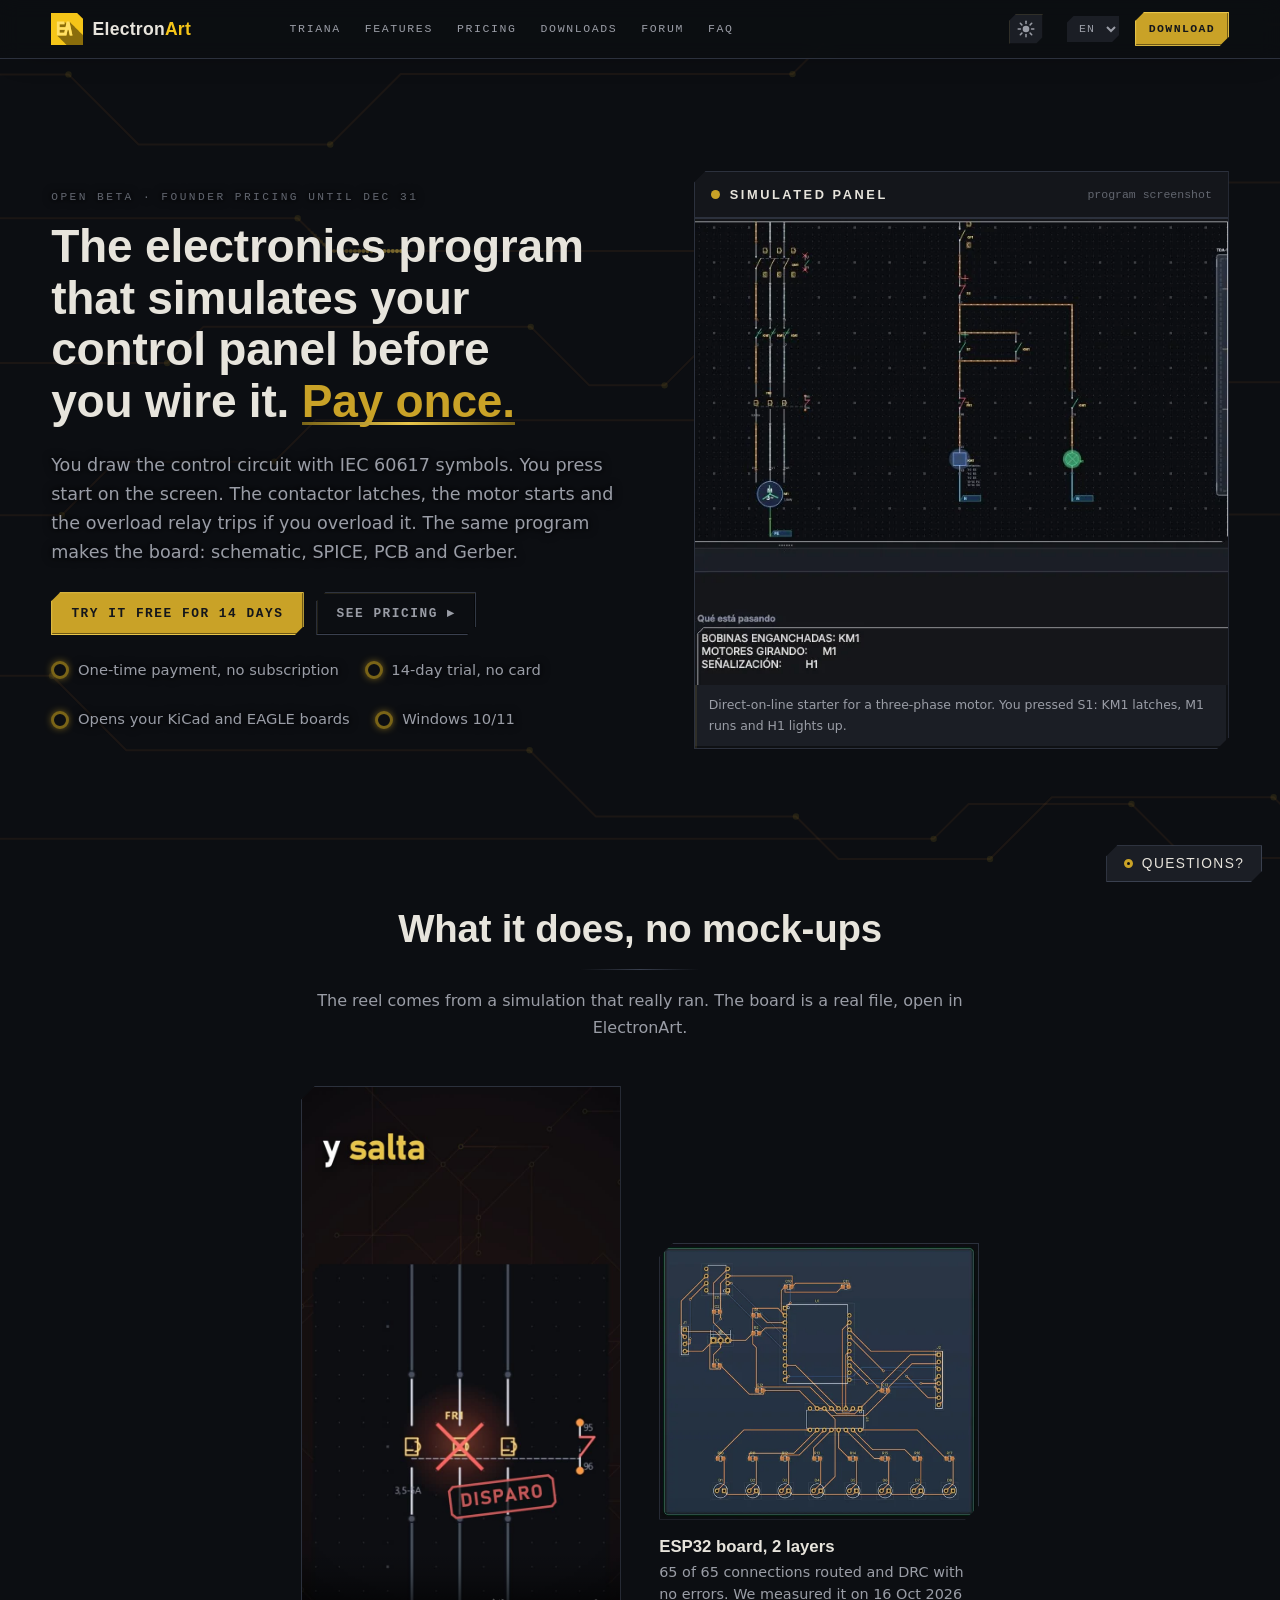
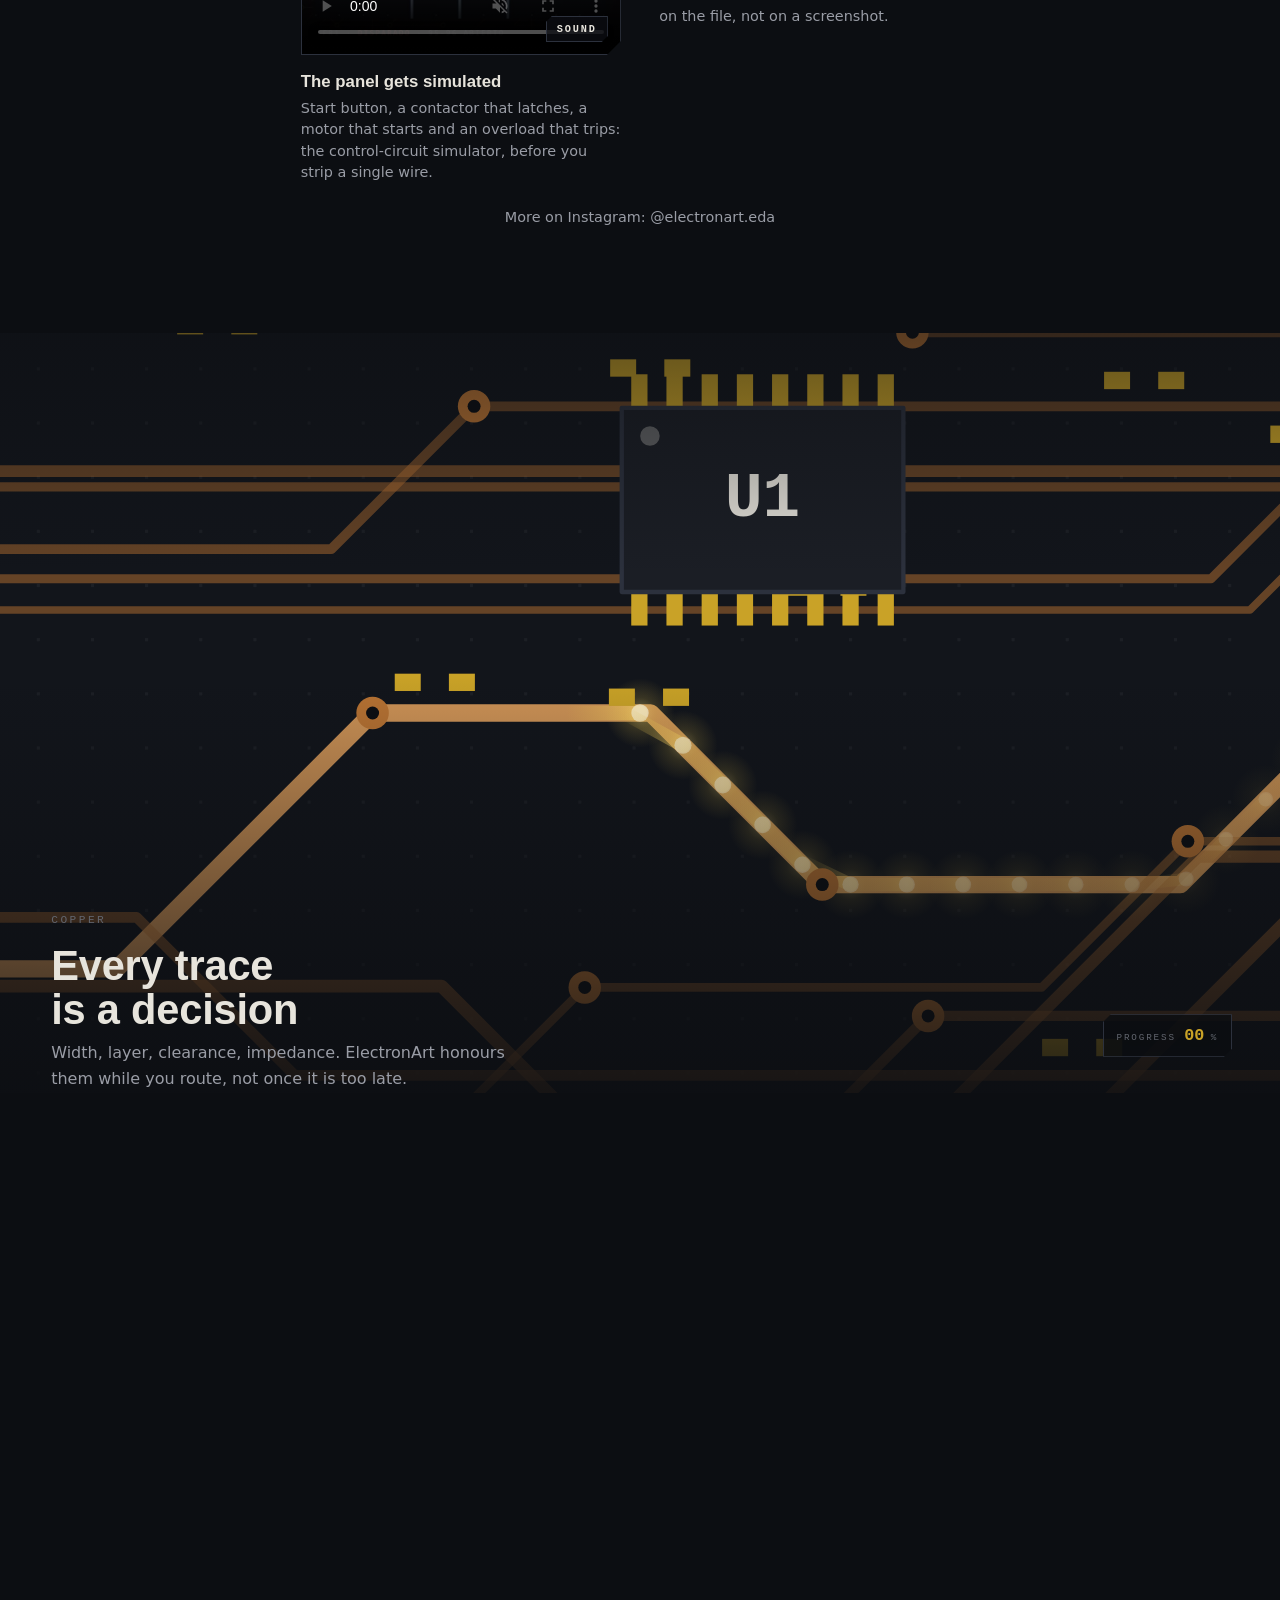
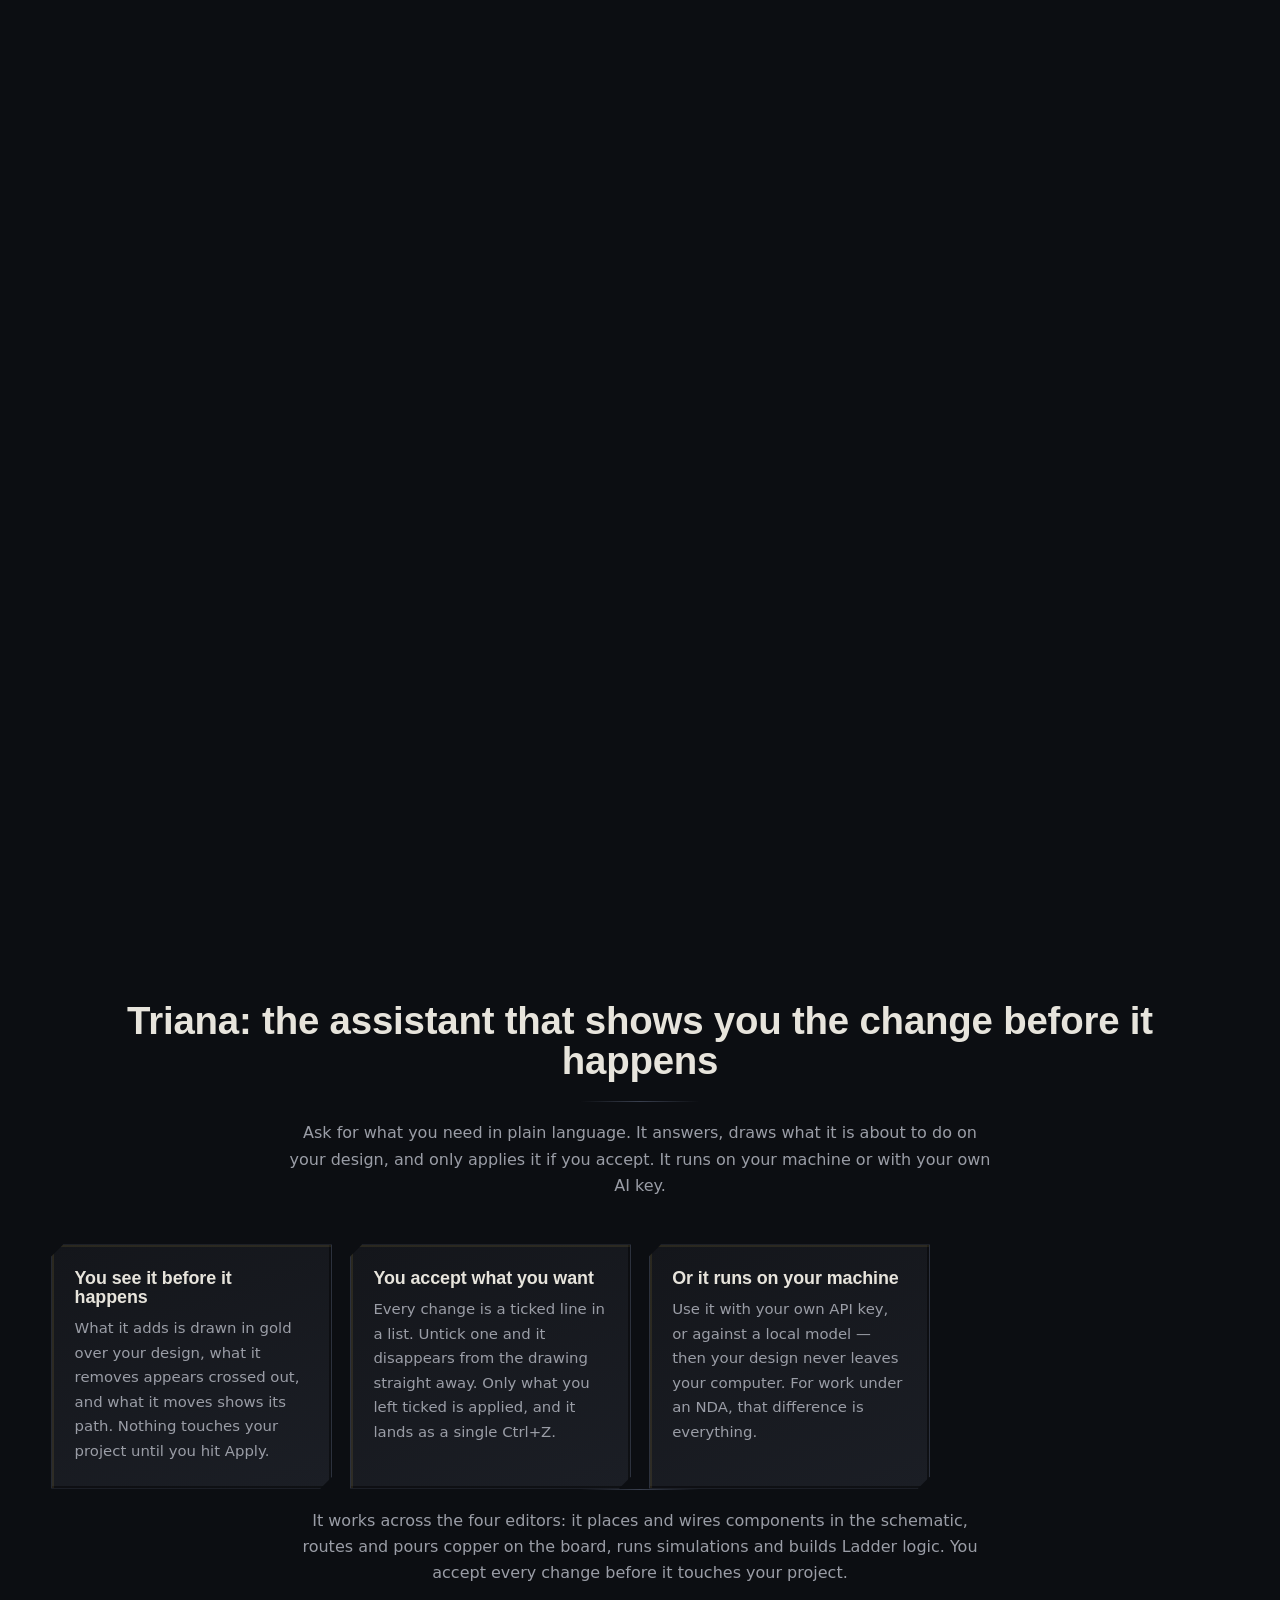
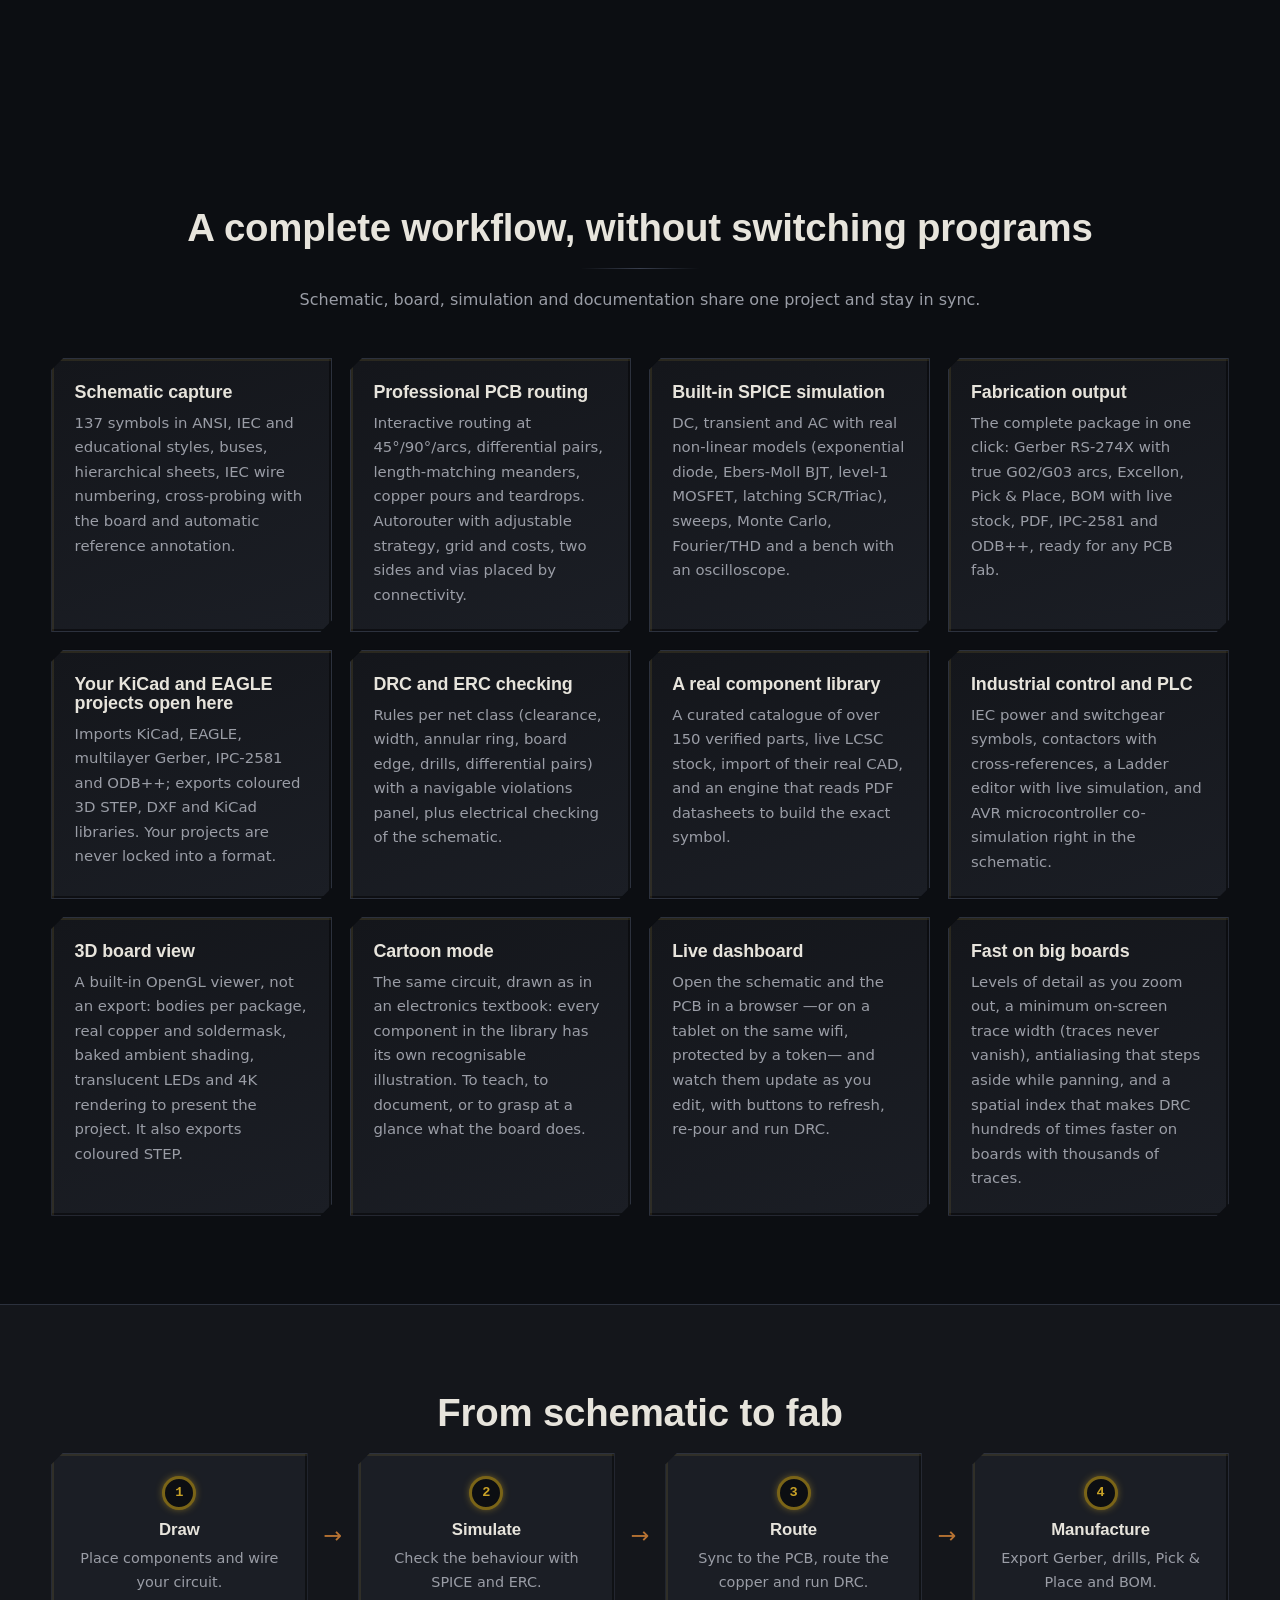
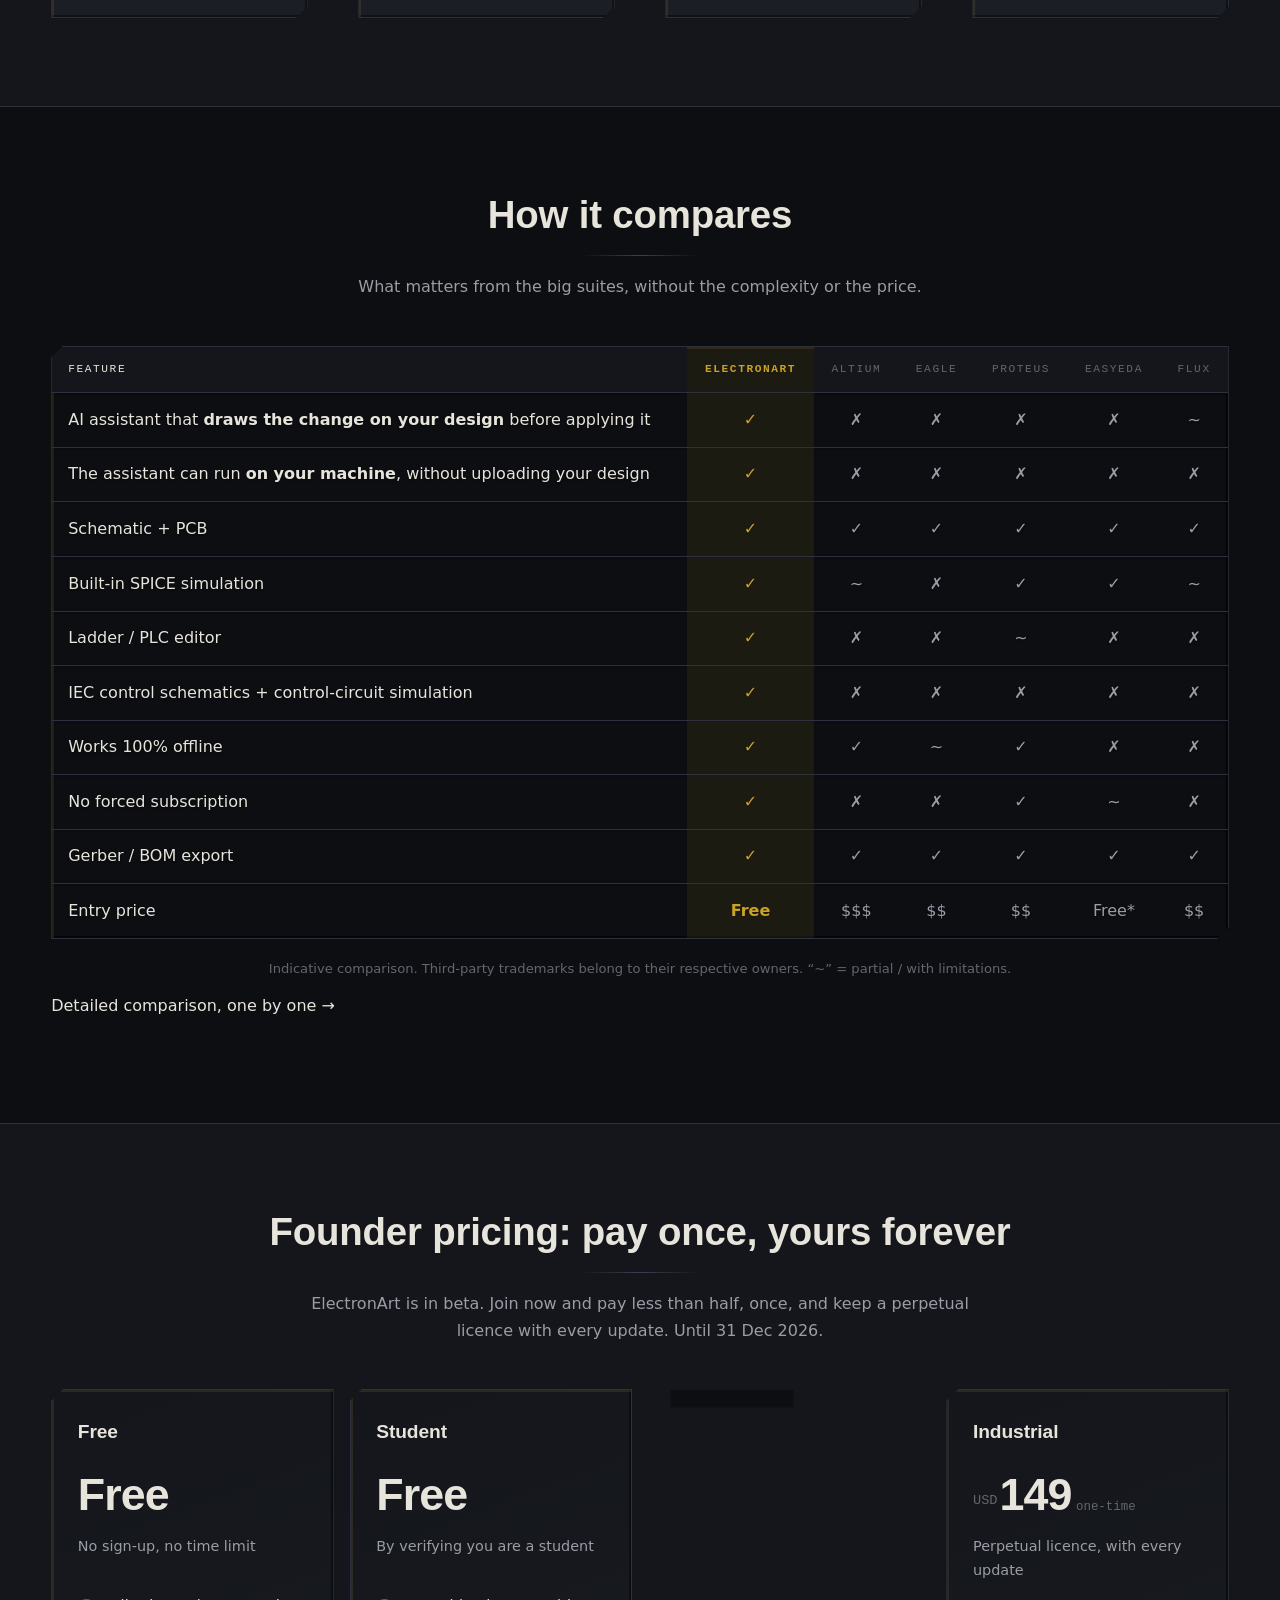
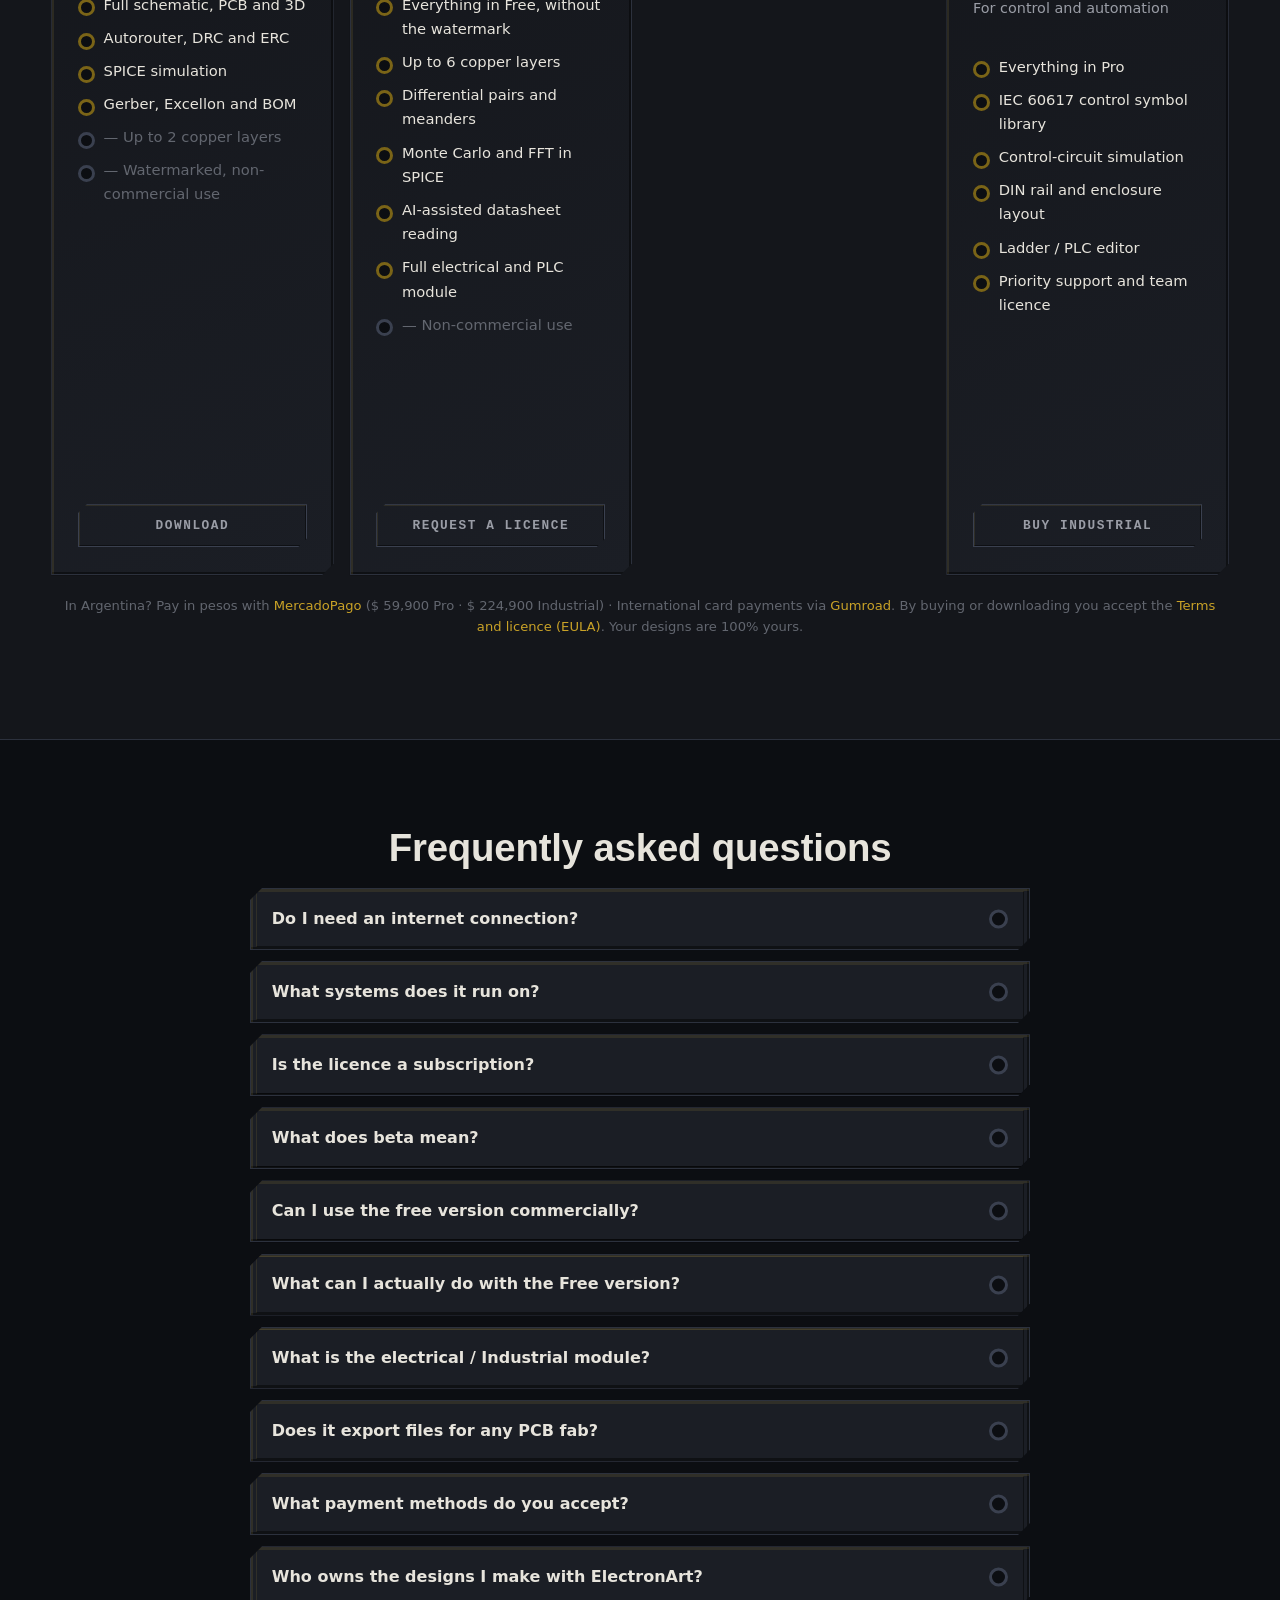
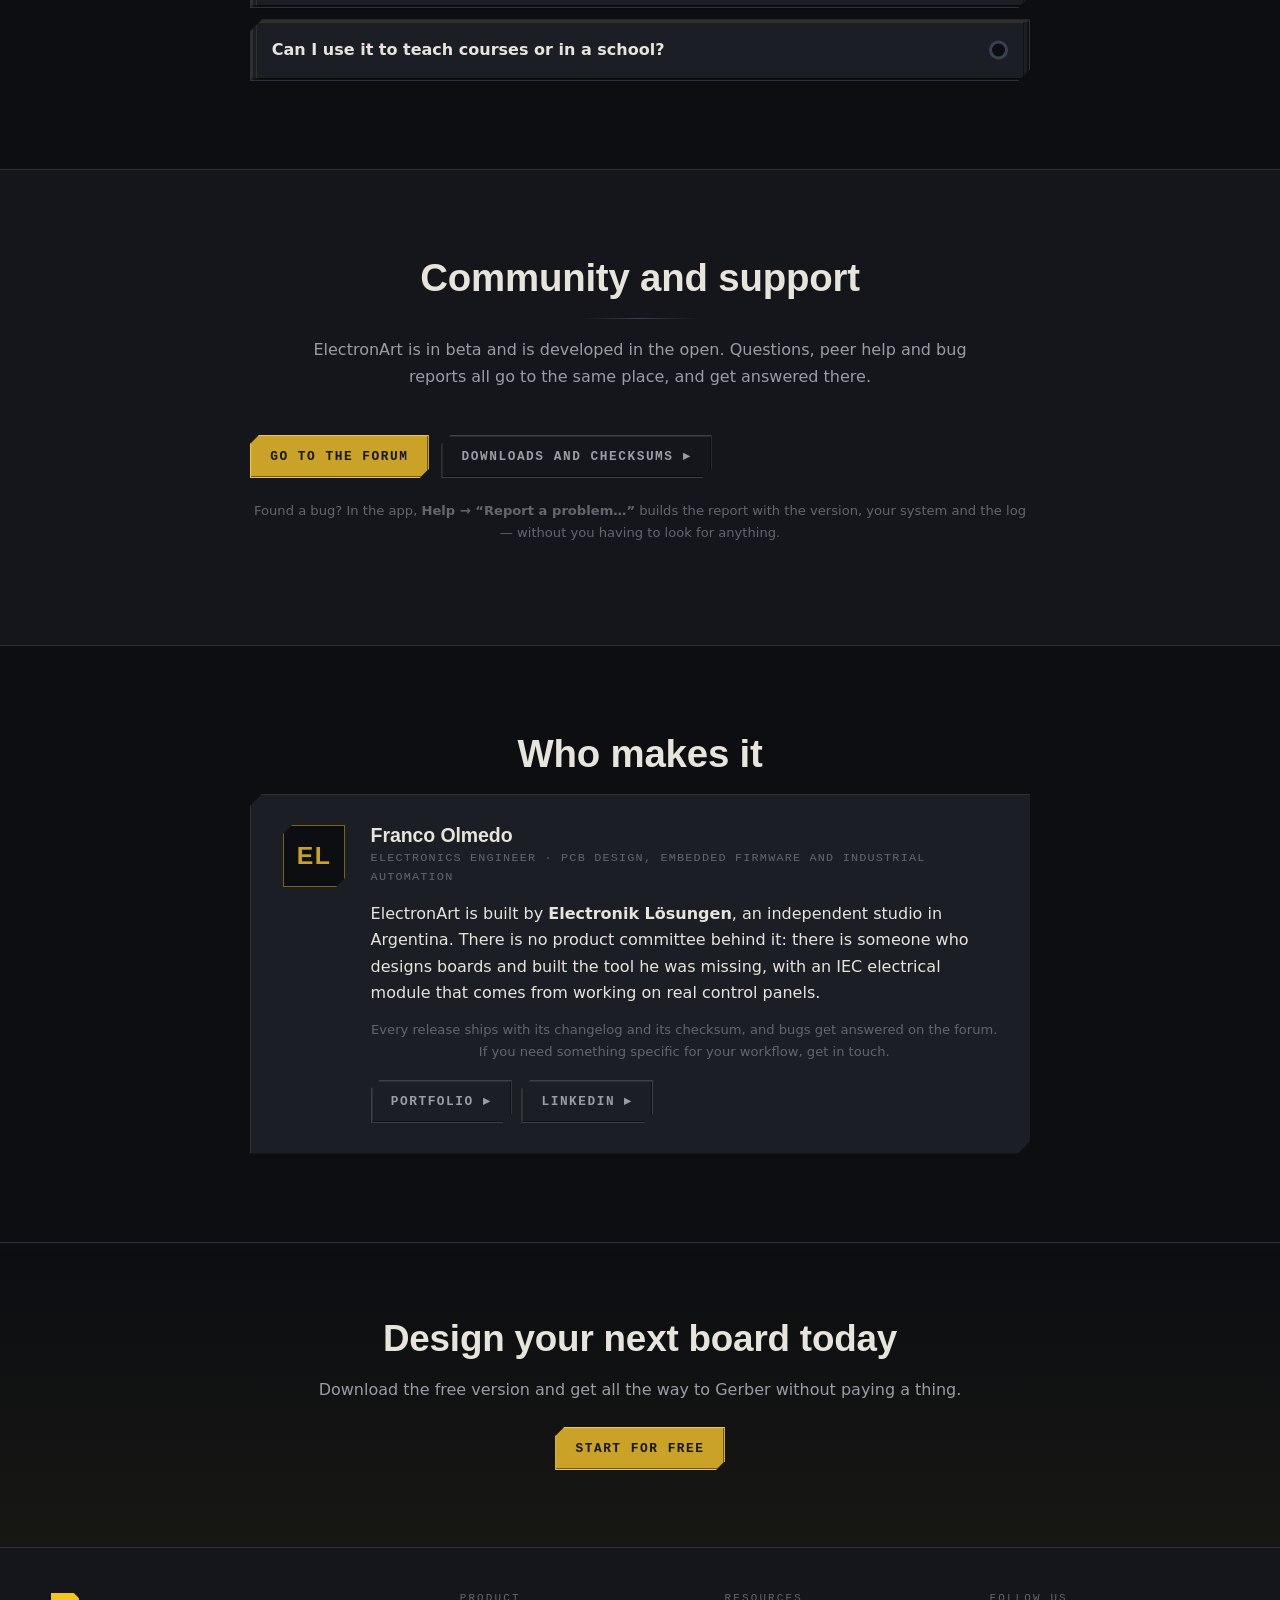
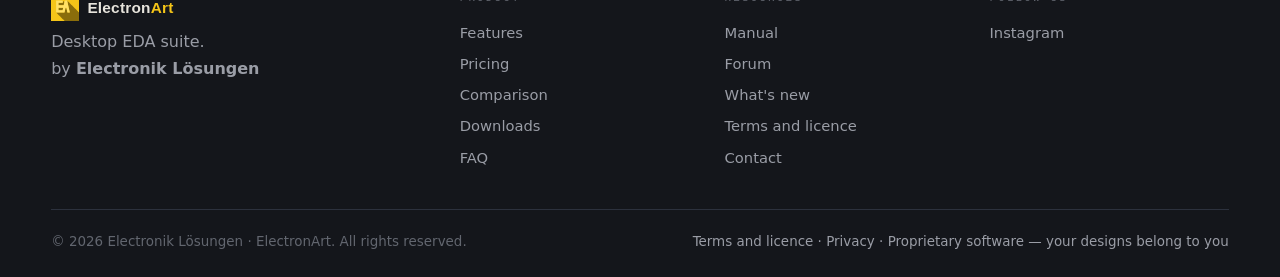
==== commit 6b56886c: "Landing: hero del tablero simulado, titular nuevo, ?lang y ?ref (de electronart PR #38). CNAME sin t" ====
--- a/index.html
+++ b/index.html
@@ -3,15 +3,15 @@
 <head>
   <meta charset="UTF-8" />
   <meta name="viewport" content="width=device-width, initial-scale=1.0" />
-  <title>ElectronArt — EDA profesional: Esquemático, PCB, Simulación y PLC</title>
-  <meta name="description" content="ElectronArt es una suite EDA de escritorio: diseño de esquemáticos, ruteo de PCB con DRC y Gerber, simulación SPICE, editor Ladder/PLC y exportación de fabricación. Por Electronik Lösungen." />
+  <title>ElectronArt — Simulá tu tablero antes de cablearlo. Pagás una vez.</title>
+  <meta name="description" content="El programa de electrónica en castellano que simula tu tablero IEC antes de cablearlo. También hace esquemático, SPICE, PCB y Gerber. Pago único, 14 días de prueba sin tarjeta." />
   <meta name="theme-color" content="#0c0e12" />
   <link rel="icon" type="image/svg+xml" href="assets/favicon.svg" />
   <!-- Lo que se ve cuando alguien comparte el link por WhatsApp, X o LinkedIn.
        Sin `og:image` el link sale como un rectángulo vacío con texto chico, y
        ese es el primer contacto de casi todo el que llega recomendado. -->
-  <meta property="og:title" content="ElectronArt — Suite EDA profesional" />
-  <meta property="og:description" content="Esquemático · PCB · Simulación SPICE · Ladder/PLC · Fabricación. Sin internet, sin suscripción obligatoria." />
+  <meta property="og:title" content="ElectronArt — Simulá tu tablero antes de cablearlo" />
+  <meta property="og:description" content="El programa de electrónica en castellano. Tablero IEC, esquemático, SPICE y PCB. Pagás una vez." />
   <meta property="og:type" content="website" />
   <meta property="og:url" content="https://electroniklosungen.com.ar/" />
   <meta property="og:site_name" content="ElectronArt" />
@@ -19,12 +19,24 @@
   <meta property="og:image" content="https://electroniklosungen.com.ar/assets/og-image.png" />
   <meta property="og:image:width" content="1200" />
   <meta property="og:image:height" content="630" />
-  <meta property="og:image:alt" content="ElectronArt 9.0 — esquemático, SPICE, PCB y 3D en un solo programa" />
+  <meta property="og:image:alt" content="ElectronArt: esquemático, SPICE, PCB y 3D en un solo programa" />
   <meta name="twitter:card" content="summary_large_image" />
-  <meta name="twitter:title" content="ElectronArt — Suite EDA profesional" />
-  <meta name="twitter:description" content="Esquemático · PCB · SPICE · Ladder/PLC. Funciona sin internet." />
+  <meta name="twitter:title" content="ElectronArt — Simulá tu tablero antes de cablearlo" />
+  <meta name="twitter:description" content="El programa de electrónica en castellano. Tablero IEC, esquemático, SPICE y PCB. Pagás una vez." />
   <meta name="twitter:image" content="https://electroniklosungen.com.ar/assets/og-image.png" />
+  <!-- Un idioma por URL (cola D9): `?lang=en|pt` gana sobre el idioma del
+       navegador, así un link desde la cuenta en inglés abre en inglés. El
+       canonical de cada idioma lo ajusta i18n.js; acá queda el castellano. -->
   <link rel="canonical" href="https://electroniklosungen.com.ar/" />
+  <link rel="alternate" hreflang="es" href="https://electroniklosungen.com.ar/" />
+  <link rel="alternate" hreflang="en" href="https://electroniklosungen.com.ar/?lang=en" />
+  <link rel="alternate" hreflang="pt" href="https://electroniklosungen.com.ar/?lang=pt" />
+  <link rel="alternate" hreflang="x-default" href="https://electroniklosungen.com.ar/" />
+  <!-- La captura del hero es el elemento más grande de la primera pantalla:
+       pedirla antes que el CSS termine de bajar adelanta el primer pintado. -->
+  <link rel="preload" as="image" type="image/webp"
+        imagesrcset="assets/hero/tablero-simulado-400.webp 400w, assets/hero/tablero-simulado-656.webp 656w"
+        imagesizes="(max-width: 940px) 92vw, 540px" />
   <link rel="stylesheet" href="styles.css" />
 
   <!-- Datos estructurados: sin esto Google ve una página cualquiera. Con esto
@@ -39,7 +51,7 @@
     "applicationCategory": "DesignApplication",
     "applicationSubCategory": "EDA / PCB design",
     "operatingSystem": "Windows 10, Windows 11",
-    "softwareVersion": "9.1",
+    "softwareVersion": "9.5",
     "inLanguage": ["es", "en", "pt"],
     "url": "https://electroniklosungen.com.ar/",
     "downloadUrl": "https://electroniklosungen.com.ar/descargas.html",
@@ -249,117 +261,86 @@
     <div class="container hero-grid">
       <div class="hero-copy">
         <p class="eyebrow">Beta abierta · Precio de fundador hasta el 31/12</p>
-        <h1>Diseñá, simulá y fabricá <span class="grad">en una sola herramienta</span></h1>
+        <!-- Titular de la auditoría de octubre (§1.3, cola D1): lo único que no
+             tiene otro EDA es el tablero que se simula, en castellano y con
+             pago único. «Diseñá, simulá y fabricá» lo decía cualquiera. -->
+        <h1 class="h1-largo">El programa de electrónica en castellano que simula tu tablero antes de cablearlo. <span class="grad">Pagás una vez.</span></h1>
         <p class="lead">
-          ElectronArt integra captura de esquemáticos, simulación SPICE,
-          ruteo de PCB multicapa con autorouter configurable y salida de fabricación
-          completa — Gerber con arcos reales, Excellon, IPC-2581, ODB++ —
-          en una aplicación de escritorio rápida y sin dependencias de la nube.
+          Dibujás el esquema de mando con símbolos IEC 60617. Apretás marcha en la
+          pantalla. El contactor engancha, el motor arranca y el térmico dispara si
+          lo sobrecargás. El mismo programa hace la placa: esquemático, SPICE, PCB y Gerber.
         </p>
         <div class="hero-cta">
-          <a class="btn btn-primary" href="#precios">Empezar gratis</a>
-          <a class="btn btn-ghost" href="#flujo">Ver el flujo ▸</a>
+          <a class="btn btn-primary" href="#" data-link="prueba" data-ev="prueba-hero">Probalo 14 días gratis</a>
+          <a class="btn btn-ghost" href="#precios">Ver precios ▸</a>
         </div>
-        <!-- El tercer punto contesta el freno más grande para migrar de
-             herramienta: «tengo cuarenta proyectos en KiCad, ¿los pierdo?».
-             La respuesta ya existía en el código y en la página, pero estaba
-             enterrada a media altura bajo el título «Interoperabilidad», que
-             es una palabra que nadie busca ni siente. Acá llega en los
-             primeros segundos, que es cuando se decide seguir leyendo. -->
+        <!-- «Placas» y no «proyectos»: el import de KiCad/EAGLE trae el
+             .kicad_pcb y el .brd, no el esquemático (ver 75a582f). -->
         <ul class="trust">
-          <li>✓ IA incluida, corre en tu PC</li>
-          <li>✓ Pago único, sin suscripción</li>
-          <li>✓ Abre tus proyectos de KiCad y EAGLE</li>
-          <li>✓ Windows 10/11</li>
+          <li>Pago único, sin suscripción</li>
+          <li>14 días de prueba, sin tarjeta</li>
+          <li>Abre tus placas de KiCad y EAGLE</li>
+          <li>Windows 10/11</li>
         </ul>
       </div>
 
-      <!-- La placa de 6 capas, en vivo (website/hero3d.js): la misma escena del
-           reel «6 capas», interactiva. Reemplaza al video viejo de la ESP32.
-           Las texturas salen del archivo real (examples/triana-industrial-controller)
-           rasterizado con el renderer del programa. Sin WebGL queda el póster. -->
+      <!-- Captura del programa real con el ejemplo `arranque-directo-motor`
+           simulándose (marketing/demo_tablero_real.py, 16/10/2026): S1
+           apretado, KM1 enganchado, M1 girando, H1 prendida. Reemplaza a la
+           controladora de 6 capas, que es diseño en progreso y no prueba nada
+           (auditoría 2026-10 §1.3). Una imagen WebP de ~30 KB en vez de
+           three.js (600 KB) más texturas: la primera pantalla carga sola. -->
       <div class="hero-mock">
-        <div class="mica-panel panel-3d">
-          <div class="mica-cab"><span class="mica-led"></span><b>Seis capas</b><span class="mica-s">en vivo · arrastrá para girarla</span></div>
-          <div class="hero3d" id="hero3d">
-            <img class="hero3d-poster" src="assets/hero3d/poster.jpg" width="824" height="762"
-                 alt="Controladora industrial de 6 capas hecha en ElectronArt, con sus láminas separadas en 3D." />
-          </div>
-          <div class="capas-leyenda" id="hero3dLeyenda" aria-label="Capas de la placa"></div>
-          <p class="hero3d-nota">Controladora de referencia hecha en ElectronArt · diseño en progreso</p>
-        </div>
-      </div>
-    </div>
-  </section>
-
-  <!-- ───────────────── Lanzamiento: Triana diseña una placa ───────────────── -->
-  <!-- El video de lanzamiento: la intro de marca, el visor 3D real y el
-       programa de verdad con Triana diseñando una placa de cero. Lleva controles
-       para que se pueda mirar entero; autoplay silencioso al entrar en pantalla. -->
-  <section class="section video-seccion alt" aria-label="Mirá a Triana armar una placa desde una frase">
+        <figure class="mica-panel panel-tablero">
+          <div class="mica-cab"><span class="mica-led"></span><b>Tablero simulado</b><span class="mica-s">captura del programa</span></div>
+          <picture>
+            <source type="image/webp"
+                    srcset="assets/hero/tablero-simulado-400.webp 400w, assets/hero/tablero-simulado-656.webp 656w"
+                    sizes="(max-width: 940px) 92vw, 540px" />
+            <img class="hero-captura" src="assets/hero/tablero-simulado-656.jpg" width="656" height="574"
+                 fetchpriority="high" decoding="async"
+                 alt="Esquema de arranque directo simulado en ElectronArt: los cables con tensión en naranja, el motor M1 girando y el panel que dice bobinas enganchadas KM1." />
+          </picture>
+          <figcaption class="hero3d-nota">Arranque directo de un motor trifásico. Apretaste S1: KM1 engancha, M1 gira y H1 prende.</figcaption>
+        </figure>
+      </div>
+    </div>
+  </section>
+
+  <!-- ───────────────── Lo que hace, sin maquetas ───────────────── -->
+  <!-- Cola D2 (auditoría 2026-10): afuera el video de Triana (lo grabó el
+       proveedor simulado, no el modelo real), el reel de la controladora de 6
+       capas (diseño en progreso) y el de la placa grande (no se probó en el
+       visor 3D). Queda lo que se midió: el tablero que se simula y la placa
+       ESP32 del ejemplo, ruteada 65/65 con DRC limpio el 16/10/2026
+       (`scripts/demo_esp32_manufacturing.py --check`). -->
+  <section id="reels" class="section reels-seccion" aria-label="Lo que hace, sin maquetas">
     <div class="container">
-      <h2 class="section-title">Mirá a Triana armar una placa desde una frase</h2>
-      <p class="section-sub">Grabado dentro del programa real: le pide un ESP32 con LEDs, lo pasa a la placa, la rutea, vierte el plano de masa y la muestra en 3D. Triana está en beta: con circuitos comunes anda bien y con pedidos que nunca vio todavía se equivoca. La mejoramos cada semana.</p>
-      <div class="video-caja">
-        <video id="ea-lanzamiento" poster="assets/video/lanzamiento-poster.jpg"
-               controls muted playsinline loop preload="metadata"
-               aria-label="Video de lanzamiento de ElectronArt: intro de marca, visor 3D real y el asistente Triana armando una placa desde una frase dentro del programa.">
-          <source src="assets/video/lanzamiento.mp4" type="video/mp4" />
-          Tu navegador no puede reproducir este video.
-        </video>
-      </div>
-    </div>
-    <script>
-      // Autoplay silencioso sólo con la sección en pantalla (se pausa al salir).
-      // Con movimiento reducido no arranca solo: quedan los controles.
-      (function () {
-        "use strict";
-        var v = document.getElementById("ea-lanzamiento");
-        if (!v) return;
-        var quieto = window.matchMedia("(prefers-reduced-motion: reduce)").matches;
-        if (quieto || !("IntersectionObserver" in window)) return;
-        var obs = new IntersectionObserver(function (es) {
-          es.forEach(function (e) {
-            if (e.isIntersecting) { v.play().catch(function () {}); }
-            else { v.pause(); }
-          });
-        }, { threshold: 0.35 });
-        obs.observe(v);
-      })();
-    </script>
-  </section>
-
-  <!-- ───────────────── El programa en movimiento ───────────────── -->
-  <!-- ───────────────── Reels: lo que hace, en 20 segundos ───────────────── -->
-  <!-- Los reels de la campaña, hechos con el motor de motion
-       (marketing/motion/) sobre archivos y simulaciones REALES del programa.
-       Reemplazan al video viejo del 74HC595 y a la sección suelta «Seis capas».
-       Verticales como en el teléfono; arrancan mudos al entrar en pantalla y un
-       toque les da sonido (la voz cuenta lo que pasa). -->
-  <section id="reels" class="section reels-seccion" aria-label="Mirá lo que hace, en 20 segundos">
-    <div class="container">
-      <h2 class="section-title">Mirá lo que hace, en 20 segundos</h2>
-      <p class="section-sub">Nada de maquetas: cada reel sale de un archivo real abierto en ElectronArt o de una simulación que corrió de verdad.</p>
+      <h2 class="section-title">Lo que hace, sin maquetas</h2>
+      <p class="section-sub">El reel sale de una simulación que corrió de verdad. La placa es un archivo real, abierto en ElectronArt.</p>
       <div class="reels-fila">
         <figure class="reel">
           <div class="reel-marco">
-            <video class="reel-video" muted playsinline loop preload="metadata" poster="assets/video/capas-6-poster.jpg"
-                   aria-label="Reel de 18 segundos: una controladora industrial de seis capas que se desglosa en 3D.">
-              <source src="assets/video/capas-6.mp4" type="video/mp4" />
-            </video>
-            <button class="reel-sonido" type="button" aria-label="Activar el sonido">SONIDO</button>
-          </div>
-          <figcaption><b>Seis capas, desglosadas</b>Micro de 144 pines, SDRAM BGA, Ethernet y CAN aislado; planos internos de GND y 3,3 V y pares USB con el largo igualado.</figcaption>
-        </figure>
-        <figure class="reel">
-          <div class="reel-marco">
-            <video class="reel-video" muted playsinline loop preload="metadata" poster="assets/video/tablero-poster.jpg"
+            <video class="reel-video" muted playsinline loop preload="none" poster="assets/video/tablero-poster.jpg"
                    aria-label="Reel de 24 segundos: un tablerista simula el arranque directo de un motor y el térmico dispara.">
               <source src="assets/video/tablero.mp4" type="video/mp4" />
             </video>
             <button class="reel-sonido" type="button" aria-label="Activar el sonido">SONIDO</button>
           </div>
           <figcaption><b>El tablero se simula</b>Marcha, contactor que se enclava, motor que arranca y térmico que dispara: el simulador del esquema de mando, antes de pelar un cable.</figcaption>
+        </figure>
+        <figure class="reel reel-placa">
+          <div class="reel-marco">
+            <picture>
+              <source type="image/webp"
+                      srcset="assets/hero/esp32-2capas-560.webp 560w, assets/hero/esp32-2capas-900.webp 900w"
+                      sizes="(max-width: 640px) 86vw, 460px" />
+              <img class="reel-img" src="assets/hero/esp32-2capas-900.webp" width="900" height="778"
+                   loading="lazy" decoding="async"
+                   alt="Placa ESP32 de dos capas en el editor de PCB de ElectronArt: pistas de cobre arriba en naranja, abajo en azul, ocho LED con sus resistencias." />
+            </picture>
+          </div>
+          <figcaption><b>Placa ESP32, 2 capas</b>65 de 65 conexiones ruteadas y el DRC sin errores. Lo medimos el 16/10/2026 sobre el archivo, no sobre una captura.</figcaption>
         </figure>
       </div>
       <p class="reels-mas">Más en Instagram: <a href="#" data-link="instagram">@electronart.eda</a></p>
@@ -591,10 +572,10 @@
           <p class="price"><span class="amt">Gratis</span></p>
           <p class="price-sub">Sin registro, sin límite de tiempo</p>
           <ul>
-            <li>✓ Esquemático, PCB y 3D completos</li>
-            <li>✓ Autorouter, DRC y ERC</li>
-            <li>✓ Simulación SPICE</li>
-            <li>✓ Gerber, Excellon y BOM</li>
+            <li>Esquemático, PCB y 3D completos</li>
+            <li>Autorouter, DRC y ERC</li>
+            <li>Simulación SPICE</li>
+            <li>Gerber, Excellon y BOM</li>
             <li class="muted">— Hasta 2 capas de cobre</li>
             <li class="muted">— Con marca de agua, uso no comercial</li>
           </ul>
@@ -606,12 +587,12 @@
           <p class="price"><span class="amt">Gratis</span></p>
           <p class="price-sub">Verificando que estudiás</p>
           <ul>
-            <li>✓ Todo lo de Gratuita, sin marca de agua</li>
-            <li>✓ Hasta 6 capas de cobre</li>
-            <li>✓ Pares diferenciales y serpentinas</li>
-            <li>✓ Monte Carlo y FFT en SPICE</li>
-            <li>✓ Lectura de datasheets con IA</li>
-            <li>✓ Módulo eléctrico y PLC completo</li>
+            <li>Todo lo de Gratuita, sin marca de agua</li>
+            <li>Hasta 6 capas de cobre</li>
+            <li>Pares diferenciales y serpentinas</li>
+            <li>Monte Carlo y FFT en SPICE</li>
+            <li>Lectura de datasheets con IA</li>
+            <li>Módulo eléctrico y PLC completo</li>
             <li class="muted">— Uso no comercial</li>
           </ul>
           <a class="btn btn-ghost full" data-pay="student" data-link="tienda"
@@ -622,15 +603,15 @@
           <div class="ribbon">Fundador · beta</div>
           <h3>Pro</h3>
           <p class="price"><span class="cur">USD</span><span class="amt">39</span><span class="per">pago único</span></p>
-          <p class="price-sub"><s>USD 79 / año</s> · licencia perpetua</p>
+          <p class="price-sub">Licencia perpetua, con todas las actualizaciones</p>
           <p class="price-sub">Para makers y profesionales</p>
           <ul>
-            <li>✓ Uso comercial</li>
-            <li>✓ Hasta 16 capas de cobre</li>
-            <li>✓ Pares diferenciales y serpentinas</li>
-            <li>✓ Monte Carlo y FFT en SPICE</li>
-            <li>✓ IPC-2581, ODB++ y STEP 3D</li>
-            <li>✓ Actualizaciones incluidas, para siempre</li>
+            <li>Uso comercial</li>
+            <li>Hasta 16 capas de cobre</li>
+            <li>Pares diferenciales y serpentinas</li>
+            <li>Monte Carlo y FFT en SPICE</li>
+            <li>IPC-2581, ODB++ y STEP 3D</li>
+            <li>Actualizaciones incluidas, para siempre</li>
           </ul>
           <a class="btn btn-primary full" data-pay="pro" data-link="tienda"
              href="#">Comprar Pro</a>
@@ -646,15 +627,15 @@
         <article class="price-card">
           <h3>Industrial</h3>
           <p class="price"><span class="cur">USD</span><span class="amt">149</span><span class="per">pago único</span></p>
-          <p class="price-sub"><s>USD 299 / año</s> · licencia perpetua</p>
+          <p class="price-sub">Licencia perpetua, con todas las actualizaciones</p>
           <p class="price-sub">Para control y automatización</p>
           <ul>
-            <li>✓ Todo lo de Pro</li>
-            <li>✓ Librería IEC 60617 de control</li>
-            <li>✓ Simulación del esquema de mando</li>
-            <li>✓ Montaje en riel DIN y tablero</li>
-            <li>✓ Editor Ladder / PLC</li>
-            <li>✓ Soporte prioritario y licencia de equipo</li>
+            <li>Todo lo de Pro</li>
+            <li>Librería IEC 60617 de control</li>
+            <li>Simulación del esquema de mando</li>
+            <li>Montaje en riel DIN y tablero</li>
+            <li>Editor Ladder / PLC</li>
+            <li>Soporte prioritario y licencia de equipo</li>
           </ul>
           <a class="btn btn-ghost full" data-pay="industrial" data-link="tienda"
              href="#">Comprar Industrial</a>
@@ -832,20 +813,25 @@
     </div>
   </footer>
 
-  <script src="script.js"></script>
-  <script src="hero3d.js" defer></script>
-  <script src="i18n.js"></script>
+  <!-- Todos con `defer`: bajan en paralelo con la página, corren en este
+       mismo orden y ninguno frena el primer pintado. hero3d.js (y three.js,
+       600 KB) ya no se cargan: el hero es una captura (cola D1). -->
+  <script src="script.js" defer></script>
+  <script src="i18n.js" defer></script>
   <!-- Asistente: contesta las dudas de descarga, instalación, planes y
        cuenta sin salir de la página. Va DESPUÉS de i18n.js a propósito
        (se traduce solo; ver la cabecera de asistente.js). -->
-  <script src="asistente.js"></script>
-  <script src="enlaces.js"></script>
-  <script src="fondo.js"></script>
-  <script src="viaje.js"></script>
+  <script src="asistente.js" defer></script>
+  <script src="enlaces.js" defer></script>
+  <script src="fondo.js" defer></script>
+  <script src="viaje.js" defer></script>
 <script>
 // Analítica propia de ElectronArt: sin cookies, sin terceros.
 (function(){try{
-  var d={r:location.pathname,f:document.referrer||""};
+  // ref: de qué link vino (?ref=ig|yt|mail|reddit|fb, cola D10); sigue en la sesión.
+  var m=/[?&]ref=([a-z0-9_-]{1,24})(?:&|#|$)/i.exec(location.search),rf=m?m[1].toLowerCase():"";
+  try{if(rf)sessionStorage.setItem("ea_ref",rf);else rf=sessionStorage.getItem("ea_ref")||"";}catch(_){}
+  var d={r:location.pathname,f:document.referrer||"",ref:rf};
   var b=new Blob([JSON.stringify(d)],{type:"text/plain"});
   (navigator.sendBeacon&&navigator.sendBeacon("https://electronart.pythonanywhere.com/api/v",b))||
     fetch("https://electronart.pythonanywhere.com/api/v",{method:"POST",body:JSON.stringify(d),
@@ -853,7 +839,7 @@
   document.addEventListener("click",function(e){
     var a=e.target.closest&&e.target.closest("[data-ev]");
     if(!a)return;
-    var p={r:location.pathname,f:document.referrer||"",e:a.dataset.ev};
+    var p={r:location.pathname,f:document.referrer||"",e:a.dataset.ev,ref:rf};
     navigator.sendBeacon&&navigator.sendBeacon("https://electronart.pythonanywhere.com/api/v",
       new Blob([JSON.stringify(p)],{type:"text/plain"}));
   },true);
--- a/styles.css
+++ b/styles.css
@@ -332,7 +332,16 @@
   margin-bottom: .9rem;
 }
 .hero h1 { font-size: clamp(2.4rem, 6vw, 4rem); text-wrap: balance; }
+/* El titular de octubre es una frase entera (95 letras): a 4rem ocupaba seis
+   renglones y empujaba el botón fuera de la primera pantalla. */
+.hero h1.h1-largo { font-size: clamp(1.9rem, 3.6vw, 3rem); line-height: 1.12; }
 .lead { font-size: 1.1rem; color: var(--muted); max-width: 32em; }
+/* Las trazas del fondo pasan al azar por detrás del texto, y una línea fina
+   justo a la altura de las letras se lee como un tachado. Un halo del color
+   del sustrato las corta alrededor de cada letra; el tejido sigue a la vista. */
+.hero-copy .lead, .hero-copy .eyebrow, .hero-copy .trust {
+  text-shadow: 0 0 3px var(--bg), 0 0 6px var(--bg), 0 0 10px var(--bg);
+}
 .hero-cta { display: flex; gap: .8rem; flex-wrap: wrap; margin: 1.6rem 0 1.4rem; }
 
 /* La lista de confianza se marca con pads perforados, no con tildes. */
@@ -458,11 +467,22 @@
 .hero3d-nota { margin: 0; padding: 4px 14px 12px; font-size: .72rem; color: var(--muted-2); }
 @media (max-width: 820px) { .panel-3d .hero3d { height: 280px; } }
 
+/* ── Hero: el tablero simulado (captura del programa) ──────────────────────
+   Una imagen con su ancho y alto declarados: no salta nada al cargar. */
+.panel-tablero { margin: 0; }
+.panel-tablero picture { display: block; border-top: 1px solid var(--border); background: var(--bg); }
+.hero-captura { display: block; width: 100%; height: auto; }
+.panel-tablero .hero3d-nota { padding-top: 10px; font-size: .78rem; color: var(--muted); }
+
 /* ── Reels: lo que hace, en 20 segundos ─────────────────────────────────────
    Verticales, como en el teléfono: dos (o tres) marcos con chaflán, uno al
    lado del otro; en pantallas angostas se apilan. El botón de sonido es un
    rótulo de serigrafía sobre el borde del marco, no un ícono suelto. */
-.reels-fila { display: flex; flex-wrap: wrap; justify-content: center; gap: clamp(1.4rem, 3vw, 2.6rem); margin-top: 1.6rem; }
+.reels-fila { display: flex; flex-wrap: wrap; justify-content: center; gap: clamp(1.4rem, 3vw, 2.6rem); margin-top: 1.6rem; align-items: center; }
+/* La placa no es un reel vertical: mismo marco con chaflán, en su proporción. */
+.reel-placa { width: min(460px, 86vw); }
+.reel-placa .reel-marco { aspect-ratio: 900 / 778; }
+.reel-img { position: absolute; inset: 0; width: 100%; height: 100%; object-fit: cover; display: block; }
 .reel { margin: 0; width: min(320px, 86vw); }
 .reel-marco { position: relative; aspect-ratio: 9 / 16; background: var(--bg-2); border: 1px solid var(--border);
   clip-path: polygon(14px 0, 100% 0, 100% calc(100% - 14px), calc(100% - 14px) 100%, 0 100%, 0 14px);
@@ -692,7 +712,10 @@
 .price .amt { font-family: var(--f-title); font-size: 2.8rem; font-weight: 600; letter-spacing: -.02em; }
 .price .per { color: var(--muted-2); font-family: var(--f-data); font-size: .78rem; margin-left: .35em; }
 .price-sub { color: var(--muted); font-size: .9rem; }
-.price-card ul { list-style: none; padding: 0; margin: 1.2rem 0 1.6rem; display: grid; gap: .55rem; flex: 1; }
+.price-card ul { list-style: none; padding: 0; margin: 1.2rem 0 1.6rem; display: grid; gap: .55rem; flex: 1;
+  /* Sin esto la grilla reparte el alto sobrante entre los ítems y la lista
+     corta queda con renglones sueltos a lo alto de la tarjeta. */
+  align-content: start; }
 .price-card li { color: var(--text); font-size: .92rem; display: flex; gap: .55rem; align-items: flex-start; }
 .price-card li::before {
   content: ""; flex: none;
@@ -768,7 +791,8 @@
      `overflow-x: clip` cortaba título, párrafo y viñetas sin barra para verlos. */
   .hero-grid { grid-template-columns: minmax(0, 1fr); }
   .hero-grid > * { min-width: 0; }
-  .hero-mock { order: -1; }
+  /* El titular va primero: con la imagen arriba, en el celular la primera
+     pantalla no decía qué es el programa. */
   .pricing { grid-template-columns: 1fr; max-width: 460px; margin-inline: auto; }
   .foot-grid { grid-template-columns: 1fr 1fr; }
 }
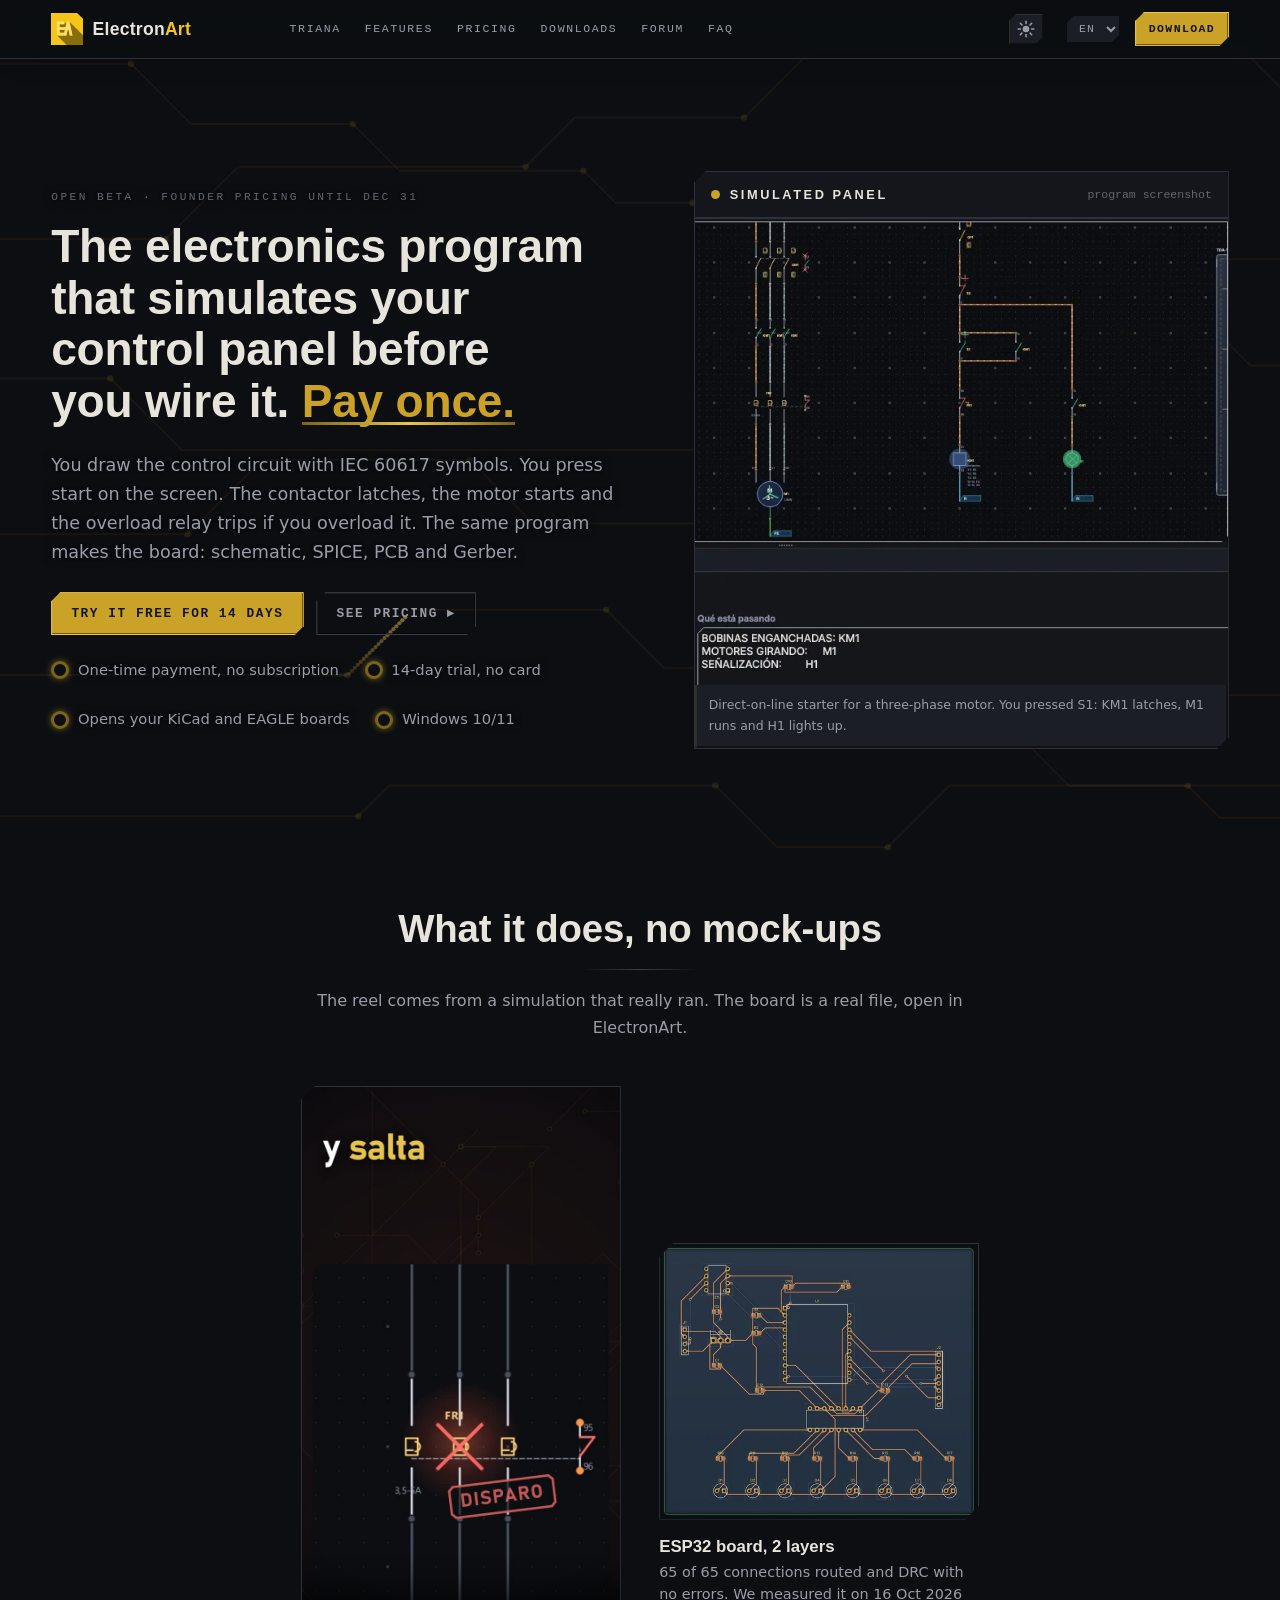
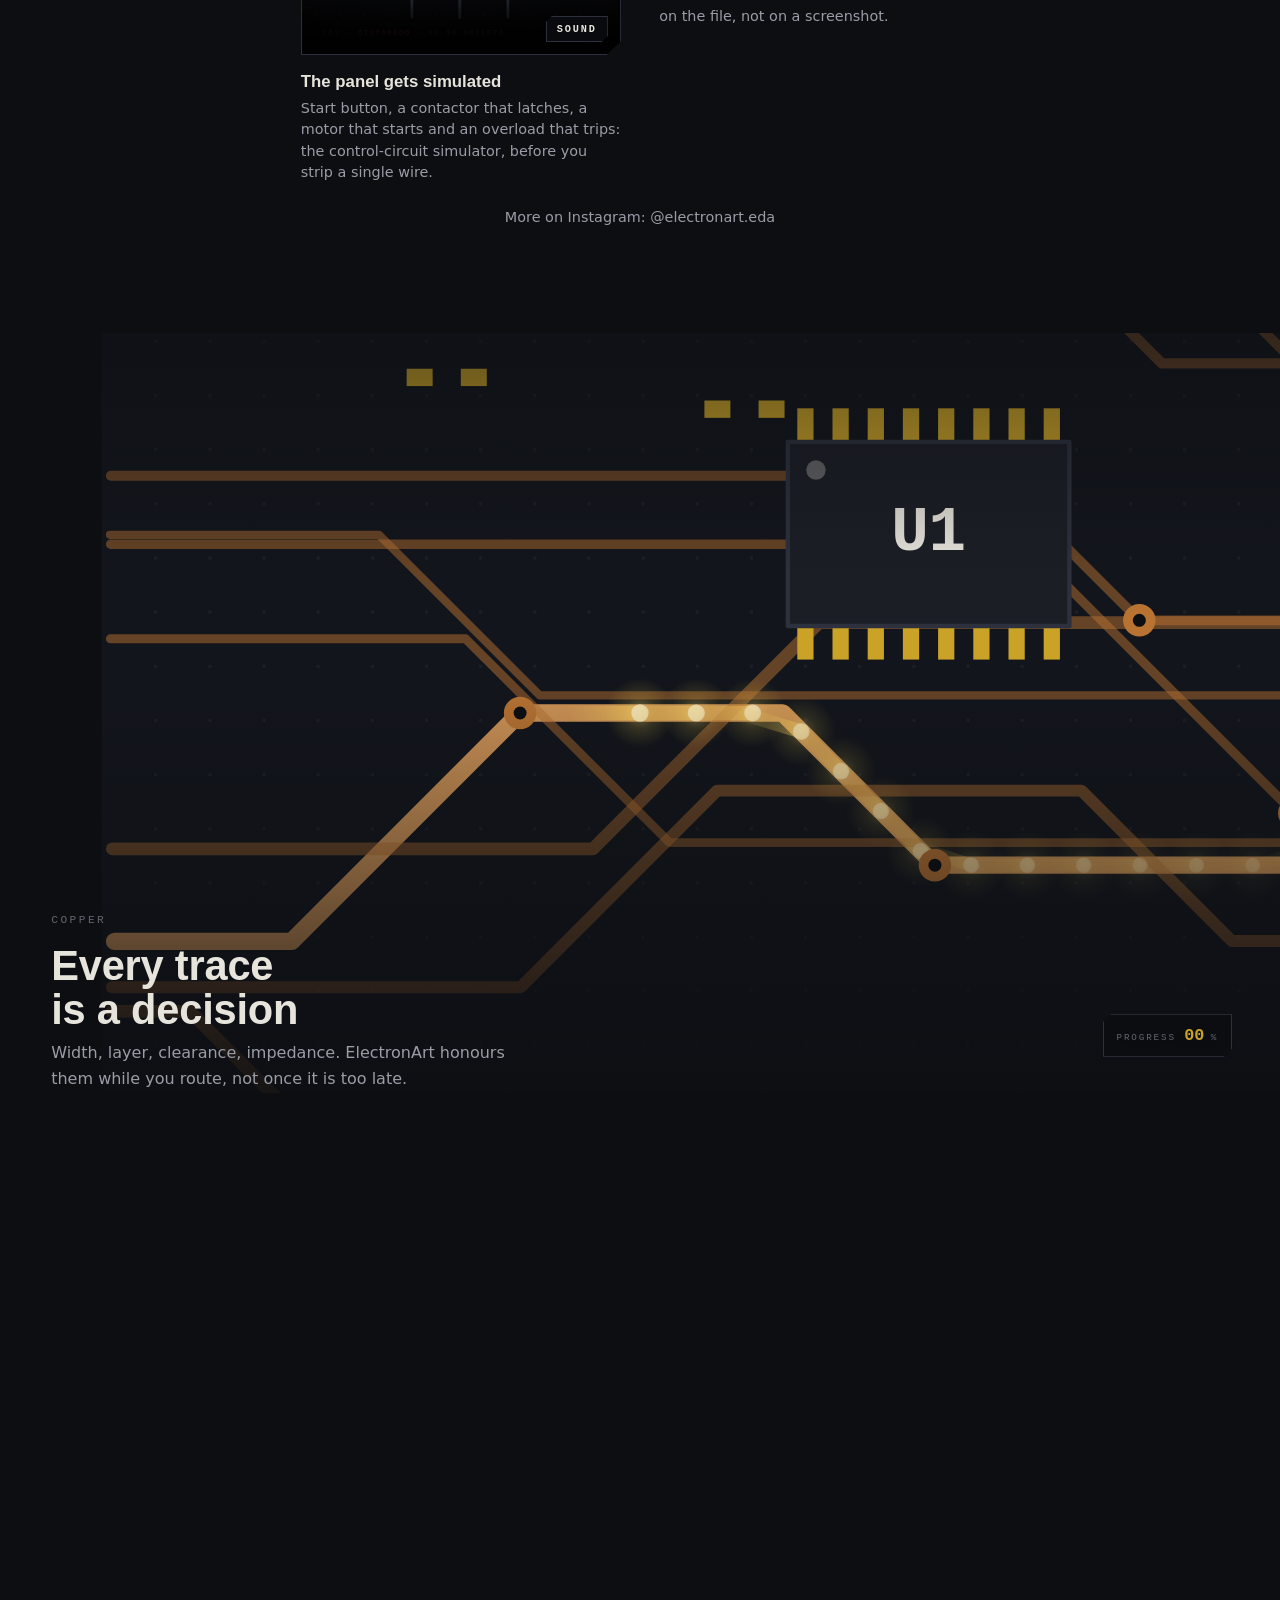
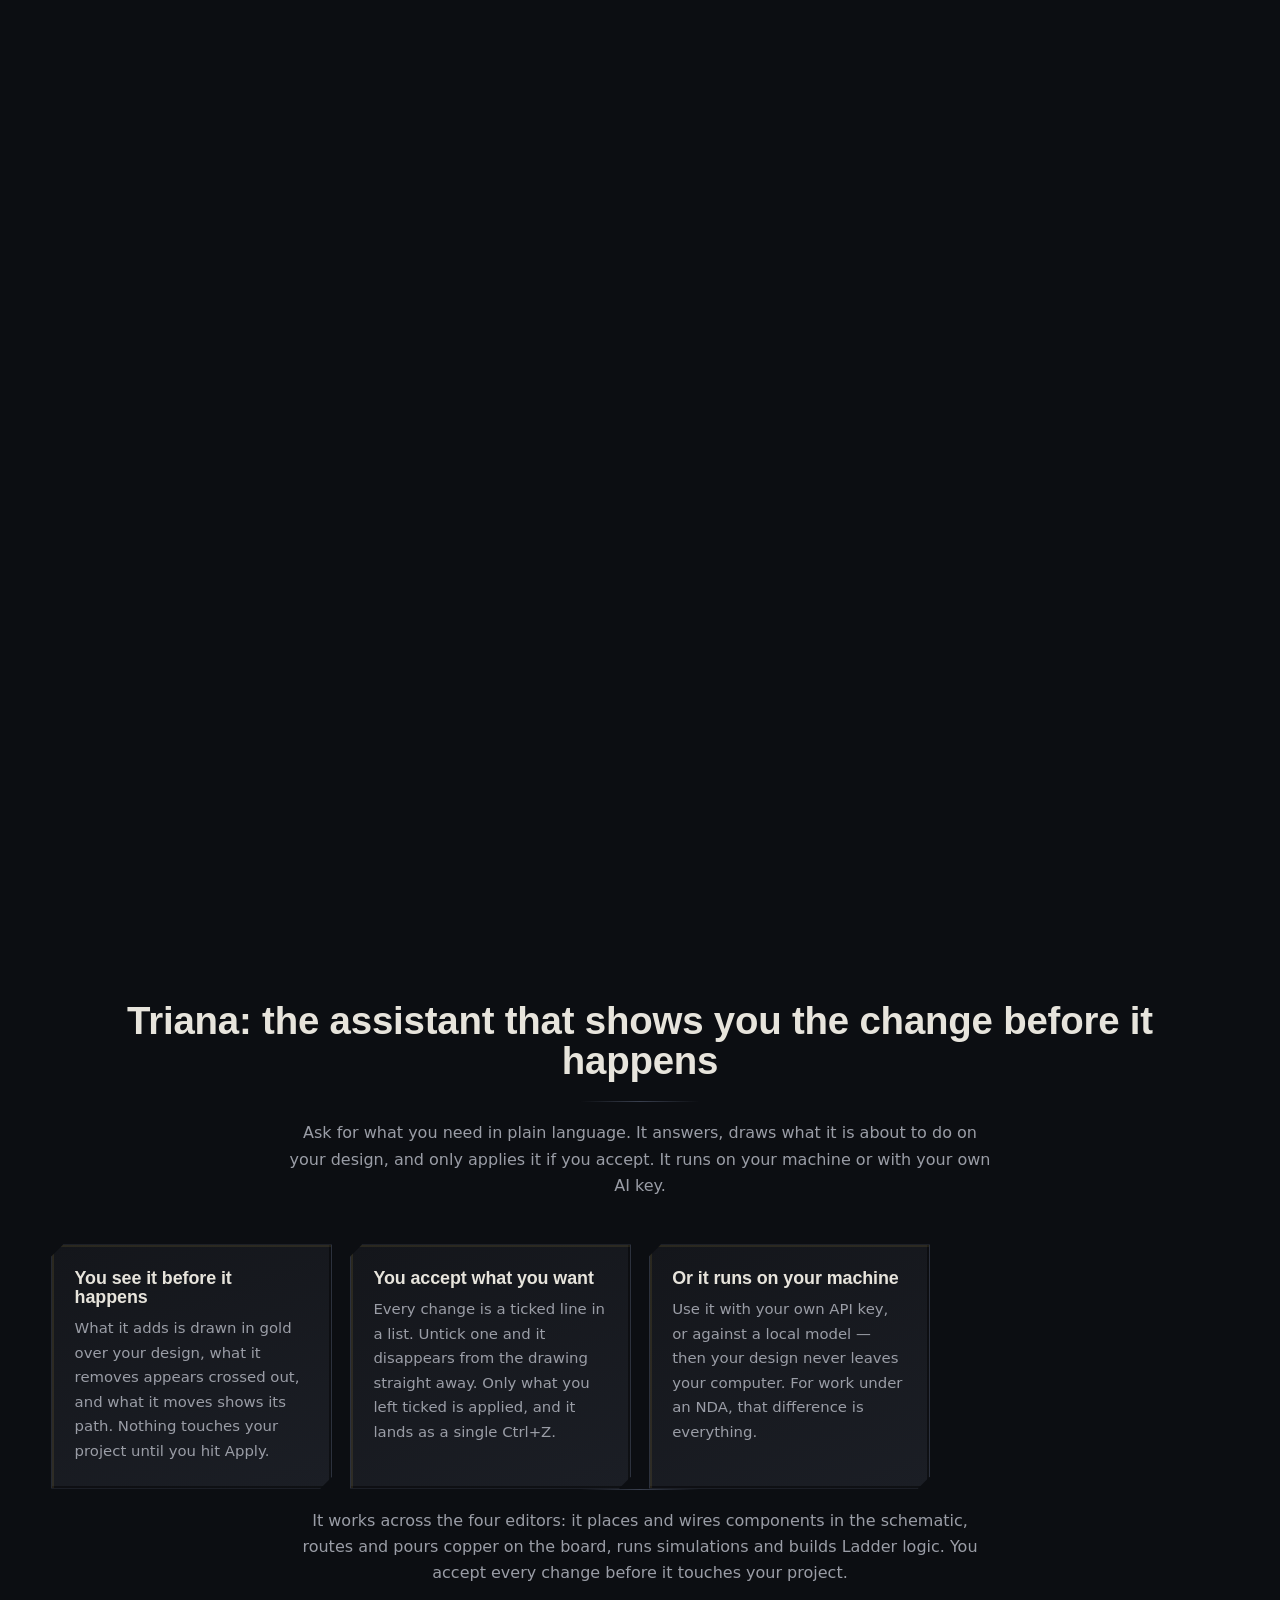
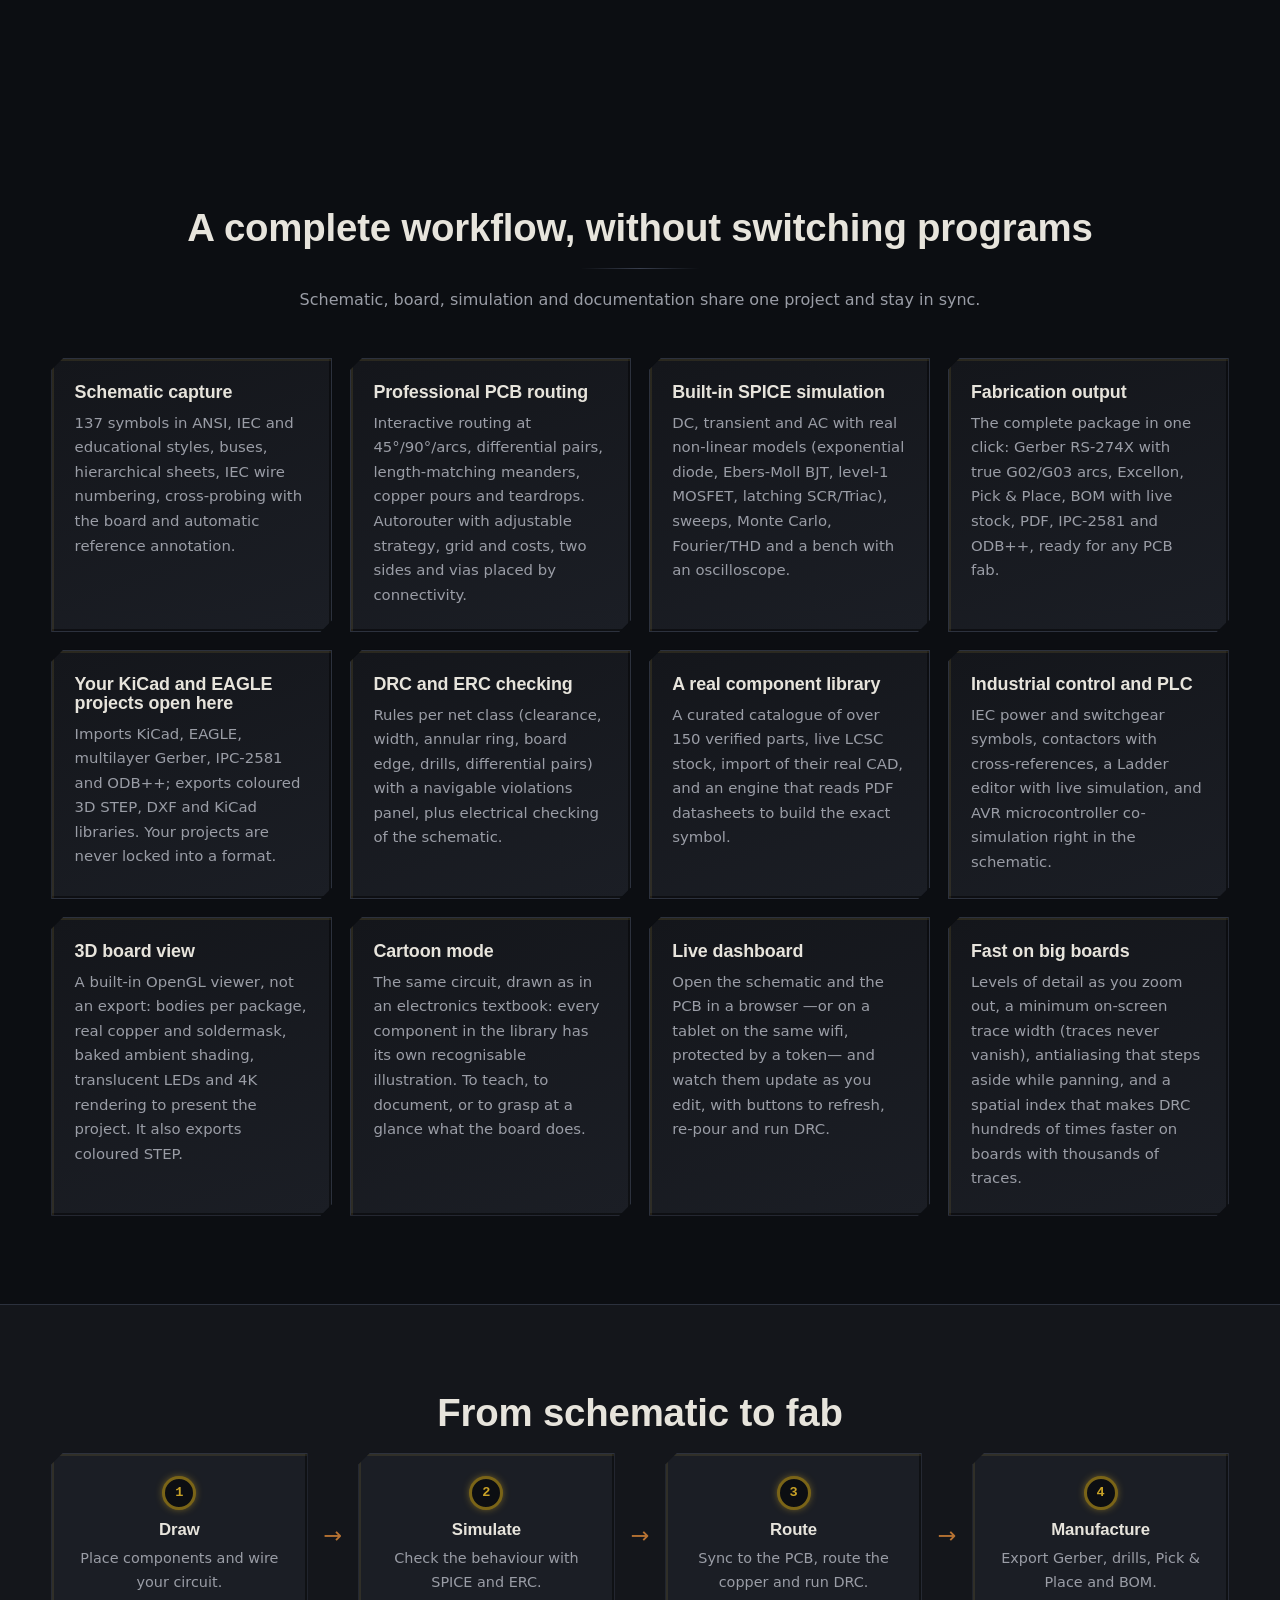
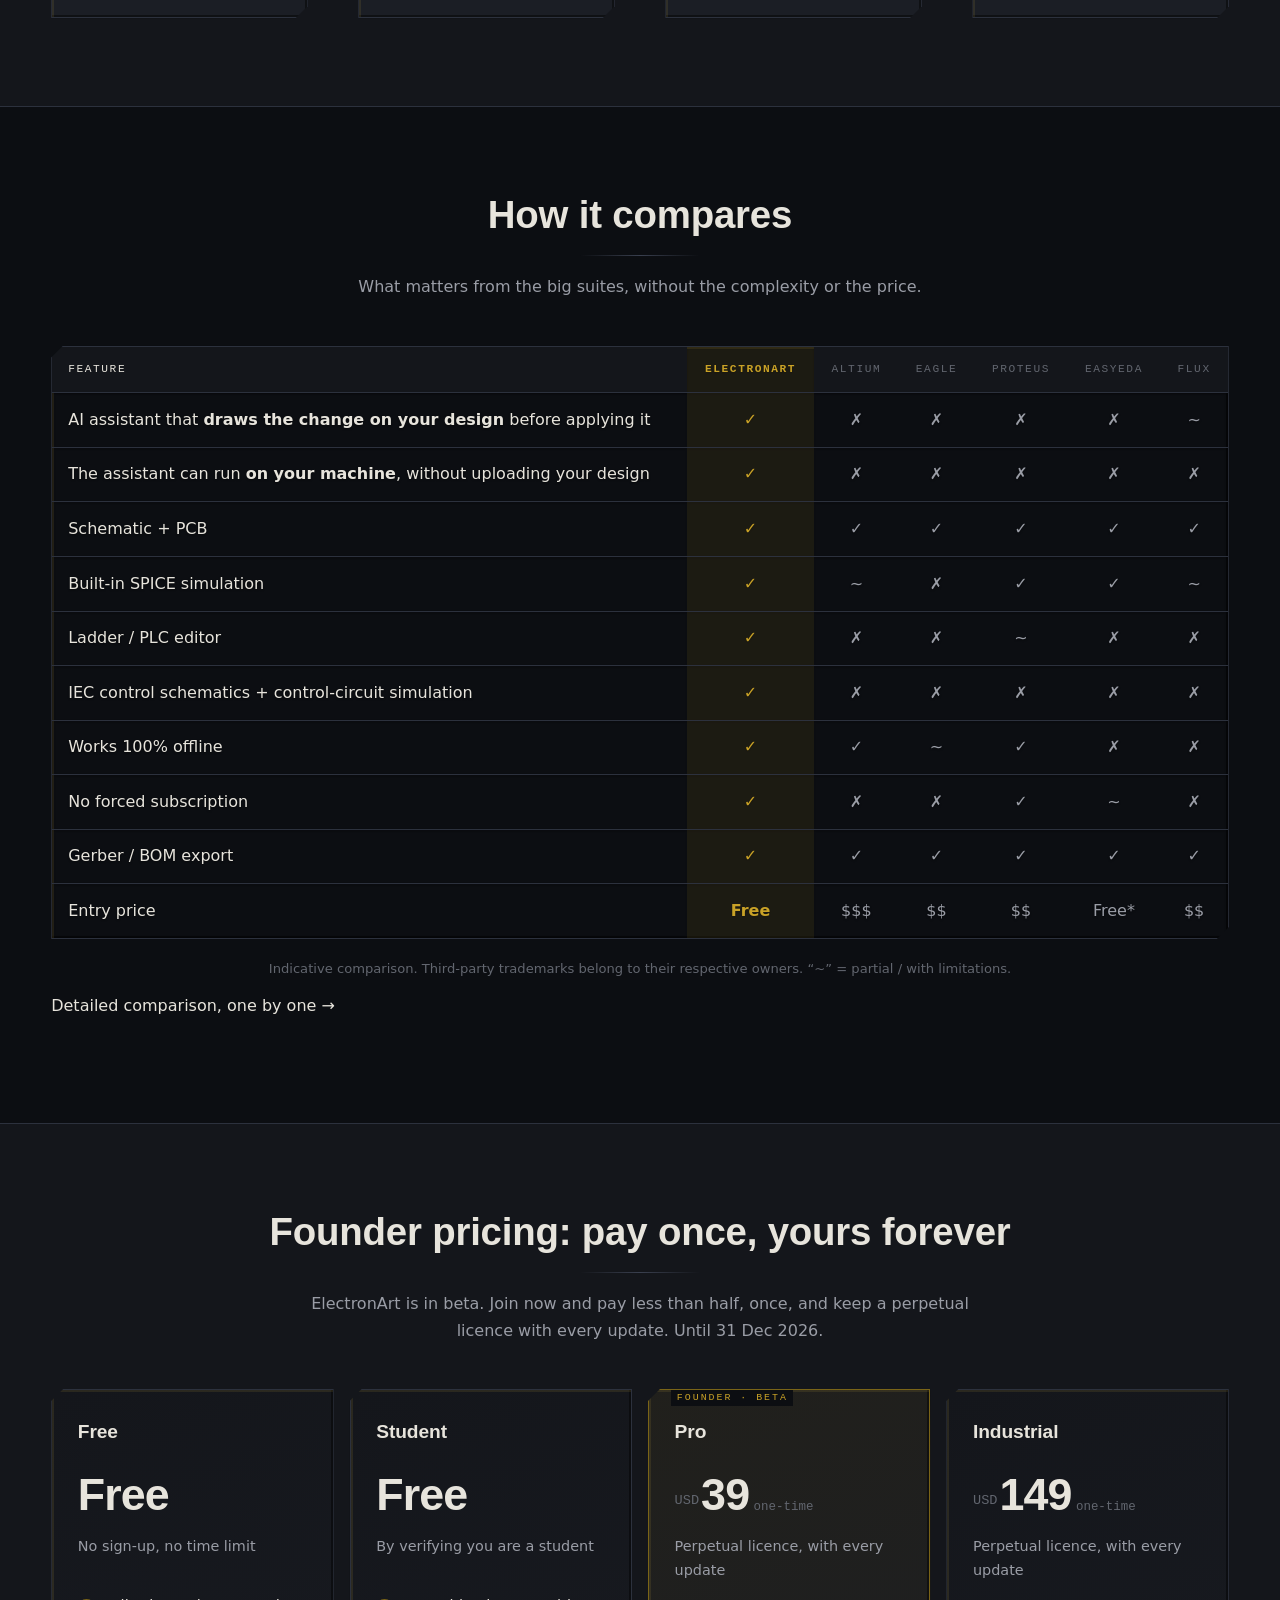
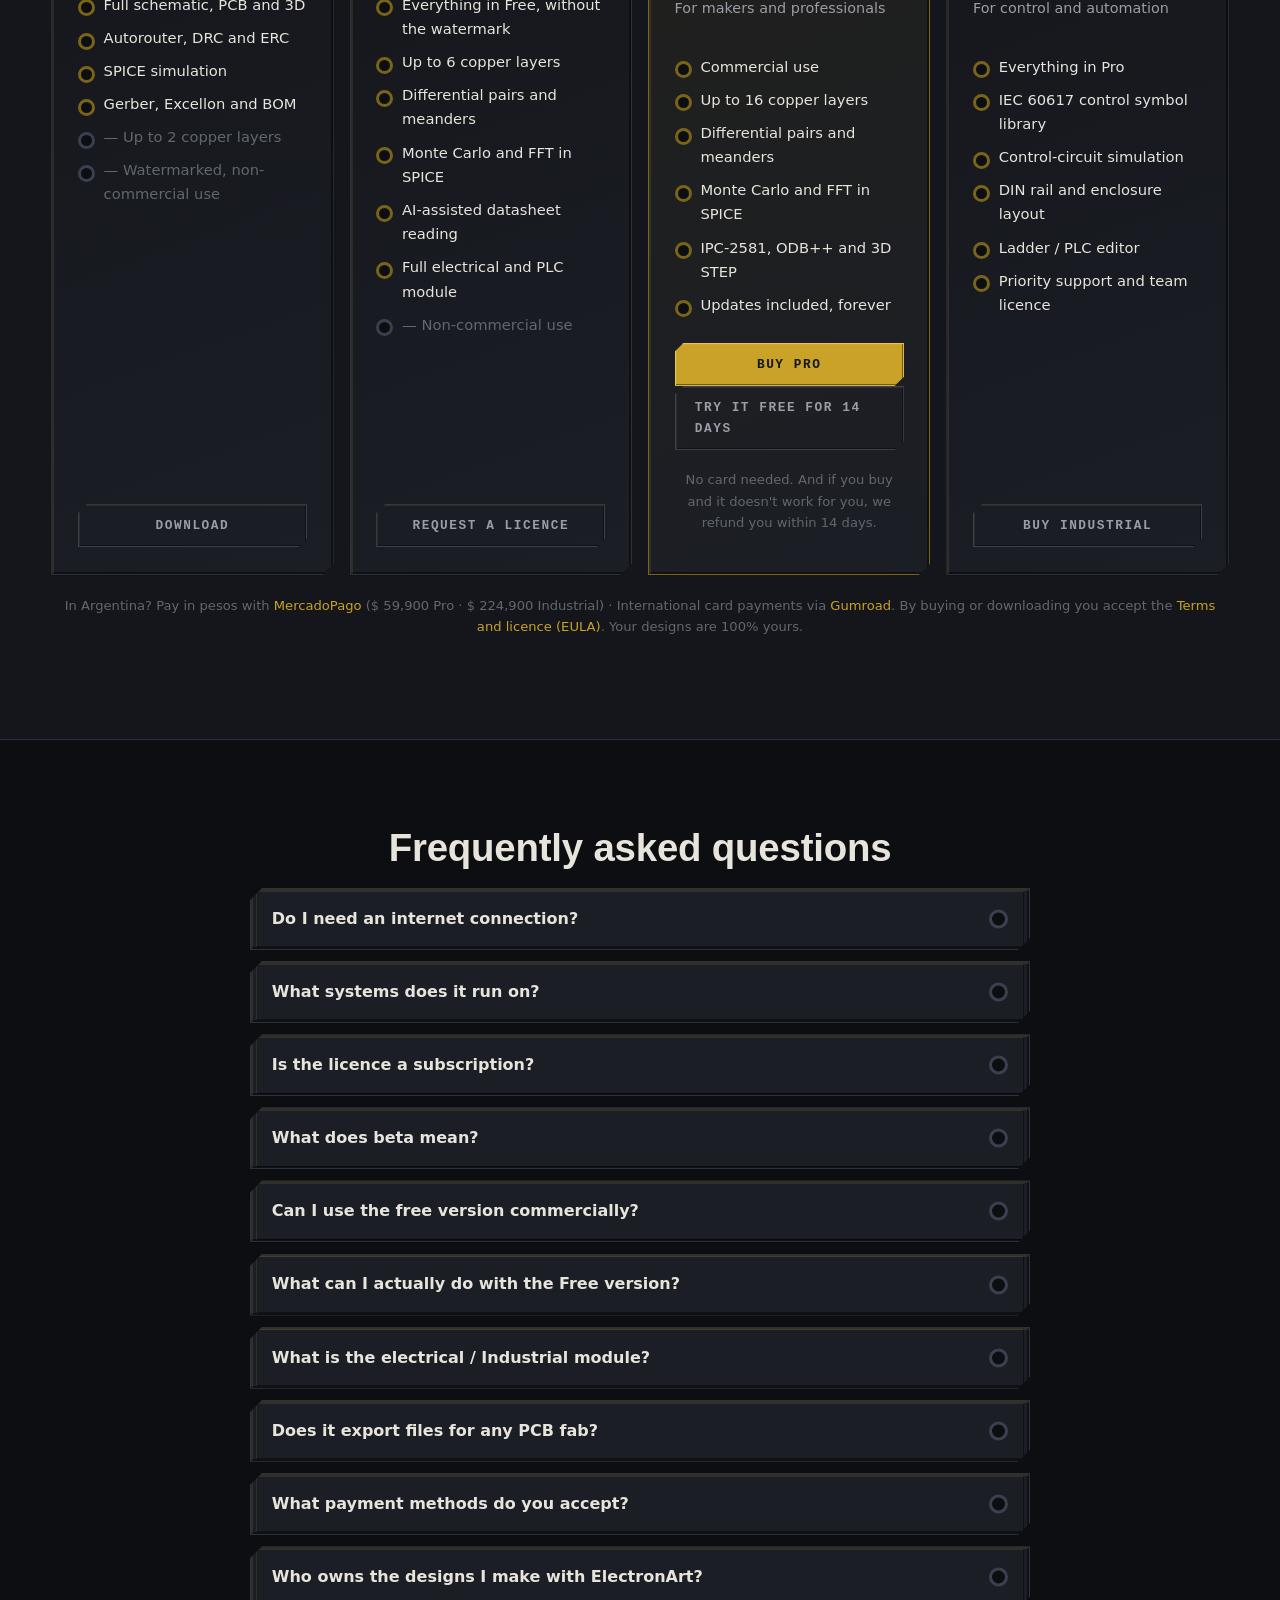
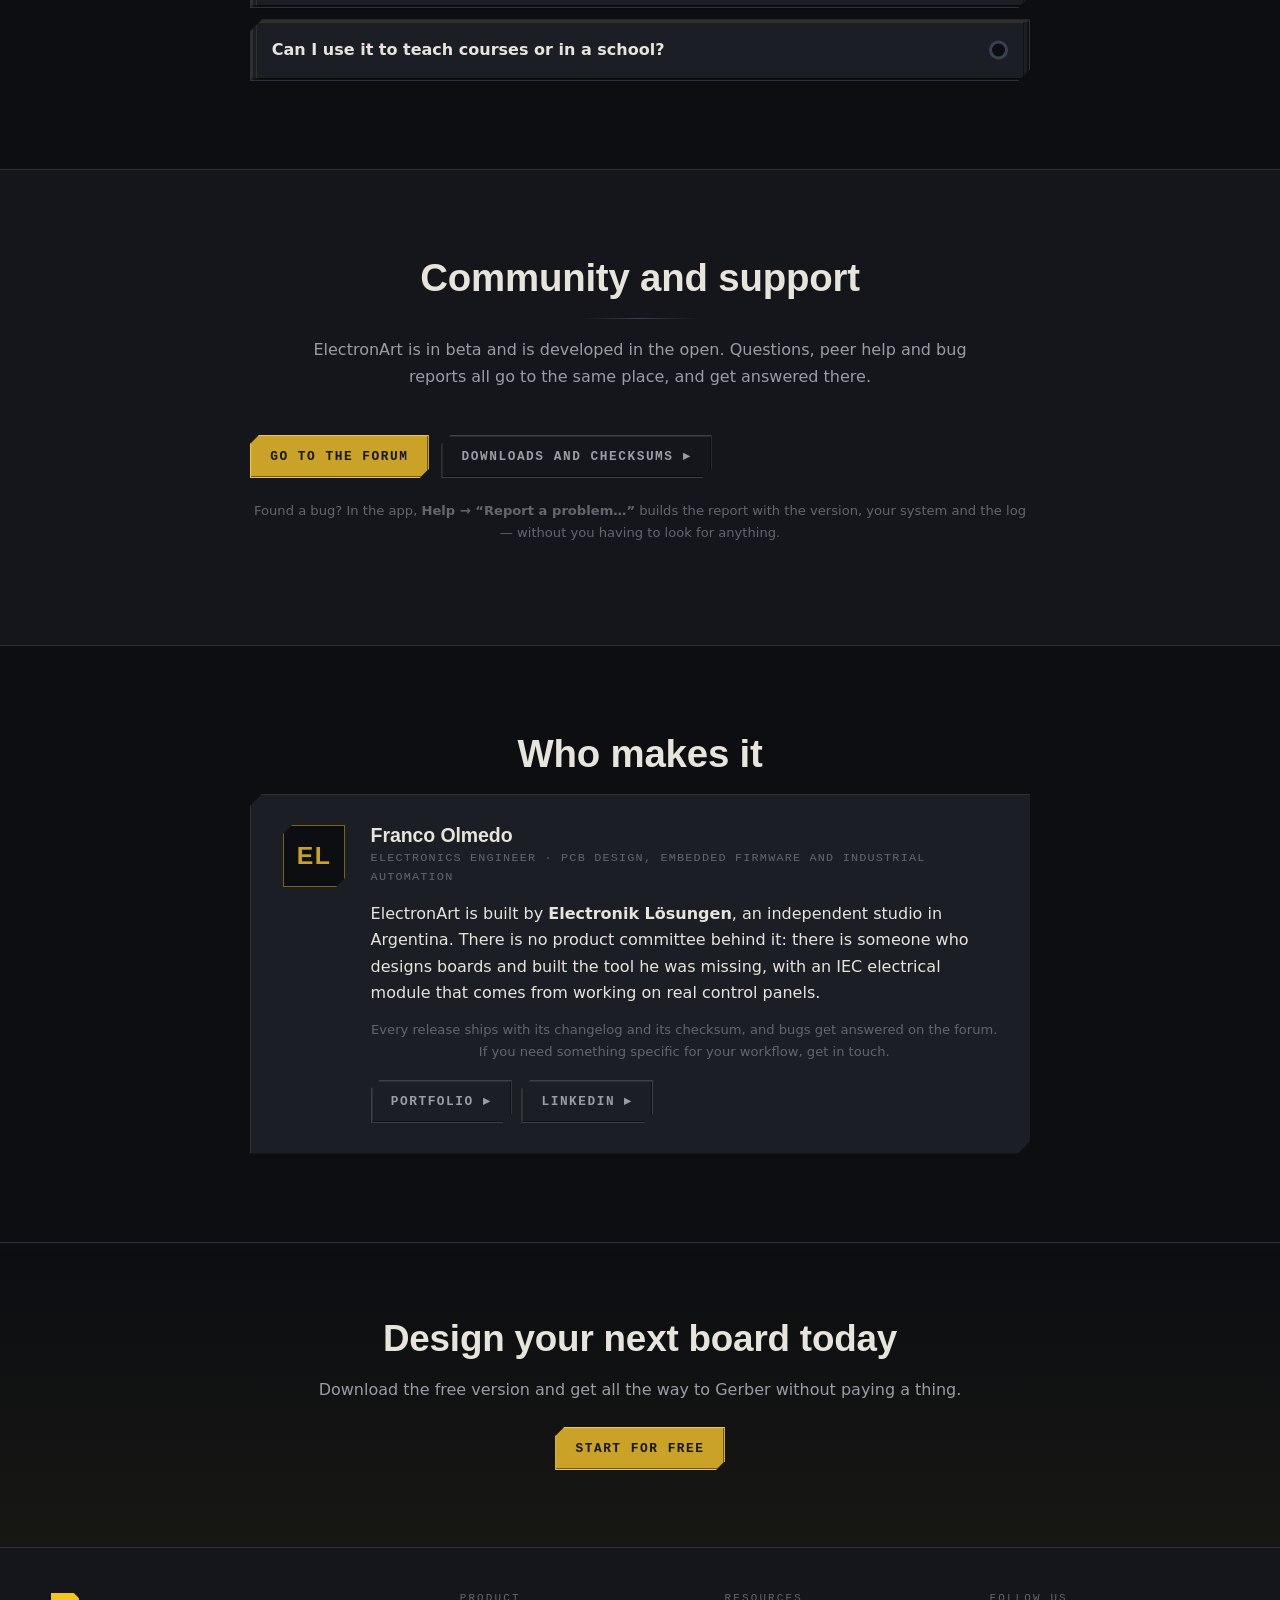
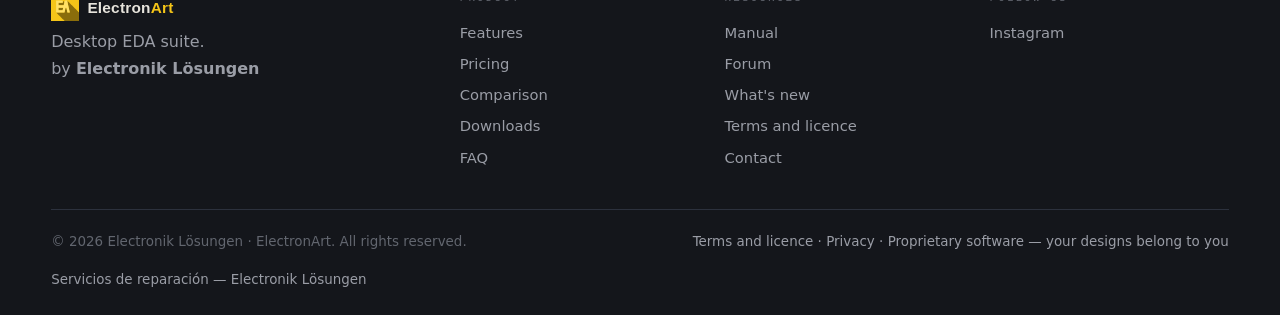
==== commit f1f37e7f: "feat: página de servicios de Electronik Lösungen en /reparacion/ Agrega la página de la empresa para" ====
--- a/index.html
+++ b/index.html
@@ -810,6 +810,7 @@
     <div class="container foot-bottom">
       <span>© <span id="year">2026</span> Electronik Lösungen · ElectronArt. Todos los derechos reservados.</span>
       <span class="muted"><a href="terminos.html">Términos y licencia</a> · <a href="privacidad.html">Privacidad</a> · Software propietario — sus diseños le pertenecen</span>
+      <span class="muted"><a href="reparacion/">Servicios de reparación — Electronik Lösungen</a></span>
     </div>
   </footer>
 
